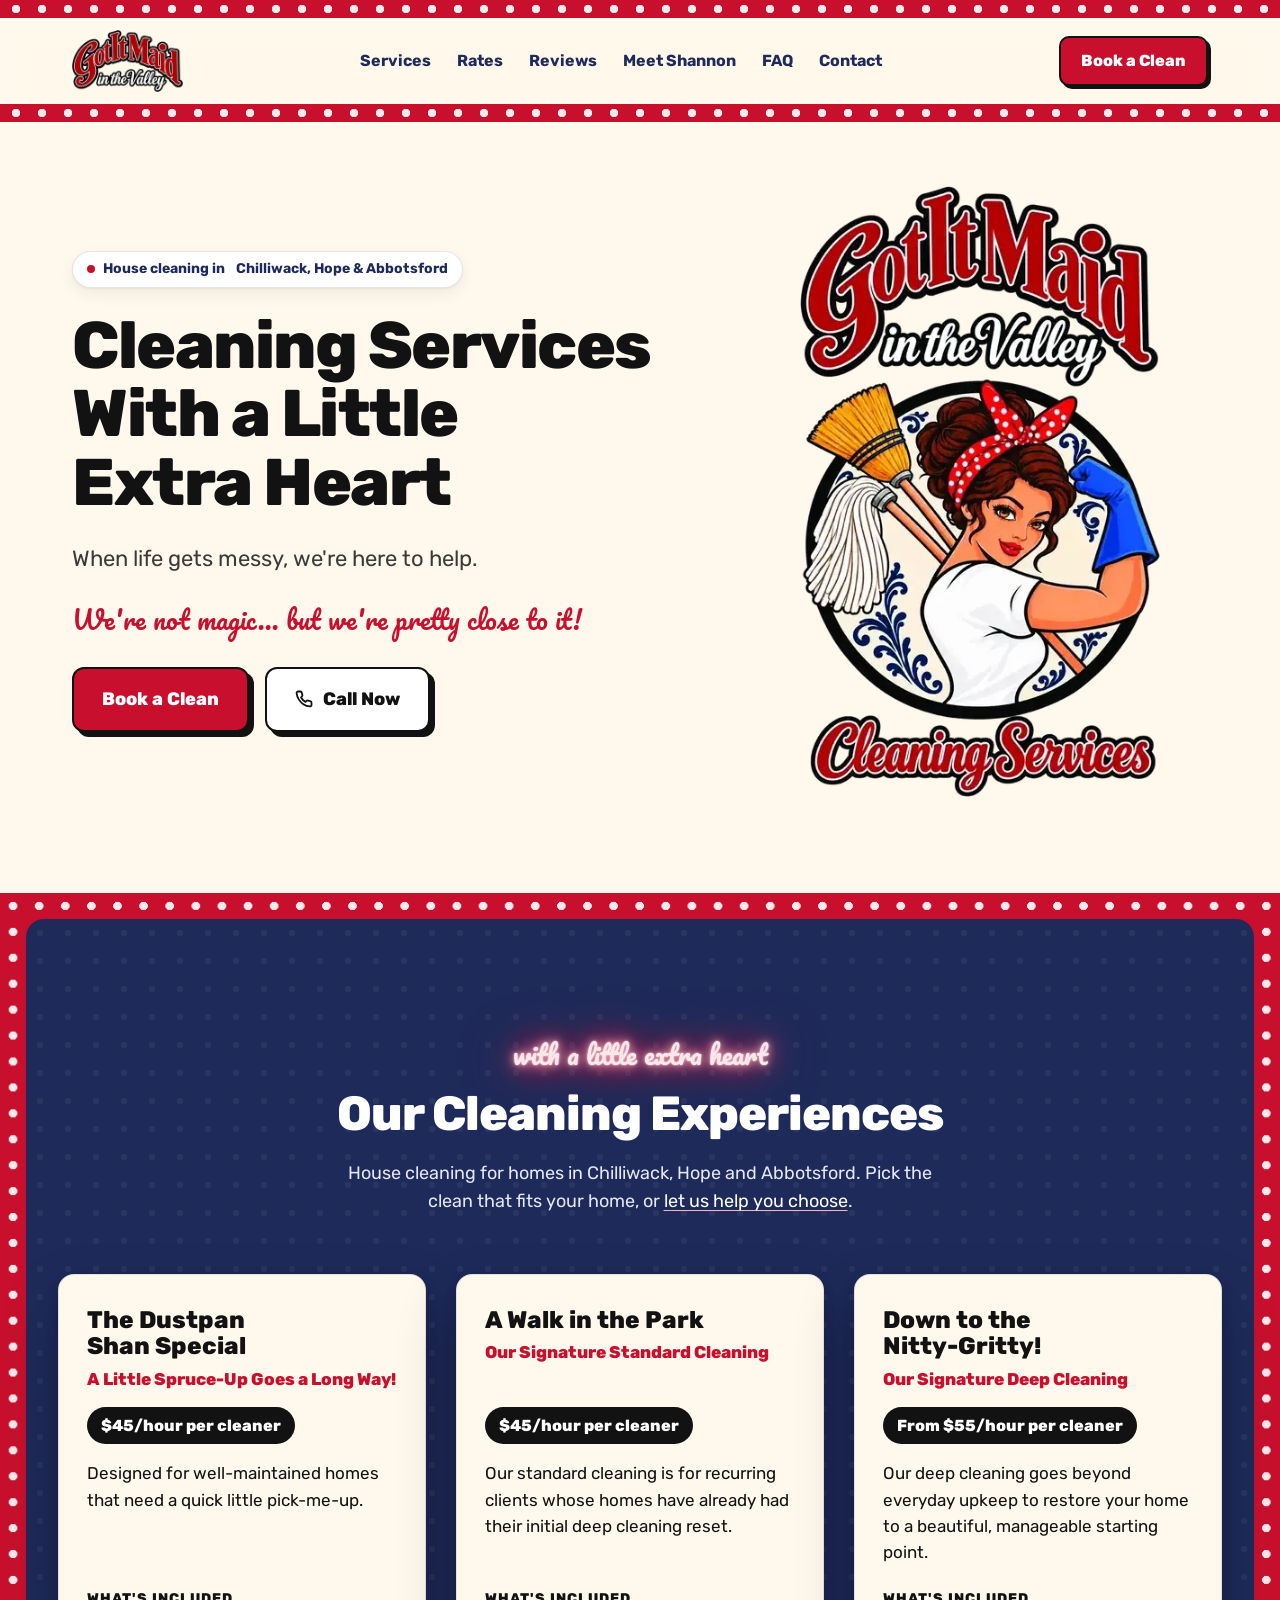
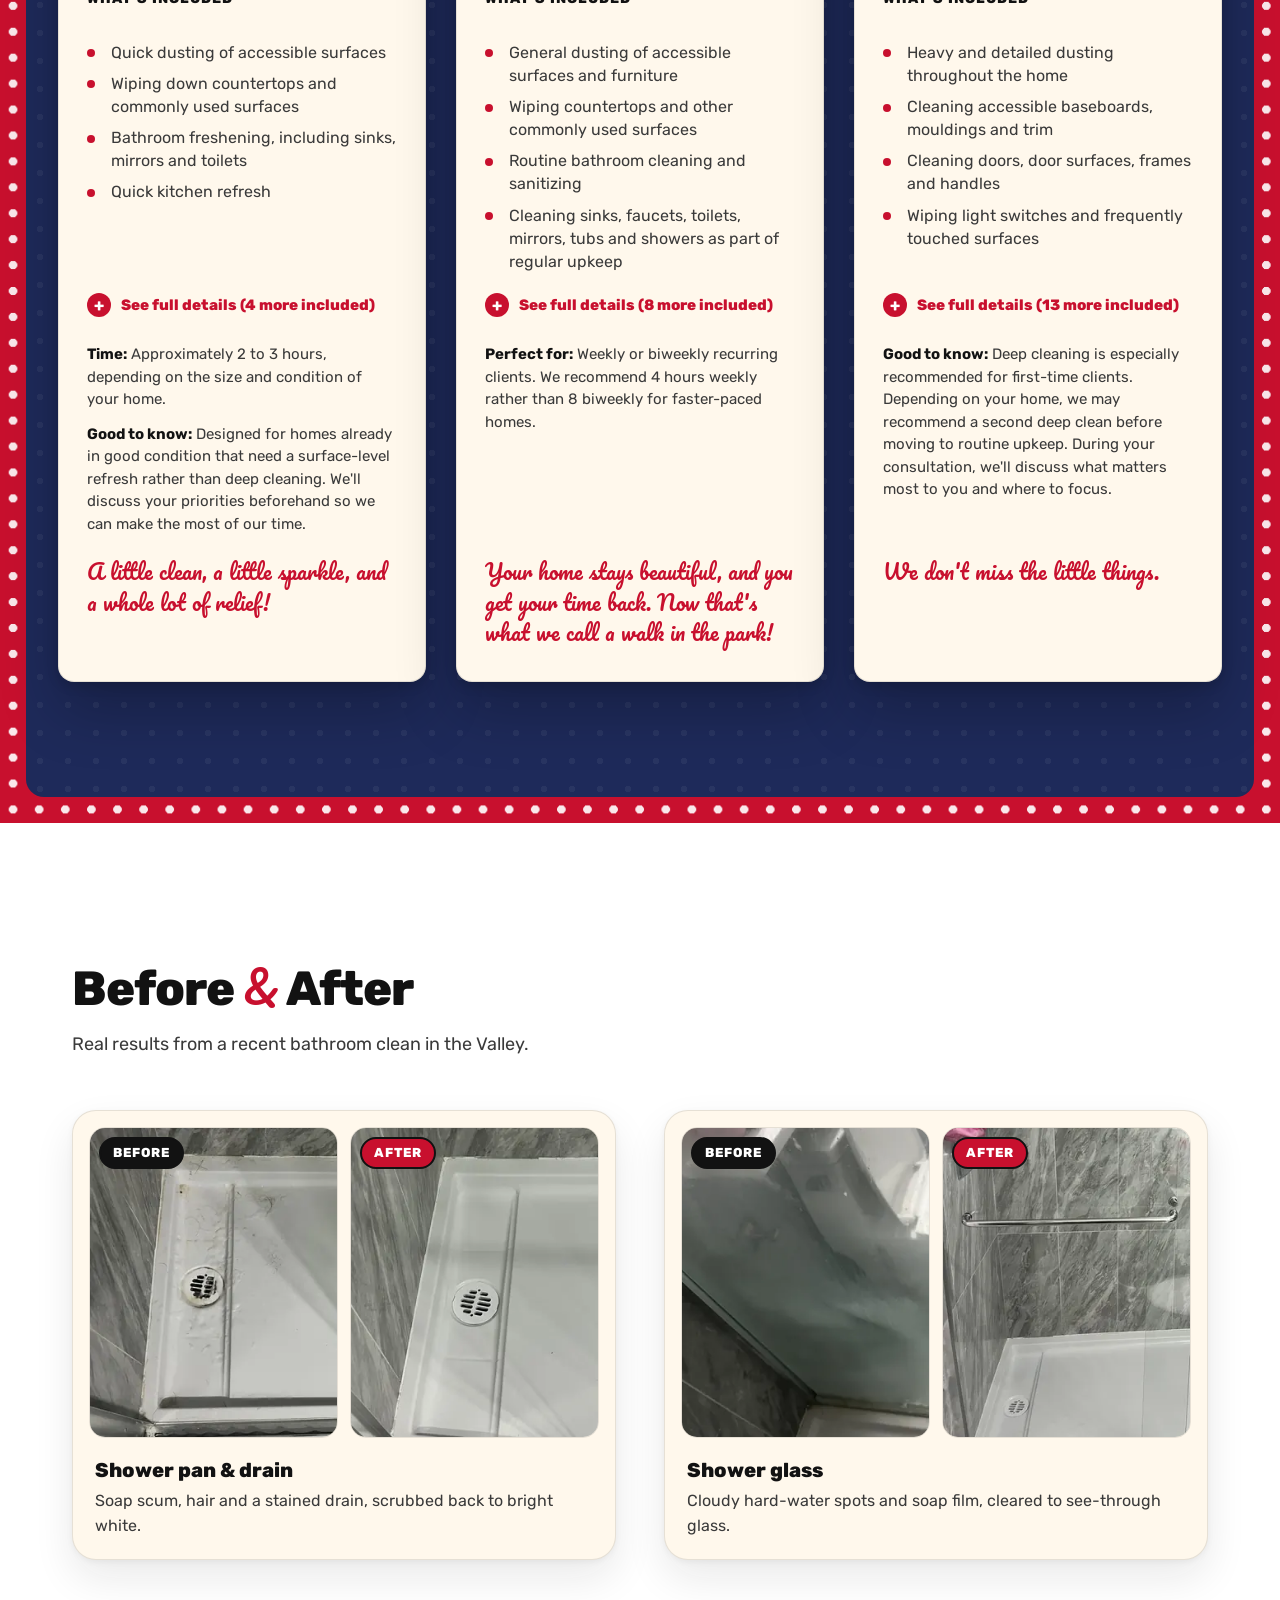
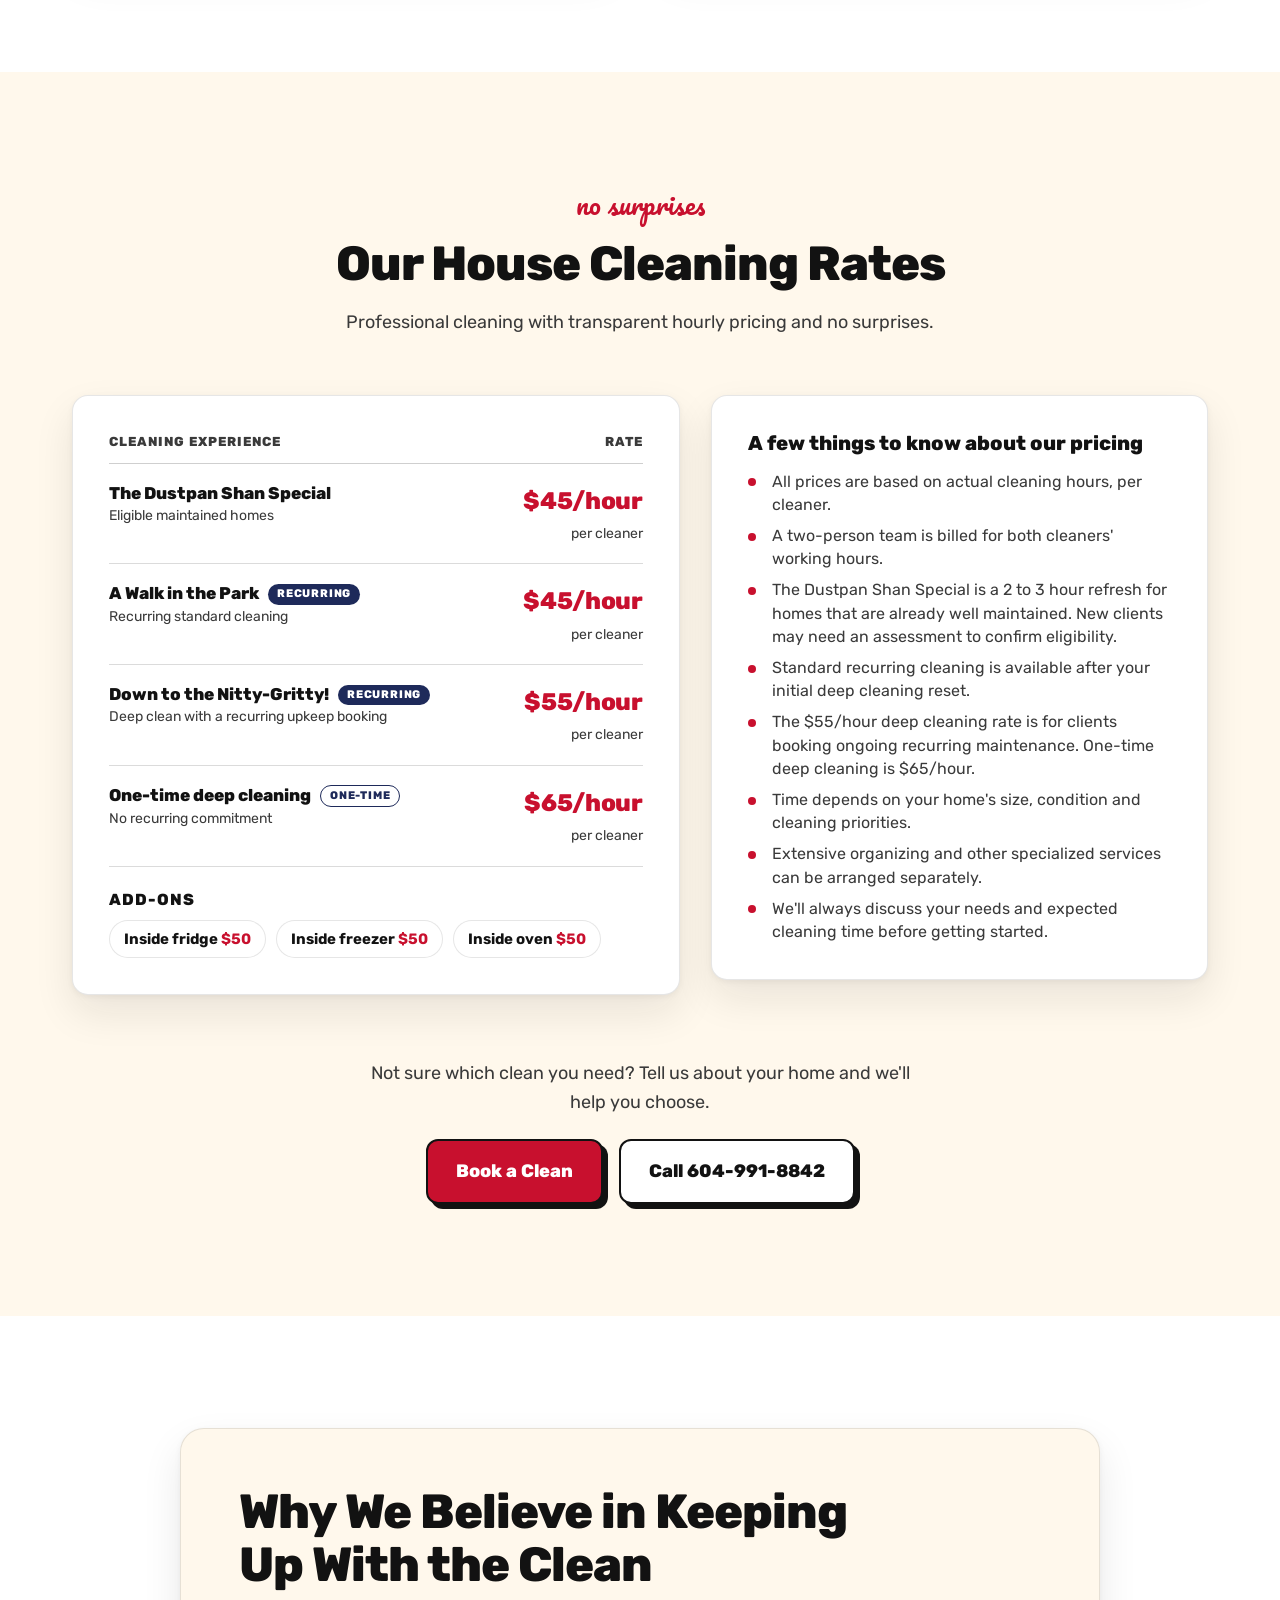
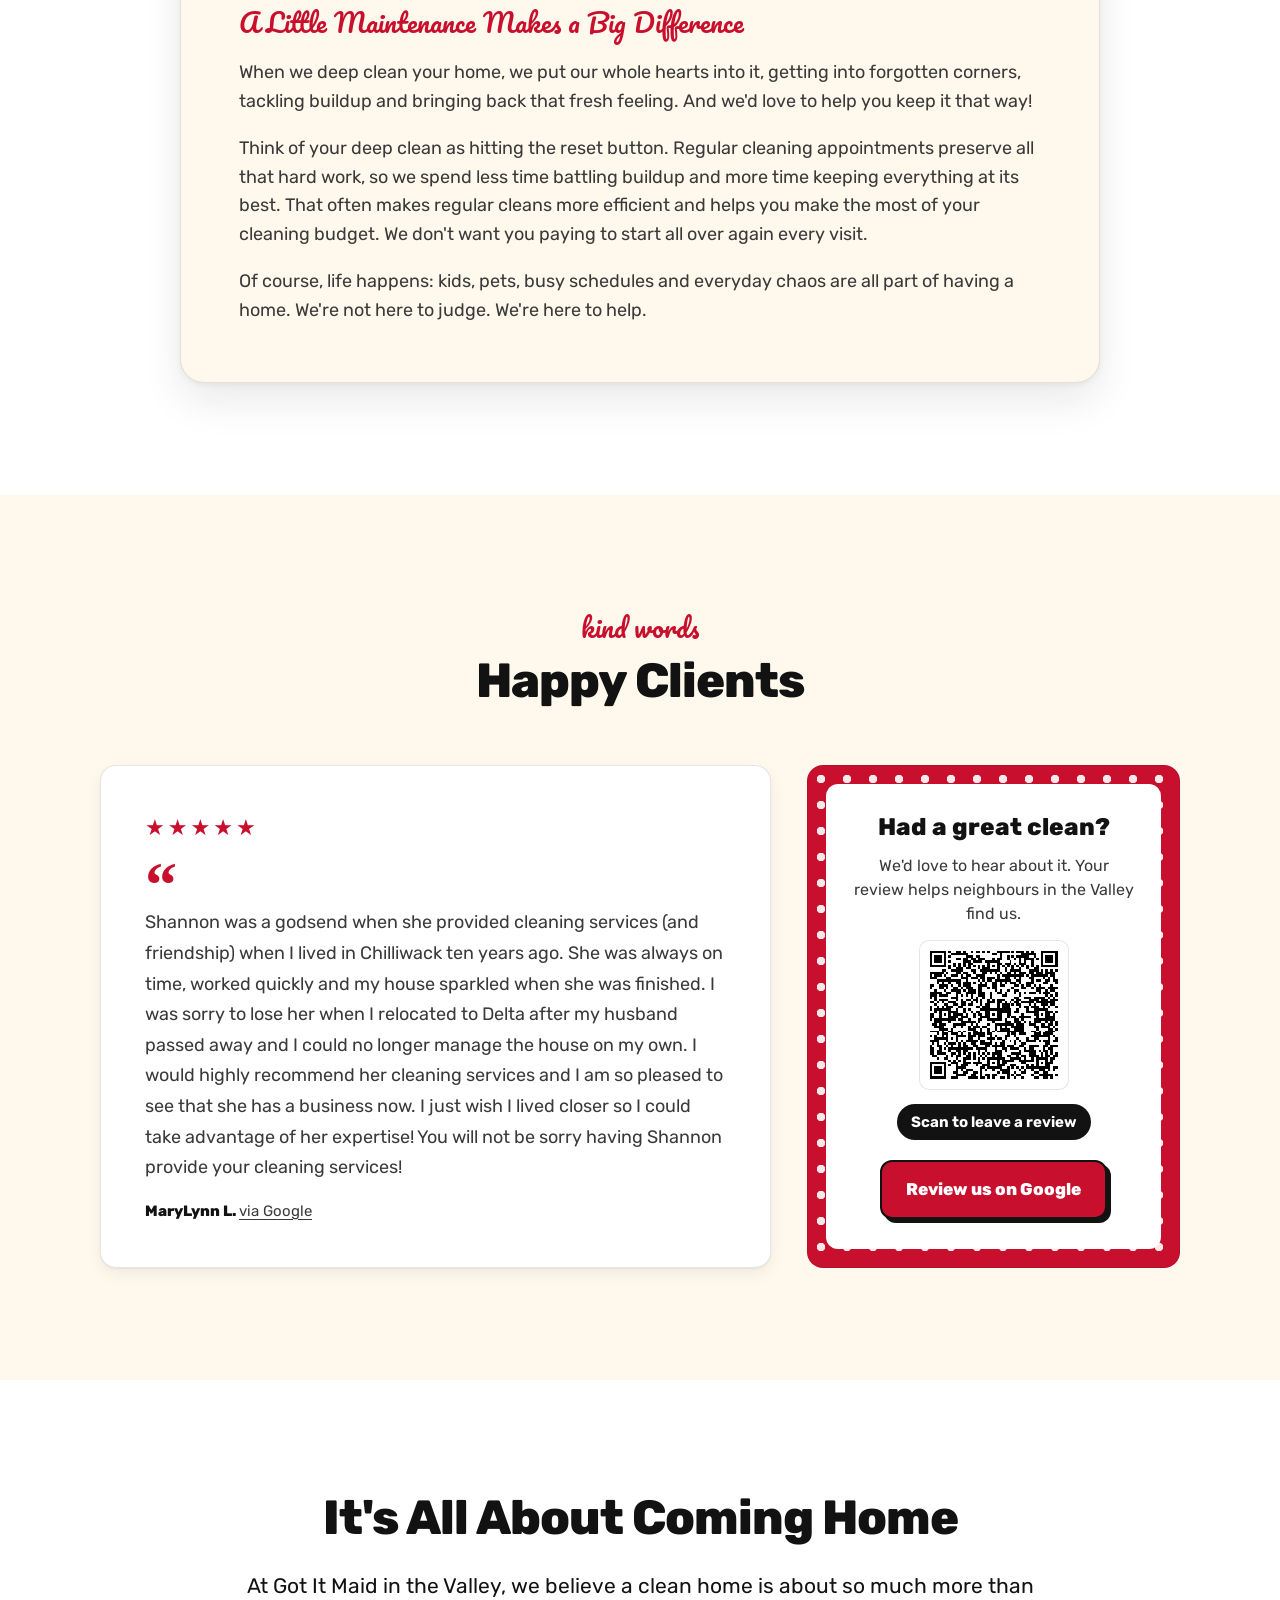
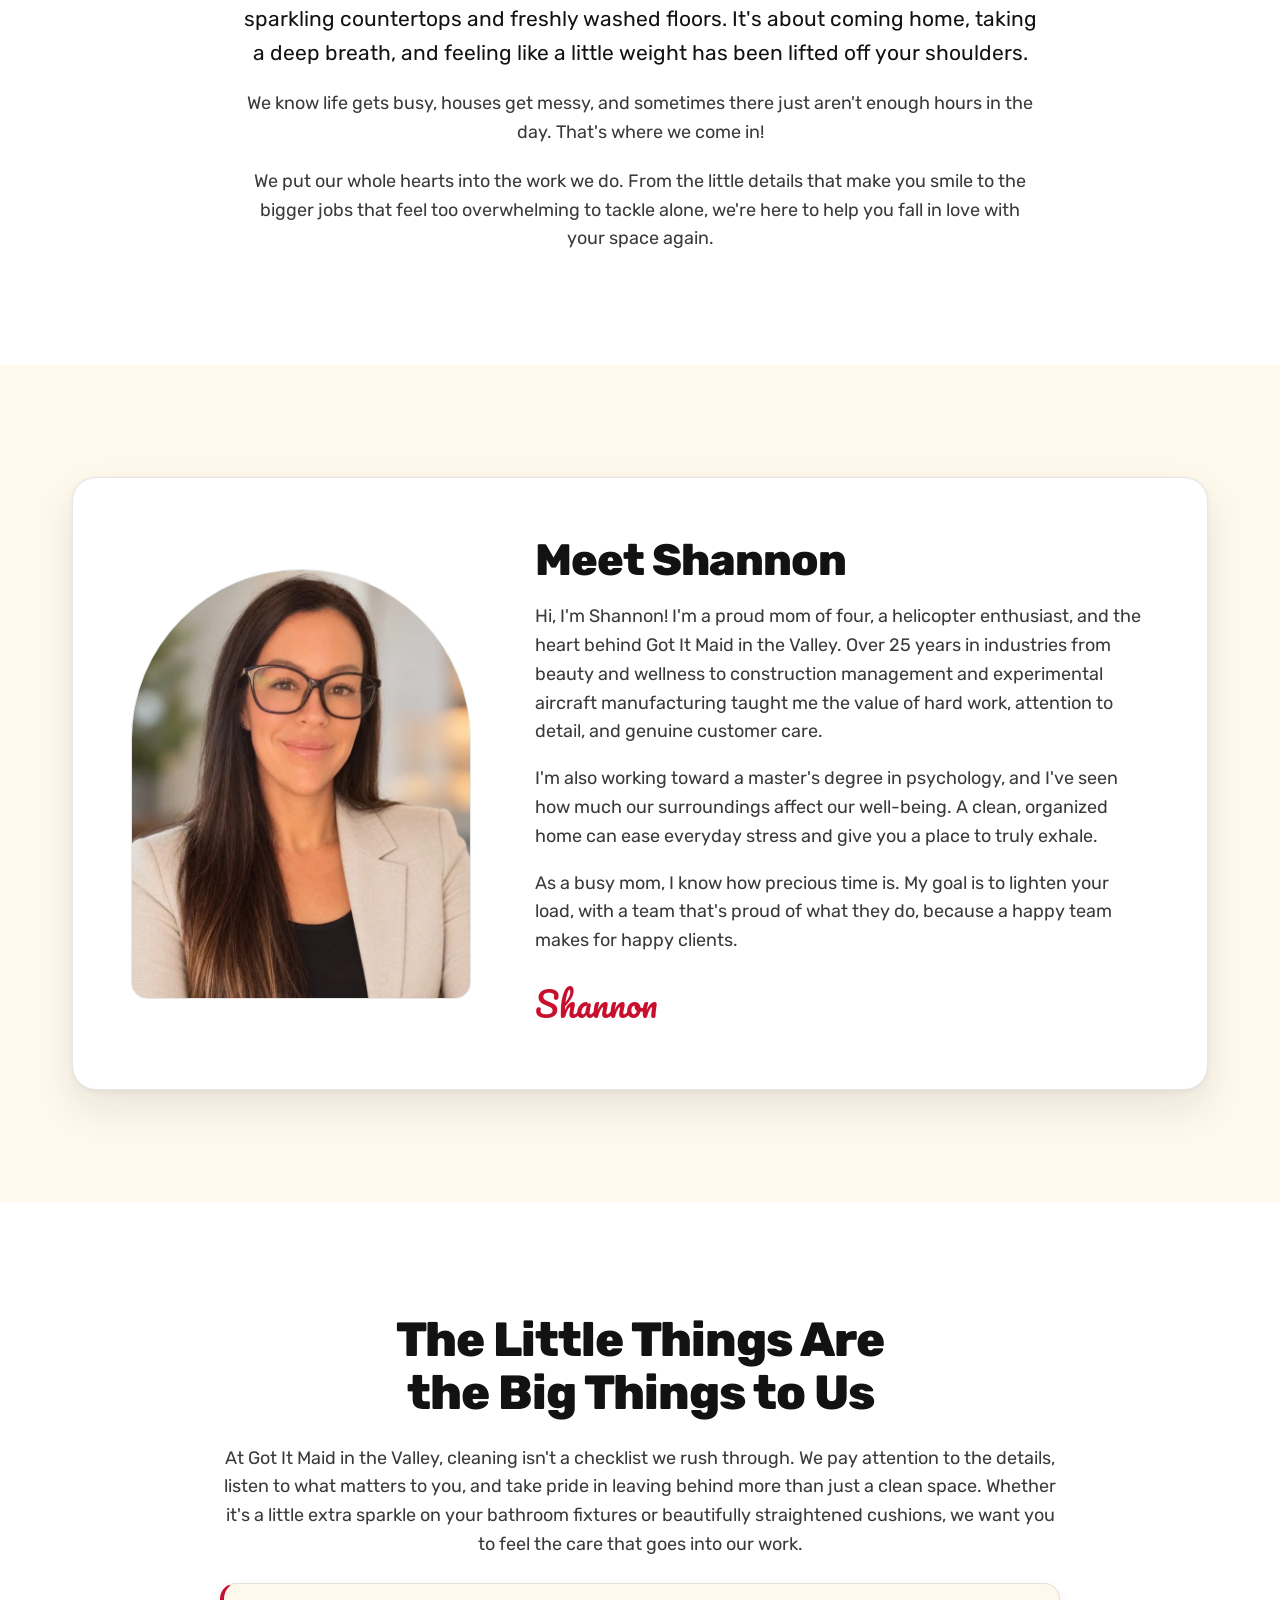
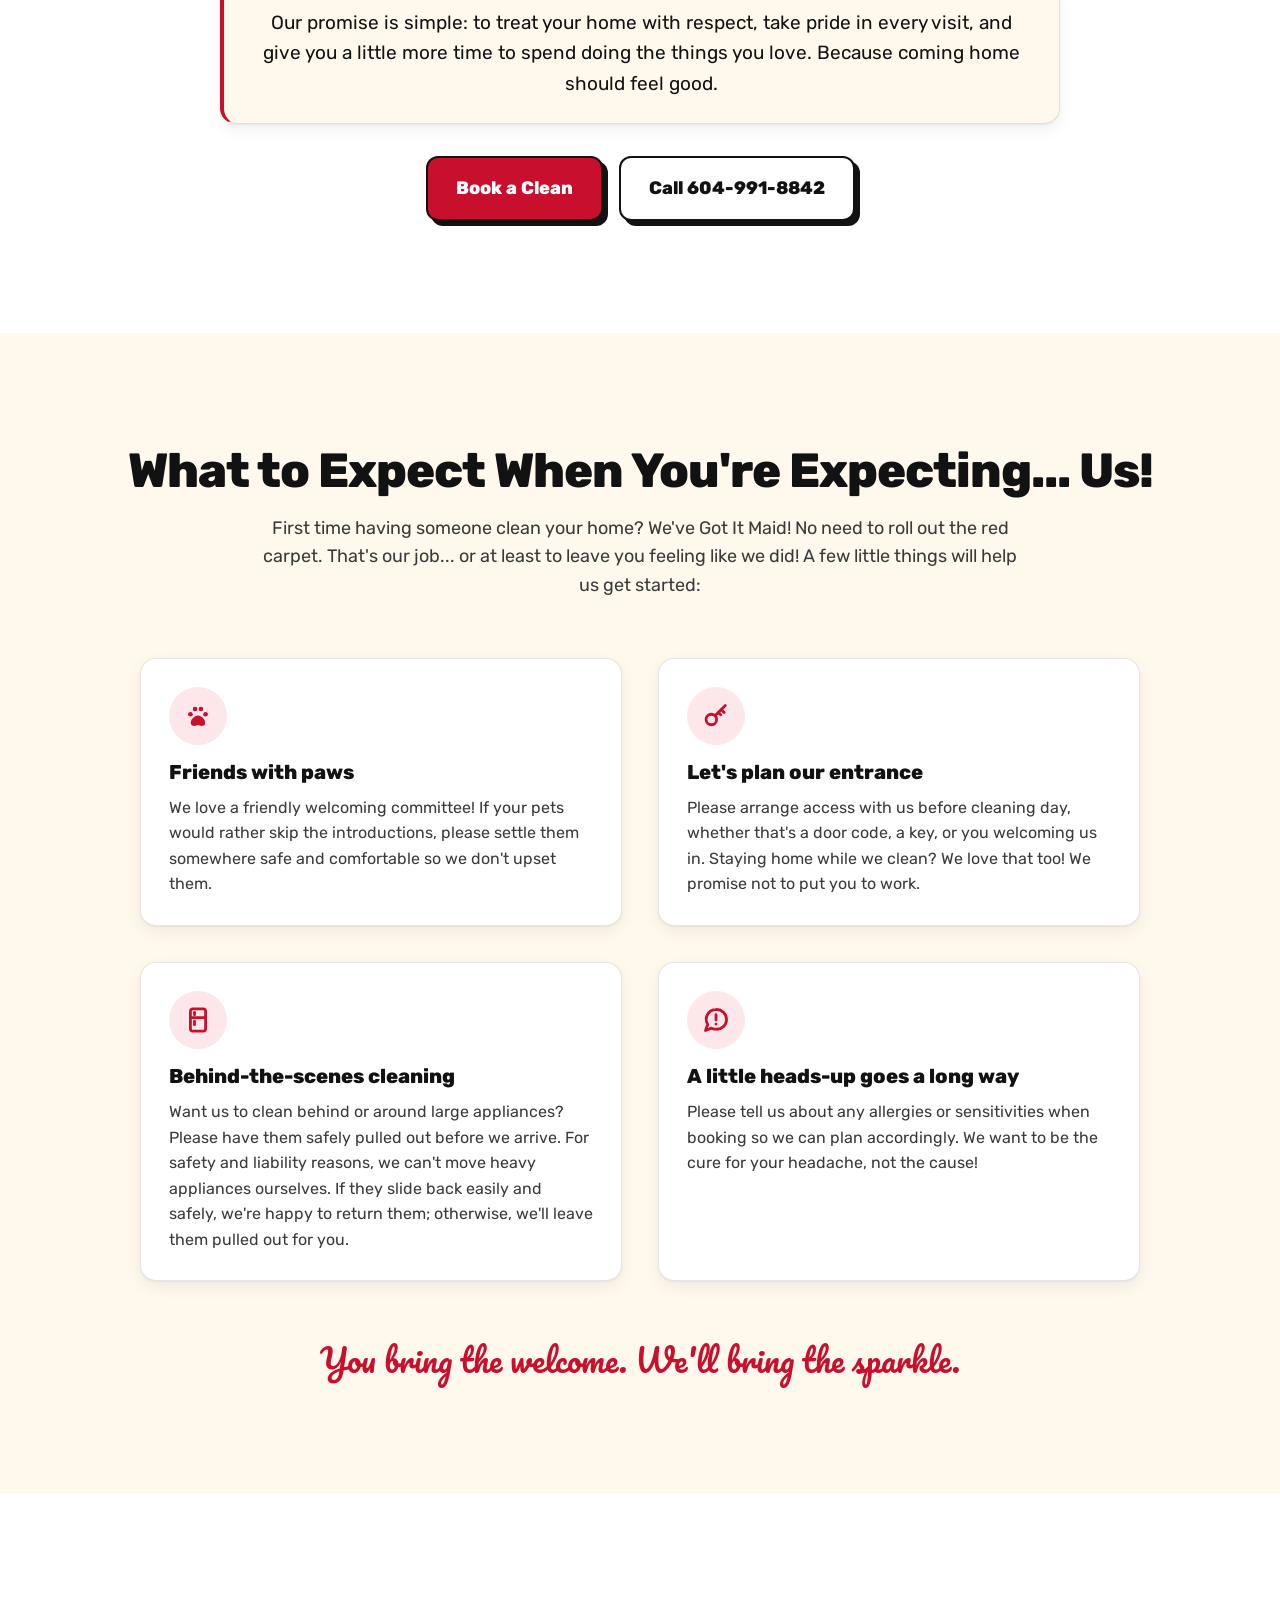
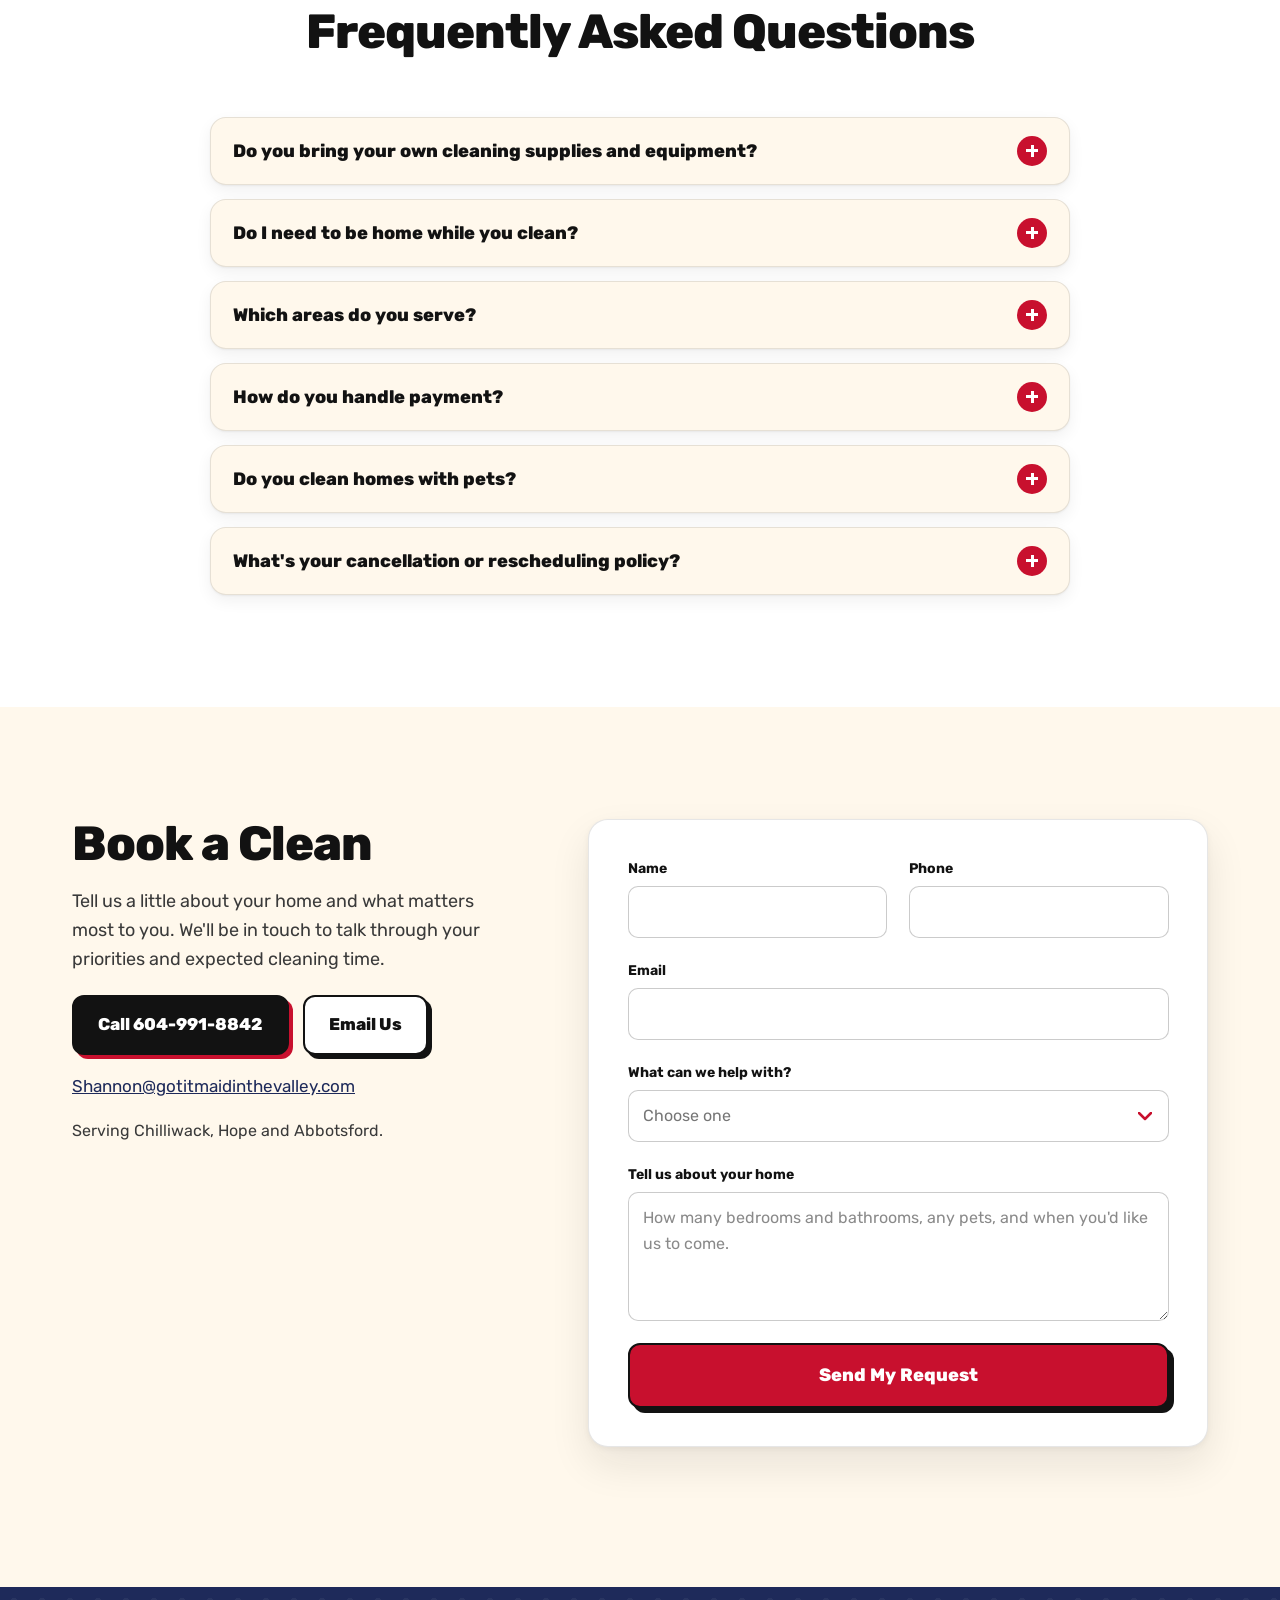
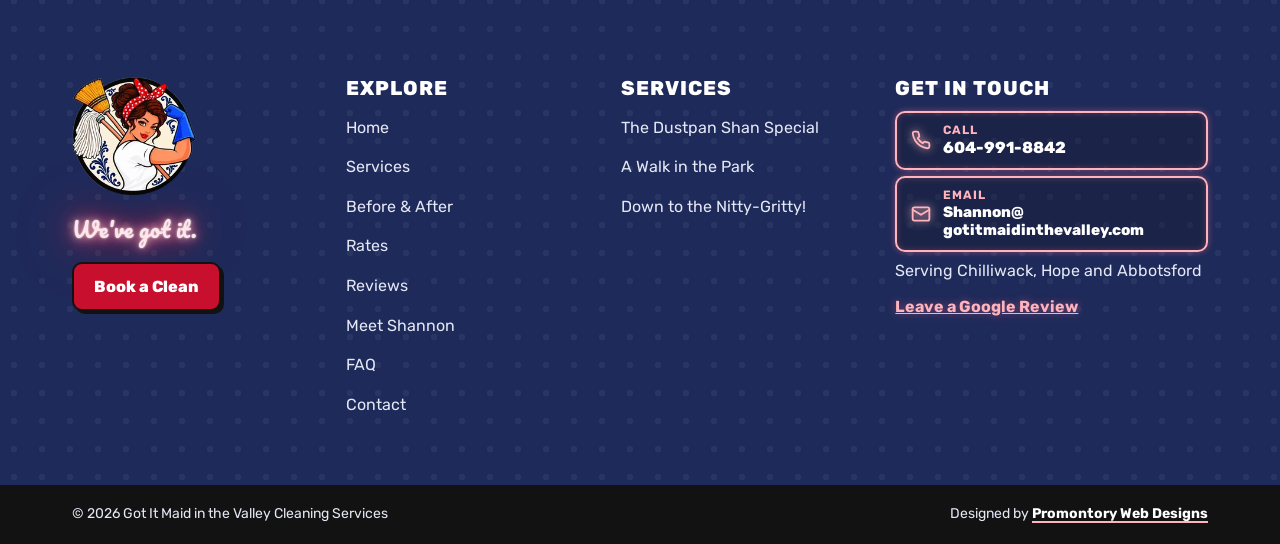
==== index.html @ 50a6c839 "Added more tighter space" ====
<!doctype html>
<html lang="en-CA">
<head>
  <meta charset="utf-8">
  <meta name="viewport" content="width=device-width, initial-scale=1">
  <title>Got It Maid in the Valley | House Cleaning in Chilliwack, Hope &amp; Abbotsford</title>
  <meta name="description" content="House cleaning in Chilliwack, Hope and Abbotsford with a little extra heart. Refresh, standard and deep cleaning with transparent hourly rates from $45/hour per cleaner.">
  <link rel="canonical" href="https://www.gotitmaidinthevalley.com/">

  <meta property="og:type" content="website">
  <meta property="og:title" content="Got It Maid in the Valley Cleaning Services">
  <meta property="og:description" content="Cleaning services with a little extra heart. House cleaning in Chilliwack, Hope and Abbotsford.">
  <meta property="og:image" content="https://www.gotitmaidinthevalley.com/assets/images/og-image.webp">
  <meta property="og:image:type" content="image/webp">
  <meta property="og:image:width" content="1200">
  <meta property="og:image:height" content="630">
  <meta property="og:url" content="https://www.gotitmaidinthevalley.com/">

  <link rel="icon" type="image/webp" sizes="32x32" href="assets/images/favicon-32.webp">
  <link rel="apple-touch-icon" href="assets/images/apple-touch-icon.webp" type="image/webp">
  <meta name="theme-color" content="#C8102E">

  <link rel="preload" href="assets/fonts/rubik-latin.woff2" as="font" type="font/woff2" crossorigin>
  <link rel="preload" href="assets/fonts/pacifico-latin.woff2" as="font" type="font/woff2" crossorigin>
  <link rel="stylesheet" href="css/styles.css">
  <script>document.documentElement.classList.add('js');</script>

  <script type="application/ld+json">
  {
    "@context": "https://schema.org",
    "@type": "HouseCleaningService",
    "name": "Got It Maid in the Valley Cleaning Services",
    "slogan": "Cleaning Services With a Little Extra Heart",
    "image": "https://www.gotitmaidinthevalley.com/assets/images/logo-stacked.webp",
    "url": "https://www.gotitmaidinthevalley.com/",
    "telephone": "+1-604-991-8842",
    "email": "Shannon@gotitmaidinthevalley.com",
    "address": {
      "@type": "PostalAddress",
      "addressLocality": "Chilliwack",
      "addressRegion": "BC",
      "addressCountry": "CA"
    },
    "areaServed": [
      { "@type": "City", "name": "Chilliwack" },
      { "@type": "City", "name": "Hope" },
      { "@type": "City", "name": "Abbotsford" }
    ],
    "priceRange": "$45-$65 per hour per cleaner",
    "paymentAccepted": "E-transfer, Cash, Cheque",
    "currenciesAccepted": "CAD",
    "hasOfferCatalog": {
      "@type": "OfferCatalog",
      "name": "Our Cleaning Experiences",
      "itemListElement": [
        { "@type": "Offer", "itemOffered": { "@type": "Service", "name": "The Dustpan Shan Special", "description": "A 2 to 3 hour refresh for well-maintained homes." }, "priceSpecification": { "@type": "UnitPriceSpecification", "price": 45, "priceCurrency": "CAD", "unitText": "per hour per cleaner" } },
        { "@type": "Offer", "itemOffered": { "@type": "Service", "name": "A Walk in the Park", "description": "Recurring standard cleaning after an initial deep cleaning reset." }, "priceSpecification": { "@type": "UnitPriceSpecification", "price": 45, "priceCurrency": "CAD", "unitText": "per hour per cleaner" } },
        { "@type": "Offer", "itemOffered": { "@type": "Service", "name": "Down to the Nitty-Gritty!", "description": "Deep cleaning with a recurring upkeep booking." }, "priceSpecification": { "@type": "UnitPriceSpecification", "price": 55, "priceCurrency": "CAD", "unitText": "per hour per cleaner" } },
        { "@type": "Offer", "itemOffered": { "@type": "Service", "name": "One-time deep cleaning", "description": "Deep cleaning with no recurring commitment." }, "priceSpecification": { "@type": "UnitPriceSpecification", "price": 65, "priceCurrency": "CAD", "unitText": "per hour per cleaner" } }
      ]
    }
  }
  </script>
  <script type="application/ld+json">
  {
    "@context": "https://schema.org",
    "@type": "FAQPage",
    "mainEntity": [
      { "@type": "Question", "name": "Do you bring your own cleaning supplies and equipment?", "acceptedAnswer": { "@type": "Answer", "text": "Yes, we bring everything we need." } },
      { "@type": "Question", "name": "Do I need to be home while you clean?", "acceptedAnswer": { "@type": "Answer", "text": "No. We'll never enter your home unless we've arranged it with you beforehand. Life happens, so if you're not there we'll wait 15 minutes and try to reach you before we leave." } },
      { "@type": "Question", "name": "Which areas do you serve?", "acceptedAnswer": { "@type": "Answer", "text": "Chilliwack, Hope and Abbotsford." } },
      { "@type": "Question", "name": "How do you handle payment?", "acceptedAnswer": { "@type": "Answer", "text": "We accept e-transfer, cash or cheque." } },
      { "@type": "Question", "name": "Do you clean homes with pets?", "acceptedAnswer": { "@type": "Answer", "text": "Yes! We just ask that pets who spook easily are put away while we work. We definitely don't want to be attacked while vacuuming." } },
      { "@type": "Question", "name": "What's your cancellation or rescheduling policy?", "acceptedAnswer": { "@type": "Answer", "text": "If you're on a weekly, biweekly or monthly schedule and you're going away or won't need us, we're very understanding, but we do need at least 72 hours' notice." } }
    ]
  }
  </script>
</head>
<body>
  <a class="skip-link" href="#main">Skip to content</a>

  <div class="dot-strip dots-red" aria-hidden="true"></div>

  <header class="site-header">
    <div class="wrap header-inner">
      <a href="#top" class="brand" aria-label="Got It Maid in the Valley, home">
        <img src="assets/images/logo-wordmark.webp" srcset="assets/images/logo-wordmark-240.webp 240w, assets/images/logo-wordmark.webp 480w" sizes="(max-width: 760px) 86px, 111px" alt="Got It Maid in the Valley" width="480" height="269">
      </a>

      <nav class="main-nav" id="main-nav" aria-label="Main">
        <a href="#services">Services</a>
        <a href="#rates">Rates</a>
        <a href="#reviews">Reviews</a>
        <a href="#about">Meet Shannon</a>
        <a href="#faq">FAQ</a>
        <a href="#contact">Contact</a>
      </nav>

      <div class="header-actions">
        <a href="#contact" class="btn btn-red btn-sm">Book a Clean</a>
        <button class="menu-toggle" type="button" aria-expanded="false" aria-controls="main-nav" aria-label="Open menu">
          <svg aria-hidden="true" width="24" height="24" viewBox="0 0 24 24" fill="none" stroke="currentColor" stroke-width="2.5" stroke-linecap="round"><path d="M4 7h16"/><path d="M4 12h16"/><path d="M4 17h16"/></svg>
        </button>
      </div>
    </div>
  </header>

  <main id="main">
    <!-- Hero -->
    <section id="top" class="hero">
      <div class="wrap hero-inner">
        <div class="hero-copy">
          <p class="eyebrow"><span class="eyebrow-lead">House cleaning in&nbsp;</span>Chilliwack, Hope &amp; Abbotsford</p>
          <h1>Cleaning Services With a Little Extra Heart</h1>
          <p class="lead">When life gets messy, we're here to help.</p>
          <!-- Fun line: may be swapped later -->
          <p class="script hero-fun">We're not magic... but we're pretty close to it!</p>
          <div class="btn-row">
            <a href="#contact" class="btn btn-red btn-lg">Book a Clean</a>
            <a href="tel:+16049918842" class="btn btn-white btn-lg">
              <svg aria-hidden="true" width="18" height="18" viewBox="0 0 24 24" fill="none" stroke="currentColor" stroke-width="2.4" stroke-linecap="round" stroke-linejoin="round"><path d="M22 16.92v3a2 2 0 0 1-2.18 2 19.79 19.79 0 0 1-8.63-3.07 19.5 19.5 0 0 1-6-6 19.79 19.79 0 0 1-3.07-8.67A2 2 0 0 1 4.11 2h3a2 2 0 0 1 2 1.72c.13.96.36 1.9.7 2.81a2 2 0 0 1-.45 2.11L8.09 9.91a16 16 0 0 0 6 6l1.27-1.27a2 2 0 0 1 2.11-.45c.91.34 1.85.57 2.81.7A2 2 0 0 1 22 16.92z"/></svg>
              Call Now
            </a>
          </div>
        </div>
        <div class="hero-logo">
          <img src="assets/images/logo-stacked.webp" srcset="assets/images/logo-stacked-400.webp 400w, assets/images/logo-stacked-560.webp 560w, assets/images/logo-stacked.webp 720w" sizes="(max-width: 760px) 280px, 360px" alt="Got It Maid in the Valley Cleaning Services logo" width="720" height="1223">
        </div>
      </div>
    </section>

    <!-- Services: red polka dot frame around a navy panel -->
    <section id="services" class="services dots-red" aria-labelledby="services-heading">
      <div class="services-panel dots-navy">
        <div class="wrap">
          <div class="section-head center">
            <p class="script kicker-pink">with a little extra heart</p>
            <h2 id="services-heading">Our Cleaning Experiences</h2>
            <p class="services-intro">House cleaning for homes in Chilliwack, Hope and Abbotsford. Pick the clean that fits your home, or <a href="#contact">let us help you choose</a>.</p>
          </div>

          <div class="card-grid">
            <!-- The Dustpan Shan Special -->
            <article class="service-card reveal">
              <div class="service-top">
                <h3>The Dustpan Shan Special</h3>
                <p class="service-sub">A Little Spruce-Up Goes a Long Way!</p>
              </div>
              <p class="price">$45/hour per cleaner</p>
              <p class="service-summary">Designed for well-maintained homes that need a quick little pick-me-up.</p>
              <div class="service-list">
                <h4 class="included-title">What's included</h4>
                <ul class="included">
                  <li>Quick dusting of accessible surfaces</li>
                  <li>Wiping down countertops and commonly used surfaces</li>
                  <li>Bathroom freshening, including sinks, mirrors and toilets</li>
                  <li>Quick kitchen refresh</li>
                </ul>
              </div>
              <details class="more">
                <summary><span class="more-closed">See full details (4 more included)</span><span class="more-open">Show less</span></summary>
                <ul class="included">
                  <li>Tidying and straightening common living spaces</li>
                  <li>Vacuuming and mopping designated areas</li>
                  <li>Spruce up a welcoming spare room or two</li>
                  <li>Those little finishing touches that make your home feel welcoming</li>
                </ul>
                <p class="more-story">For when your home just needs a little love before the company arrives. Having friends over? Hosting a birthday dinner? Or maybe you just want to come home to a beautifully refreshed space without committing to a full cleaning.</p>
              </details>
              <div class="service-notes">
                <p class="service-meta"><strong>Time:</strong> Approximately 2 to 3 hours, depending on the size and condition of your home.</p>
                <p class="service-meta"><strong>Good to know:</strong> Designed for homes already in good condition that need a surface-level refresh rather than deep cleaning. We'll discuss your priorities beforehand so we can make the most of our time.</p>
              </div>
              <p class="service-closing">A little clean, a little sparkle, and a whole lot of relief!</p>
            </article>

            <!-- A Walk in the Park -->
            <article class="service-card reveal">
              <div class="service-top">
                <h3>A Walk in the Park</h3>
                <p class="service-sub">Our Signature Standard Cleaning</p>
              </div>
              <p class="price">$45/hour per cleaner</p>
              <p class="service-summary">Our standard cleaning is for recurring clients whose homes have already had their initial deep cleaning reset.</p>
              <div class="service-list">
                <h4 class="included-title">What's included</h4>
                <ul class="included">
                  <li>General dusting of accessible surfaces and furniture</li>
                  <li>Wiping countertops and other commonly used surfaces</li>
                  <li>Routine bathroom cleaning and sanitizing</li>
                  <li>Cleaning sinks, faucets, toilets, mirrors, tubs and showers as part of regular upkeep</li>
                </ul>
              </div>
              <details class="more">
                <summary><span class="more-closed">See full details (8 more included)</span><span class="more-open">Show less</span></summary>
                <ul class="included">
                  <li>Wiping kitchen countertops and cabinet fronts as needed</li>
                  <li>Cleaning the exterior of kitchen appliances</li>
                  <li>Cleaning the interior and exterior of the microwave</li>
                  <li>Wiping down small countertop appliances</li>
                  <li>Light tidying and straightening of rooms</li>
                  <li>Vacuuming floors and accessible areas</li>
                  <li>Mopping appropriate hard-surface flooring</li>
                  <li>A final inspection and our signature finishing touches</li>
                </ul>
                <p class="more-story">Because keeping your home beautiful shouldn't feel like an uphill battle. It's the perfect way to keep your space fresh, comfortable and beautifully maintained without spending your precious free time doing all the work yourself.</p>
              </details>
              <div class="service-notes">
                <p class="service-meta"><strong>Perfect for:</strong> Weekly or biweekly recurring clients. We recommend 4 hours weekly rather than 8 biweekly for faster-paced homes.</p>
              </div>
              <p class="service-closing">Your home stays beautiful, and you get your time back. Now that's what we call a walk in the park!</p>
            </article>

            <!-- Down to the Nitty-Gritty! -->
            <article class="service-card reveal">
              <div class="service-top">
                <h3>Down to the Nitty-Gritty!</h3>
                <p class="service-sub">Our Signature Deep Cleaning</p>
              </div>
              <p class="price">From $55/hour per cleaner</p>
              <p class="service-summary">Our deep cleaning goes beyond everyday upkeep to restore your home to a beautiful, manageable starting point.</p>
              <div class="service-list">
                <h4 class="included-title">What's included</h4>
                <ul class="included">
                  <li>Heavy and detailed dusting throughout the home</li>
                  <li>Cleaning accessible baseboards, mouldings and trim</li>
                  <li>Cleaning doors, door surfaces, frames and handles</li>
                  <li>Wiping light switches and frequently touched surfaces</li>
                </ul>
              </div>
              <details class="more">
                <summary><span class="more-closed">See full details (13 more included)</span><span class="more-open">Show less</span></summary>
                <ul class="included">
                  <li>Spot-cleaning walls and marks where safe for the finish</li>
                  <li>Interior window cleaning</li>
                  <li>Cleaning accessible window sills and tracks</li>
                  <li>Detailed cleaning of countertops and other surfaces</li>
                  <li>Thorough bathroom cleaning, including stubborn buildup and hard-to-reach details</li>
                  <li>Detailed kitchen cleaning, including cabinet exteriors, backsplash, sinks and faucets</li>
                  <li>Cleaning appliance exteriors and the inside and outside of the microwave</li>
                  <li>Detailed cleaning around accessible fixtures and edges</li>
                  <li>Vacuuming and mopping floors</li>
                  <li>Extra attention to commonly overlooked areas</li>
                  <li>Disinfecting appropriate high-touch surfaces</li>
                  <li>Organizing selected focus areas based on your priorities, time permitting</li>
                  <li>Our signature finishing touches</li>
                </ul>
                <p class="more-story">Sometimes life happens, and the little things start adding up. Dust collects, corners get forgotten, and suddenly the house feels like one more thing on an already overwhelming to-do list. Don't worry. We've got you!</p>
              </details>
              <div class="service-notes">
                <p class="service-meta"><strong>Good to know:</strong> Deep cleaning is especially recommended for first-time clients. Depending on your home, we may recommend a second deep clean before moving to routine upkeep. During your consultation, we'll discuss what matters most to you and where to focus.</p>
              </div>
              <p class="service-closing">We don't miss the little things.</p>
            </article>
          </div>
        </div>
      </div>
    </section>

    <!-- Before & After -->
    <section id="before-after" class="section bg-white" aria-labelledby="ba-heading">
      <div class="wrap">
        <h2 id="ba-heading" class="section-title">Before <span class="script amp">&amp;</span> After</h2>
        <p class="ba-intro">Real results from a recent bathroom clean in the Valley.</p>
        <div class="ba-grid">
          <figure class="ba-pair reveal">
            <div class="ba-photos">
              <div class="ba-shot">
                <img src="assets/images/ba-shower-pan-before.webp" srcset="assets/images/ba-shower-pan-before-300.webp 300w, assets/images/ba-shower-pan-before-400.webp 400w, assets/images/ba-shower-pan-before-500.webp 500w, assets/images/ba-shower-pan-before.webp 800w" sizes="(max-width: 760px) calc(50vw - 43px), (max-width: 900px) calc(50vw - 57px), 270px" alt="Before: shower pan corner with soap scum, hair and a stained drain" width="800" height="1000" loading="lazy" decoding="async">
                <span class="ba-tag">Before</span>
              </div>
              <div class="ba-shot">
                <img src="assets/images/ba-shower-pan-after.webp" srcset="assets/images/ba-shower-pan-after-300.webp 300w, assets/images/ba-shower-pan-after-400.webp 400w, assets/images/ba-shower-pan-after-500.webp 500w, assets/images/ba-shower-pan-after.webp 800w" sizes="(max-width: 760px) calc(50vw - 43px), (max-width: 900px) calc(50vw - 57px), 270px" alt="After: the same shower pan corner, clean and white with a spotless drain" width="800" height="1000" loading="lazy" decoding="async">
                <span class="ba-tag ba-tag-after">After</span>
              </div>
            </div>
            <figcaption><strong>Shower pan &amp; drain</strong> Soap scum, hair and a stained drain, scrubbed back to bright white.</figcaption>
          </figure>
          <figure class="ba-pair reveal">
            <div class="ba-photos">
              <div class="ba-shot">
                <img src="assets/images/ba-shower-glass-before.webp" srcset="assets/images/ba-shower-glass-before-300.webp 300w, assets/images/ba-shower-glass-before-400.webp 400w, assets/images/ba-shower-glass-before-500.webp 500w, assets/images/ba-shower-glass-before.webp 800w" sizes="(max-width: 760px) calc(50vw - 43px), (max-width: 900px) calc(50vw - 57px), 270px" alt="Before: shower glass clouded with hard-water spots and soap film" width="800" height="1000" loading="lazy" decoding="async">
                <span class="ba-tag">Before</span>
              </div>
              <div class="ba-shot">
                <img src="assets/images/ba-shower-glass-after.webp" srcset="assets/images/ba-shower-glass-after-300.webp 300w, assets/images/ba-shower-glass-after-400.webp 400w, assets/images/ba-shower-glass-after-500.webp 500w, assets/images/ba-shower-glass-after.webp 800w" sizes="(max-width: 760px) calc(50vw - 43px), (max-width: 900px) calc(50vw - 57px), 270px" alt="After: the same shower glass, clear and streak-free with the tile wall visible through it" width="800" height="1000" loading="lazy" decoding="async">
                <span class="ba-tag ba-tag-after">After</span>
              </div>
            </div>
            <figcaption><strong>Shower glass</strong> Cloudy hard-water spots and soap film, cleared to see-through glass.</figcaption>
          </figure>
        </div>
      </div>
    </section>

    <!-- Rates -->
    <section id="rates" class="section rates" aria-labelledby="rates-heading">
      <div class="wrap">
        <div class="section-head center">
          <p class="script kicker-red">no surprises</p>
          <h2 id="rates-heading">Our House Cleaning Rates</h2>
          <p class="rates-intro">Professional cleaning with transparent hourly pricing and no surprises.</p>
        </div>

        <div class="rates-grid">
          <div class="rates-card reveal">
            <table class="rates-table">
              <caption class="visually-hidden">Hourly rates per cleaner for each cleaning experience</caption>
              <thead>
                <tr><th scope="col">Cleaning experience</th><th scope="col">Rate</th></tr>
              </thead>
              <tbody>
                <tr>
                  <th scope="row">The Dustpan Shan Special <small>Eligible maintained homes</small></th>
                  <td><strong>$45/hour</strong> <small>per cleaner</small></td>
                </tr>
                <tr>
                  <th scope="row">A Walk in the Park <span class="rate-tag">Recurring</span> <small>Recurring standard cleaning</small></th>
                  <td><strong>$45/hour</strong> <small>per cleaner</small></td>
                </tr>
                <tr>
                  <th scope="row">Down to the Nitty-Gritty! <span class="rate-tag">Recurring</span> <small>Deep clean with a recurring upkeep booking</small></th>
                  <td><strong>$55/hour</strong> <small>per cleaner</small></td>
                </tr>
                <tr>
                  <th scope="row">One-time deep cleaning <span class="rate-tag rate-tag-once">One-time</span> <small>No recurring commitment</small></th>
                  <td><strong>$65/hour</strong> <small>per cleaner</small></td>
                </tr>
              </tbody>
            </table>

            <h3 class="addons-title">Add-ons</h3>
            <ul class="addons">
              <li>Inside fridge <strong>$50</strong></li>
              <li>Inside freezer <strong>$50</strong></li>
              <li>Inside oven <strong>$50</strong></li>
            </ul>
          </div>

          <div class="rates-card rates-notes reveal">
            <h3>A few things to know about our pricing</h3>
            <ul class="included">
              <li>All prices are based on actual cleaning hours, per cleaner.</li>
              <li>A two-person team is billed for both cleaners' working hours.</li>
              <li>The Dustpan Shan Special is a 2 to 3 hour refresh for homes that are already well maintained. New clients may need an assessment to confirm eligibility.</li>
              <li>Standard recurring cleaning is available after your initial deep cleaning reset.</li>
              <li>The $55/hour deep cleaning rate is for clients booking ongoing recurring maintenance. One-time deep cleaning is $65/hour.</li>
              <li>Time depends on your home's size, condition and cleaning priorities.</li>
              <li>Extensive organizing and other specialized services can be arranged separately.</li>
              <li>We'll always discuss your needs and expected cleaning time before getting started.</li>
            </ul>
          </div>
        </div>

        <div class="section-cta">
          <p>Not sure which clean you need? Tell us about your home and we'll help you choose.</p>
          <div class="btn-row">
            <a href="#contact" class="btn btn-red btn-lg">Book a Clean</a>
            <a href="tel:+16049918842" class="btn btn-white btn-lg">Call 604-991-8842</a>
          </div>
        </div>
      </div>
    </section>

    <!-- Keeping up with the clean -->
    <section id="keeping-up" class="section bg-white">
      <div class="wrap">
        <div class="story-card reveal">
          <h2 class="section-title">Why We Believe in Keeping Up With the Clean</h2>
          <p class="story-sub">A Little Maintenance Makes a Big Difference</p>
          <p>When we deep clean your home, we put our whole hearts into it, getting into forgotten corners, tackling buildup and bringing back that fresh feeling. And we'd love to help you keep it that way!</p>
          <p>Think of your deep clean as hitting the reset button. Regular cleaning appointments preserve all that hard work, so we spend less time battling buildup and more time keeping everything at its best. That often makes regular cleans more efficient and helps you make the most of your cleaning budget. We don't want you paying to start all over again every visit.</p>
          <p>Of course, life happens: kids, pets, busy schedules and everyday chaos are all part of having a home. We're not here to judge. We're here to help.</p>
        </div>
      </div>
    </section>

    <!-- Reviews -->
    <section id="reviews" class="section reviews">
      <div class="wrap">
        <div class="section-head center">
          <p class="script kicker-red">kind words</p>
          <h2 class="section-title">Happy Clients</h2>
        </div>
        <div class="review-grid">
          <figure class="review-card reveal">
            <div class="stars" role="img" aria-label="5 out of 5 stars">★★★★★</div>
            <blockquote cite="https://maps.app.goo.gl/twQFxpxfhj3UbYDJ9">Shannon was a godsend when she provided cleaning services (and friendship) when I lived in Chilliwack ten years ago. She was always on time, worked quickly and my house sparkled when she was finished. I was sorry to lose her when I relocated to Delta after my husband passed away and I could no longer manage the house on my own. I would highly recommend her cleaning services and I am so pleased to see that she has a business now. I just wish I lived closer so I could take advantage of her expertise! You will not be sorry having Shannon provide your cleaning services!</blockquote>
            <figcaption>MaryLynn L. <a class="review-source" href="https://maps.app.goo.gl/twQFxpxfhj3UbYDJ9" target="_blank" rel="noopener">via Google</a></figcaption>
          </figure>
          <!-- Hidden until Laura's Yelp review text, star rating and link are confirmed. To show it, fill these in and uncomment.
          <figure class="review-card reveal">
            <div class="stars" role="img" aria-label="5 out of 5 stars">★★★★★</div>
            <blockquote>[TODO: Laura's Yelp review text]</blockquote>
            <figcaption>Laura <span class="review-source">via Yelp</span></figcaption>
          </figure>
          -->
          <div class="qr-card dots-red reveal">
            <div class="qr-inner">
            <h3>Had a great clean?</h3>
            <p>We'd love to hear about it. Your review helps neighbours in the Valley find us.</p>
            <a class="qr-placeholder" href="https://g.page/r/CbDfJCA561byEBM/review" target="_blank" rel="noopener" aria-label="Leave a Google review">
              <img src="assets/images/google-review-qr.webp" alt="QR code linking to our Google review page" width="264" height="264" loading="lazy">
            </a>
            <p class="pill">Scan to leave a review</p>
            <a href="https://g.page/r/CbDfJCA561byEBM/review" class="btn btn-red" target="_blank" rel="noopener">Review us on Google</a>
            </div>
          </div>
        </div>
      </div>
    </section>

    <!-- Intro -->
    <section id="welcome" class="section welcome bg-white">
      <div class="wrap">
        <div class="welcome-copy reveal">
          <h2 class="section-title">It's All About Coming Home</h2>
          <p class="welcome-lead">At Got It Maid in the Valley, we believe a clean home is about so much more than sparkling countertops and freshly washed floors. It's about coming home, taking a deep breath, and feeling like a little weight has been lifted off your shoulders.</p>
          <p>We know life gets busy, houses get messy, and sometimes there just aren't enough hours in the day. That's where we come in!</p>
          <p>We put our whole hearts into the work we do. From the little details that make you smile to the bigger jobs that feel too overwhelming to tackle alone, we're here to help you fall in love with your space again.</p>
        </div>
      </div>
    </section>

    <!-- Meet Shannon -->
    <section id="about" class="section">
      <div class="wrap">
        <div class="about-card reveal">
          <img class="about-photo" src="assets/images/shannon-headshot.webp" alt="Shannon, owner of Got It Maid in the Valley, smiling in a light blazer and glasses" width="720" height="900" loading="lazy">
          <div class="about-copy">
            <h2 class="section-title">Meet Shannon</h2>
            <p>Hi, I'm Shannon! I'm a proud mom of four, a helicopter enthusiast, and the heart behind Got It Maid in the Valley. Over 25 years in industries from beauty and wellness to construction management and experimental aircraft manufacturing taught me the value of hard work, attention to detail, and genuine customer care.</p>
            <p>I'm also working toward a master's degree in psychology, and I've seen how much our surroundings affect our well-being. A clean, organized home can ease everyday stress and give you a place to truly exhale.</p>
            <p>As a busy mom, I know how precious time is. My goal is to lighten your load, with a team that's proud of what they do, because a happy team makes for happy clients.</p>
            <p class="script signature">Shannon</p>
          </div>
        </div>
      </div>
    </section>

    <!-- The little things -->
    <section id="little-things" class="section bg-white">
      <div class="wrap">
        <div class="little-things reveal">
          <h2 class="section-title">The Little Things Are the Big Things to Us</h2>
          <p>At Got It Maid in the Valley, cleaning isn't a checklist we rush through. We pay attention to the details, listen to what matters to you, and take pride in leaving behind more than just a clean space. Whether it's a little extra sparkle on your bathroom fixtures or beautifully straightened cushions, we want you to feel the care that goes into our work.</p>
          <p class="promise">Our promise is simple: to treat your home with respect, take pride in every visit, and give you a little more time to spend doing the things you love. Because coming home should feel good.</p>
          <div class="btn-row">
            <a href="#contact" class="btn btn-red btn-lg">Book a Clean</a>
            <a href="tel:+16049918842" class="btn btn-white btn-lg">Call 604-991-8842</a>
          </div>
        </div>
      </div>
    </section>

    <!-- What to expect -->
    <section id="what-to-expect" class="section">
      <div class="wrap">
        <div class="section-head center">
          <h2>What to Expect When You're Expecting... Us!</h2>
          <p class="expect-intro">First time having someone clean your home? We've Got It Maid! No need to roll out the red carpet. That's our job... or at least to leave you feeling like we did! A few little things will help us get started:</p>
        </div>
        <ul class="expect-grid">
          <li class="expect-card reveal">
            <span class="expect-icon" aria-hidden="true">
              <svg width="28" height="28" viewBox="0 0 24 24" fill="currentColor"><circle cx="5.5" cy="10.5" r="2"/><circle cx="9.5" cy="6" r="2"/><circle cx="14.5" cy="6" r="2"/><circle cx="18.5" cy="10.5" r="2"/><path d="M12 11.5c-3 0-6.2 3.6-6.2 6.2 0 1.8 1.4 2.8 3.1 2.8 1.3 0 2.1-.7 3.1-.7s1.8.7 3.1.7c1.7 0 3.1-1 3.1-2.8 0-2.6-3.2-6.2-6.2-6.2z"/></svg>
            </span>
            <h3>Friends with paws</h3>
            <p>We love a friendly welcoming committee! If your pets would rather skip the introductions, please settle them somewhere safe and comfortable so we don't upset them.</p>
          </li>
          <li class="expect-card reveal">
            <span class="expect-icon" aria-hidden="true">
              <svg width="28" height="28" viewBox="0 0 24 24" fill="none" stroke="currentColor" stroke-width="2.4" stroke-linecap="round" stroke-linejoin="round"><circle cx="8" cy="15" r="4.5"/><path d="M11.2 11.8 20 3"/><path d="M16.5 6.5 19 9"/><path d="M14 9l2 2"/></svg>
            </span>
            <h3>Let's plan our entrance</h3>
            <p>Please arrange access with us before cleaning day, whether that's a door code, a key, or you welcoming us in. Staying home while we clean? We love that too! We promise not to put you to work.</p>
          </li>
          <li class="expect-card reveal">
            <span class="expect-icon" aria-hidden="true">
              <svg width="28" height="28" viewBox="0 0 24 24" fill="none" stroke="currentColor" stroke-width="2.4" stroke-linecap="round" stroke-linejoin="round"><rect x="5.5" y="2.5" width="13" height="19" rx="2"/><path d="M5.5 10h13"/><path d="M9 5.5v2"/><path d="M9 13v3"/></svg>
            </span>
            <h3>Behind-the-scenes cleaning</h3>
            <p>Want us to clean behind or around large appliances? Please have them safely pulled out before we arrive. For safety and liability reasons, we can't move heavy appliances ourselves. If they slide back easily and safely, we're happy to return them; otherwise, we'll leave them pulled out for you.</p>
          </li>
          <li class="expect-card reveal">
            <span class="expect-icon" aria-hidden="true">
              <svg width="28" height="28" viewBox="0 0 24 24" fill="none" stroke="currentColor" stroke-width="2.4" stroke-linecap="round" stroke-linejoin="round"><path d="M21 11.5a8.4 8.4 0 0 1-9 8.4 8.6 8.6 0 0 1-3.8-.9L3 21l1.9-5.2A8.4 8.4 0 0 1 12 3a8.5 8.5 0 0 1 9 8.5z"/><path d="M12 7.5v4.5"/><path d="M12 15.5h.01"/></svg>
            </span>
            <h3>A little heads-up goes a long way</h3>
            <p>Please tell us about any allergies or sensitivities when booking so we can plan accordingly. We want to be the cure for your headache, not the cause!</p>
          </li>
        </ul>
        <p class="script expect-closing">You bring the welcome. We'll bring the sparkle.</p>
      </div>
    </section>

    <!-- FAQ -->
    <section id="faq" class="section faq bg-white">
      <div class="wrap">
        <div class="section-head center">
          <h2>Frequently Asked Questions</h2>
        </div>
        <div class="faq-list">
          <details class="faq-item">
            <summary>Do you bring your own cleaning supplies and equipment?</summary>
            <p>Yes, we bring everything we need.</p>
          </details>
          <details class="faq-item">
            <summary>Do I need to be home while you clean?</summary>
            <p>No. We'll never enter your home unless we've arranged it with you beforehand. Life happens, so if you're not there we'll wait 15 minutes and try to reach you before we leave.</p>
          </details>
          <details class="faq-item">
            <summary>Which areas do you serve?</summary>
            <p>Chilliwack, Hope and Abbotsford. Not sure if we come to you? <a href="#contact">Send us a message</a> and we'll let you know.</p>
          </details>
          <details class="faq-item">
            <summary>How do you handle payment?</summary>
            <!-- TODO: once Shannon confirms the e-transfer email address, add: "E-transfers can be sent to [address]." -->
            <p>We accept e-transfer, cash or cheque.</p>
          </details>
          <details class="faq-item">
            <summary>Do you clean homes with pets?</summary>
            <p>Yes! We just ask that pets who spook easily are put away while we work. We definitely don't want to be attacked while vacuuming.</p>
          </details>
          <details class="faq-item">
            <summary>What's your cancellation or rescheduling policy?</summary>
            <p>If you're on a weekly, biweekly or monthly schedule and you're going away or won't need us, we're very understanding, but we do need at least 72 hours' notice.</p>
          </details>
        </div>
      </div>
    </section>

    <!-- Contact -->
    <section id="contact" class="section contact">
      <div class="wrap quote-inner">
        <div class="quote-copy">
          <h2 class="section-title">Book a Clean</h2>
          <p>Tell us a little about your home and what matters most to you. We'll be in touch to talk through your priorities and expected cleaning time.</p>
          <div class="btn-row">
            <a href="tel:+16049918842" class="btn btn-black">Call 604-991-8842</a>
            <a href="mailto:Shannon@gotitmaidinthevalley.com" class="btn btn-white">Email Us</a>
          </div>
          <a class="email-link" href="mailto:Shannon@gotitmaidinthevalley.com">Shannon@gotitmaidinthevalley.com</a>
          <p class="muted">Serving Chilliwack, Hope and Abbotsford.</p>
        </div>

        <!-- Netlify Forms: detected at deploy. The form name "quote" is kept so the existing Netlify form, its submissions and notifications carry on working. -->
        <form class="quote-form" name="quote" action="/thank-you.html" method="POST" data-netlify="true" netlify-honeypot="company-website">
          <p hidden><label>Leave this field empty<input name="company-website" tabindex="-1" autocomplete="off"></label></p>
          <label>Name<input type="text" name="name" autocomplete="name" required></label>
          <label>Phone<input type="tel" name="phone" autocomplete="tel"></label>
          <label class="full">Email<input type="email" name="email" autocomplete="email" required></label>
          <label class="full">What can we help with?
            <select name="service" id="service" required>
              <option value="" disabled selected>Choose one</option>
              <optgroup label="Book a clean">
                <option>The Dustpan Shan Special</option>
                <option>A Walk in the Park</option>
                <option>Down to the Nitty-Gritty!</option>
                <option>Not sure which clean is right for me</option>
              </optgroup>
              <optgroup label="Something else">
                <option>Get a quote for my home</option>
                <option>Add-ons or a special request</option>
                <option>I have a question</option>
                <option>Something else</option>
              </optgroup>
            </select>
          </label>
          <label class="full"><span id="message-label">Tell us about your home</span>
            <textarea name="message" id="message" rows="4" placeholder="How many bedrooms and bathrooms, any pets, and when you'd like us to come."></textarea>
          </label>
          <button type="submit" class="btn btn-red btn-lg full">Send My Request</button>
        </form>
      </div>
    </section>
  </main>

  <footer class="site-footer dots-navy">
    <div class="wrap footer-grid">
      <div class="footer-brand">
        <img src="assets/images/logo-badge.webp" srcset="assets/images/logo-badge-210.webp 210w, assets/images/logo-badge.webp 420w" sizes="124px" alt="Got It Maid in the Valley badge logo" width="420" height="400" loading="lazy">
        <p class="script kicker-pink">We've got it.</p>
        <a href="#contact" class="btn btn-red btn-sm">Book a Clean</a>
      </div>
      <nav class="footer-col" aria-label="Footer">
        <h2>Explore</h2>
        <a href="#top">Home</a>
        <a href="#services">Services</a>
        <a href="#before-after">Before &amp; After</a>
        <a href="#rates">Rates</a>
        <a href="#reviews">Reviews</a>
        <a href="#about">Meet Shannon</a>
        <a href="#faq">FAQ</a>
        <a href="#contact">Contact</a>
      </nav>
      <div class="footer-col">
        <h2>Services</h2>
        <a href="#services">The Dustpan Shan Special</a>
        <a href="#services">A Walk in the Park</a>
        <a href="#services">Down to the Nitty-Gritty!</a>
      </div>
      <div class="footer-col">
        <h2>Get in Touch</h2>
        <a class="contact-link" href="tel:+16049918842">
          <svg aria-hidden="true" width="20" height="20" viewBox="0 0 24 24" fill="none" stroke="currentColor" stroke-width="2.2" stroke-linecap="round" stroke-linejoin="round"><path d="M22 16.92v3a2 2 0 0 1-2.18 2 19.79 19.79 0 0 1-8.63-3.07 19.5 19.5 0 0 1-6-6 19.79 19.79 0 0 1-3.07-8.67A2 2 0 0 1 4.11 2h3a2 2 0 0 1 2 1.72c.13.96.36 1.9.7 2.81a2 2 0 0 1-.45 2.11L8.09 9.91a16 16 0 0 0 6 6l1.27-1.27a2 2 0 0 1 2.11-.45c.91.34 1.85.57 2.81.7A2 2 0 0 1 22 16.92z"/></svg>
          <span><small>Call</small>604-991-8842</span>
        </a>
        <a class="contact-link" href="mailto:Shannon@gotitmaidinthevalley.com">
          <svg aria-hidden="true" width="20" height="20" viewBox="0 0 24 24" fill="none" stroke="currentColor" stroke-width="2.2" stroke-linecap="round" stroke-linejoin="round"><rect x="2" y="4" width="20" height="16" rx="2"/><path d="m22 7-10 6L2 7"/></svg>
          <span><small>Email</small>Shannon@<wbr>gotitmaidinthevalley.com</span>
        </a>
        <p>Serving Chilliwack, Hope and Abbotsford</p>
        <a class="pink-link" href="https://g.page/r/CbDfJCA561byEBM/review" target="_blank" rel="noopener">Leave a Google Review</a>
      </div>
    </div>
    <div class="footer-bar">
      <div class="wrap footer-bar-inner">
        <span>© <span id="year">2026</span> Got It Maid in the Valley Cleaning Services</span>
        <span>Designed by <a href="https://www.promontorywebdesigns.com" target="_blank" rel="noopener">Promontory Web Designs</a></span>
      </div>
    </div>
  </footer>

  <script src="js/main.js" defer></script>
</body>
</html>
---- css/styles.css ----
/* ==========================================================================
   Got It Maid in the Valley: Design 6 (Retro Pop)
   Designed by Promontory Web Designs
   ========================================================================== */

/* ---------- Fonts (self-hosted latin subsets, SIL Open Font License) ---------- */
@font-face {
  font-family: 'Rubik';
  font-style: normal;
  font-weight: 400 800;
  font-display: swap;
  src: url(../assets/fonts/rubik-latin.woff2) format('woff2');
}
@font-face {
  font-family: 'Pacifico';
  font-style: normal;
  font-weight: 400;
  font-display: swap;
  src: url(../assets/fonts/pacifico-latin.woff2) format('woff2');
}

/* ---------- Design tokens ---------- */
:root {
  --red: #C8102E;
  --red-dark: #A50D26;
  --navy: #1E2A5A;
  --black: #121212;
  --ink: #3A3A3A;
  --cream: #FFF8EC;
  --white: #FFFFFF;
  /* Card colour: white cards on the cream page; .bg-white sections flip it to cream */
  --surface: var(--white);
  --pink: #FFB3BD;
  --footer-text: #E4E8F4;
  --neon-core: #FFE6EA;
  --neon-glow: 0 0 2px #FFF, 0 0 8px var(--pink), 0 0 18px #FF6F8A, 0 0 36px #FF3D63, 0 0 60px #FF3D63;
  --neon-glow-soft: 0 0 2px #FFF, 0 0 6px var(--pink), 0 0 12px #FF6F8A, 0 0 24px #FF3D63;

  --font-body: 'Rubik', system-ui, -apple-system, 'Segoe UI', sans-serif;
  --font-script: 'Pacifico', cursive;

  --outline: 1px solid rgba(18,18,18,.1);
  --shadow-sm: 0 1px 2px rgba(18,18,18,.05), 0 6px 16px rgba(18,18,18,.06);
  --shadow-md: 0 2px 6px rgba(18,18,18,.05), 0 18px 40px rgba(18,18,18,.09);
  --shadow-lg: 0 4px 12px rgba(0,0,0,.14), 0 28px 60px rgba(0,0,0,.24);
  --radius-sm: 10px;
  --radius: 16px;
  --radius-lg: 24px;
  --wrap: 1200px;
  --gutter: 32px;
  --section-pad: clamp(72px, 10vw, 112px);
}

/* ---------- Base ---------- */
*, *::before, *::after { box-sizing: border-box; }
html { scroll-behavior: smooth; scroll-padding-top: 120px; }
body {
  margin: 0;
  font-family: var(--font-body);
  font-size: 18px;
  line-height: 1.6;
  color: var(--black);
  background: var(--cream);
  -webkit-font-smoothing: antialiased;
}
img { max-width: 100%; height: auto; display: block; }
a { color: var(--navy); }
/* Hover effects only apply with a real mouse: on touch screens :hover sticks after a tap */
@media (hover: hover) { a:hover { color: var(--red); } }
a, button { -webkit-tap-highlight-color: transparent; }
h1, h2, h3 { line-height: 1.1; margin: 0; }
p { margin: 0; }
:focus-visible { outline: 3px solid var(--red); outline-offset: 3px; }

.wrap { width: 100%; max-width: var(--wrap); margin: 0 auto; padding: 0 var(--gutter); }
.script { font-family: var(--font-script); font-weight: 400; }
.muted { color: var(--ink); font-size: 16px; }
.visually-hidden {
  position: absolute; width: 1px; height: 1px; padding: 0; margin: -1px;
  overflow: hidden; clip: rect(0 0 0 0); white-space: nowrap; border: 0;
}
/* Highlights content still waiting on the client */
.todo { background: #FFF1A8; color: var(--black); font-weight: 700; padding: 0 4px; border-radius: 4px; }
summary { cursor: pointer; list-style: none; }
summary::-webkit-details-marker { display: none; }

.skip-link {
  position: absolute; left: 12px; top: -60px; z-index: 100;
  background: var(--black); color: var(--white); padding: 10px 16px; border-radius: var(--radius-sm);
}
.skip-link:focus { top: 12px; color: var(--white); }

/* ---------- Polka dot patterns ---------- */
.dots-red {
  background-color: var(--red);
  background-image: radial-gradient(circle, rgba(255,255,255,.9) 4px, transparent 4.5px);
  background-size: 26px 26px;
}
.dots-navy {
  background-color: var(--navy);
  background-image: radial-gradient(rgba(255,255,255,.05) 3px, transparent 3.5px);
  background-size: 28px 28px;
}
/* Strips are exactly one dot tile tall, with each dot centred, so every dot shows in full */
.dot-strip, .site-header::after { height: 18px; background-size: 26px 18px; background-position: center; }

/* ---------- Buttons ---------- */
.btn {
  display: inline-flex; align-items: center; justify-content: center; gap: 10px;
  min-height: 44px; padding: 14px 24px;
  font: inherit; font-size: 17px; font-weight: 800; text-decoration: none; cursor: pointer;
  border: 2px solid var(--black); border-radius: 12px;
  box-shadow: 4px 4px 0 var(--black);
  transition: transform .15s ease, box-shadow .15s ease, background-color .15s ease;
}
.btn-red { background: var(--red); color: var(--white); }
.btn-white { background: var(--white); color: var(--black); }
.btn-black { background: var(--black); color: var(--white); box-shadow: 4px 4px 0 var(--red); }
@media (hover: hover) {
  .btn:hover { transform: translate(-2px, -2px); box-shadow: 6px 6px 0 var(--black); }
  .btn-red:hover { background: var(--red-dark); color: var(--white); }
  .btn-white:hover { color: var(--black); }
  .btn-black:hover { color: var(--white); box-shadow: 6px 6px 0 var(--red); }
}
/* No easing on touch screens: a button still springing back looks pressed alongside the next one tapped */
@media (hover: none) { .btn { transition: none; } }
.btn:active { transform: translate(2px, 2px); box-shadow: 1px 1px 0 var(--black); }
.btn-sm { padding: 10px 20px; font-size: 16px; border-radius: var(--radius-sm); box-shadow: 3px 3px 0 var(--black); }
.btn-lg { padding: 16px 28px; font-size: 18px; box-shadow: 5px 5px 0 var(--black); }
.btn-row { display: flex; flex-wrap: wrap; gap: 16px; }

/* ---------- Header ---------- */
.site-header {
  position: sticky; top: 0; z-index: 50;
  background: rgba(255,248,236,.88);
  -webkit-backdrop-filter: saturate(1.4) blur(12px); backdrop-filter: saturate(1.4) blur(12px);
  transition: box-shadow .2s ease;
}
/* Red polka-dot strip along the bottom of the header, matching the top strip */
.site-header::after {
  content: ""; display: block;
  background-color: var(--red);
  background-image: radial-gradient(circle, rgba(255,255,255,.9) 4px, transparent 4.5px);
}
.site-header.is-scrolled { box-shadow: 0 4px 20px rgba(18,18,18,.08); }
.header-inner {
  display: flex; align-items: center; justify-content: space-between; gap: 16px;
  padding-top: 12px; padding-bottom: 12px;
}
.brand img { height: 62px; width: auto; }
.main-nav { display: flex; gap: 26px; font-size: 16px; font-weight: 700; }
.main-nav a { text-decoration: none; position: relative; }
.main-nav a::after {
  content: ""; position: absolute; left: 0; right: 0; bottom: -4px; height: 3px;
  background: var(--red); transform: scaleX(0); transform-origin: left; transition: transform .2s ease;
}
@media (hover: hover) { .main-nav a:hover::after { transform: scaleX(1); } }
.main-nav a.is-active::after { transform: scaleX(1); }
.main-nav a.is-active { color: var(--red); }
.header-actions { display: flex; align-items: center; gap: 12px; }
.menu-toggle {
  display: none; width: 48px; height: 48px; align-items: center; justify-content: center;
  background: var(--white); color: var(--black); border: 2px solid var(--black); border-radius: var(--radius-sm);
  box-shadow: 3px 3px 0 var(--black); cursor: pointer;
  transition: transform .15s ease, box-shadow .15s ease;
}
/* Same hover and press feel as .btn */
@media (hover: hover) { .menu-toggle:hover { transform: translate(-2px, -2px); box-shadow: 6px 6px 0 var(--black); } }
@media (hover: none) { .menu-toggle { transition: none; } }
.menu-toggle:active { transform: translate(2px, 2px); box-shadow: 1px 1px 0 var(--black); }

/* ---------- Hero ---------- */
.hero { padding: clamp(56px, 5vw, 88px) 0 clamp(80px, 7.5vw, 128px); }
.hero-inner { display: flex; flex-wrap: wrap; align-items: center; gap: clamp(48px, 5vw, 72px); }
.hero-copy { flex: 1 1 520px; min-width: 0; display: flex; flex-direction: column; gap: 24px; }
.hero-kicker { font-size: 28px; color: var(--red); }
.hero h1 { font-size: clamp(40px, 5.4vw, 66px); line-height: 1.04; font-weight: 800; letter-spacing: -1.5px; text-wrap: balance; }
.lead { font-size: 22px; color: var(--ink); max-width: 540px; }
.eyebrow {
  align-self: flex-start; display: inline-flex; align-items: center; gap: 8px;
  background: var(--white); border: var(--outline); border-radius: 999px; box-shadow: var(--shadow-sm);
  padding: 6px 14px; font-size: 14px; font-weight: 700; color: var(--navy);
}
@media (max-width: 370px) { .eyebrow-lead { display: none; } }
.eyebrow::before { content: ""; width: 8px; height: 8px; border-radius: 50%; background: var(--red); }
.hero-fun { font-size: 26px; line-height: 1.4; color: var(--red); }
.hero .btn-row { padding-top: 6px; }
.hero-logo { flex: 1 1 360px; min-width: 0; display: flex; justify-content: center; }
.hero-logo img { width: 360px; animation: float 6s ease-in-out infinite; }
/* Tablets: once the logo drops below the text, centre everything and keep the logo smaller */
@media (max-width: 1000px) {
  .hero-copy { align-items: center; text-align: center; }
  .hero .eyebrow { align-self: center; }
  .hero .btn-row { justify-content: center; }
  .hero .lead { margin: 0 auto; }
  .hero-logo img { width: 300px; }
}
@keyframes float { 0%, 100% { transform: translateY(0); } 50% { transform: translateY(-10px); } }

/* ---------- Section basics ---------- */
.section { padding: var(--section-pad) 0; }
.bg-white { background: var(--white); --surface: var(--cream); }
/* These sections sit against a dotted panel or the footer, so they only get padding from one side */
#before-after { padding-top: calc(var(--section-pad) * 1.25); }
#contact { padding-bottom: calc(var(--section-pad) * 1.25); }
.section-title, .section-head h2 {
  font-size: clamp(32px, 4.2vw, 48px); font-weight: 800; letter-spacing: -1px; line-height: 1.1; text-wrap: balance;
}
.section-head { display: flex; flex-direction: column; gap: 6px; margin-bottom: clamp(40px, 4.5vw, 64px); }
.section-head.center { align-items: center; text-align: center; }
.section-head.split { flex-direction: row; flex-wrap: wrap; align-items: flex-end; justify-content: space-between; gap: 20px; margin-bottom: clamp(40px, 4.5vw, 64px); }
.kicker-pink { font-size: 26px; color: var(--pink); }

/* Neon sign glow for script kickers on dark backgrounds: flickers on, then gently pulses */
.kicker-pink {
  color: var(--neon-core);
  text-shadow: var(--neon-glow);
  animation: neon-on 2.4s linear 1 both, neon-pulse 4s ease-in-out 2.4s infinite;
}
@keyframes neon-on {
  0%, 8%, 12%, 30%, 34% { opacity: .25; text-shadow: none; }
  10%, 32%, 100% { opacity: 1; text-shadow: var(--neon-glow); }
}
@keyframes neon-pulse {
  0%, 100% { text-shadow: var(--neon-glow); }
  50% { text-shadow: var(--neon-glow-soft); }
}

/* ---------- Services (Option C: polka dot border) ---------- */
/* The frame is exactly one dot tile thick, and `round` stretches the tile slightly so a whole
   number of dots fits across and down at any size: one centred row of dots on every edge. */
.services {
  --dot-tile: 26px;
  --dot-size: 4px;
  color: var(--white);
  padding: var(--dot-tile);
  background-image: radial-gradient(circle, rgba(255,255,255,.9) var(--dot-size), transparent calc(var(--dot-size) + .5px));
  background-size: var(--dot-tile) var(--dot-tile);
  background-repeat: round;
}
.services-panel {
  border-radius: 18px;
  padding: clamp(80px, 9vw, 152px) 0;
}
.services .wrap { max-width: 1360px; }
.services .section-head { gap: 12px; margin-bottom: clamp(48px, 4.5vw, 72px); }
/* No row gap on the grid itself: the cards span its rows (subgrid), so a row gap would also open up inside every card */
.card-grid { display: grid; grid-template-columns: repeat(3, minmax(0, 1fr)); column-gap: clamp(28px, 2.4vw, 36px); row-gap: 0; }
/* Three long cards: one column below 1100px rather than leaving an orphan card */
@media (max-width: 1100px) {
  .card-grid { grid-template-columns: minmax(0, 1fr); max-width: 680px; margin: 0 auto; }
  .service-card:not(:last-child) { margin-bottom: clamp(28px, 2.4vw, 36px); }
}
.service-card {
  background: var(--cream); color: var(--black);
  border: var(--outline); border-radius: var(--radius);
  padding: 32px 28px;
  /* Each card shares the grid's rows (subgrid), so the title block, price, blurb, included list,
     expander, notes and closing line start at the same height across all three cards. */
  display: grid; grid-row: span 7; grid-template-rows: subgrid; row-gap: 16px; align-content: start;
  box-shadow: var(--shadow-lg);
  transition: transform .25s ease, box-shadow .25s ease;
}
@media (hover: hover) { .service-card:hover { transform: translateY(-4px); box-shadow: 0 8px 18px rgba(0,0,0,.18), 0 40px 80px rgba(0,0,0,.3); } }
.service-card h3 { font-size: 24px; font-weight: 800; text-wrap: balance; }
.nowrap { white-space: nowrap; }
.service-card p { color: var(--ink); font-size: 16px; }
.service-card .service-summary { color: var(--black); font-size: 17px; line-height: 1.55; }
.more .more-story { margin: 14px 0 4px; padding-left: 14px; border-left: 3px solid rgba(200,16,46,.35); font-size: 15px; line-height: 1.6; }
.service-card .service-sub { color: var(--red); font-weight: 800; font-size: 17px; line-height: 1.35; margin-top: -4px; text-wrap: balance; }
.service-card .price {
  justify-self: start; align-self: start;
  background: var(--black); color: var(--white);
  font-weight: 800; font-size: clamp(14px, 3.7vw, 16px); padding: 6px 14px; border-radius: 999px;
}
.included-title { font-size: 14px; font-weight: 800; text-transform: uppercase; letter-spacing: 1px; margin-top: 6px; }
.service-card .more { margin-top: -6px; }
/* Polka dot bullets */
.included { list-style: none; margin: 0; padding: 0; display: grid; gap: 8px; }
.included li { position: relative; padding-left: 24px; font-size: 16px; line-height: 1.45; color: var(--ink); }
.included li::before {
  content: ""; position: absolute; left: 0; top: .42em;
  width: 8px; height: 8px; border-radius: 50%; background: var(--red); margin-top: 2px;
}
/* "See everything included" expander */
.more summary {
  display: inline-flex; align-items: center; gap: 10px; min-height: 44px;
  font-weight: 800; font-size: 15px; color: var(--red);
}
.more summary::before {
  content: "+"; flex: none; width: 24px; height: 24px; border-radius: 50%;
  display: inline-flex; align-items: center; justify-content: center;
  background: var(--red); color: var(--white); font-size: 17px; line-height: 1;
}
.more[open] summary::before { content: "\2212"; }
.more:not([open]) .more-open, .more[open] .more-closed { display: none; }
@media (hover: hover) { .more summary:hover { color: var(--red-dark); } }
.more .included { margin: 4px 0 6px; }
.service-card .service-meta { font-size: 15px; line-height: 1.5; }
.service-meta strong { color: var(--black); }
.service-card .service-closing { font-family: var(--font-script); color: var(--red); font-size: 21px; line-height: 1.45; padding-top: 6px; }
.service-top { display: flex; flex-direction: column; gap: 12px; }
.service-list, .service-notes { display: flex; flex-direction: column; gap: 12px; }

/* ---------- Rates (its own white section below the dotted Services frame) ---------- */
.rates .section-head { gap: 12px; }
.services-intro { max-width: 600px; color: var(--footer-text); font-size: 18px; margin-top: 6px; }
.services-intro a { color: var(--white); text-decoration-color: var(--pink); text-underline-offset: 3px; }
@media (hover: hover) { .services-intro a:hover { color: var(--pink); } }
.kicker-red { font-size: 26px; color: var(--red); }
.rates-intro { max-width: 600px; color: var(--ink); font-size: 18px; margin-top: 6px; }
.section-cta {
  margin-top: clamp(48px, 5vw, 80px);
  display: flex; flex-direction: column; align-items: center; gap: 22px; text-align: center;
}
.section-cta p { color: var(--ink); font-size: 18px; max-width: 560px; }
.section-cta .btn-row { justify-content: center; }
.rates-grid { display: grid; grid-template-columns: minmax(0, 1.1fr) minmax(0, .9fr); gap: clamp(28px, 2.4vw, 36px); align-items: start; }
@media (max-width: 1000px) { .rates-grid { grid-template-columns: minmax(0, 1fr); max-width: 680px; margin: 0 auto; } }
.rates-card {
  background: var(--surface); color: var(--black);
  border: var(--outline); border-radius: var(--radius);
  padding: clamp(24px, 3vw, 36px); box-shadow: var(--shadow-md);
}
.rates-table { width: 100%; border-collapse: collapse; }
.rates-table thead th {
  font-size: 13px; font-weight: 800; text-transform: uppercase; letter-spacing: 1px; color: var(--ink);
  text-align: left; padding: 0 0 10px; border-bottom: 1px solid rgba(18,18,18,.2);
}
.rates-table thead th:last-child { text-align: right; }
.rates-table tbody th, .rates-table td { padding: 18px 0; border-bottom: 1px solid rgba(18,18,18,.15); vertical-align: top; }
.rates-table tbody th { text-align: left; font-size: 17px; font-weight: 800; line-height: 1.3; padding-right: 16px; }
.rates-table td { text-align: right; white-space: nowrap; }
.rates-table td strong { font-size: 24px; font-weight: 800; color: var(--red); letter-spacing: -.3px; }
.rate-tag {
  display: inline-block; vertical-align: 2px; margin-left: 6px;
  background: var(--navy); color: var(--white); font-size: 11px; font-weight: 800; letter-spacing: .8px; text-transform: uppercase;
  padding: 3px 9px; border-radius: 999px; line-height: 1.3;
}
.rate-tag-once { background: var(--white); color: var(--navy); border: 1.5px solid var(--navy); }
.rates-table small { display: block; font-size: 14px; font-weight: 400; color: var(--ink); margin-top: 3px; }
.addons-title { font-size: 16px; font-weight: 800; text-transform: uppercase; letter-spacing: 1px; margin: 24px 0 12px; }
.addons { list-style: none; margin: 0; padding: 0; display: flex; flex-wrap: wrap; gap: 10px; }
.addons li { background: var(--white); border: var(--outline); border-radius: 999px; padding: 6px 14px; font-size: 15px; font-weight: 700; }
.addons strong { color: var(--red); }
.rates-notes h3 { font-size: 20px; font-weight: 800; margin-bottom: 16px; }
/* Phones: stack each rate under its name rather than squeezing two columns */
@media (max-width: 560px) {
  .rates-table thead { position: absolute; width: 1px; height: 1px; overflow: hidden; clip: rect(0 0 0 0); }
  .rates-table tr { display: block; padding: 14px 0; border-bottom: 1px solid rgba(18,18,18,.15); }
  .rates-table tbody th, .rates-table td { display: block; padding: 0; border: 0; text-align: left; }
  .rates-table td { margin-top: 6px; }
  .rates-table td small { display: inline; margin-left: 4px; }
}

/* ---------- Intro ---------- */
.welcome-copy { max-width: 800px; margin: 0 auto; text-align: center; display: flex; flex-direction: column; gap: 20px; }
.welcome-copy .section-title { margin-bottom: 4px; }
.welcome-copy p { color: var(--ink); }
.welcome-copy .welcome-lead { font-size: 21px; color: var(--black); }

/* ---------- Keeping up with the clean ---------- */
.story-card {
  max-width: 920px; margin: 0 auto;
  background: var(--surface); border: var(--outline); border-radius: var(--radius-lg);
  box-shadow: var(--shadow-md);
  padding: clamp(32px, 4.5vw, 64px); display: flex; flex-direction: column; gap: 18px;
}
.story-card p { color: var(--ink); }
.story-card .story-sub { font-family: var(--font-script); font-size: 26px; line-height: 1.4; color: var(--red); margin-top: -6px; }

/* ---------- The little things ---------- */
.little-things { max-width: 840px; margin: 0 auto; text-align: center; display: flex; flex-direction: column; align-items: center; gap: 24px; }
.little-things > p { color: var(--ink); }
.little-things .btn-row { justify-content: center; margin-top: 8px; }
.little-things .promise {
  background: var(--surface); color: var(--black); font-size: 19px;
  border: var(--outline); border-left: 4px solid var(--red); border-radius: var(--radius); box-shadow: var(--shadow-sm);
  padding: 24px clamp(20px, 3vw, 36px);
}

/* ---------- Before & After ---------- */
#before-after .section-title { margin-bottom: 14px; }
.amp { text-transform: none; color: var(--red); font-size: .87em; }
.ba-intro { color: var(--ink); margin-bottom: clamp(40px, 4vw, 56px); }
.ba-grid { display: grid; grid-template-columns: repeat(2, minmax(0, 1fr)); gap: clamp(36px, 4vw, 48px); }
.ba-pair {
  margin: 0; background: var(--surface); border: var(--outline); border-radius: var(--radius-lg);
  box-shadow: var(--shadow-md); padding: 16px;
  display: flex; flex-direction: column; gap: 16px;
}
.ba-photos { display: grid; grid-template-columns: 1fr 1fr; gap: 12px; }
.ba-shot { position: relative; margin: 0; }
.ba-shot img {
  width: 100%; aspect-ratio: 4 / 5; object-fit: cover;
  border: var(--outline); border-radius: var(--radius);
}
.ba-tag {
  position: absolute; left: 10px; top: 10px;
  background: var(--black); color: var(--white); border: 2px solid var(--black);
  font-size: 13px; font-weight: 800; letter-spacing: 1px; text-transform: uppercase;
  padding: 4px 12px; border-radius: 999px;
}
.ba-tag-after { background: var(--red); }
.ba-pair figcaption { padding: 0 6px 4px; color: var(--ink); font-size: 16px; }
.ba-pair figcaption strong { display: block; color: var(--black); font-size: 20px; font-weight: 800; margin-bottom: 2px; }
@media (max-width: 900px) { .ba-grid { grid-template-columns: minmax(0, 1fr); } }

/* ---------- Meet Shannon ---------- */
.about-card {
  background: var(--surface); border: var(--outline); border-radius: var(--radius-lg);
  box-shadow: var(--shadow-md);
  padding: clamp(48px, 4.5vw, 64px); display: flex; flex-wrap: wrap; align-items: center; gap: clamp(48px, 5vw, 72px);
}
.about-photo {
  flex: 0 1 340px; width: 340px; height: 430px; object-fit: cover;
  border-radius: 170px 170px 16px 16px; border: var(--outline);
}
.about-copy { flex: 1 1 440px; min-width: 0; display: flex; flex-direction: column; gap: 18px; }
.about-copy p { color: var(--ink); }
.about-copy .section-title { font-size: clamp(32px, 4vw, 44px); }
.signature { font-size: 34px; color: var(--red) !important; margin-top: 4px; }

/* ---------- Reviews ---------- */
.review-grid { display: grid; grid-template-columns: repeat(auto-fit, minmax(280px, 1fr)); gap: clamp(28px, 3vw, 36px); }
/* Desktop: the first (longer) review gets a wider column */
@media (min-width: 900px) { .review-grid { grid-template-columns: minmax(0, 1.8fr) minmax(0, 1fr); max-width: 1080px; margin: 0 auto; } }
.review-card {
  margin: 0; background: var(--surface); border: var(--outline); border-radius: var(--radius);
  padding: clamp(28px, 3.5vw, 44px); display: flex; flex-direction: column; gap: 16px; box-shadow: var(--shadow-sm);
}
.review-card blockquote { margin: 0; color: var(--ink); font-size: 18px; line-height: 1.7; }
.review-card blockquote::before { content: "\201C"; display: block; font-family: Georgia, "Times New Roman", serif; font-weight: 700; font-size: 64px; line-height: .5; color: var(--red); margin: 8px 0 6px; }
.review-card figcaption { font-weight: 800; font-size: 15px; }
.review-source { font-weight: 400; color: var(--ink); }
a.review-source { text-decoration: underline; text-underline-offset: 3px; }
@media (hover: hover) { a.review-source:hover { color: var(--red); } }
.stars { color: var(--red); font-size: 22px; letter-spacing: 3px; }
.qr-card {
  border: var(--outline); border-radius: var(--radius); padding: 18px;
  display: flex; flex-direction: column; align-items: center; justify-content: center; gap: 12px; text-align: center;
}
.qr-placeholder {
  width: 150px; height: 150px; background: var(--white); border: var(--outline); border-radius: var(--radius-sm);
  display: flex; align-items: center; justify-content: center; padding: 10px; color: var(--ink); font-size: 14px;
}
.qr-placeholder img { width: 100%; height: auto; image-rendering: pixelated; }
.qr-inner {
  width: 100%; height: 100%; background: var(--white); border-radius: 12px; padding: 28px 22px;
  display: flex; flex-direction: column; align-items: center; justify-content: center; gap: 14px; text-align: center;
}
.qr-card h3 { font-size: 24px; font-weight: 800; }
.qr-inner > p:not(.pill) { color: var(--ink); font-size: 16px; line-height: 1.5; max-width: 280px; }
.qr-card .btn { margin-top: 6px; }
.pill { background: var(--black); color: var(--white); font-size: 15px; font-weight: 700; padding: 6px 14px; border-radius: 999px; }

/* ---------- What to expect ---------- */
.expect-intro { max-width: 760px; color: var(--ink); margin-top: 10px; }
.expect-grid { list-style: none; margin: 0 auto; padding: 0; max-width: 1000px; display: grid; grid-template-columns: repeat(2, minmax(0, 1fr)); gap: clamp(28px, 3vw, 36px); }
@media (max-width: 760px) { .expect-grid { grid-template-columns: minmax(0, 1fr); } }
.expect-card {
  background: var(--surface); border: var(--outline); border-radius: var(--radius);
  box-shadow: var(--shadow-sm); padding: 28px; display: flex; flex-direction: column; gap: 12px;
}
.expect-icon {
  width: 58px; height: 58px; border-radius: 50%; flex: none;
  display: flex; align-items: center; justify-content: center;
  background: #FDE7EA; color: var(--red);
}
.expect-card h3 { font-size: 20px; font-weight: 800; margin-top: 4px; }
.expect-card p { color: var(--ink); font-size: 16px; }
.expect-closing { text-align: center; font-size: clamp(26px, 3vw, 32px); line-height: 1.4; color: var(--red); margin-top: clamp(40px, 4.5vw, 56px); }

/* ---------- FAQ ---------- */
.faq-list { max-width: 860px; margin: 0 auto; display: grid; gap: 14px; }
.faq-item { background: var(--surface); border: var(--outline); border-radius: var(--radius); box-shadow: var(--shadow-sm); }
.faq-item summary {
  display: flex; align-items: center; justify-content: space-between; gap: 16px;
  min-height: 64px; padding: 18px 22px; font-size: 18px; font-weight: 800; line-height: 1.35; border-radius: var(--radius);
}
.faq-item summary::after {
  content: ""; flex: none; width: 30px; height: 30px; border-radius: 50%;
  background: var(--red) linear-gradient(var(--white), var(--white)) center / 12px 3px no-repeat;
}
/* Vertical bar of the plus sign, hidden when open */
.faq-item summary { position: relative; }
.faq-item summary::before {
  content: ""; position: absolute; right: 22px; top: 50%; width: 30px; height: 30px; margin-top: -15px;
  background: linear-gradient(var(--white), var(--white)) center / 3px 12px no-repeat;
  transition: transform .2s ease;
}
.faq-item[open] summary::before { transform: scaleY(0); }
.faq-item p { padding: 0 64px 22px 22px; color: var(--ink); line-height: 1.7; max-width: 72ch; }
.faq-item[open] summary { color: var(--red); }
@media (hover: hover) { .faq-item summary:hover { color: var(--red); } }

/* ---------- Contact ---------- */
.quote-inner { display: flex; flex-wrap: wrap; gap: clamp(48px, 6vw, 80px); }
.quote-copy { flex: 1 1 340px; min-width: 0; display: flex; flex-direction: column; gap: 18px; }
.quote-copy .section-title { line-height: 1.05; }
.quote-copy > p { color: var(--ink); }
.quote-copy .btn-row { gap: 14px; padding-top: 4px; }
.email-link { font-size: 17px; word-break: break-word; }
.quote-form {
  flex: 1 1 520px; min-width: 0;
  display: grid; grid-template-columns: repeat(auto-fit, minmax(220px, 1fr)); gap: 22px;
  background: var(--white); border: var(--outline); border-radius: 20px;
  box-shadow: var(--shadow-md); padding: clamp(32px, 3vw, 44px);
}
.quote-form label { display: flex; flex-direction: column; gap: 6px; font-weight: 700; font-size: 14px; }
.quote-form .full { grid-column: 1 / -1; }
.quote-form input, .quote-form select, .quote-form textarea {
  font: inherit; font-size: 16px; font-weight: 400; padding: 12px 14px; width: 100%;
  border: 1px solid rgba(18,18,18,.22); border-radius: var(--radius-sm); background: var(--white); color: var(--black);
}
.quote-form select {
  -webkit-appearance: none; appearance: none; cursor: pointer; padding-right: 44px;
  background: var(--white) url("data:image/svg+xml,%3Csvg xmlns='http://www.w3.org/2000/svg' width='14' height='9' viewBox='0 0 14 9'%3E%3Cpath d='M1 1l6 6 6-6' fill='none' stroke='%23C8102E' stroke-width='2.5' stroke-linecap='round' stroke-linejoin='round'/%3E%3C/svg%3E") no-repeat right 16px center;
}
.quote-form select:invalid { color: #767676; }
.quote-form select option, .quote-form select optgroup { color: var(--black); }
.quote-form textarea::placeholder { color: #8A8A8A; }
.quote-form input:focus, .quote-form select:focus, .quote-form textarea:focus {
  outline: none; border-color: var(--red); box-shadow: 0 0 0 3px rgba(200,16,46,.2);
}

/* ---------- Thank you page ---------- */
.thanks { padding-top: 72px; }
.thanks-card {
  max-width: 760px; margin: 0 auto;
  background: var(--white); border: var(--outline); border-radius: var(--radius-lg);
  box-shadow: var(--shadow-md);
  padding: 48px; display: flex; flex-direction: column; align-items: center; gap: 18px; text-align: center;
}
.thanks-logo { width: 140px; }
.thanks h1 { font-size: clamp(34px, 5vw, 52px); font-weight: 800; letter-spacing: -1px; text-wrap: balance; }
.thanks .lead { margin: 0 auto; }
.next-steps {
  list-style: none; margin: 10px 0; padding: 0; width: 100%;
  display: grid; grid-template-columns: repeat(auto-fit, minmax(190px, 1fr)); gap: 16px; text-align: left;
}
.next-steps li {
  background: var(--cream); border: var(--outline); border-radius: var(--radius);
  padding: 18px; display: flex; gap: 12px; align-items: flex-start; font-size: 16px; color: var(--ink);
}
.next-steps strong { color: var(--black); }
.step-num {
  flex: none; width: 32px; height: 32px; border-radius: 50%;
  background: var(--red); color: var(--white);
  display: flex; align-items: center; justify-content: center; font-weight: 800; font-size: 16px;
}
.thanks .btn-row { justify-content: center; }

/* ---------- Footer ---------- */
.site-footer { color: var(--footer-text); font-size: 16px; }
.footer-grid {
  display: grid; grid-template-columns: repeat(auto-fit, minmax(210px, 1fr)); gap: clamp(44px, 4vw, 56px);
  padding-top: clamp(72px, 7vw, 96px); padding-bottom: clamp(56px, 5vw, 72px);
}
.footer-brand { display: flex; flex-direction: column; align-items: flex-start; gap: 16px; }
.footer-brand img { height: 118px; width: auto; }
.footer-brand .kicker-pink { font-size: 22px; }
.footer-col { display: flex; flex-direction: column; gap: 6px; }
.footer-col > a:not(.contact-link) { padding: 4px 0; }
.footer-col h2 { font-size: 20px; font-weight: 800; text-transform: uppercase; letter-spacing: 1px; color: var(--white); margin-bottom: 6px; }
.footer-col a { color: var(--footer-text); text-decoration: none; }
@media (hover: hover) { .footer-col a:hover { color: var(--pink); } }
.footer-col a.pink-link {
  align-self: flex-start; color: var(--pink); font-weight: 700; text-decoration: underline;
  text-shadow: 0 0 8px rgba(255,111,138,.45);
  transition: color .2s ease, text-shadow .2s ease;
}
.footer-col a.pink-link:active, .footer-col a.pink-link:focus-visible { color: var(--neon-core); text-shadow: var(--neon-glow-soft); }
@media (hover: hover) { .footer-col a.pink-link:hover { color: var(--neon-core); text-shadow: var(--neon-glow-soft); } }

/* Footer contact: phone and email shown in full, with neon glow */
.footer-col a.contact-link {
  display: flex; align-items: center; gap: 12px;
  padding: 10px 14px; border: 2px solid var(--pink); border-radius: var(--radius-sm);
  background: rgba(18,18,18,.25); color: var(--white); font-weight: 800; line-height: 1.25;
  box-shadow: 0 0 6px rgba(255,111,138,.45), inset 0 0 6px rgba(255,111,138,.25);
  transition: transform .2s ease, box-shadow .2s ease, border-color .2s ease, color .2s ease;
}
.contact-link svg { flex: none; color: var(--pink); filter: drop-shadow(0 0 4px var(--pink)); }
.contact-link span { min-width: 0; overflow-wrap: anywhere; }
.contact-link[href^="mailto:"] span { font-size: 15px; }
.contact-link small { display: block; font-size: 12px; font-weight: 700; text-transform: uppercase; letter-spacing: 1px; color: var(--pink); }
.footer-col a.contact-link:active, .footer-col a.contact-link:focus-visible {
  color: var(--neon-core); border-color: var(--neon-core); transform: translateY(-2px);
  text-shadow: 0 0 6px var(--pink);
  box-shadow: 0 0 4px #FFF, 0 0 14px var(--pink), 0 0 30px #FF3D63, inset 0 0 10px rgba(255,111,138,.4);
}
@media (hover: hover) {
  .footer-col a.contact-link:hover {
    color: var(--neon-core); border-color: var(--neon-core); transform: translateY(-2px);
    text-shadow: 0 0 6px var(--pink);
    box-shadow: 0 0 4px #FFF, 0 0 14px var(--pink), 0 0 30px #FF3D63, inset 0 0 10px rgba(255,111,138,.4);
  }
}
.footer-bar { background: var(--black); }
.footer-bar-inner {
  display: flex; flex-wrap: wrap; justify-content: space-between; gap: 12px;
  padding-top: 18px; padding-bottom: 18px; font-size: 14px; color: var(--footer-text);
}
.footer-bar a {
  color: var(--white); font-weight: 700;
  text-decoration: underline; text-decoration-color: var(--pink);
  text-decoration-thickness: 2px; text-underline-offset: 3px;
  transition: color .2s ease, text-shadow .2s ease, text-decoration-color .2s ease;
}
.footer-bar a:active, .footer-bar a:focus-visible {
  color: var(--pink); text-decoration-color: var(--neon-core); text-shadow: var(--neon-glow-soft);
}
@media (hover: hover) {
  .footer-bar a:hover { color: var(--pink); text-decoration-color: var(--neon-core); text-shadow: var(--neon-glow-soft); }
}
@media (min-width: 1000px) {
  .footer-grid { grid-template-columns: 1fr 1fr 1fr 1.4fr; }
}

/* ---------- Scroll reveal ---------- */
.js .reveal { opacity: 0; transform: translateY(24px); transition: opacity .6s ease, transform .6s ease; }
.js .reveal.is-visible { opacity: 1; transform: none; }

/* ---------- Responsive ---------- */
@media (max-width: 860px) {
  .menu-toggle { display: inline-flex; }
  .main-nav {
    position: absolute; left: 0; right: 0; top: 100%;
    flex-direction: column; gap: 0; background: var(--cream); border-bottom: var(--outline);
    /* Closing: fold up, then hide so closed links can't be reached */
    visibility: hidden; opacity: 0; transform: scaleY(.6); transform-origin: top;
    transition: transform .18s ease-in, opacity .18s ease-in, visibility 0s linear .18s;
  }
  /* Opening: pop in with a slight bounce */
  .main-nav.is-open {
    visibility: visible; opacity: 1; transform: none;
    transition: transform .28s cubic-bezier(.34, 1.56, .64, 1), opacity .15s ease-out, visibility 0s;
  }
  /* Hamburger icon turns into an X while the menu is open */
  .menu-toggle path { transform-origin: 12px 12px; transition: transform .25s ease, opacity .15s ease; }
  .menu-toggle[aria-expanded="true"] path:nth-child(1) { transform: rotate(45deg) translateY(5px); }
  .menu-toggle[aria-expanded="true"] path:nth-child(2) { opacity: 0; }
  .menu-toggle[aria-expanded="true"] path:nth-child(3) { transform: rotate(-45deg) translateY(-5px); }
  .main-nav a { padding: 16px var(--gutter); border-top: 1px solid rgba(18,18,18,.12); }
  .main-nav a::after { display: none; }
}

@media (max-width: 760px) {
  :root { --gutter: 18px; }
  .brand img { height: 48px; }
  .header-actions .btn-sm { padding: 8px 14px; font-size: 15px; }
  .hero { padding: 56px 0 88px; }
  .hero-logo img { width: 280px; }
  .service-card { padding: 28px 22px; }
  .faq-item summary { font-size: 17px; padding: 16px 18px; }
  .faq-item summary::before { right: 18px; }
  .faq-item p { padding: 0 18px 20px; }
  .services { --dot-tile: 18px; --dot-size: 3px; }
  .about-card { padding: 32px 26px; gap: 36px; }
  .about-photo { height: 380px; }
  .quote-form { padding: 26px; }
  .thanks { padding-top: 48px; }
  .thanks-card { padding: 28px 22px; }
  .footer-bar-inner { flex-direction: column; align-items: center; text-align: center; }

  /* Centre content on mobile (form fields and thank-you steps stay left-aligned for readability) */
  .main-nav a { text-align: center; }
  .btn-row { justify-content: center; }
  .hero-copy { align-items: center; text-align: center; }
  .eyebrow { align-self: center; font-size: 12px; padding: 5px 12px; gap: 6px; }
  .lead { margin: 0 auto; }
  #before-after .section-title, .ba-intro { text-align: center; }
  .about-card { justify-content: center; }
  .about-copy { align-items: center; text-align: center; }
  /* Long paragraphs read more easily left-aligned; the heading and signature stay centred */
  .about-copy p:not(.signature) { text-align: left; }
  .section-head.split { flex-direction: column; align-items: center; text-align: center; }
  .review-card { align-items: center; text-align: center; }
  .review-card blockquote { text-align: left; }
  .quote-copy { align-items: center; text-align: center; }
  .footer-grid { text-align: center; }
  .footer-brand, .footer-col { align-items: center; }
  .footer-col a.pink-link { align-self: center; }
  /* Contact boxes: matching full width, icon and text aligned left inside */
  .footer-col a.contact-link { width: 100%; max-width: 360px; padding: 12px 16px; text-align: left; }
  .contact-link[href^="mailto:"] span { font-size: 14px; }
}

@media (prefers-reduced-motion: reduce) {
  html { scroll-behavior: auto; }
  .main-nav, .main-nav.is-open, .menu-toggle path { transition: none; }
  .js .reveal { opacity: 1; transform: none; transition: none; }
  .hero-logo img { animation: none; }
  .kicker-pink { animation: none; }
  .btn, .menu-toggle, .service-card, .contact-link, .faq-item summary::before { transition: none; }
  .footer-col a.contact-link:hover, .footer-col a.contact-link:active, .footer-col a.contact-link:focus-visible { transform: none; }
}
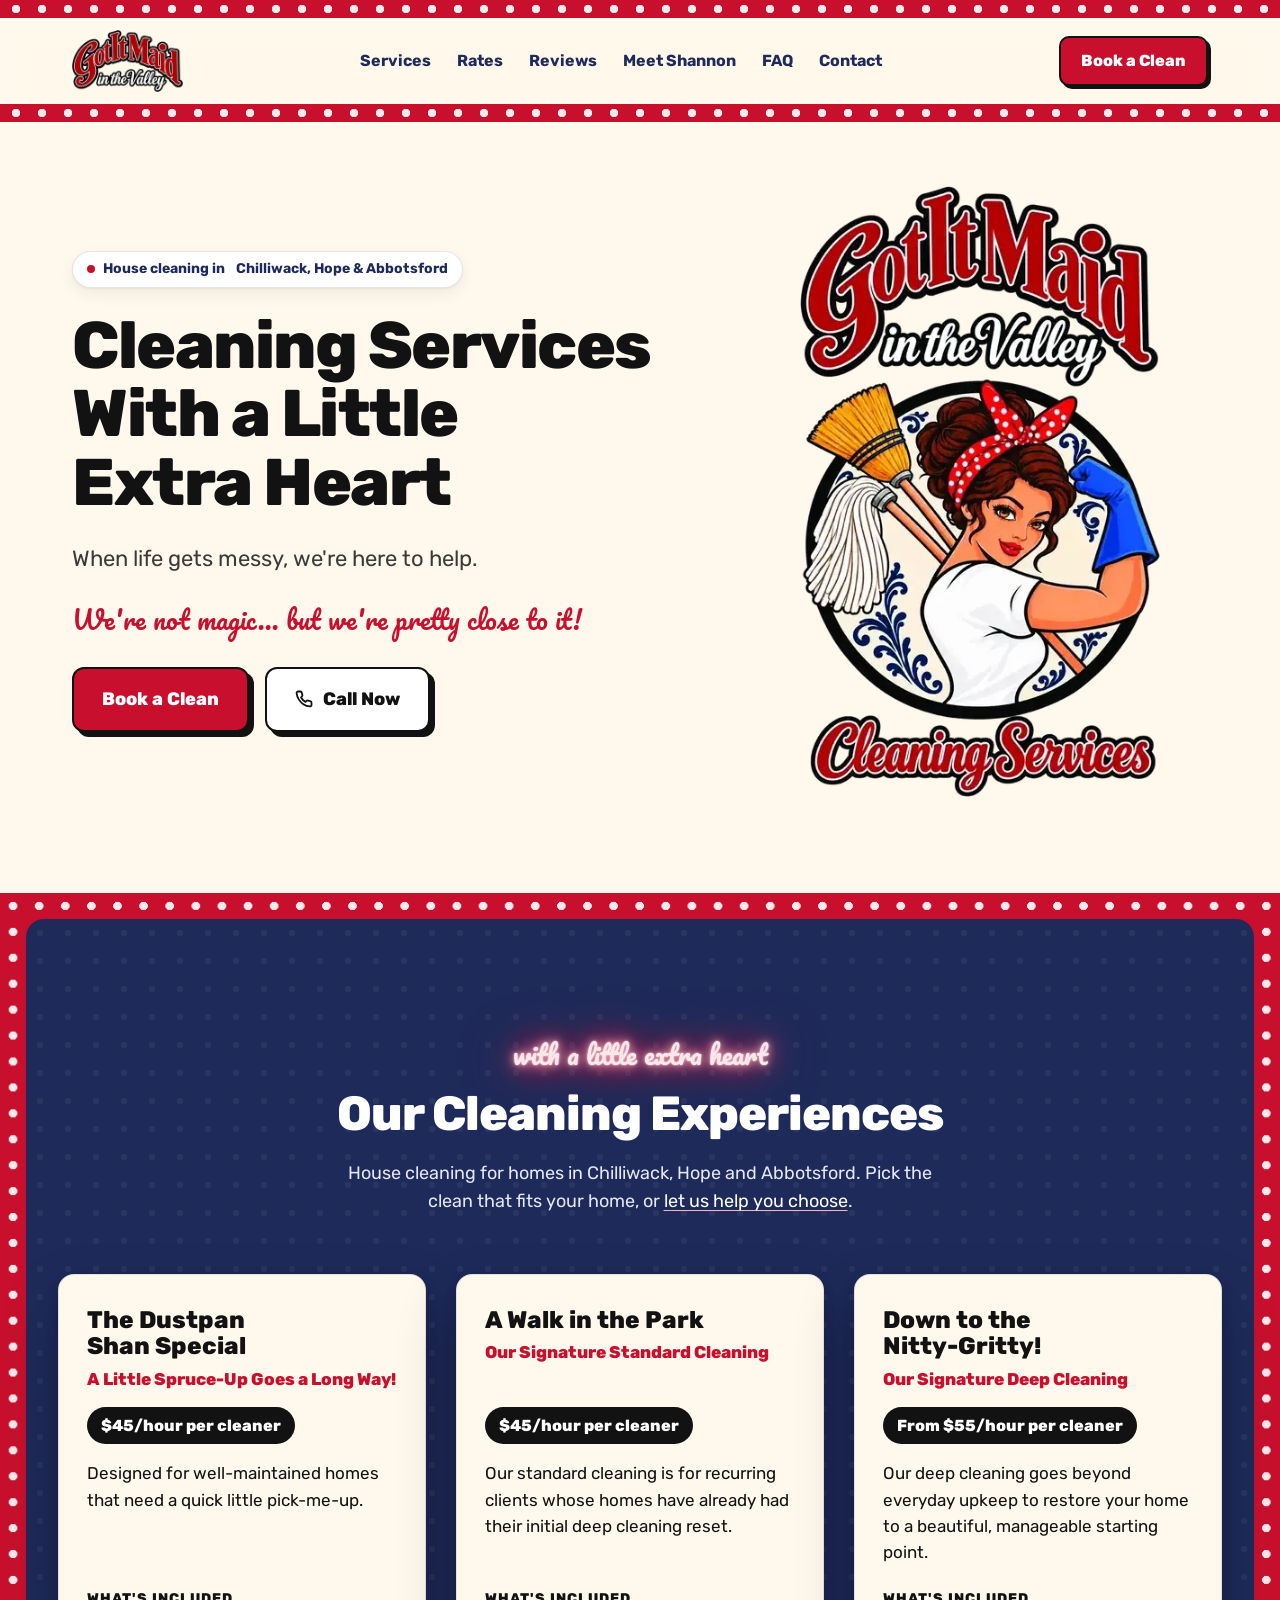
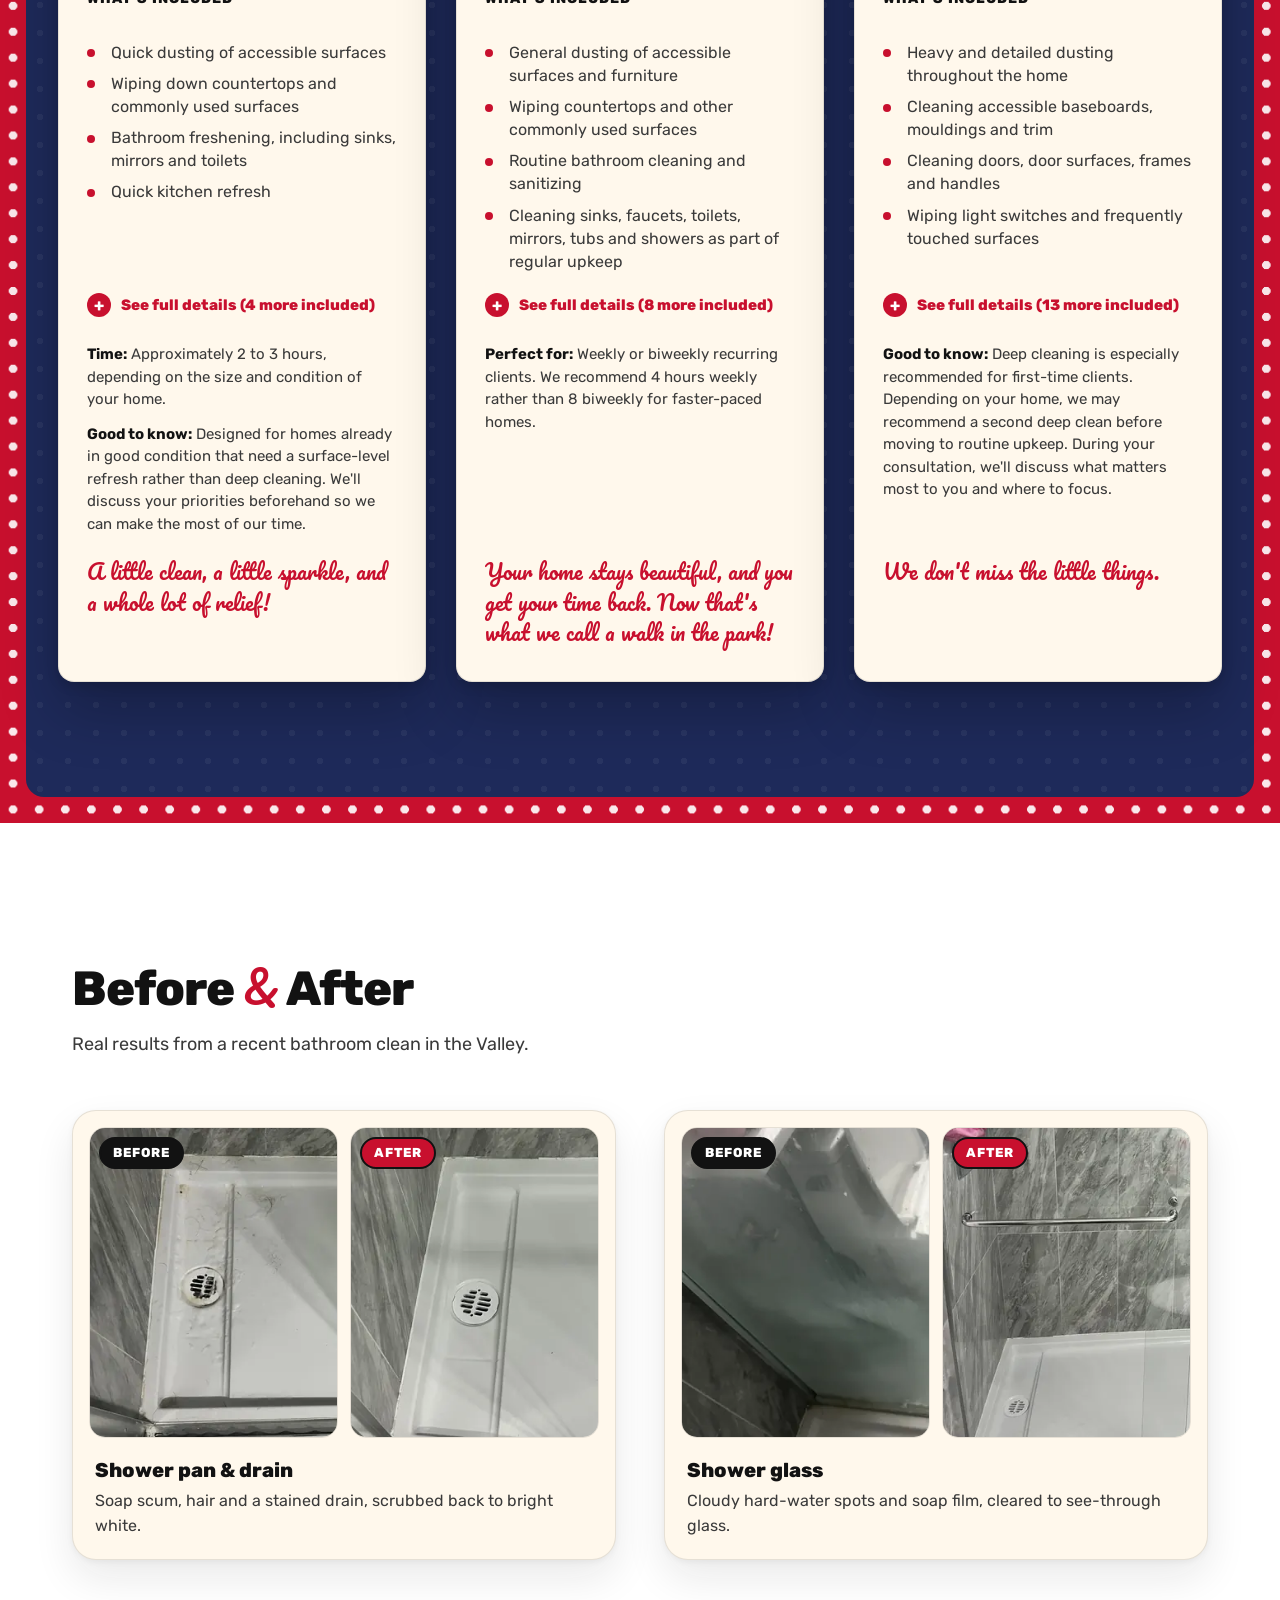
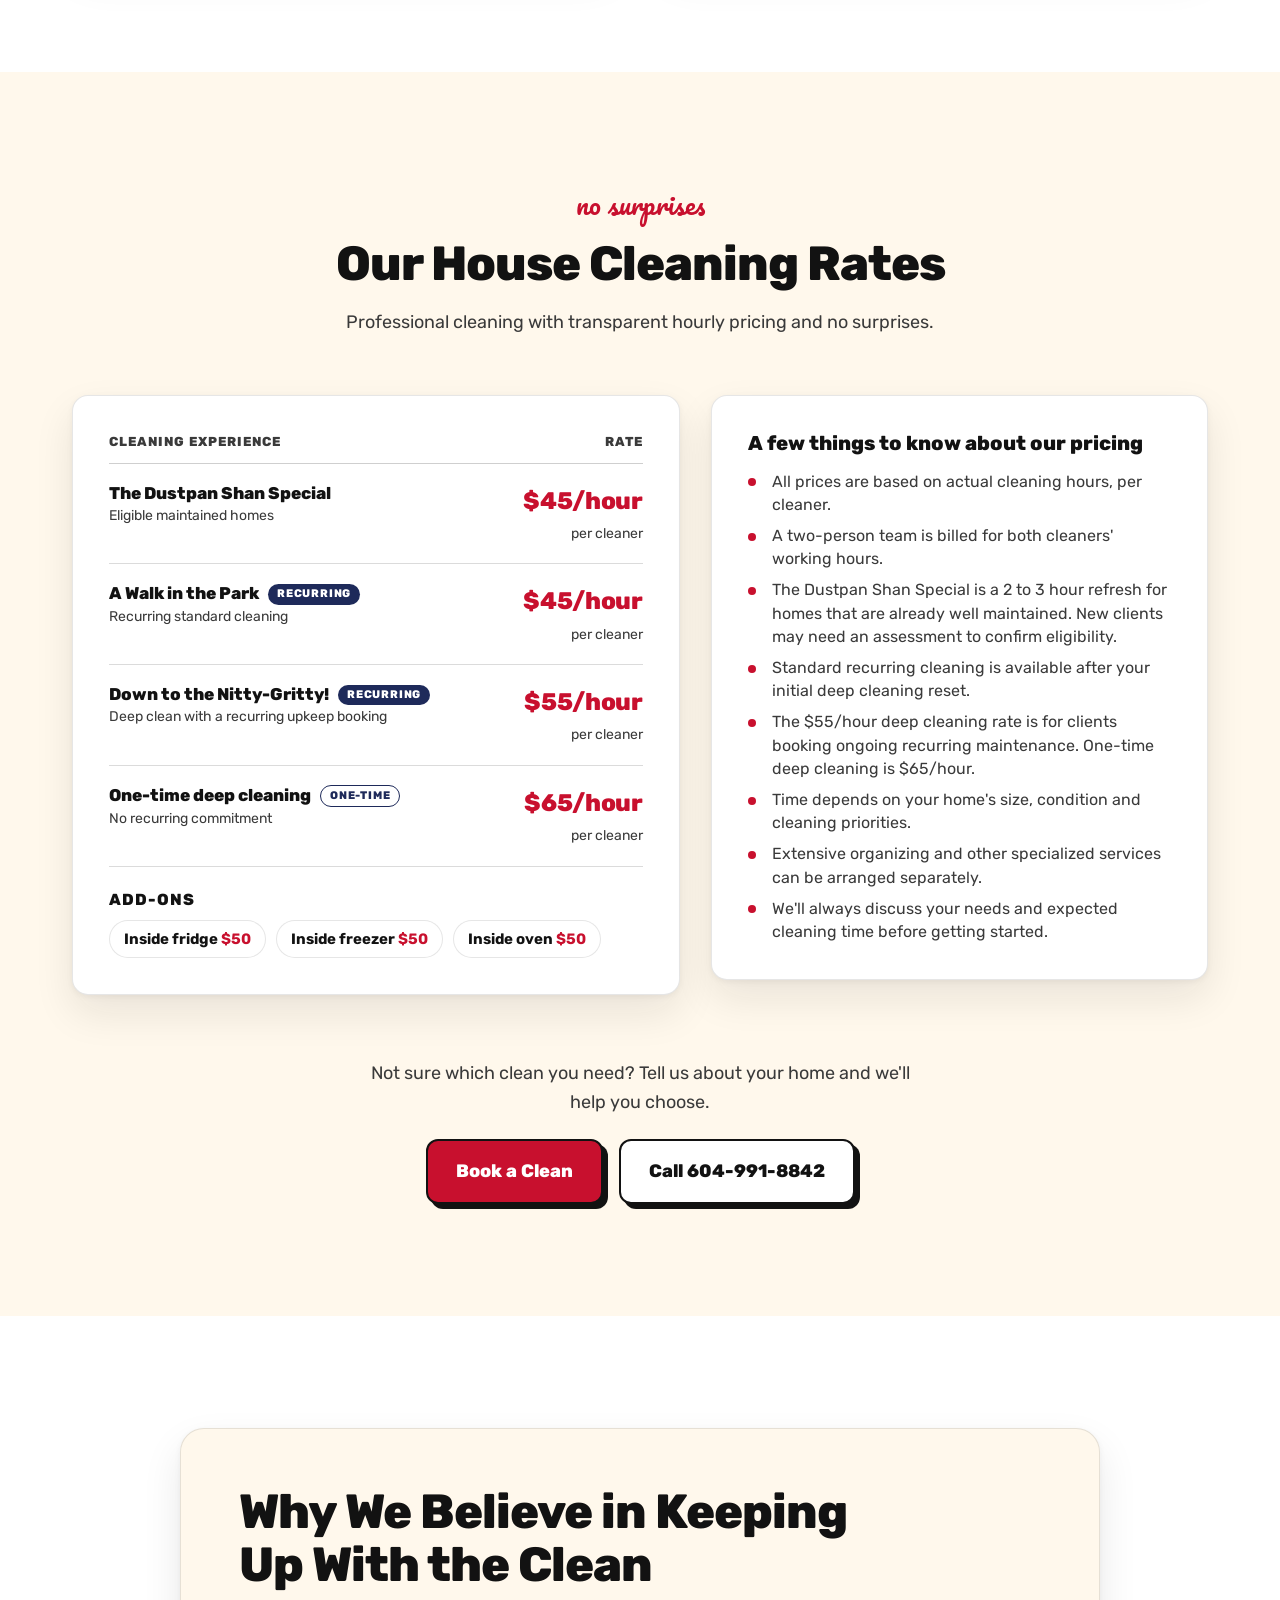
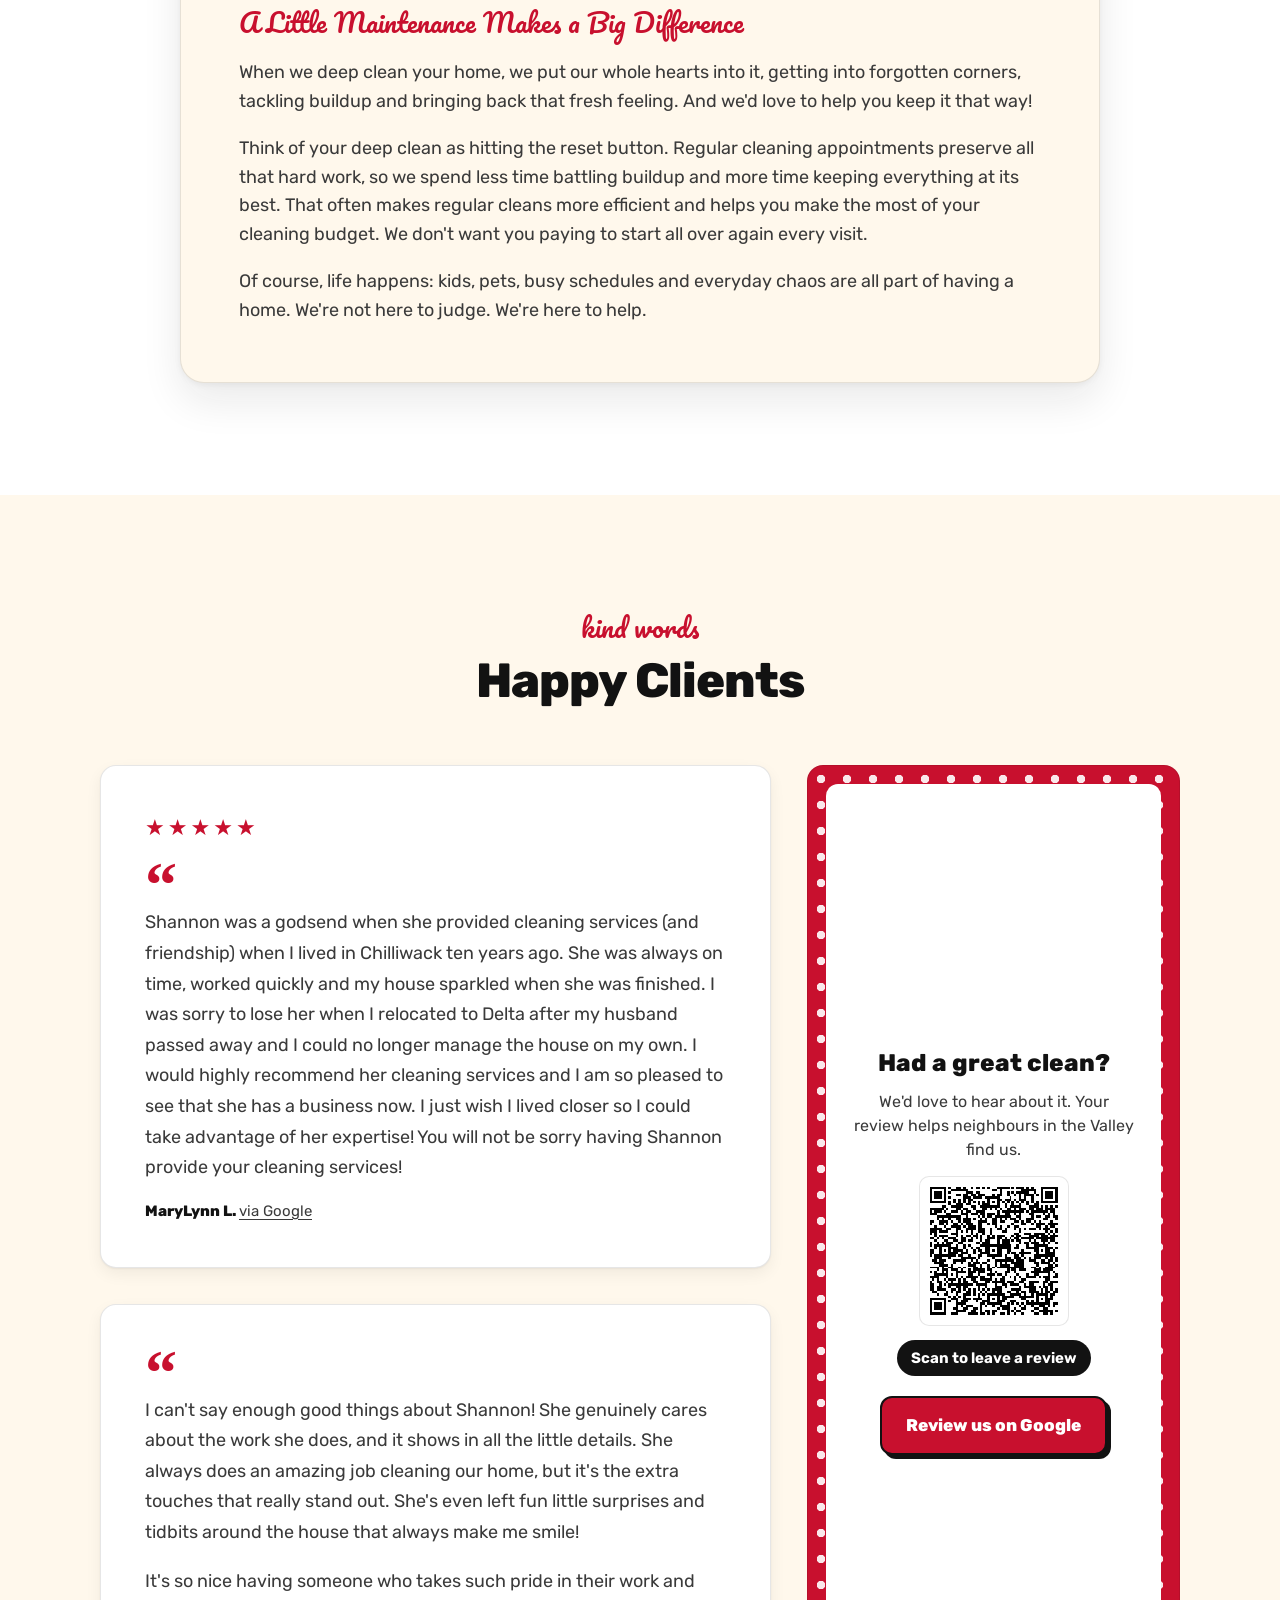
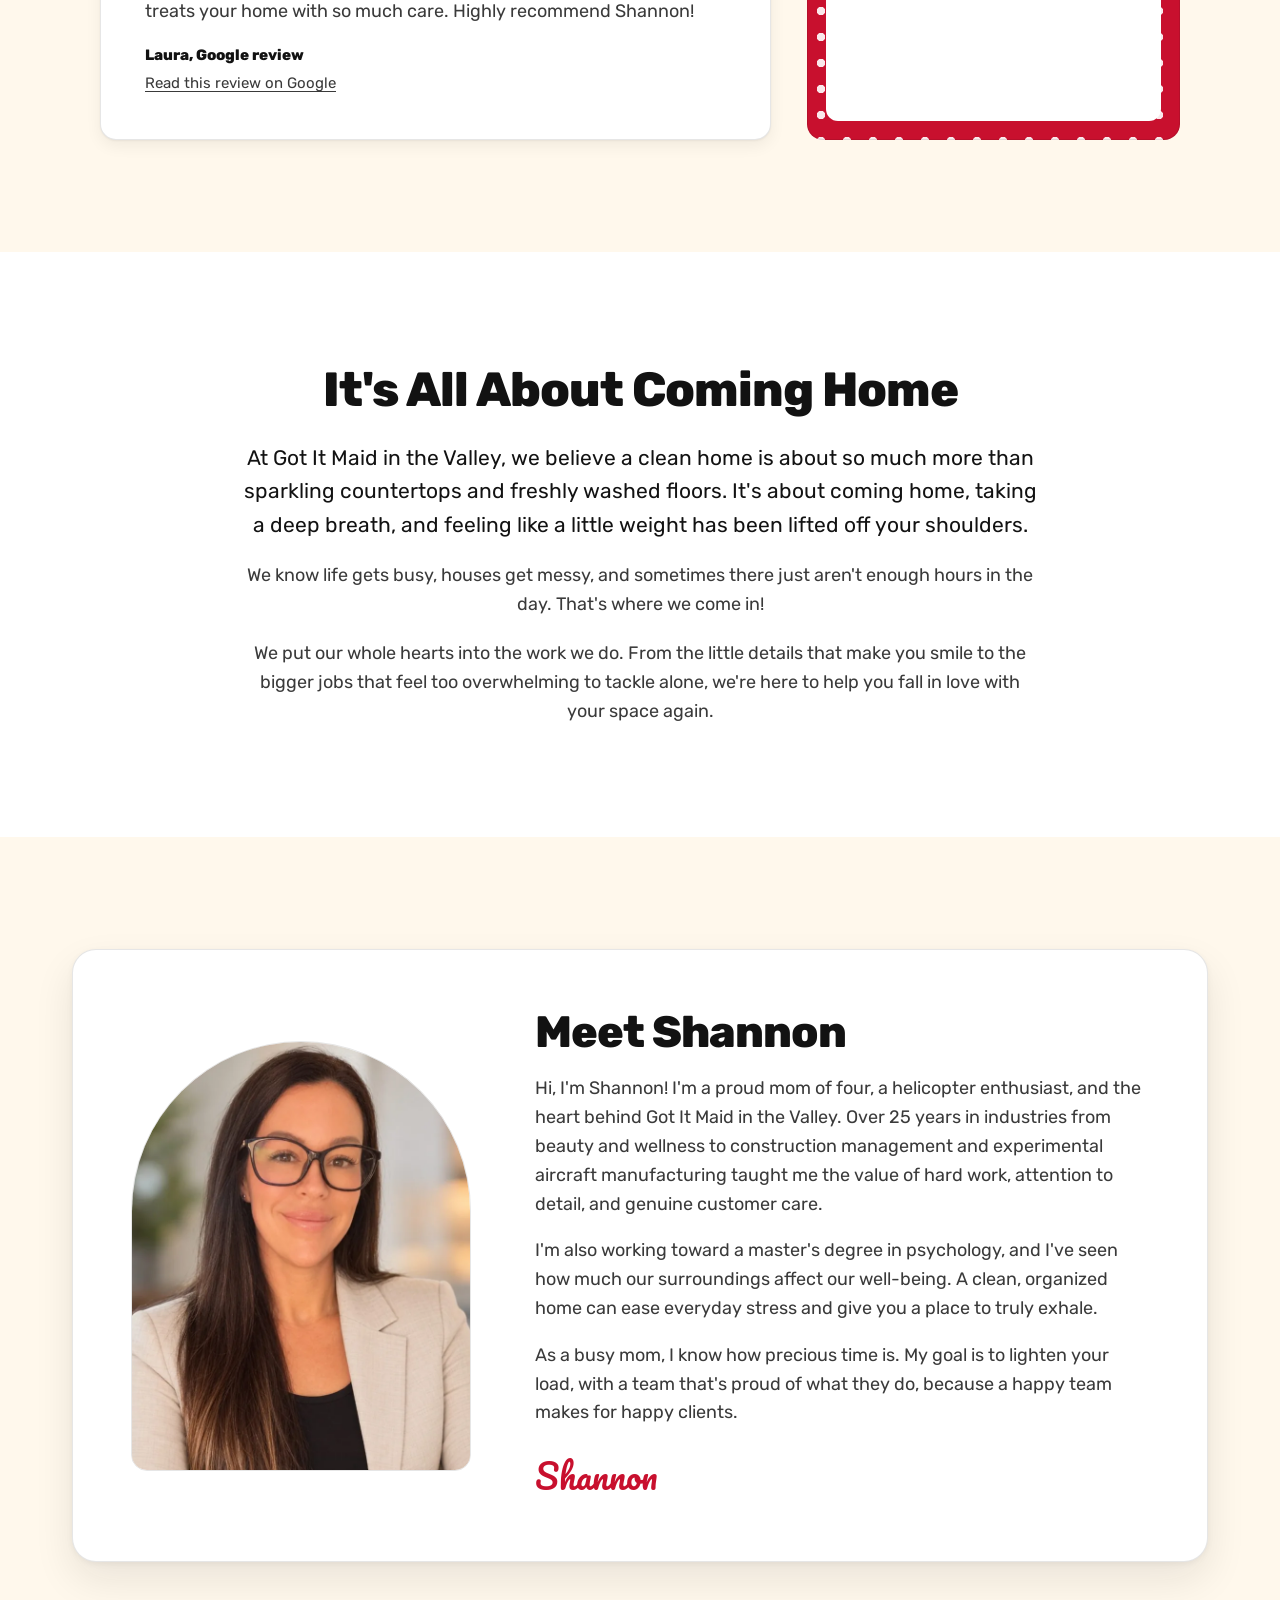
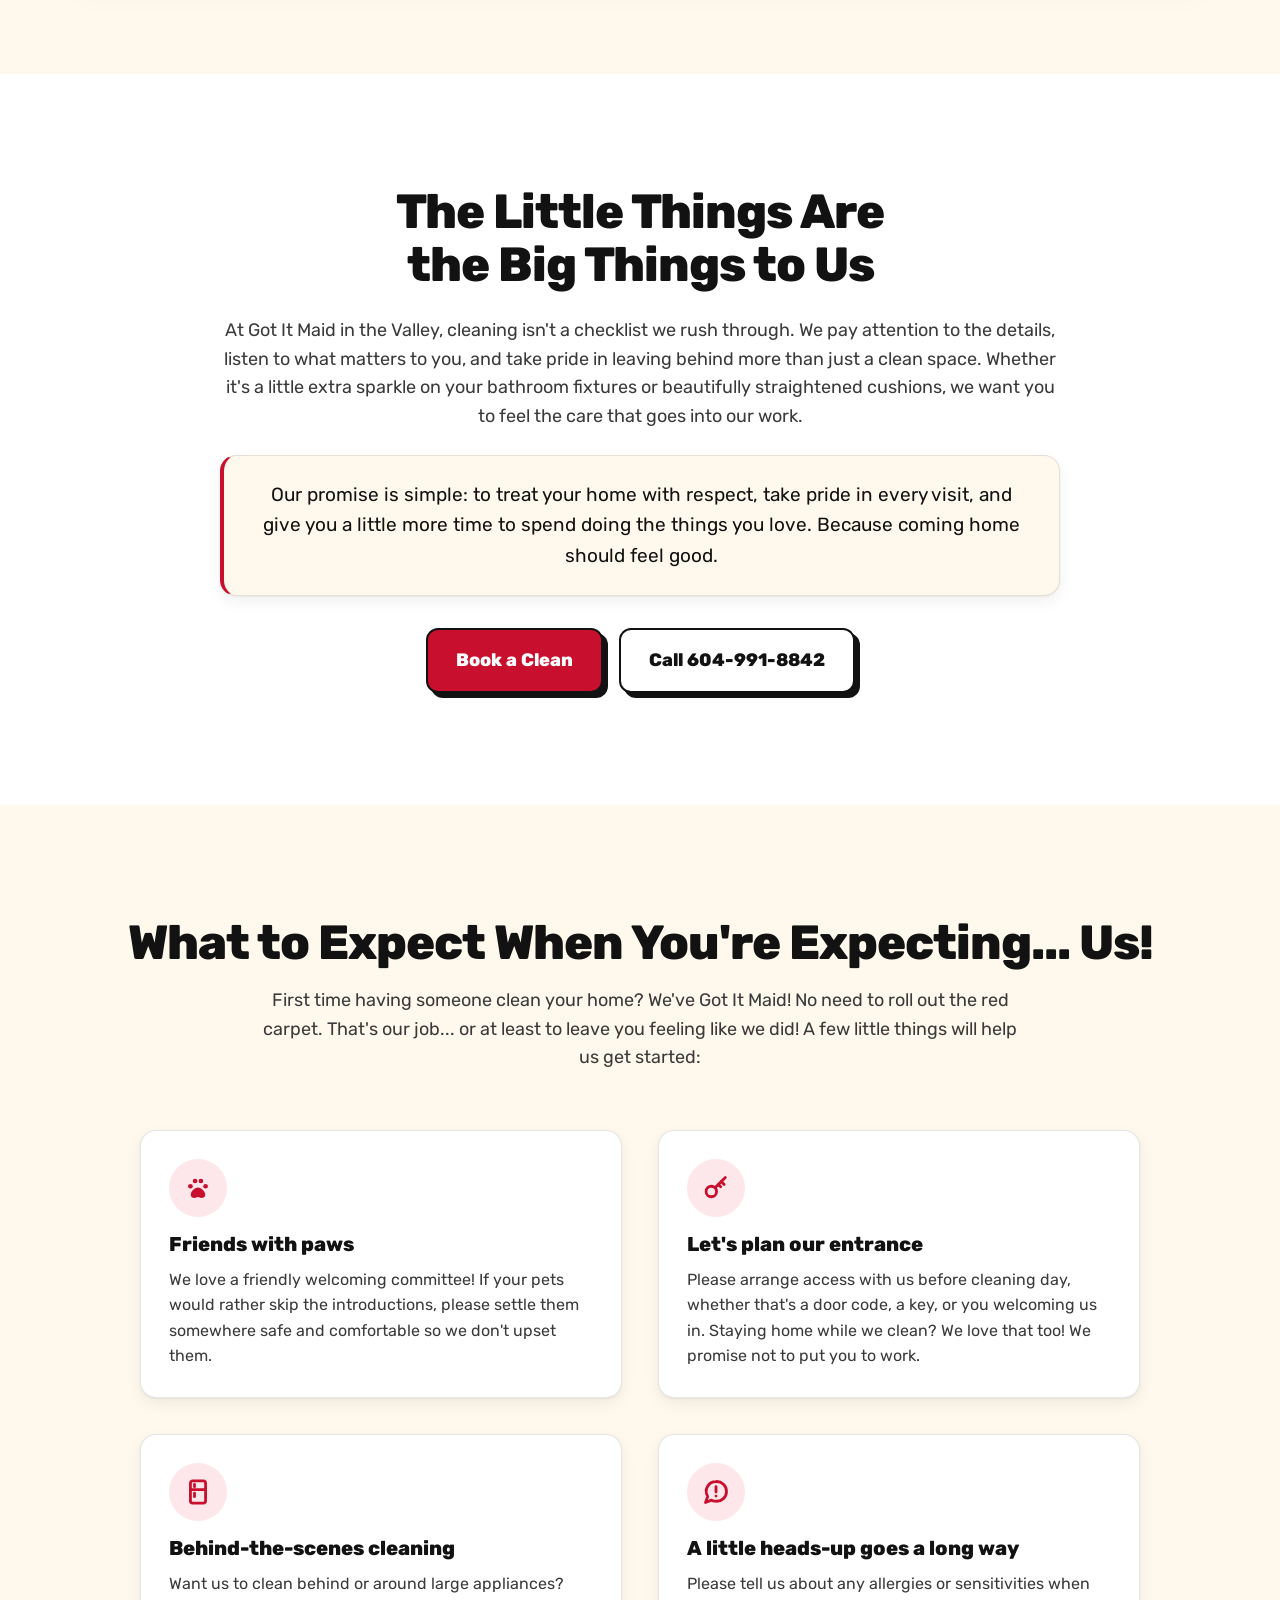
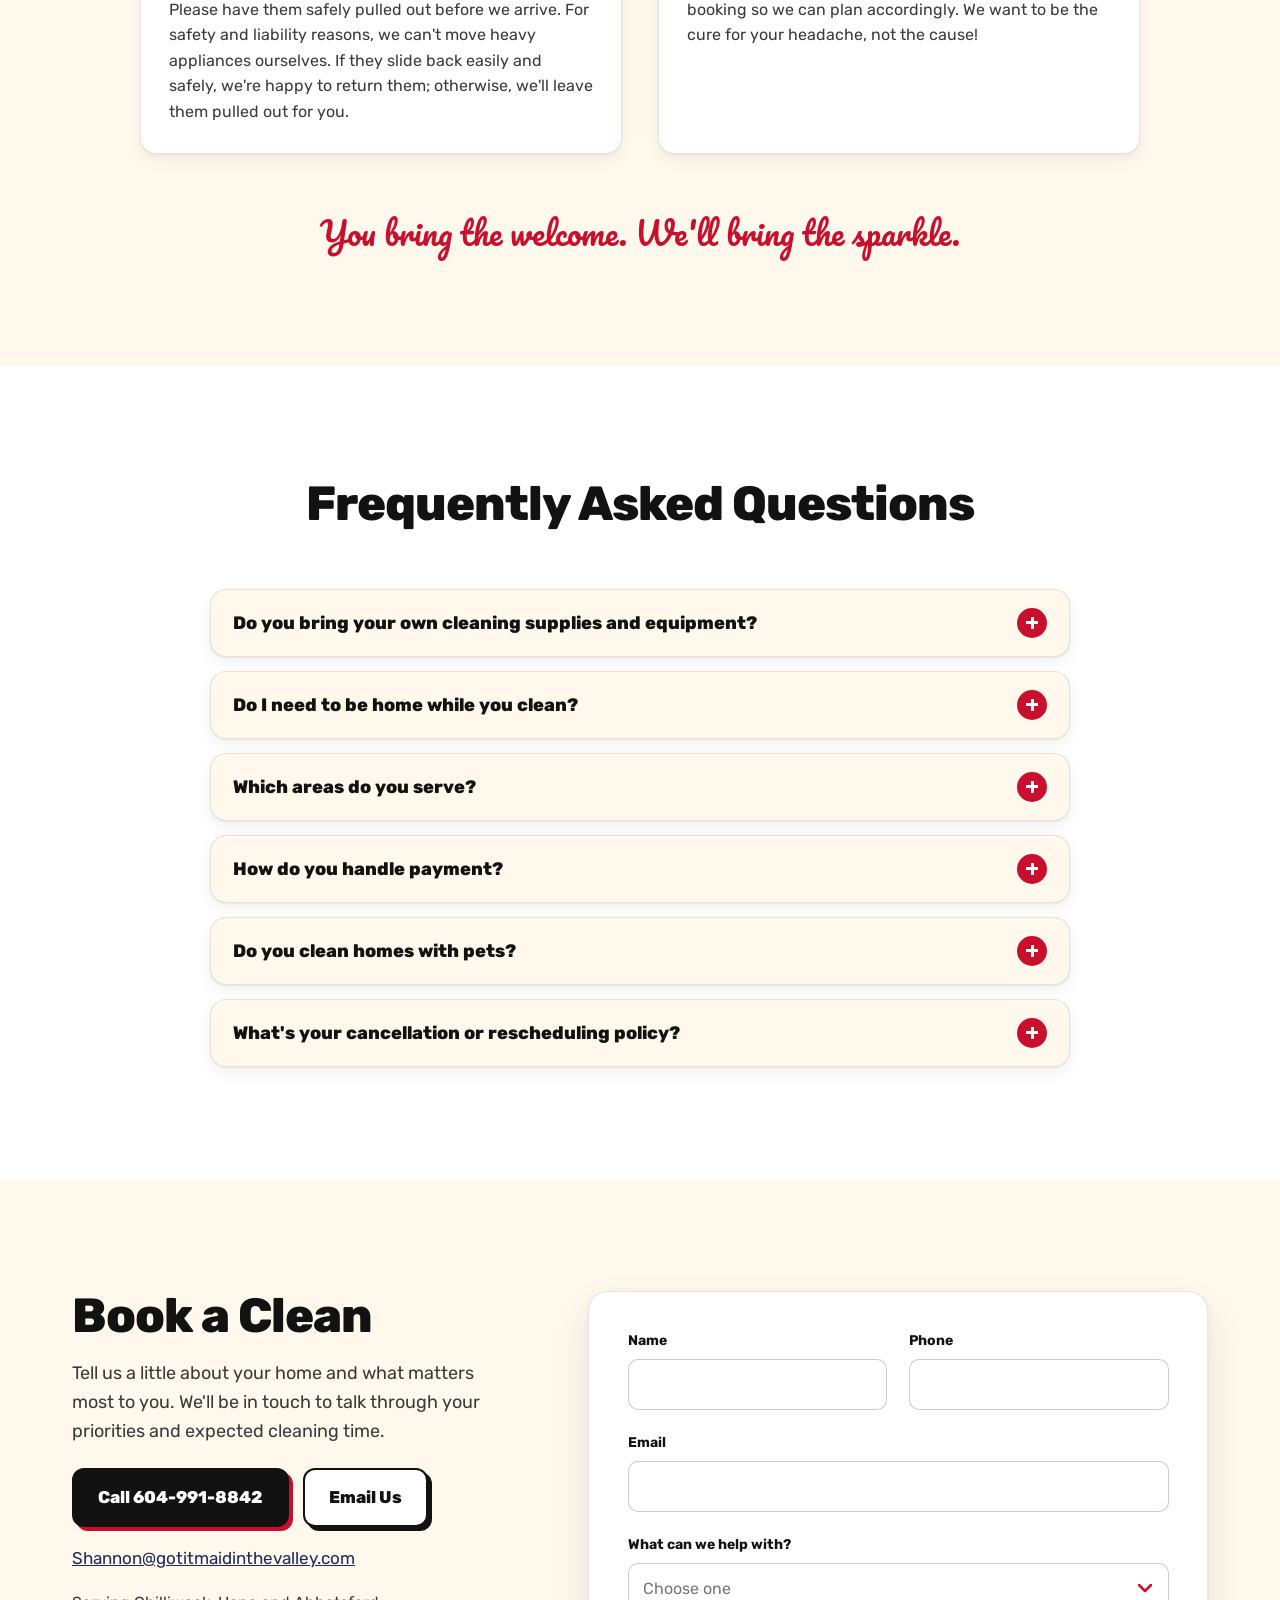
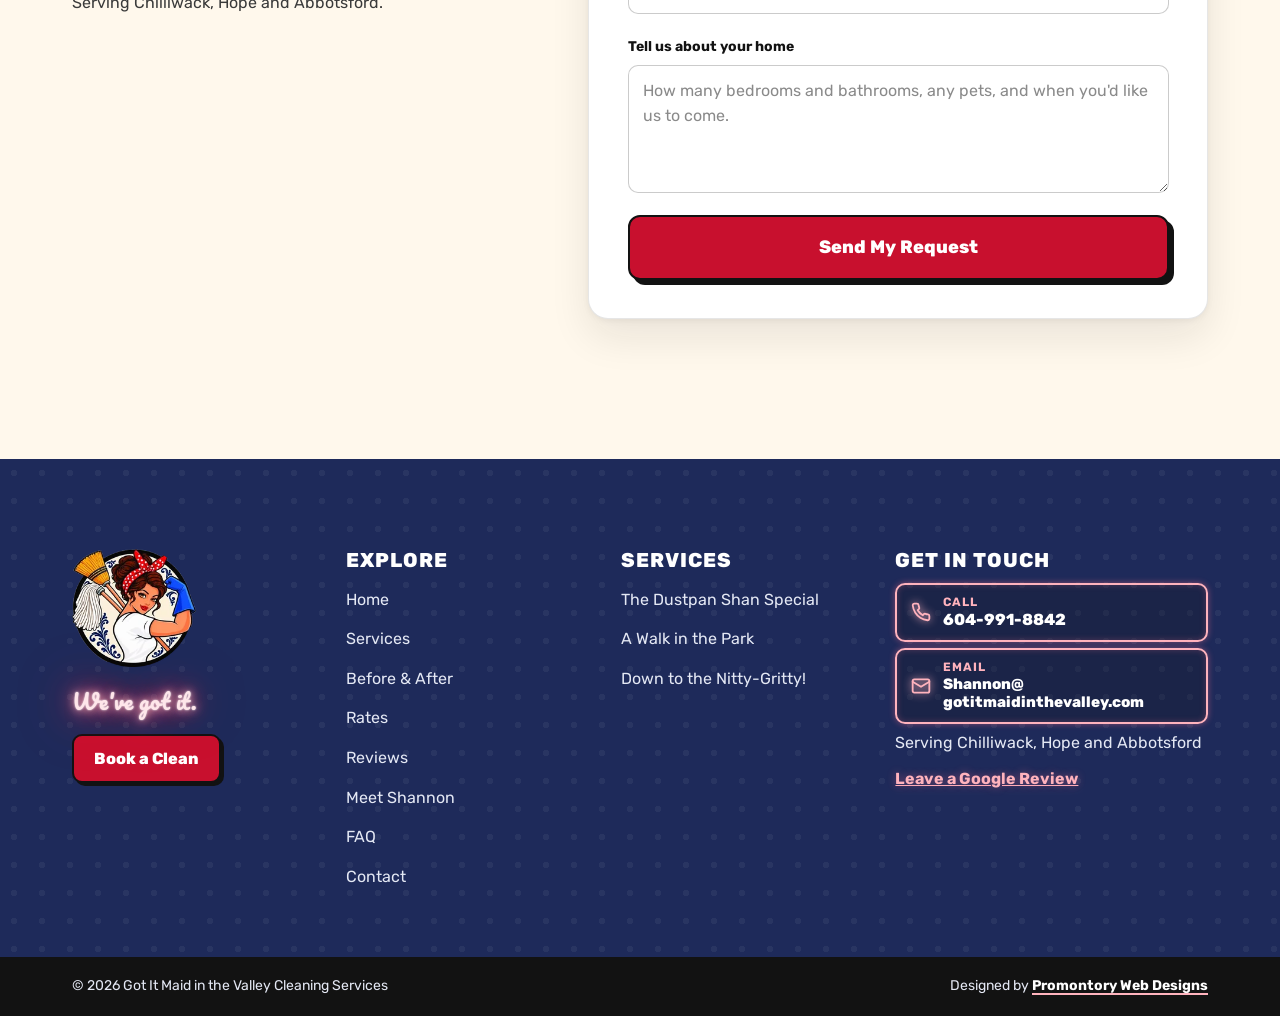
==== commit 8b05f61d: "Major layout changes & Review" ====
--- a/index.html
+++ b/index.html
@@ -388,13 +388,14 @@
             <blockquote cite="https://maps.app.goo.gl/twQFxpxfhj3UbYDJ9">Shannon was a godsend when she provided cleaning services (and friendship) when I lived in Chilliwack ten years ago. She was always on time, worked quickly and my house sparkled when she was finished. I was sorry to lose her when I relocated to Delta after my husband passed away and I could no longer manage the house on my own. I would highly recommend her cleaning services and I am so pleased to see that she has a business now. I just wish I lived closer so I could take advantage of her expertise! You will not be sorry having Shannon provide your cleaning services!</blockquote>
             <figcaption>MaryLynn L. <a class="review-source" href="https://maps.app.goo.gl/twQFxpxfhj3UbYDJ9" target="_blank" rel="noopener">via Google</a></figcaption>
           </figure>
-          <!-- Hidden until Laura's Yelp review text, star rating and link are confirmed. To show it, fill these in and uncomment.
+          <!-- No star rating until it's confirmed -->
           <figure class="review-card reveal">
-            <div class="stars" role="img" aria-label="5 out of 5 stars">★★★★★</div>
-            <blockquote>[TODO: Laura's Yelp review text]</blockquote>
-            <figcaption>Laura <span class="review-source">via Yelp</span></figcaption>
+            <blockquote cite="https://share.google/ZxWYDPyQ2tDevwrZf">
+              <p>I can't say enough good things about Shannon! She genuinely cares about the work she does, and it shows in all the little details. She always does an amazing job cleaning our home, but it's the extra touches that really stand out. She's even left fun little surprises and tidbits around the house that always make me smile!</p>
+              <p>It's so nice having someone who takes such pride in their work and treats your home with so much care. Highly recommend Shannon!</p>
+            </blockquote>
+            <figcaption>Laura, Google review <a class="review-source review-link" href="https://share.google/ZxWYDPyQ2tDevwrZf" target="_blank" rel="noopener">Read this review on Google</a></figcaption>
           </figure>
-          -->
           <div class="qr-card dots-red reveal">
             <div class="qr-inner">
             <h3>Had a great clean?</h3>
--- a/css/styles.css
+++ b/css/styles.css
@@ -425,15 +425,19 @@
 .review-grid { display: grid; grid-template-columns: repeat(auto-fit, minmax(280px, 1fr)); gap: clamp(28px, 3vw, 36px); }
 /* Desktop: the first (longer) review gets a wider column */
 @media (min-width: 900px) { .review-grid { grid-template-columns: minmax(0, 1.8fr) minmax(0, 1fr); max-width: 1080px; margin: 0 auto; } }
+/* Desktop: reviews stack in the wide column, the QR card fills the narrow one beside them */
+@media (min-width: 900px) { .review-grid .qr-card { grid-column: 2; grid-row: 1 / span 2; } }
 .review-card {
   margin: 0; background: var(--surface); border: var(--outline); border-radius: var(--radius);
   padding: clamp(28px, 3.5vw, 44px); display: flex; flex-direction: column; gap: 16px; box-shadow: var(--shadow-sm);
 }
 .review-card blockquote { margin: 0; color: var(--ink); font-size: 18px; line-height: 1.7; }
+.review-card blockquote p + p { margin-top: 1em; }
 .review-card blockquote::before { content: "\201C"; display: block; font-family: Georgia, "Times New Roman", serif; font-weight: 700; font-size: 64px; line-height: .5; color: var(--red); margin: 8px 0 6px; }
 .review-card figcaption { font-weight: 800; font-size: 15px; }
 .review-source { font-weight: 400; color: var(--ink); }
 a.review-source { text-decoration: underline; text-underline-offset: 3px; }
+.review-link { display: block; margin-top: 4px; }
 @media (hover: hover) { a.review-source:hover { color: var(--red); } }
 .stars { color: var(--red); font-size: 22px; letter-spacing: 3px; }
 .qr-card {
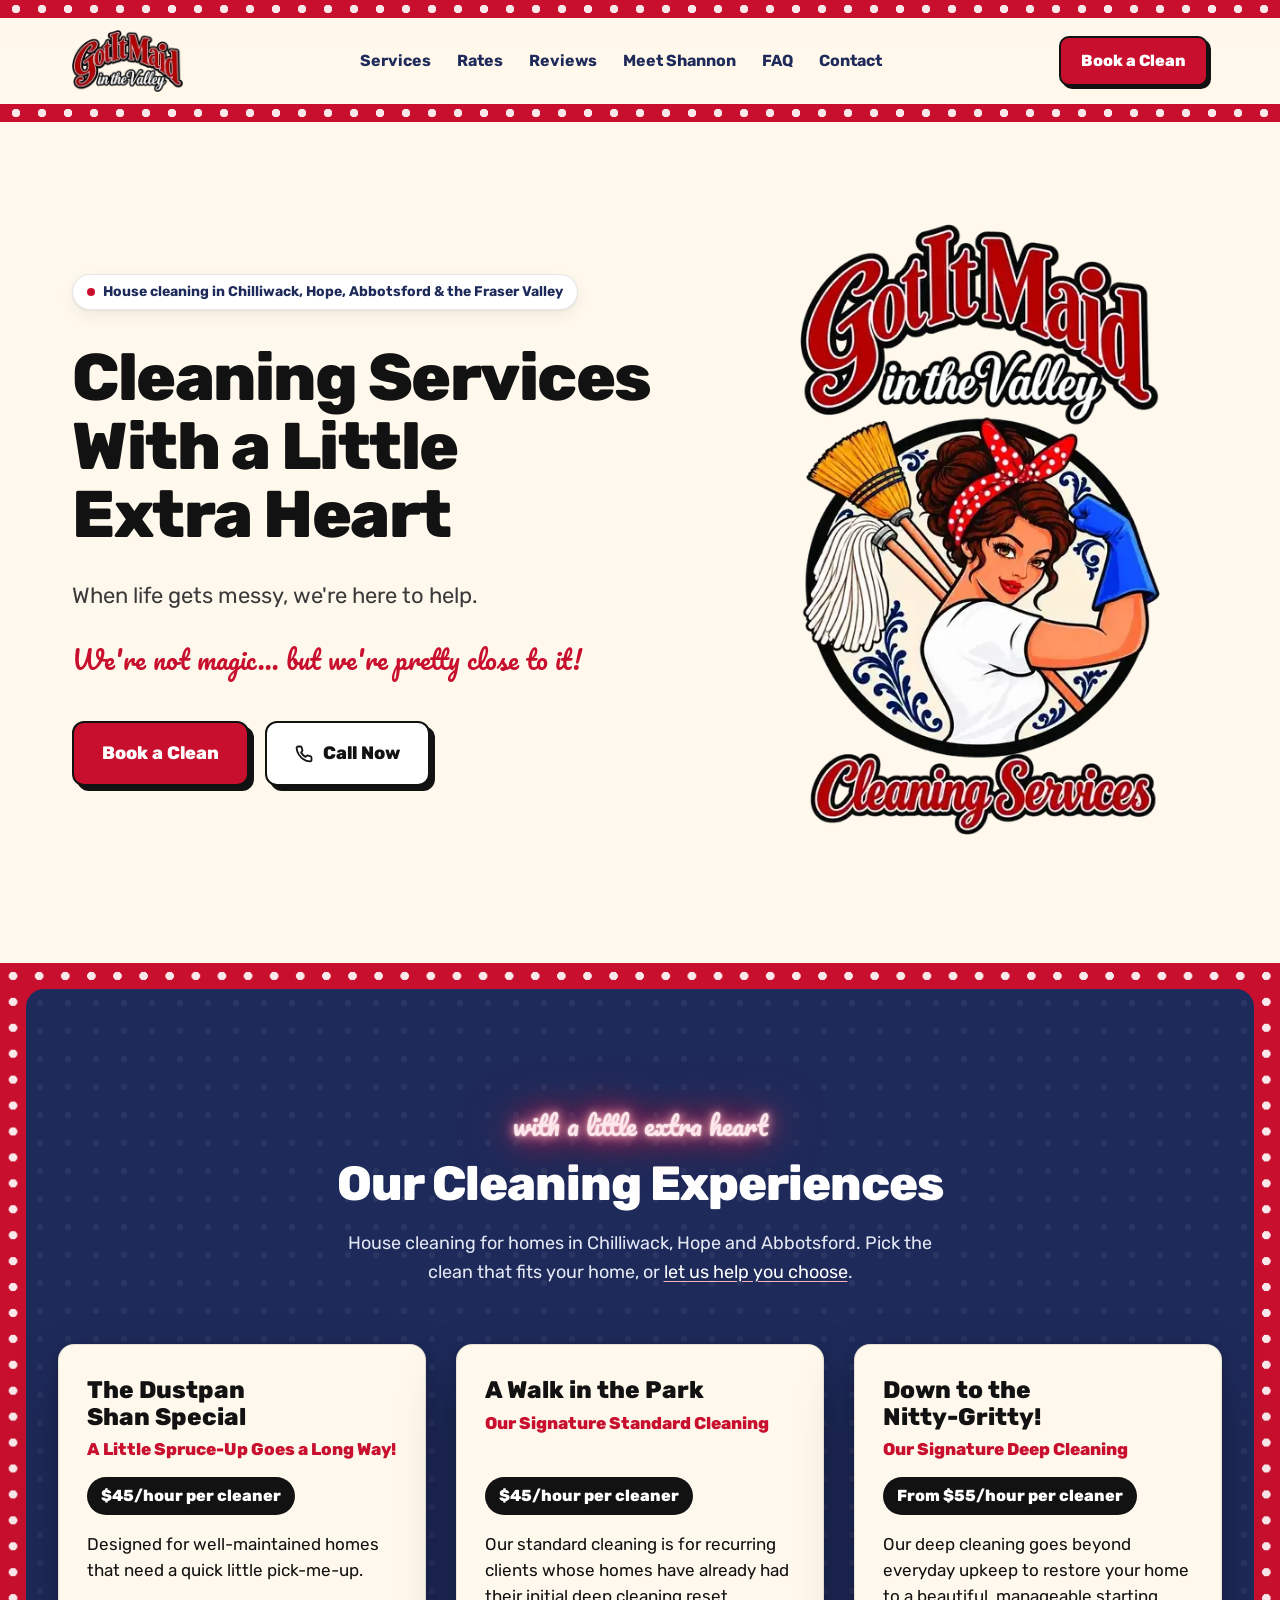
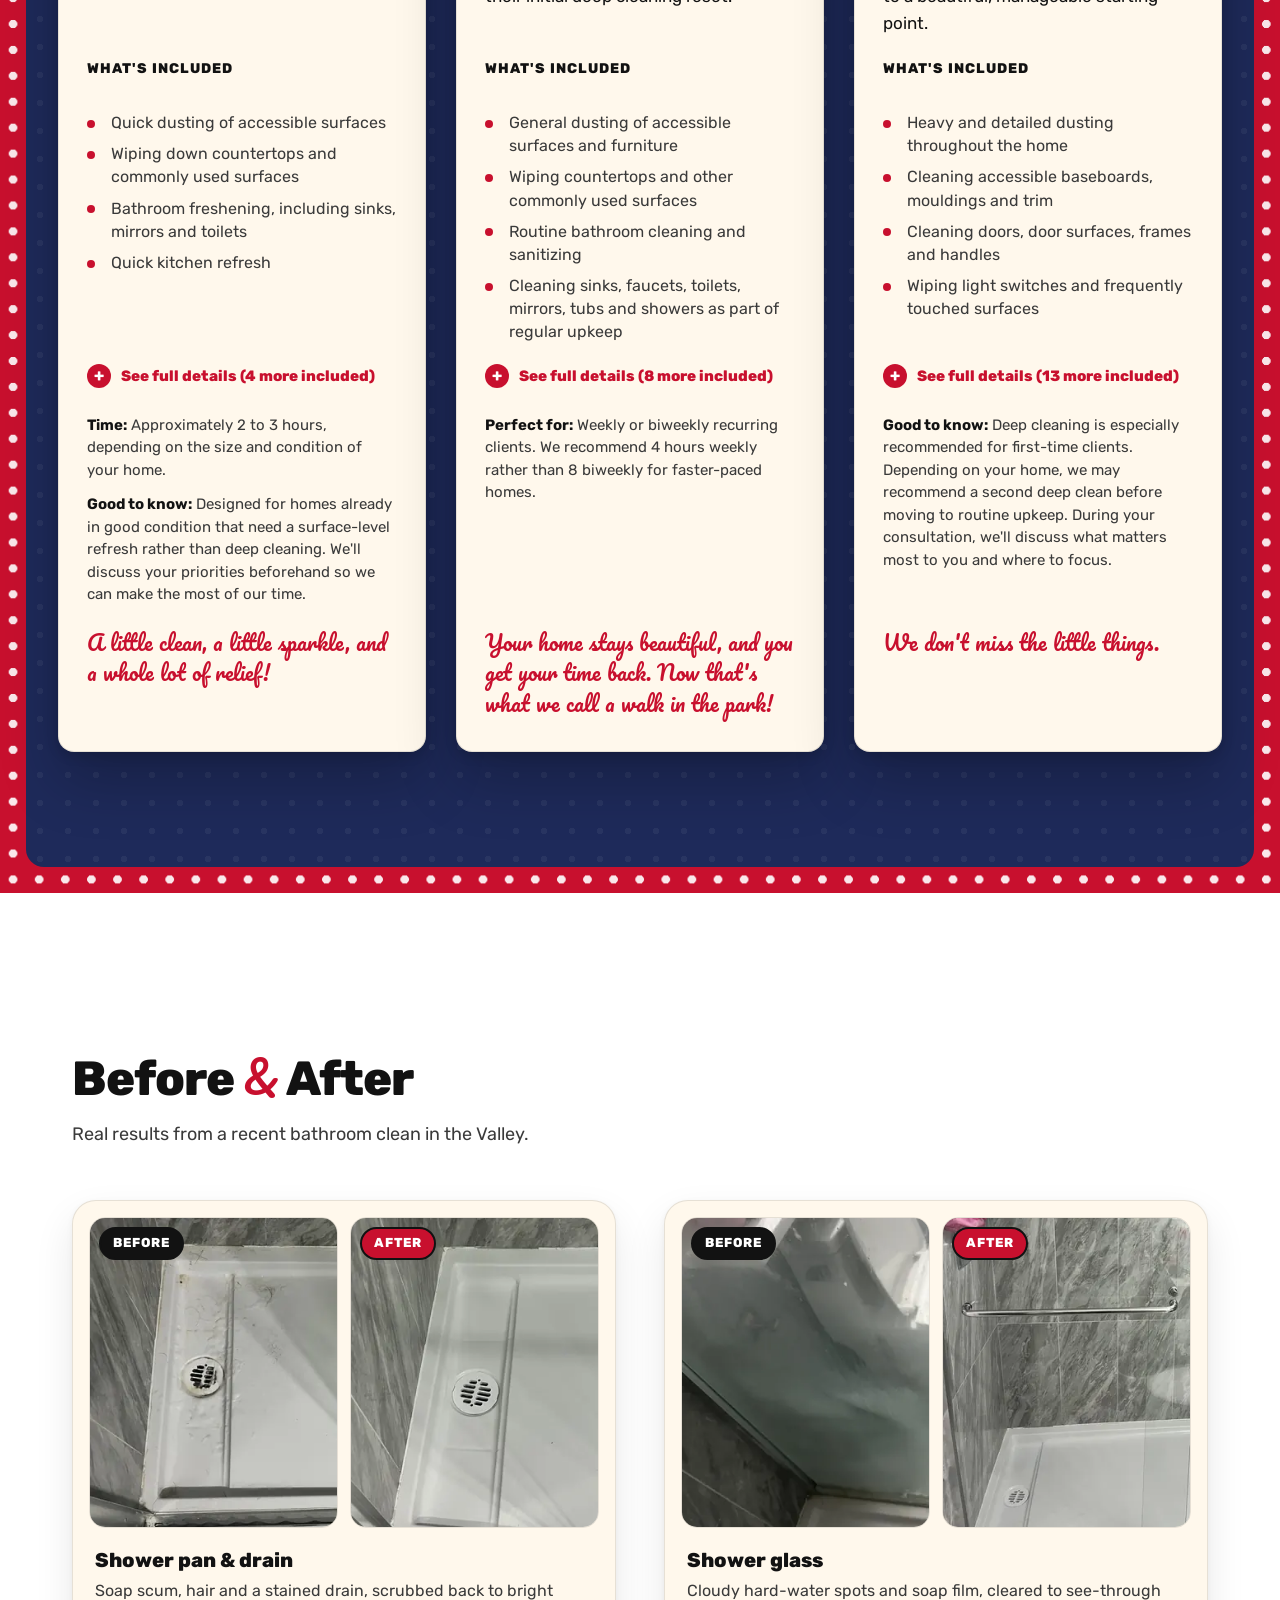
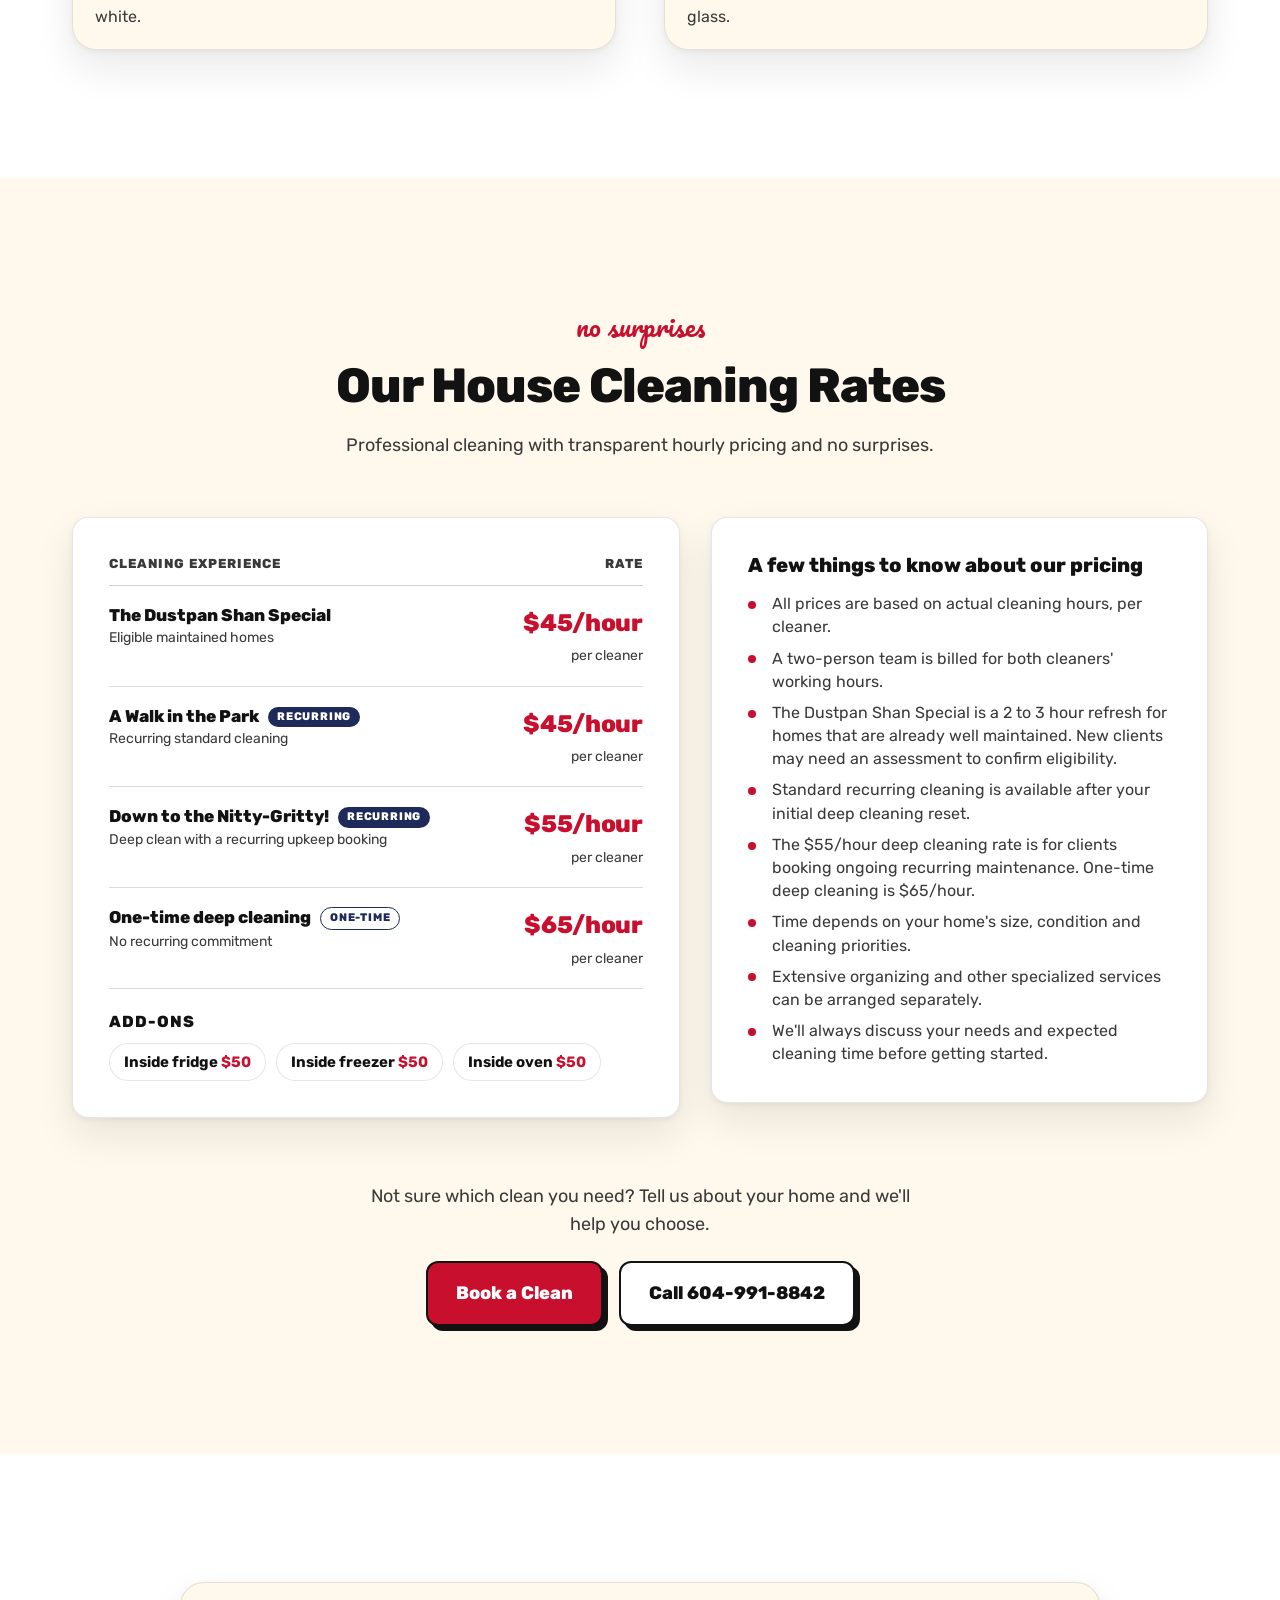
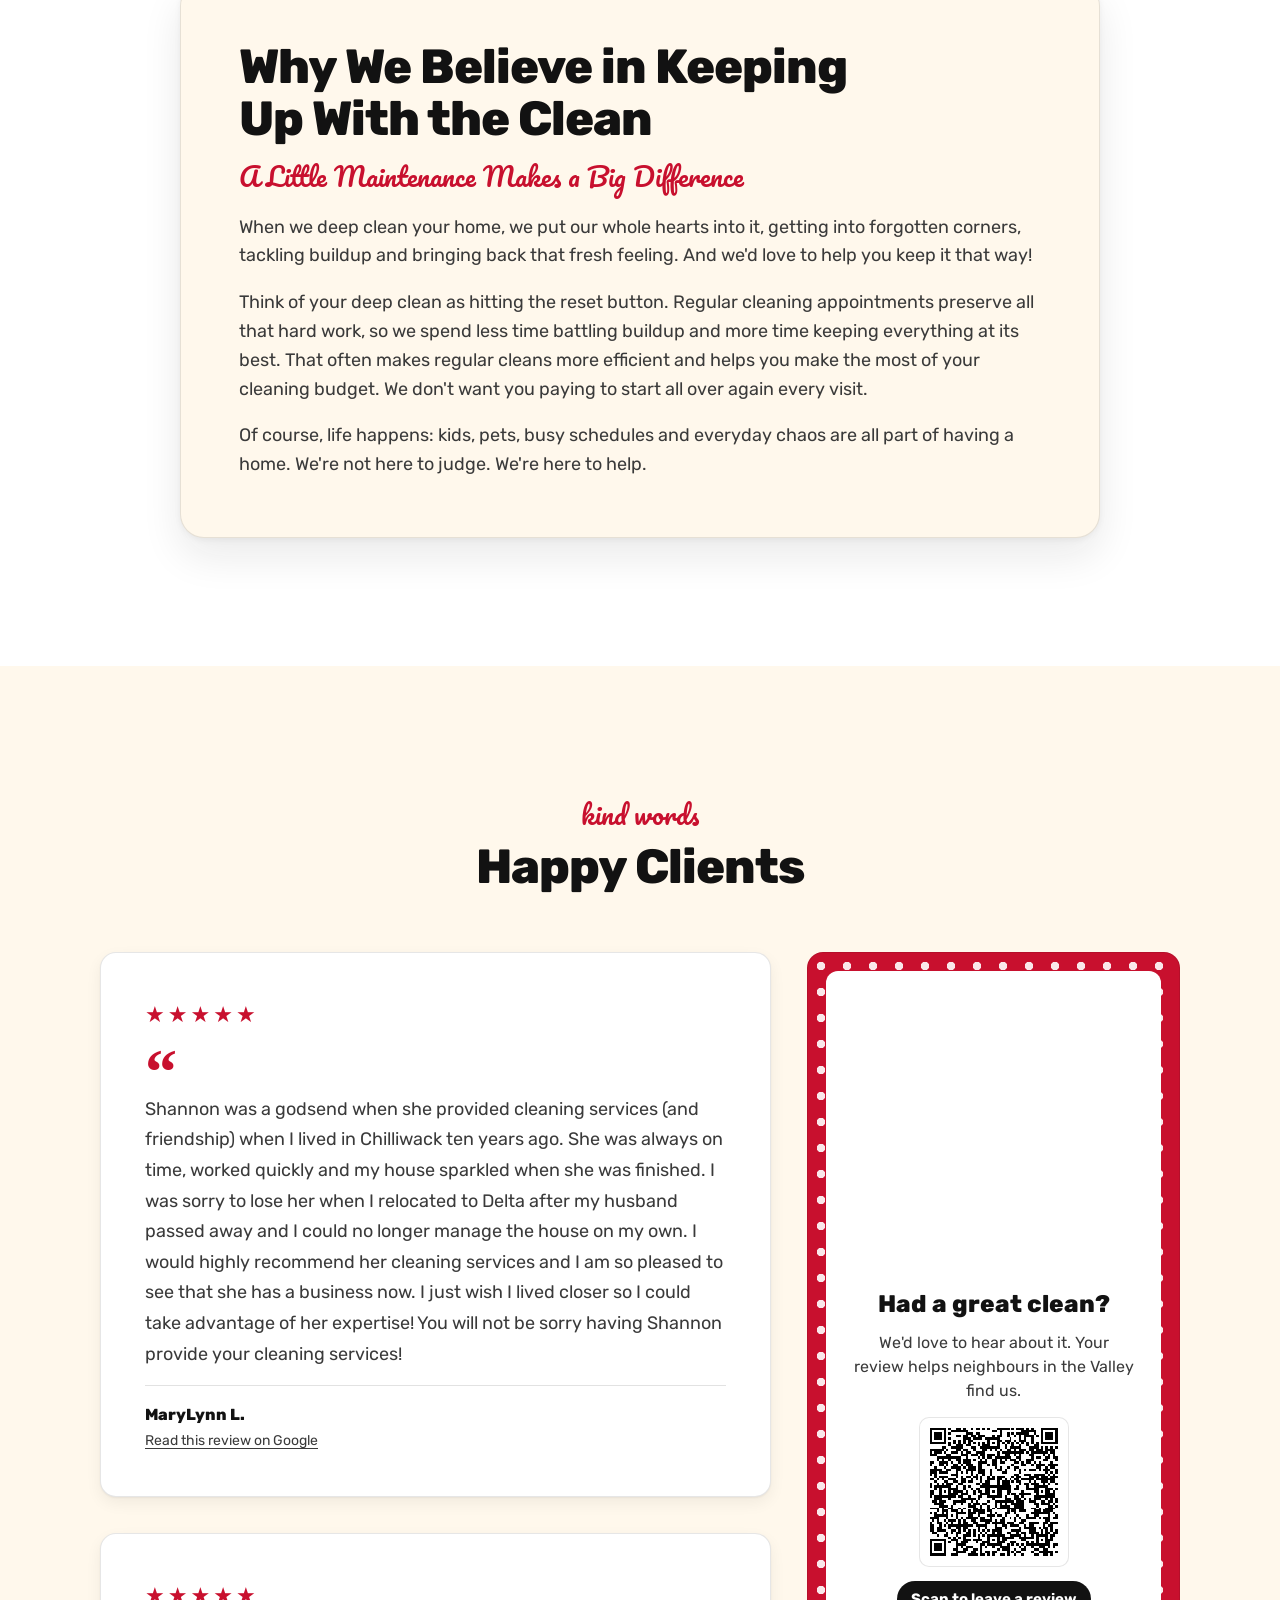
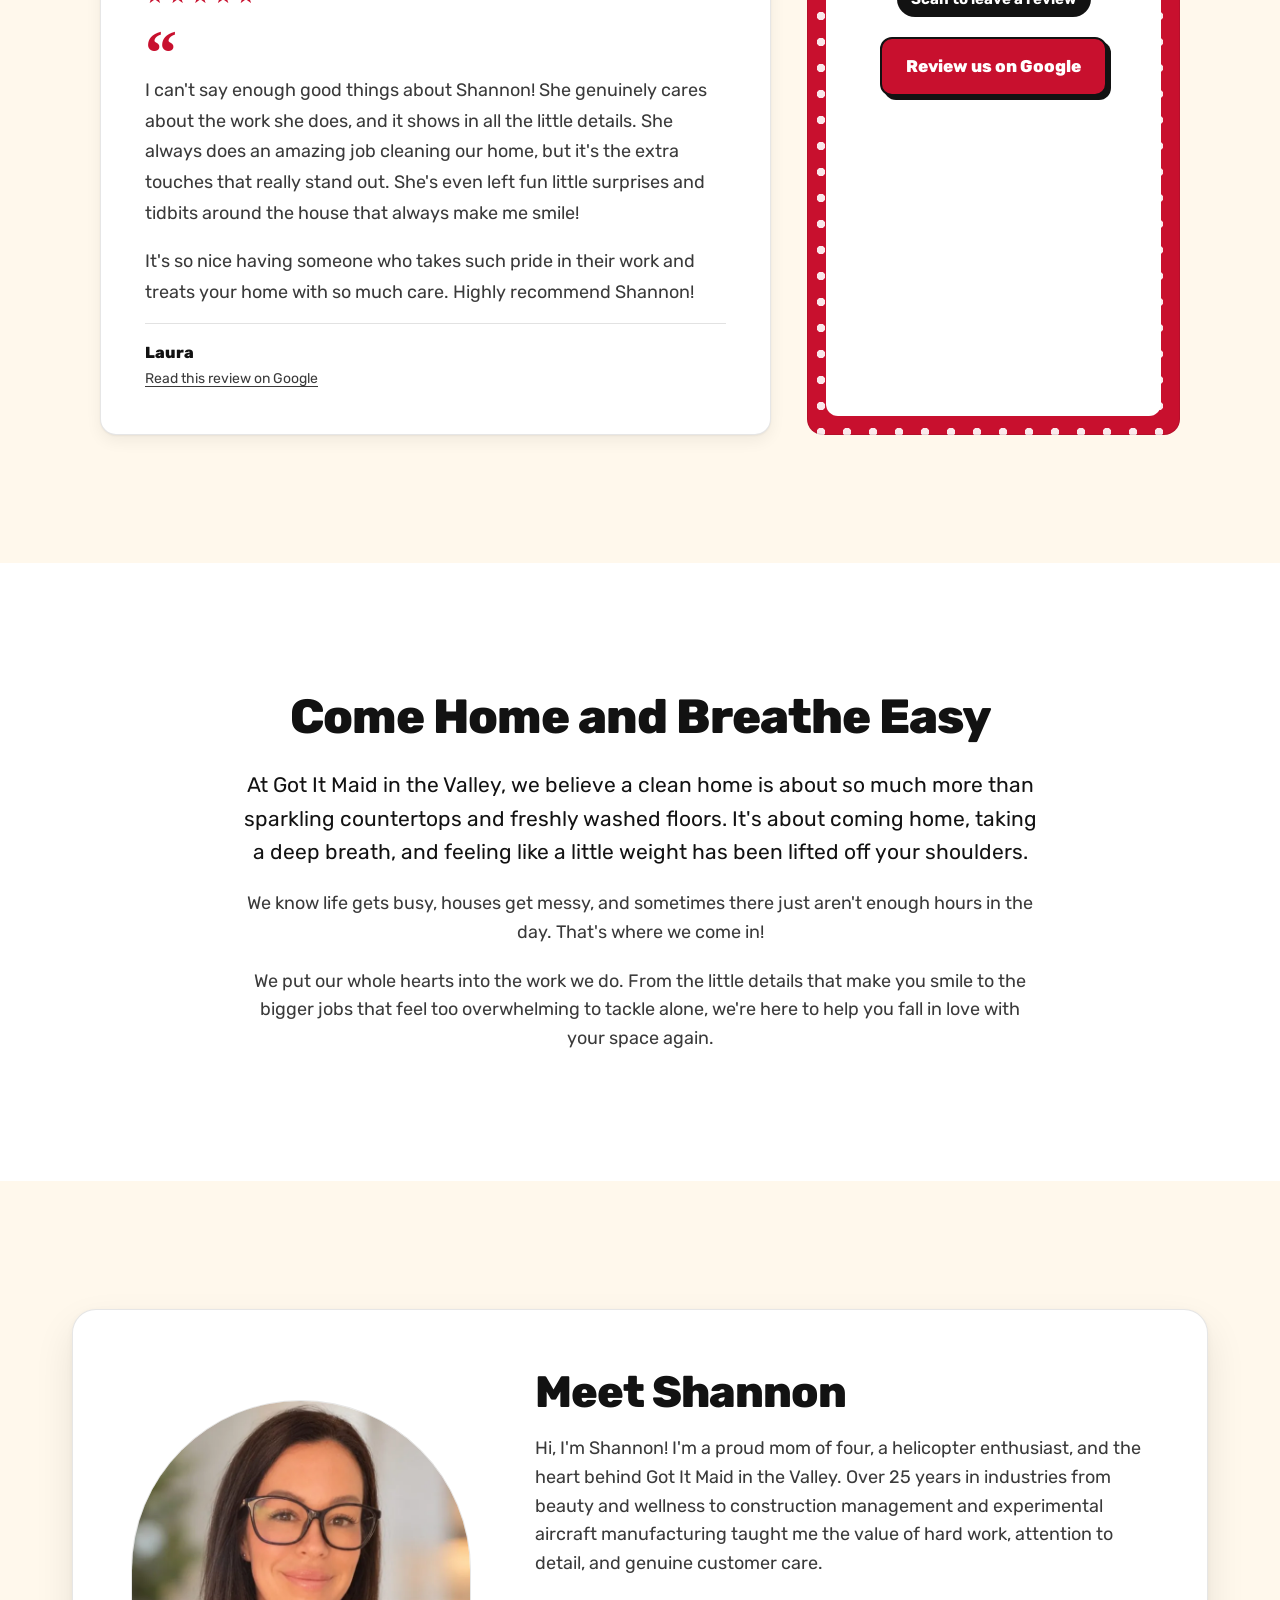
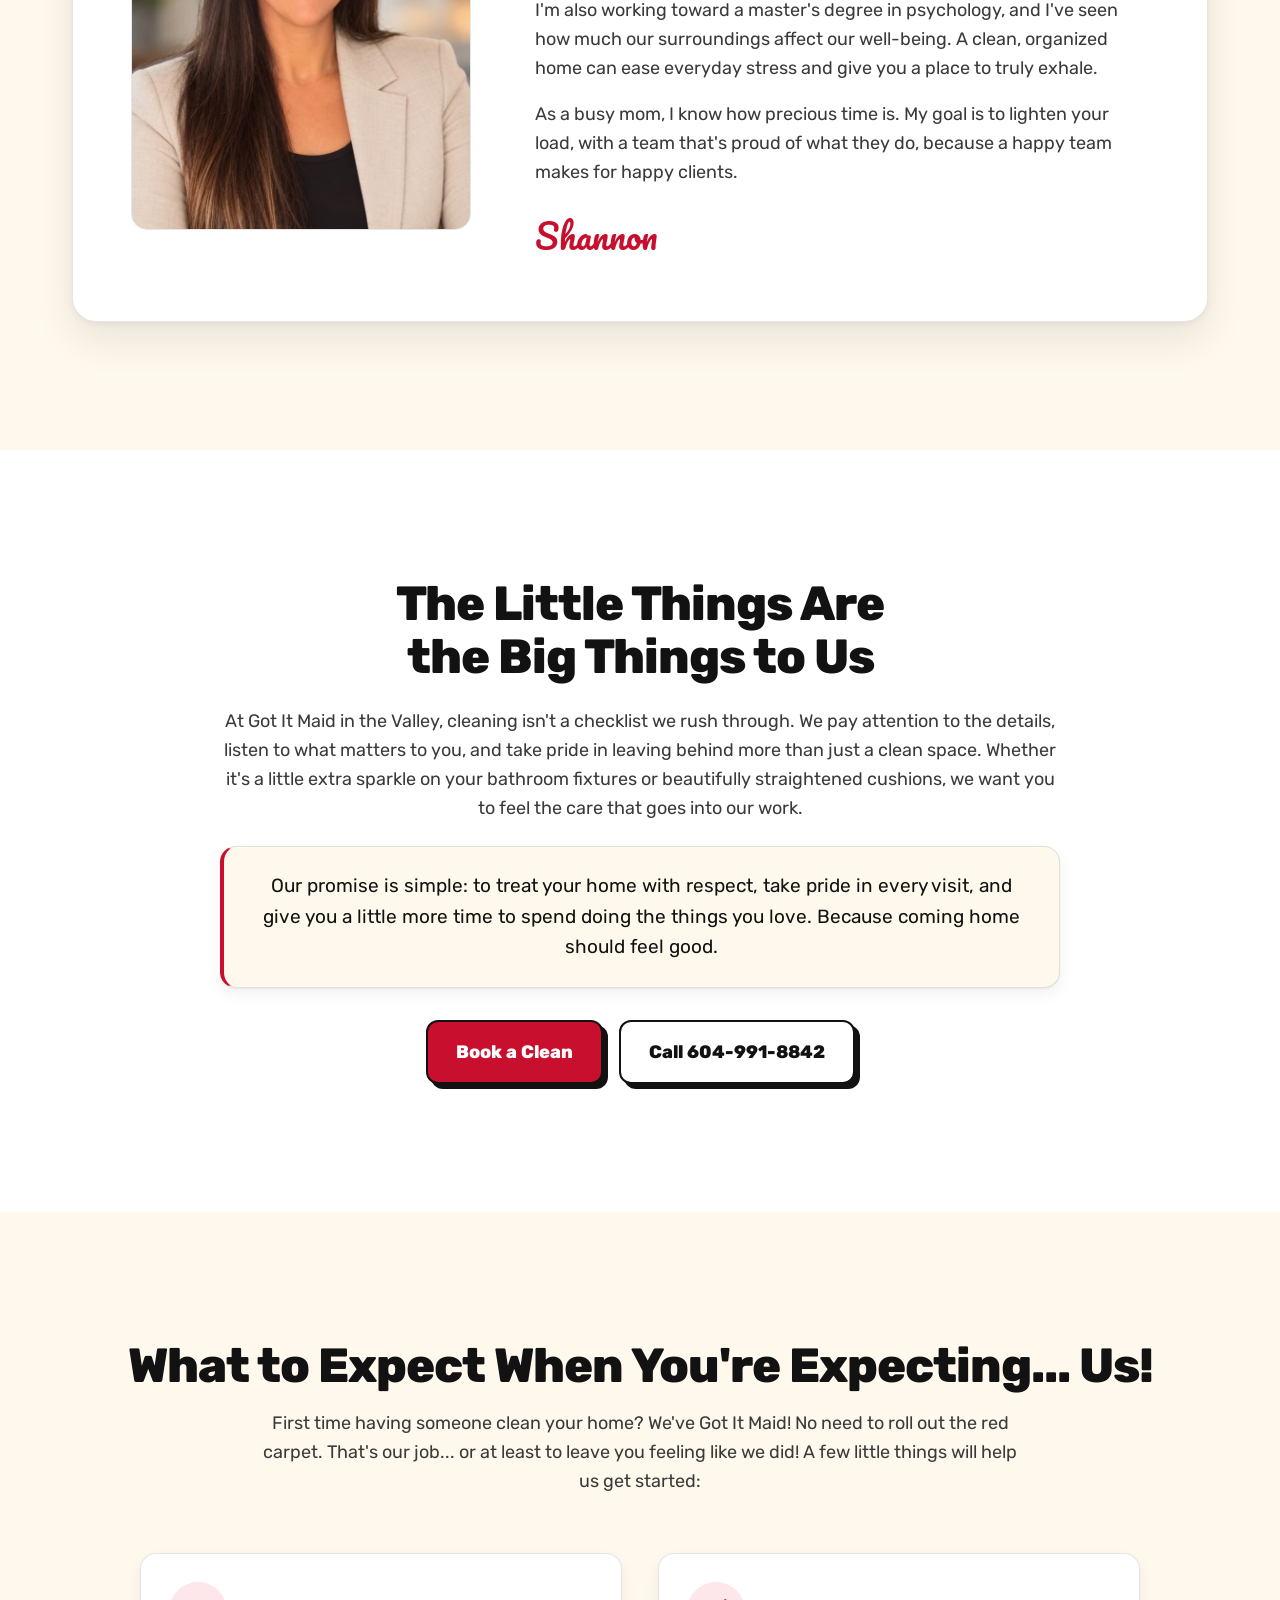
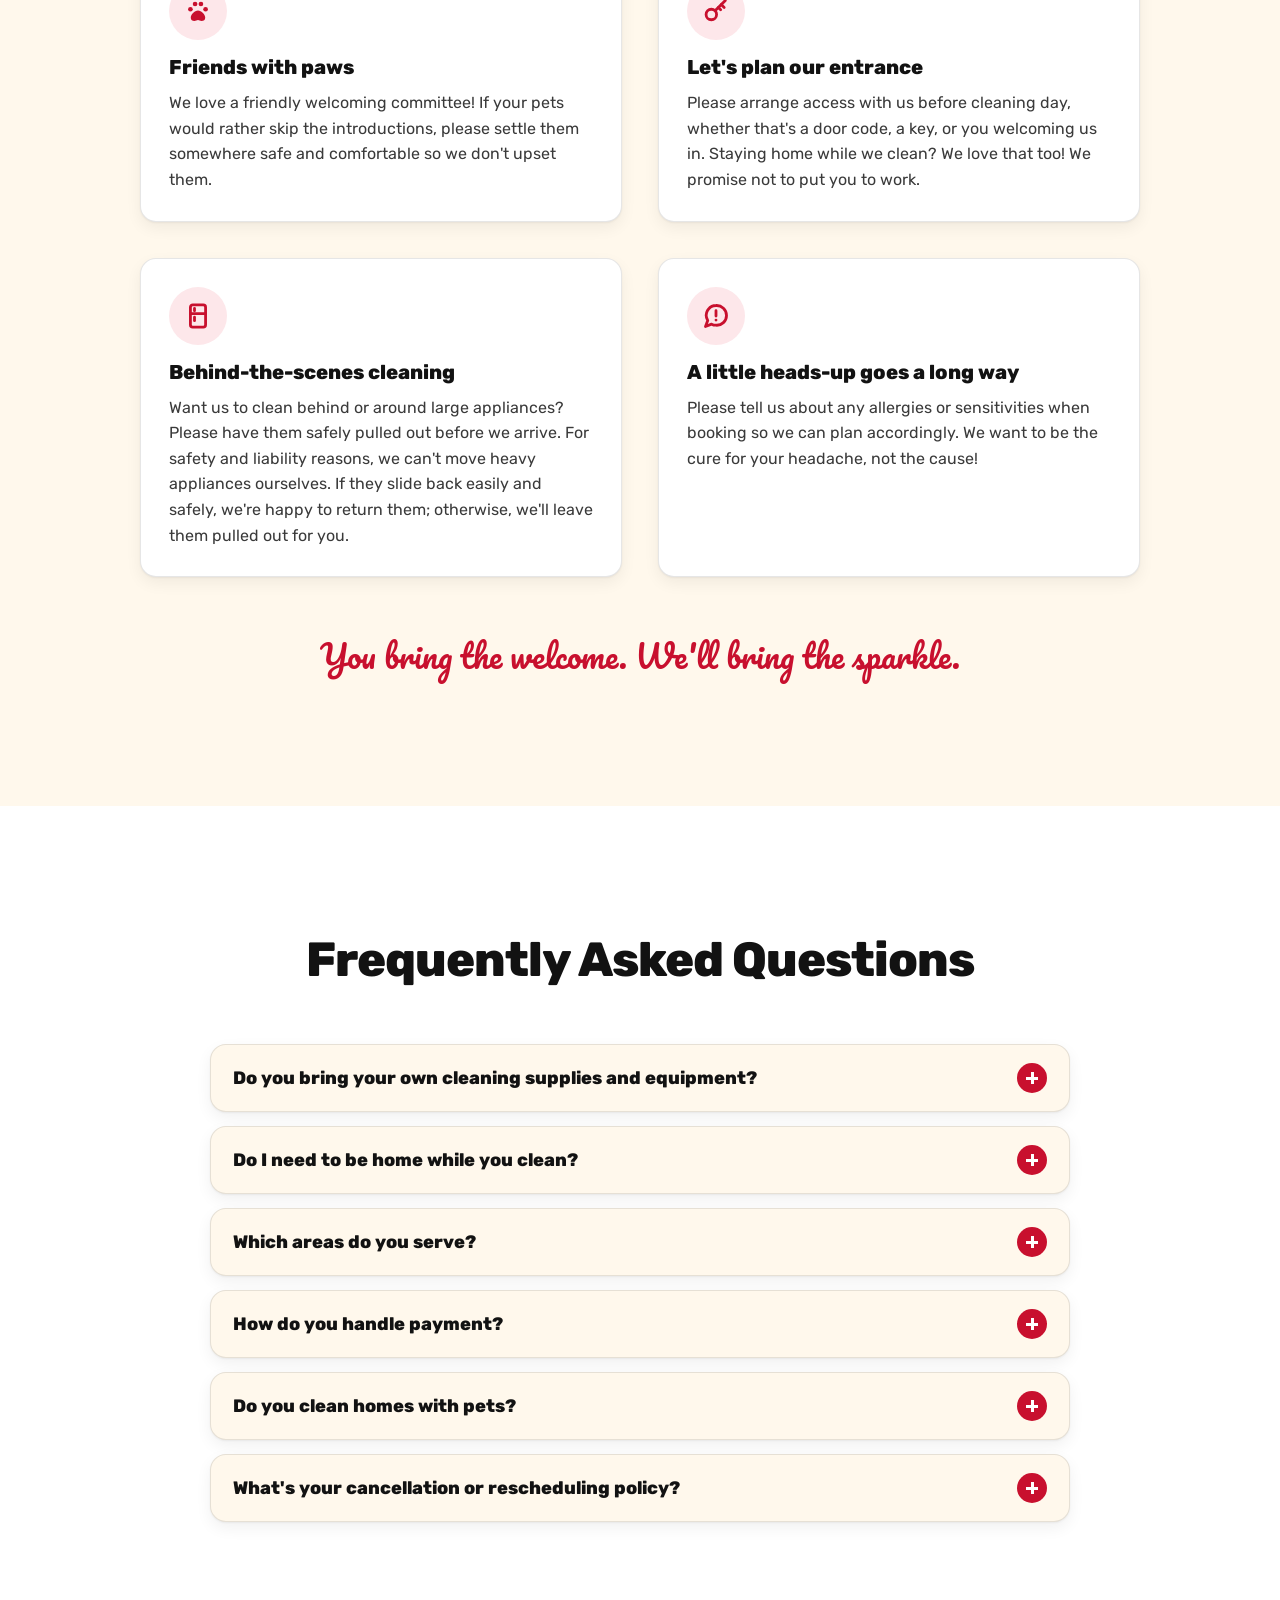
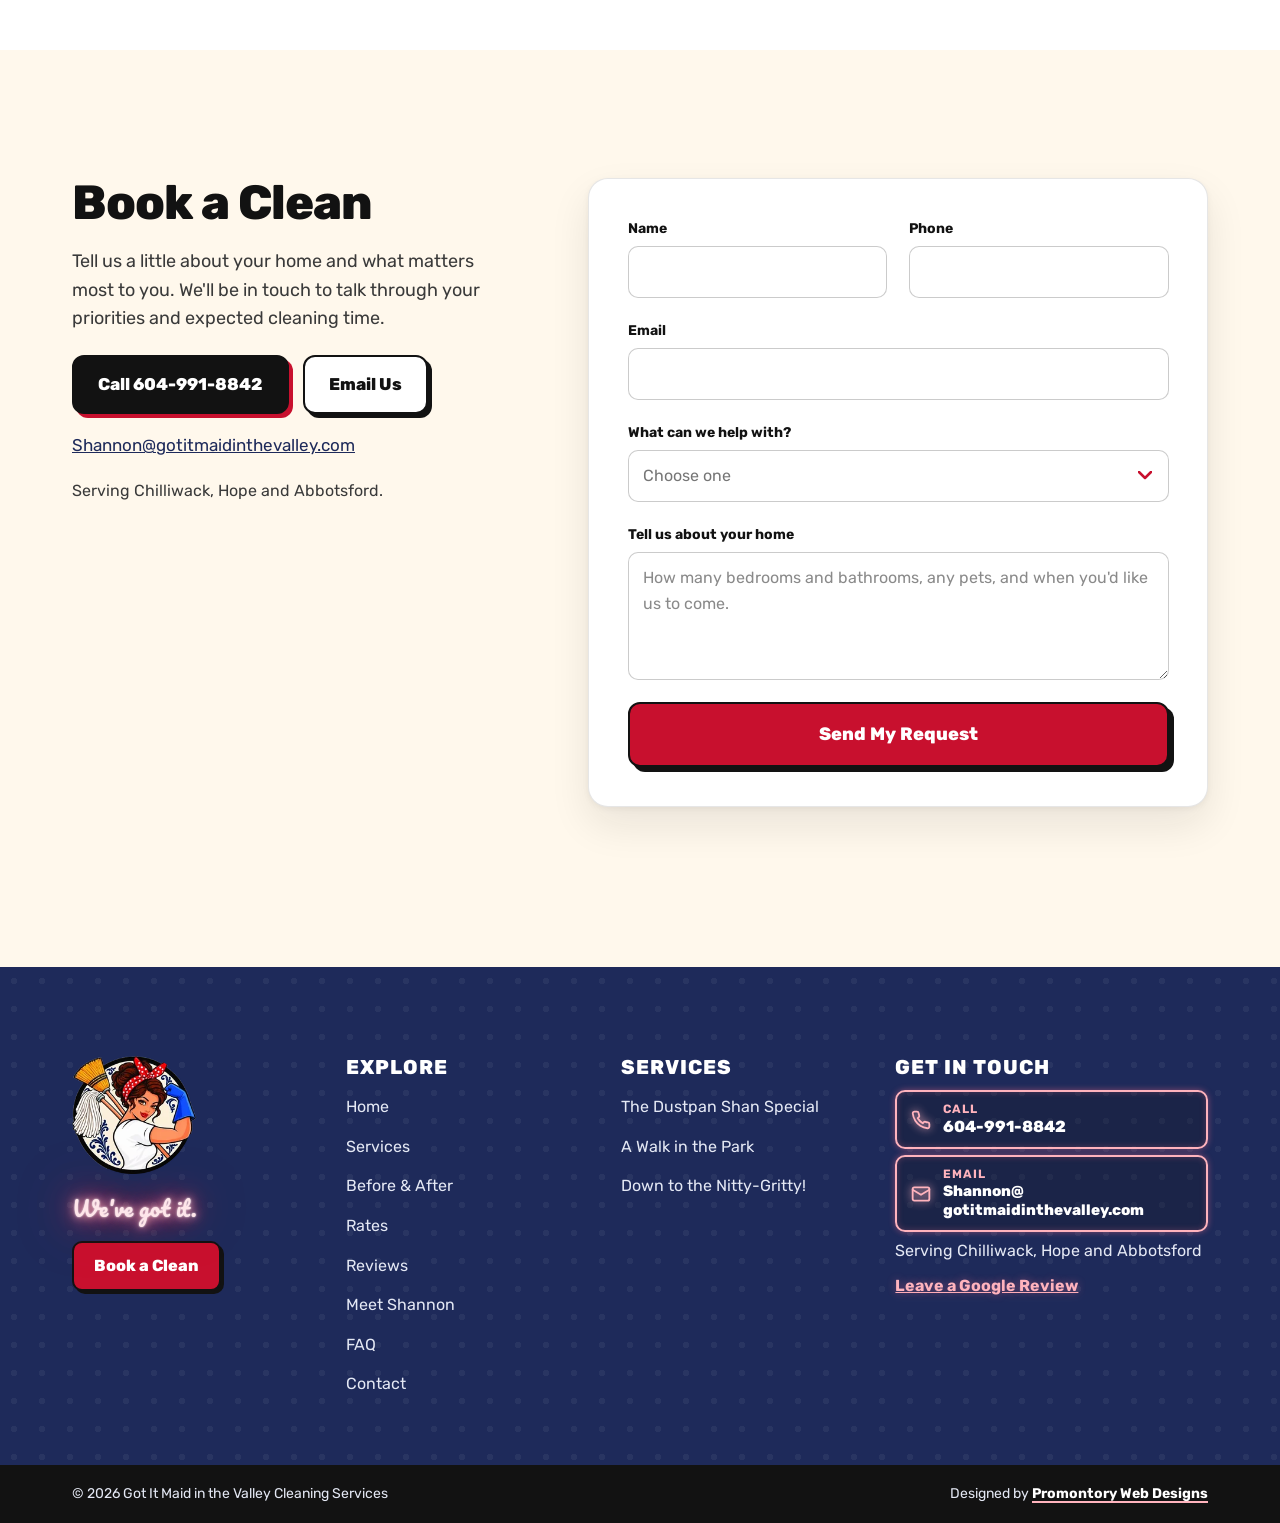
==== commit 897ed835: "Updated Text" ====
--- a/index.html
+++ b/index.html
@@ -110,7 +110,7 @@
     <section id="top" class="hero">
       <div class="wrap hero-inner">
         <div class="hero-copy">
-          <p class="eyebrow"><span class="eyebrow-lead">House cleaning in&nbsp;</span>Chilliwack, Hope &amp; Abbotsford</p>
+          <p class="eyebrow"><span><span class="eyebrow-lead">House cleaning in </span>Chilliwack, Hope, Abbotsford &amp; the Fraser Valley</span></p>
           <h1>Cleaning Services With a Little Extra Heart</h1>
           <p class="lead">When life gets messy, we're here to help.</p>
           <!-- Fun line: may be swapped later -->
@@ -386,15 +386,15 @@
           <figure class="review-card reveal">
             <div class="stars" role="img" aria-label="5 out of 5 stars">★★★★★</div>
             <blockquote cite="https://maps.app.goo.gl/twQFxpxfhj3UbYDJ9">Shannon was a godsend when she provided cleaning services (and friendship) when I lived in Chilliwack ten years ago. She was always on time, worked quickly and my house sparkled when she was finished. I was sorry to lose her when I relocated to Delta after my husband passed away and I could no longer manage the house on my own. I would highly recommend her cleaning services and I am so pleased to see that she has a business now. I just wish I lived closer so I could take advantage of her expertise! You will not be sorry having Shannon provide your cleaning services!</blockquote>
-            <figcaption>MaryLynn L. <a class="review-source" href="https://maps.app.goo.gl/twQFxpxfhj3UbYDJ9" target="_blank" rel="noopener">via Google</a></figcaption>
+            <figcaption>MaryLynn L. <a class="review-source review-link" href="https://maps.app.goo.gl/twQFxpxfhj3UbYDJ9" target="_blank" rel="noopener">Read this review on Google</a></figcaption>
           </figure>
-          <!-- No star rating until it's confirmed -->
           <figure class="review-card reveal">
+            <div class="stars" role="img" aria-label="5 out of 5 stars">★★★★★</div>
             <blockquote cite="https://share.google/ZxWYDPyQ2tDevwrZf">
               <p>I can't say enough good things about Shannon! She genuinely cares about the work she does, and it shows in all the little details. She always does an amazing job cleaning our home, but it's the extra touches that really stand out. She's even left fun little surprises and tidbits around the house that always make me smile!</p>
               <p>It's so nice having someone who takes such pride in their work and treats your home with so much care. Highly recommend Shannon!</p>
             </blockquote>
-            <figcaption>Laura, Google review <a class="review-source review-link" href="https://share.google/ZxWYDPyQ2tDevwrZf" target="_blank" rel="noopener">Read this review on Google</a></figcaption>
+            <figcaption>Laura <a class="review-source review-link" href="https://share.google/ZxWYDPyQ2tDevwrZf" target="_blank" rel="noopener">Read this review on Google</a></figcaption>
           </figure>
           <div class="qr-card dots-red reveal">
             <div class="qr-inner">
@@ -415,7 +415,7 @@
     <section id="welcome" class="section welcome bg-white">
       <div class="wrap">
         <div class="welcome-copy reveal">
-          <h2 class="section-title">It's All About Coming Home</h2>
+          <h2 class="section-title">Come Home and Breathe Easy</h2>
           <p class="welcome-lead">At Got It Maid in the Valley, we believe a clean home is about so much more than sparkling countertops and freshly washed floors. It's about coming home, taking a deep breath, and feeling like a little weight has been lifted off your shoulders.</p>
           <p>We know life gets busy, houses get messy, and sometimes there just aren't enough hours in the day. That's where we come in!</p>
           <p>We put our whole hearts into the work we do. From the little details that make you smile to the bigger jobs that feel too overwhelming to tackle alone, we're here to help you fall in love with your space again.</p>
--- a/css/styles.css
+++ b/css/styles.css
@@ -48,7 +48,7 @@
   --radius-lg: 24px;
   --wrap: 1200px;
   --gutter: 32px;
-  --section-pad: clamp(72px, 10vw, 112px);
+  --section-pad: clamp(80px, 10vw, 128px);
 }
 
 /* ---------- Base ---------- */
@@ -170,9 +170,9 @@
 .menu-toggle:active { transform: translate(2px, 2px); box-shadow: 1px 1px 0 var(--black); }
 
 /* ---------- Hero ---------- */
-.hero { padding: clamp(56px, 5vw, 88px) 0 clamp(80px, 7.5vw, 128px); }
+.hero { padding: clamp(88px, 8vw, 144px) 0 clamp(112px, 10vw, 176px); }
 .hero-inner { display: flex; flex-wrap: wrap; align-items: center; gap: clamp(48px, 5vw, 72px); }
-.hero-copy { flex: 1 1 520px; min-width: 0; display: flex; flex-direction: column; gap: 24px; }
+.hero-copy { flex: 1 1 520px; min-width: 0; display: flex; flex-direction: column; gap: 28px; }
 .hero-kicker { font-size: 28px; color: var(--red); }
 .hero h1 { font-size: clamp(40px, 5.4vw, 66px); line-height: 1.04; font-weight: 800; letter-spacing: -1.5px; text-wrap: balance; }
 .lead { font-size: 22px; color: var(--ink); max-width: 540px; }
@@ -181,10 +181,12 @@
   background: var(--white); border: var(--outline); border-radius: 999px; box-shadow: var(--shadow-sm);
   padding: 6px 14px; font-size: 14px; font-weight: 700; color: var(--navy);
 }
-@media (max-width: 370px) { .eyebrow-lead { display: none; } }
+/* Phones: drop "House cleaning in" so the four areas fit on one line */
+@media (max-width: 760px) { .eyebrow-lead { display: none; } }
 .eyebrow::before { content: ""; width: 8px; height: 8px; border-radius: 50%; background: var(--red); }
 .hero-fun { font-size: 26px; line-height: 1.4; color: var(--red); }
-.hero .btn-row { padding-top: 6px; }
+.hero .eyebrow { margin-bottom: 6px; }
+.hero .btn-row { padding-top: 16px; }
 .hero-logo { flex: 1 1 360px; min-width: 0; display: flex; justify-content: center; }
 .hero-logo img { width: 360px; animation: float 6s ease-in-out infinite; }
 /* Tablets: once the logo drops below the text, centre everything and keep the logo smaller */
@@ -434,10 +436,10 @@
 .review-card blockquote { margin: 0; color: var(--ink); font-size: 18px; line-height: 1.7; }
 .review-card blockquote p + p { margin-top: 1em; }
 .review-card blockquote::before { content: "\201C"; display: block; font-family: Georgia, "Times New Roman", serif; font-weight: 700; font-size: 64px; line-height: .5; color: var(--red); margin: 8px 0 6px; }
-.review-card figcaption { font-weight: 800; font-size: 15px; }
+.review-card figcaption { margin-top: auto; padding-top: 16px; border-top: 1px solid rgba(18,18,18,.12); font-weight: 800; font-size: 16px; }
 .review-source { font-weight: 400; color: var(--ink); }
 a.review-source { text-decoration: underline; text-underline-offset: 3px; }
-.review-link { display: block; margin-top: 4px; }
+.review-link { display: block; margin-top: 2px; font-size: 14px; }
 @media (hover: hover) { a.review-source:hover { color: var(--red); } }
 .stars { color: var(--red); font-size: 22px; letter-spacing: 3px; }
 .qr-card {
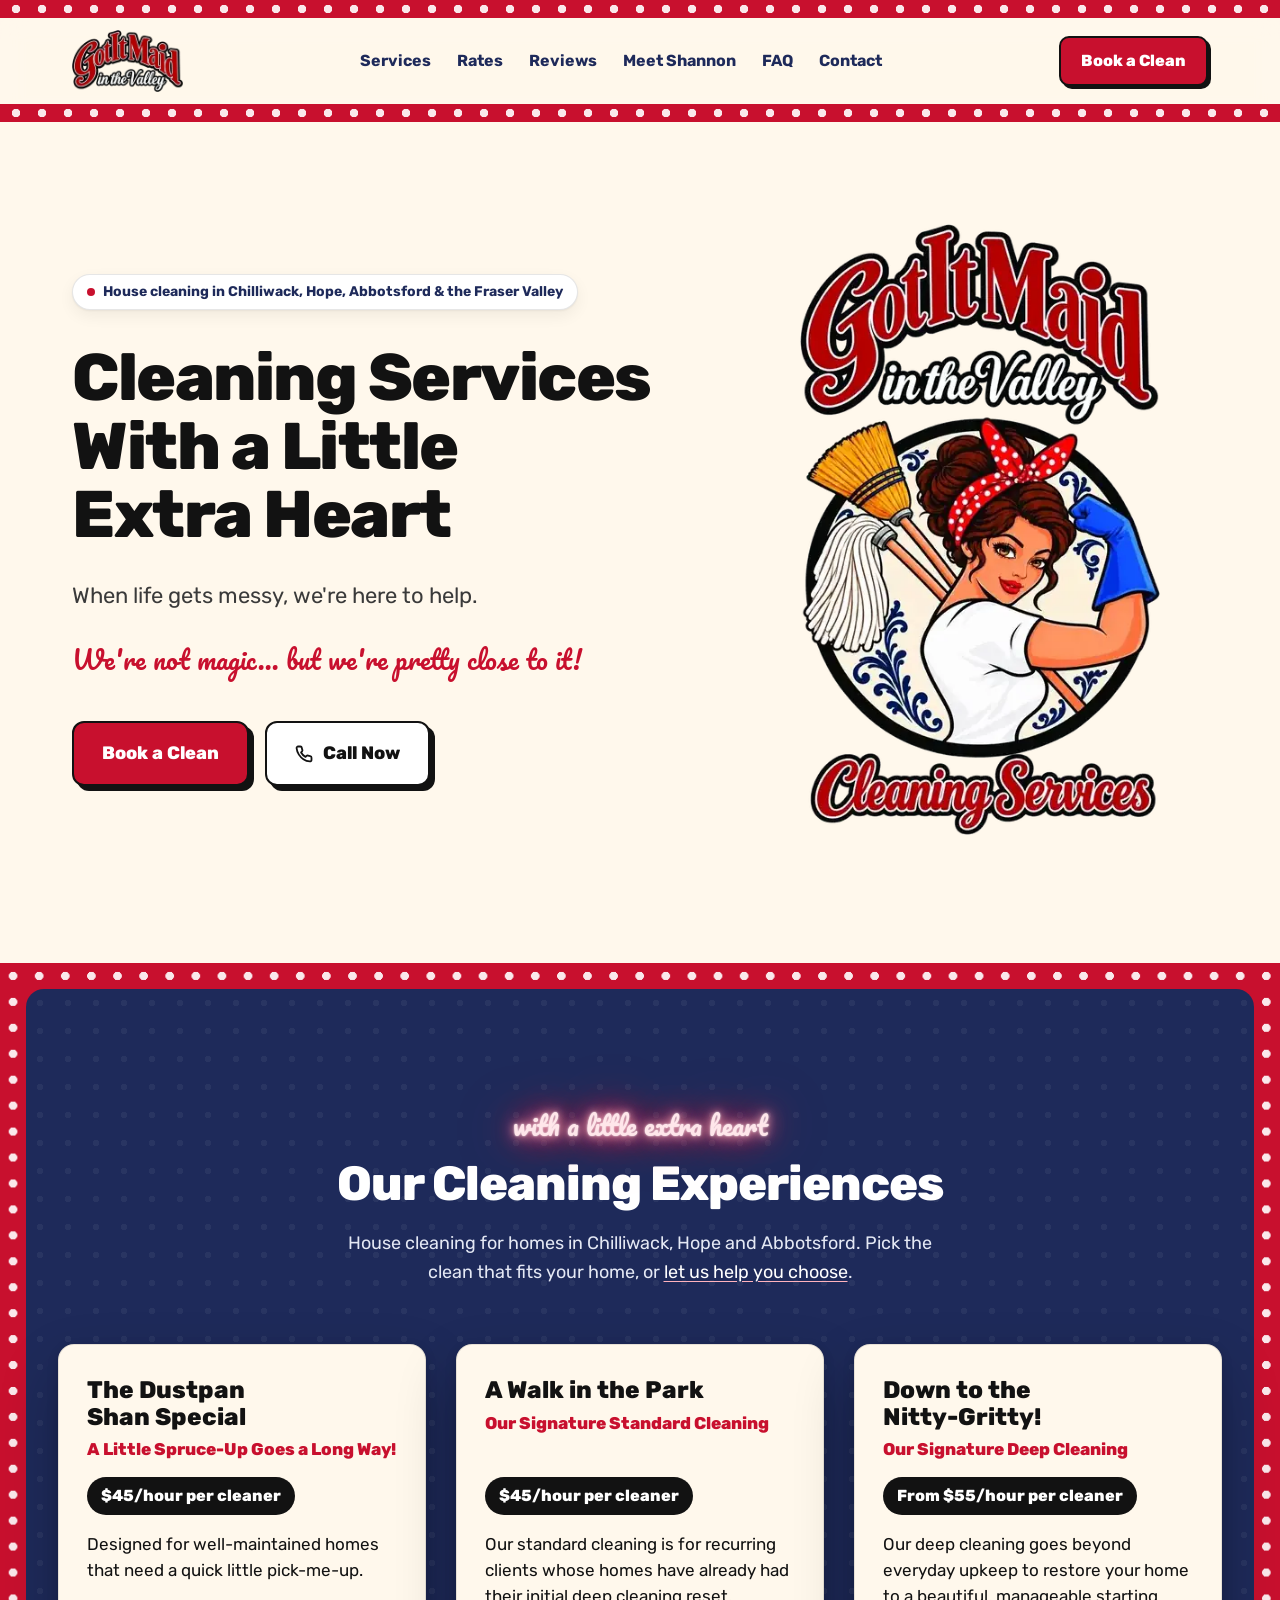
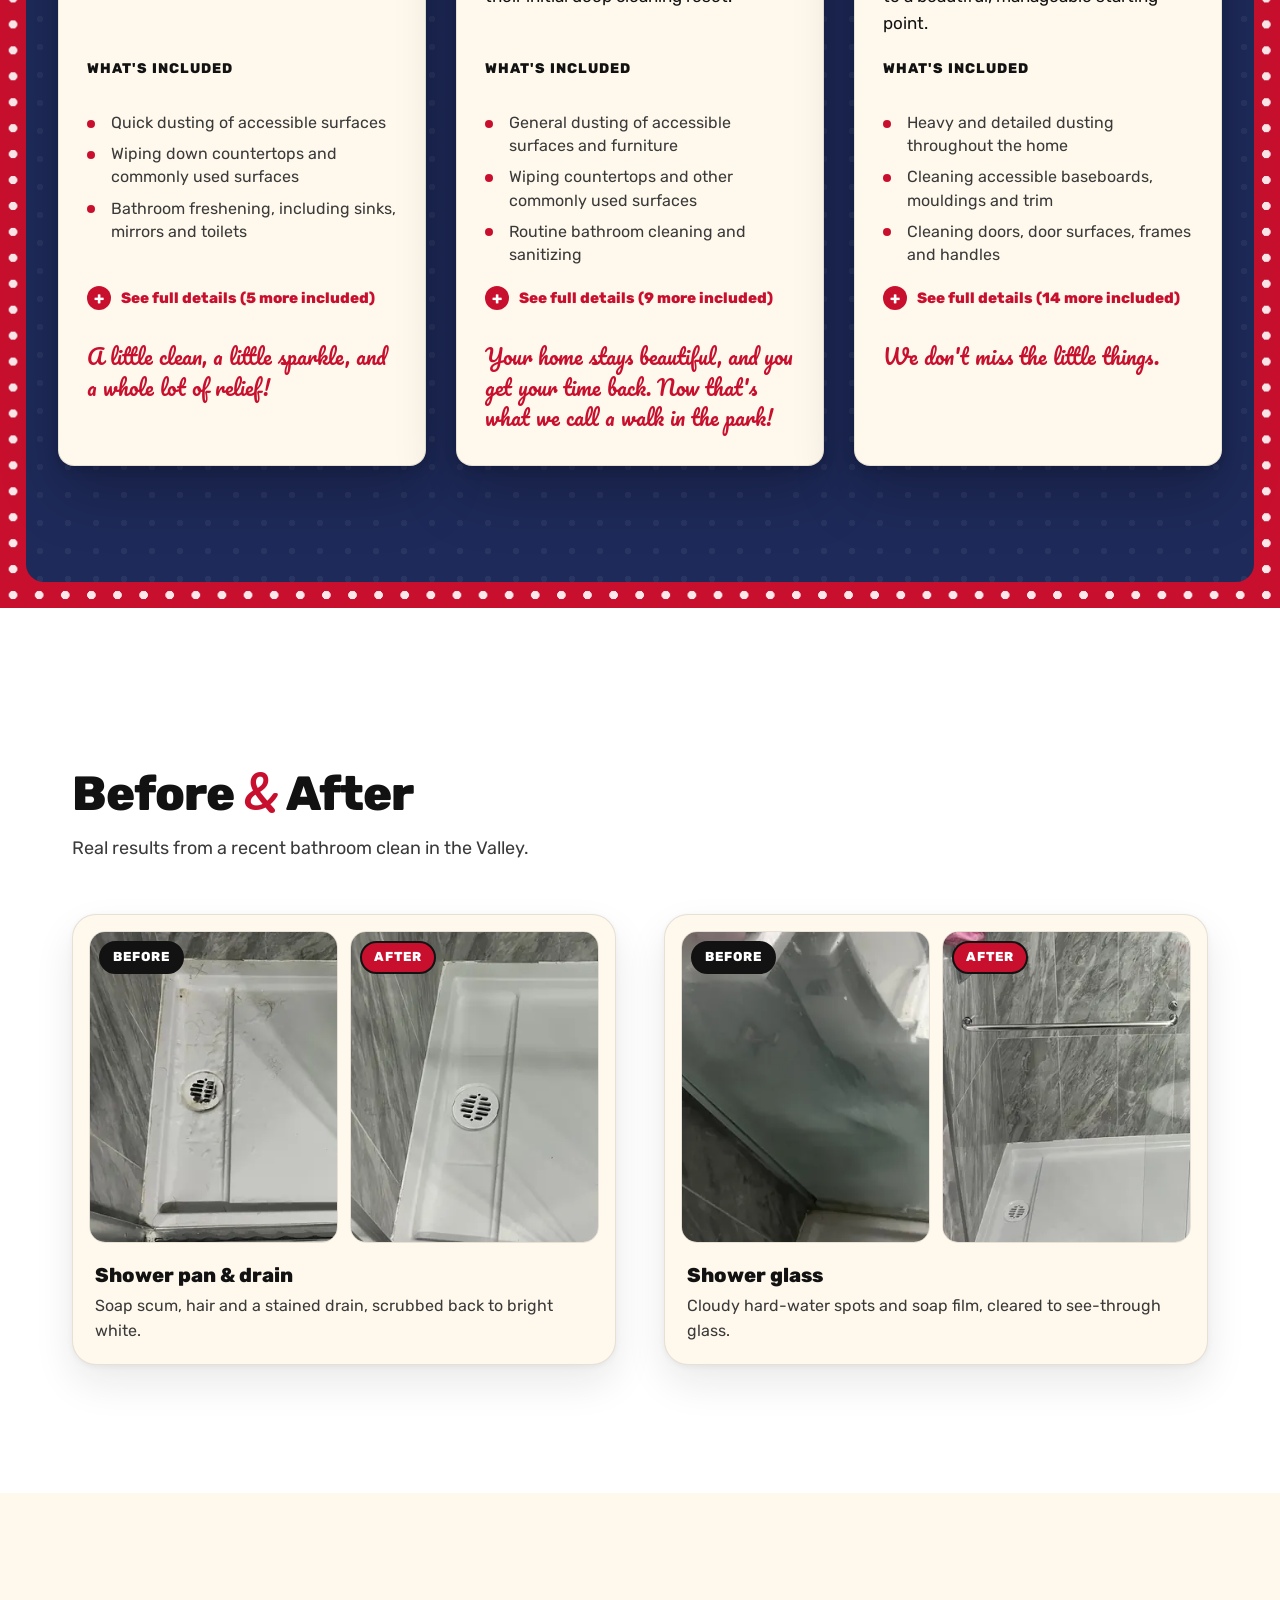
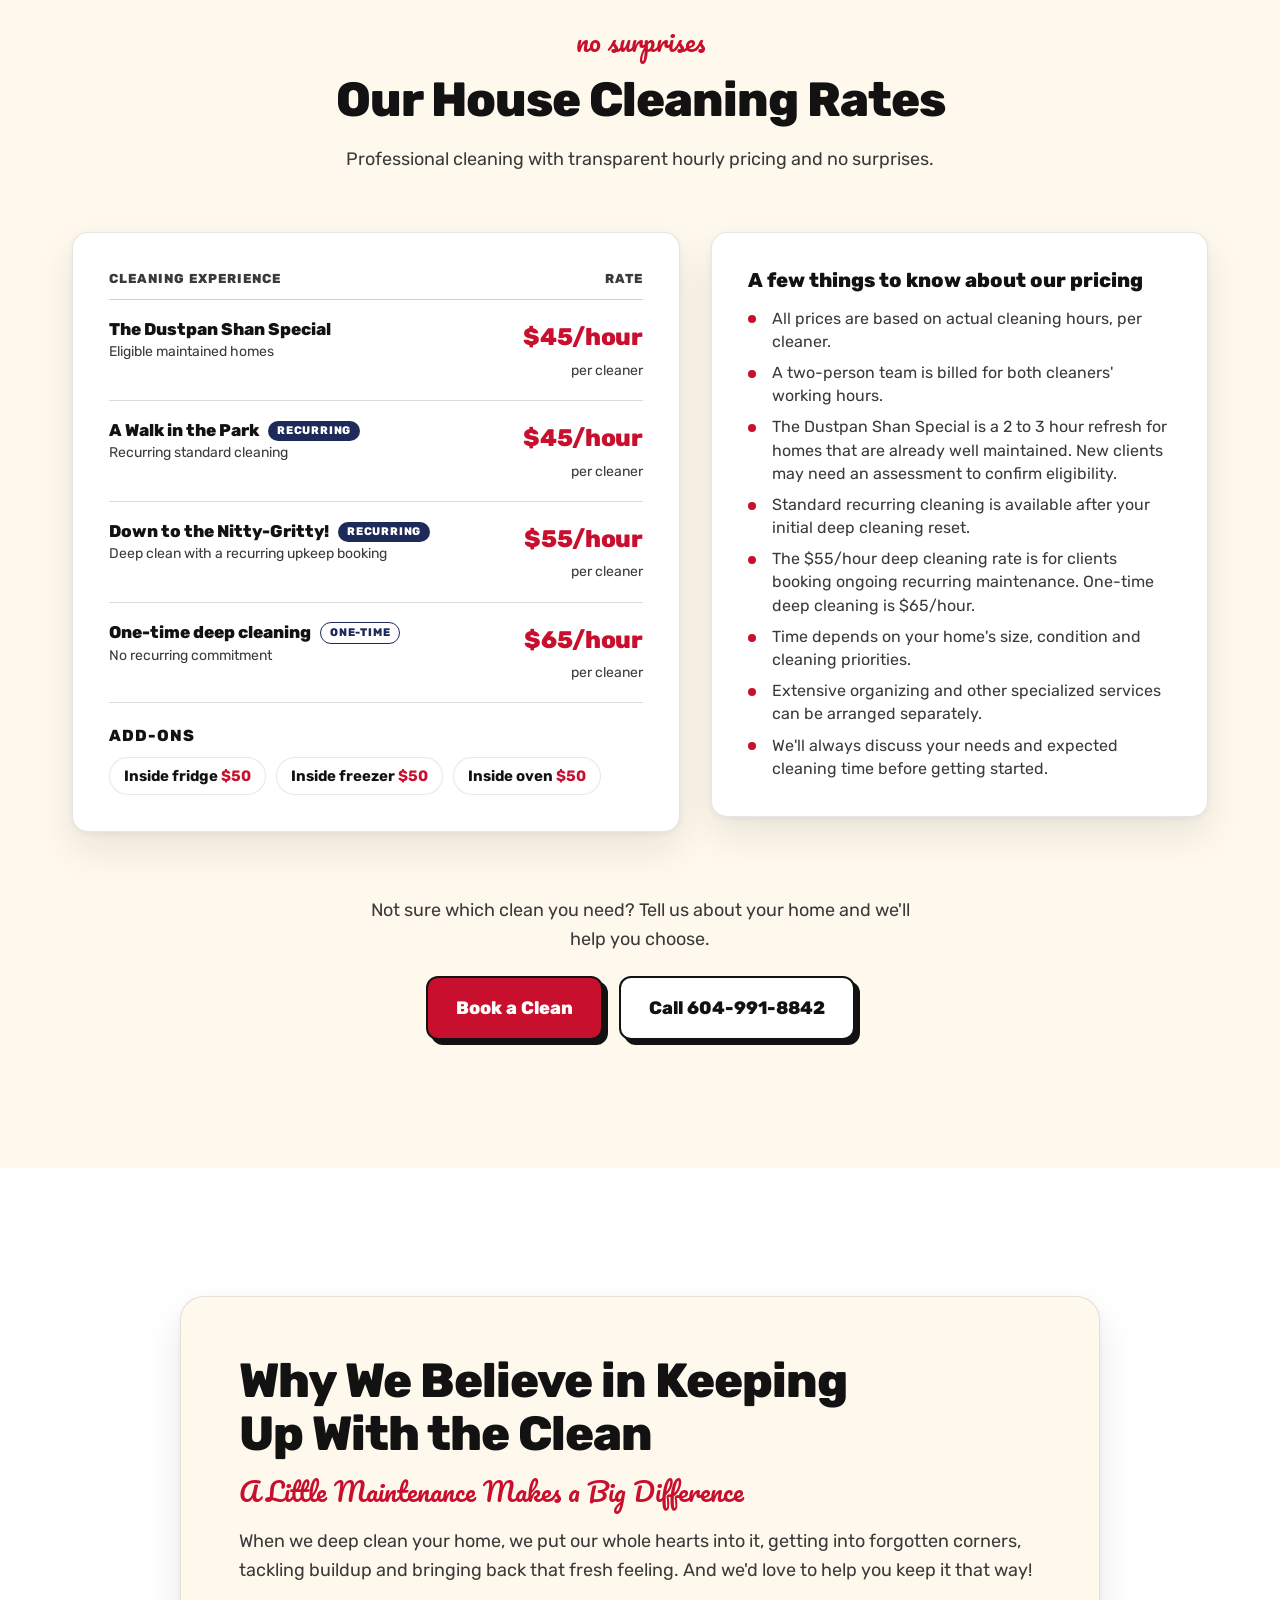
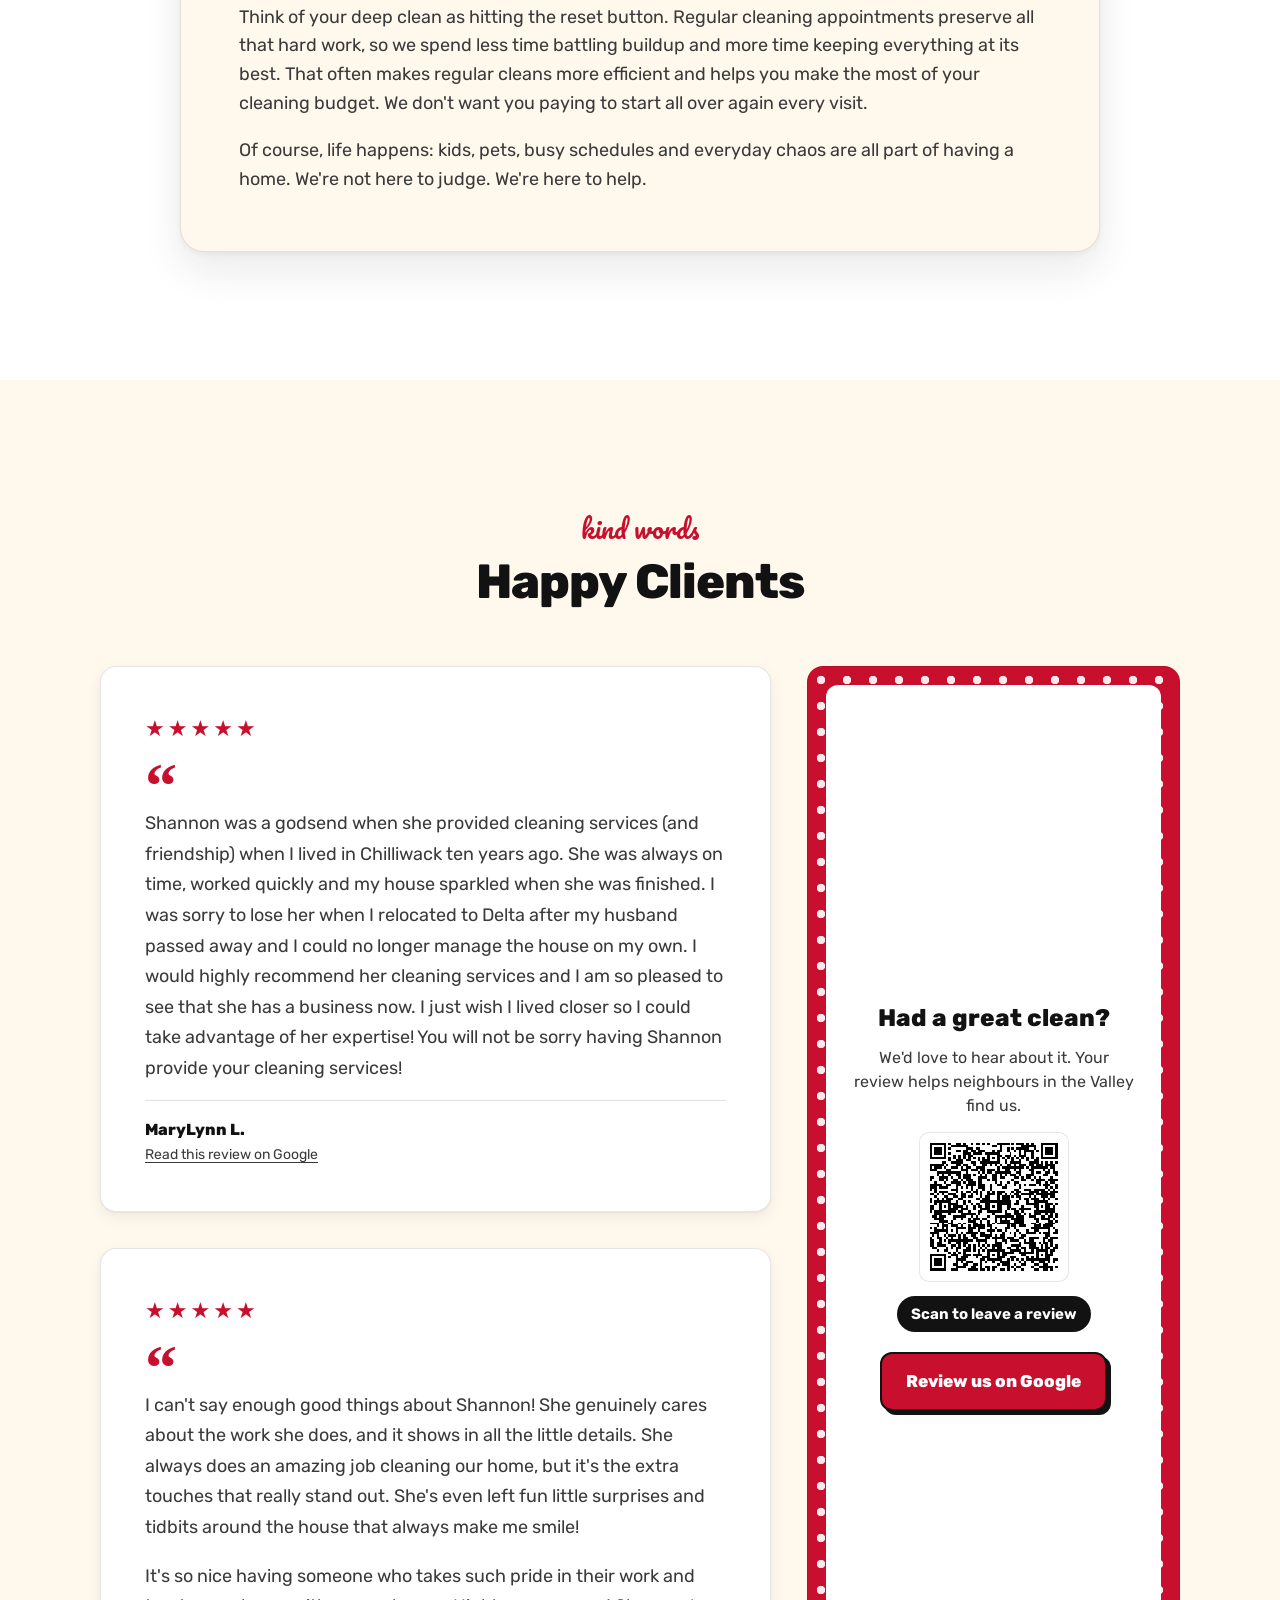
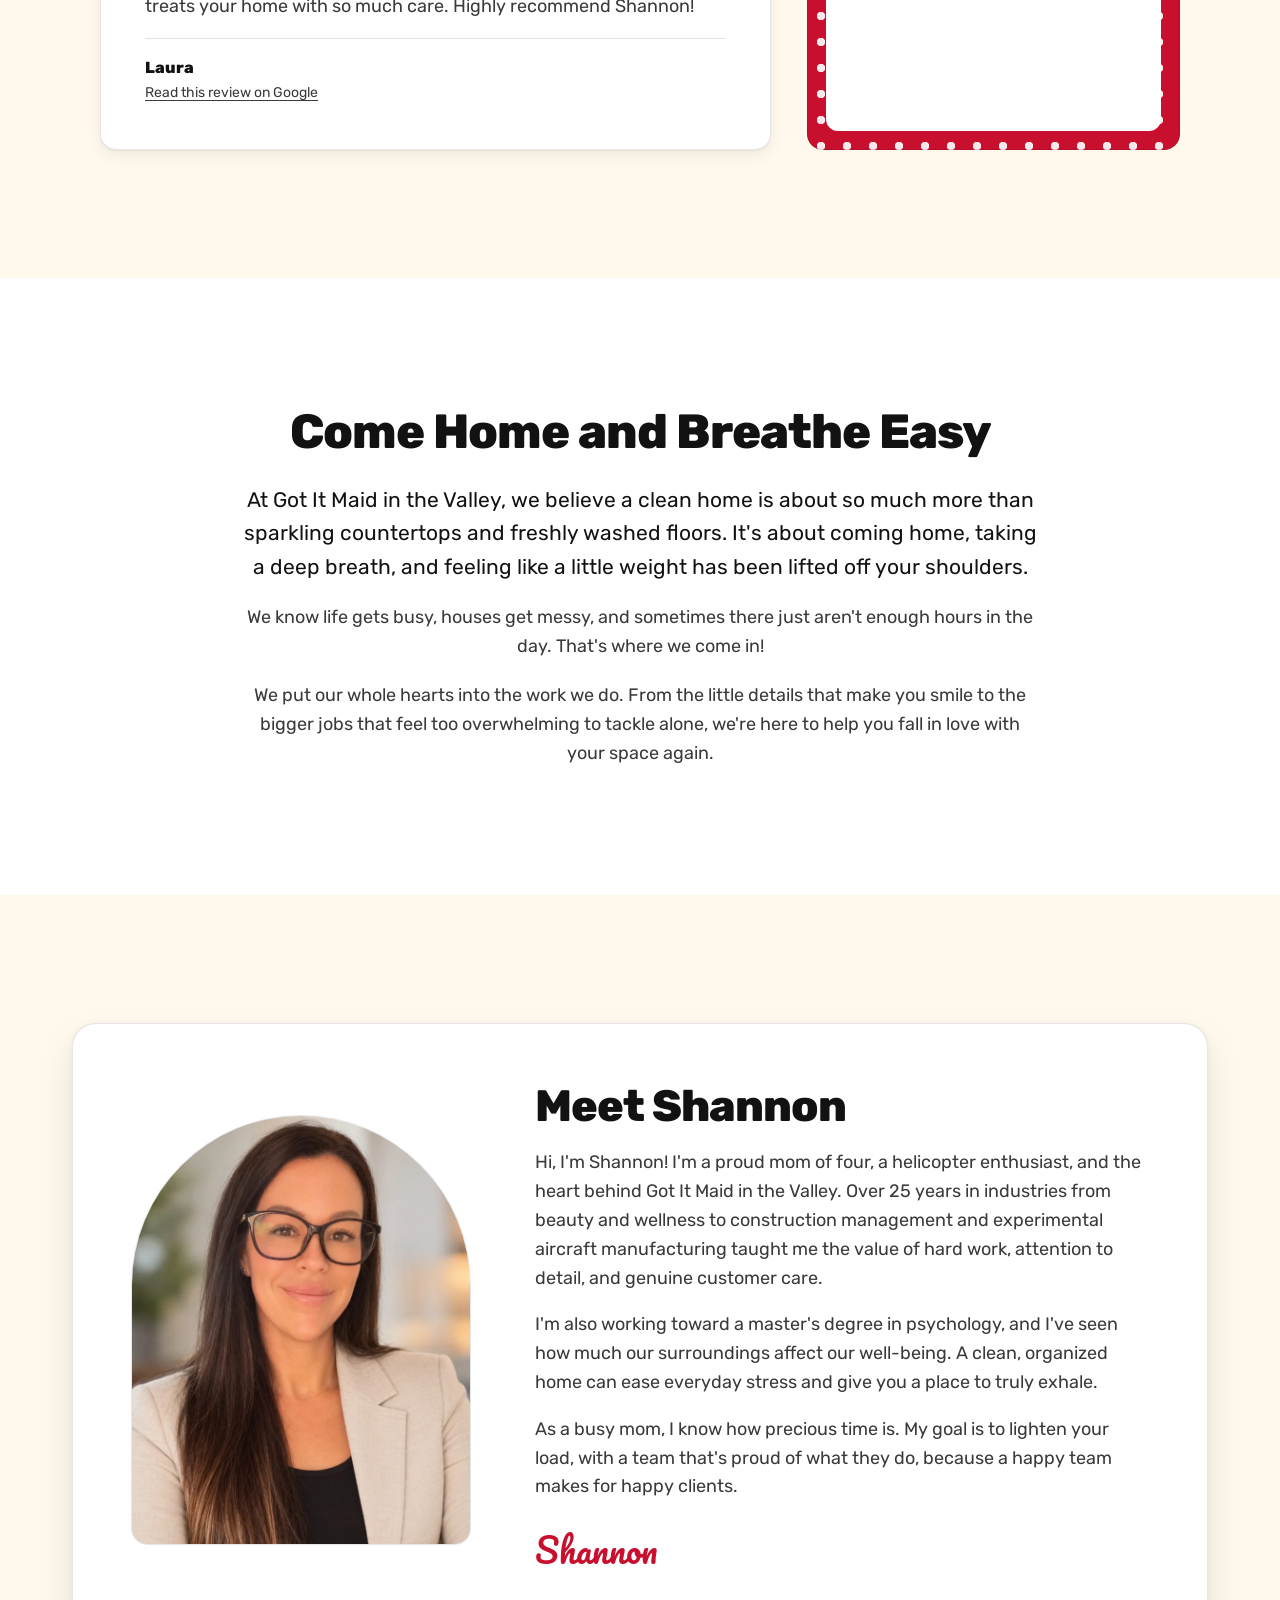
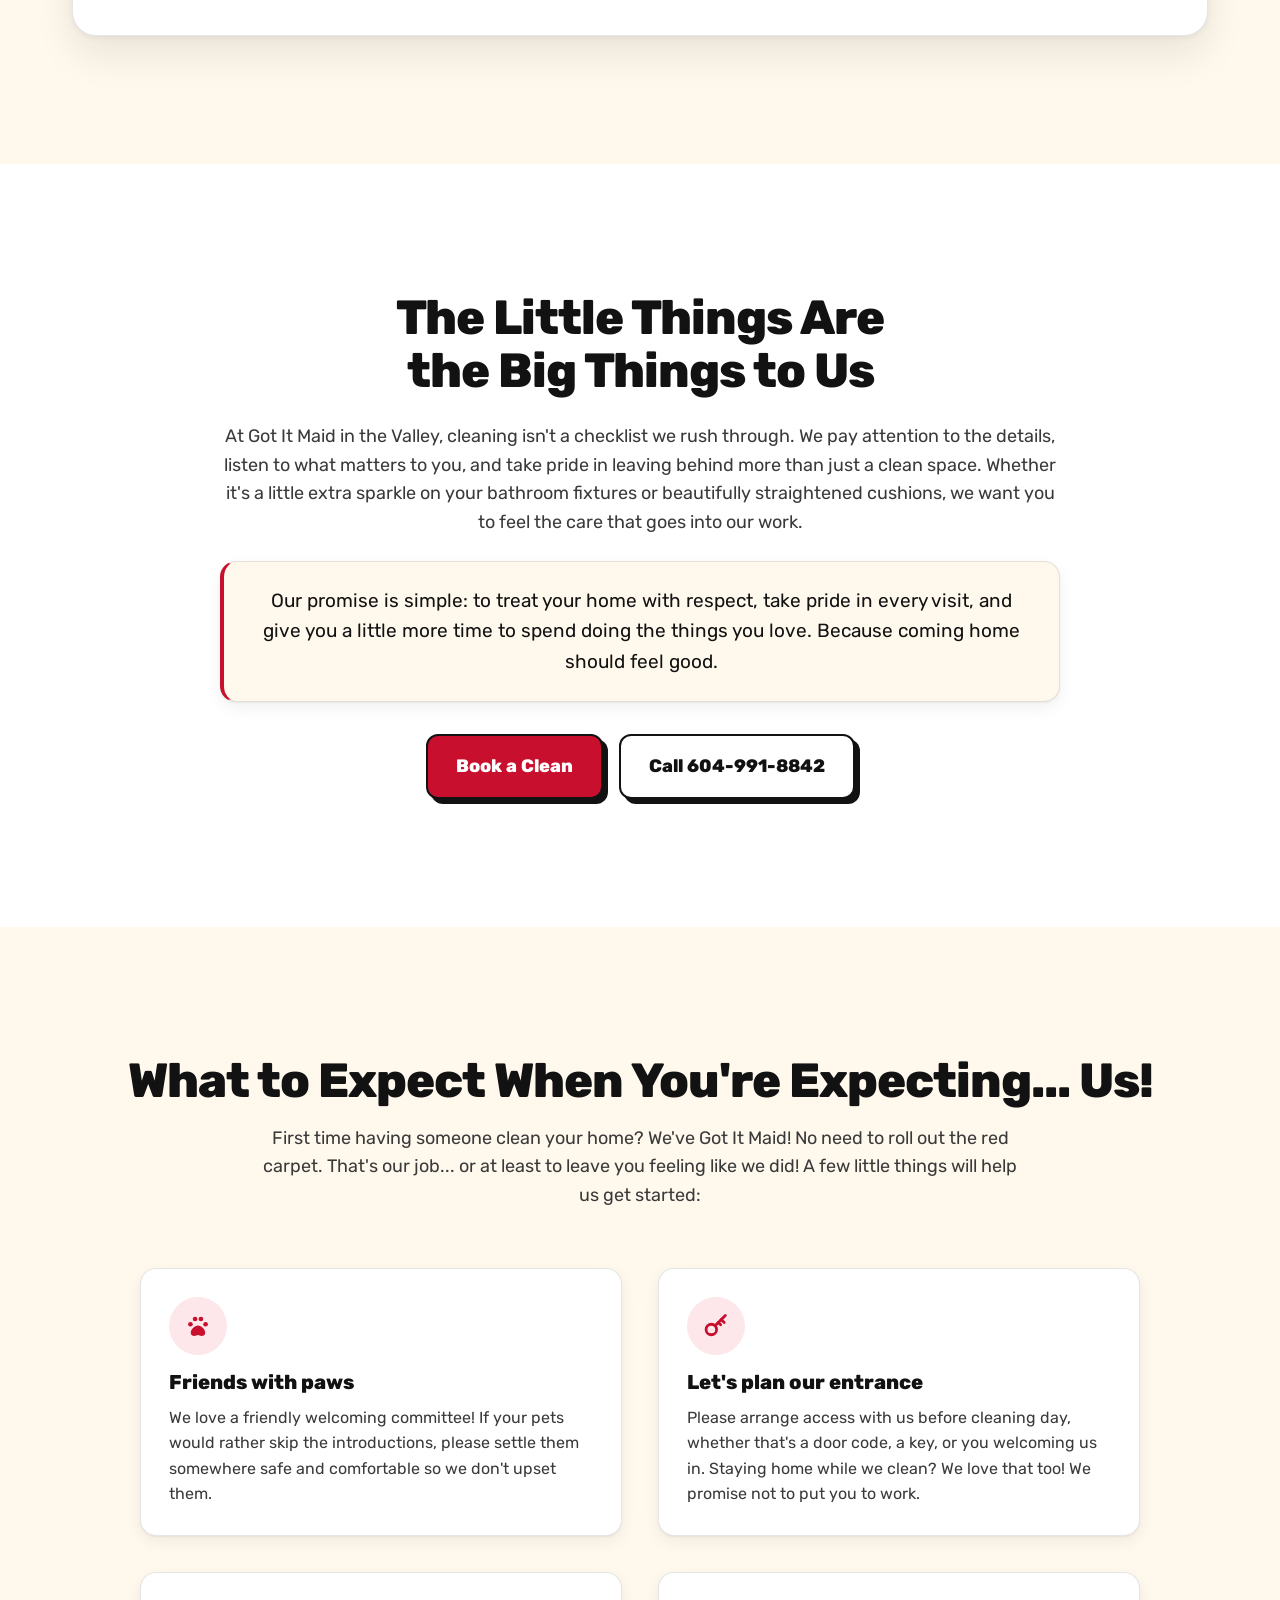
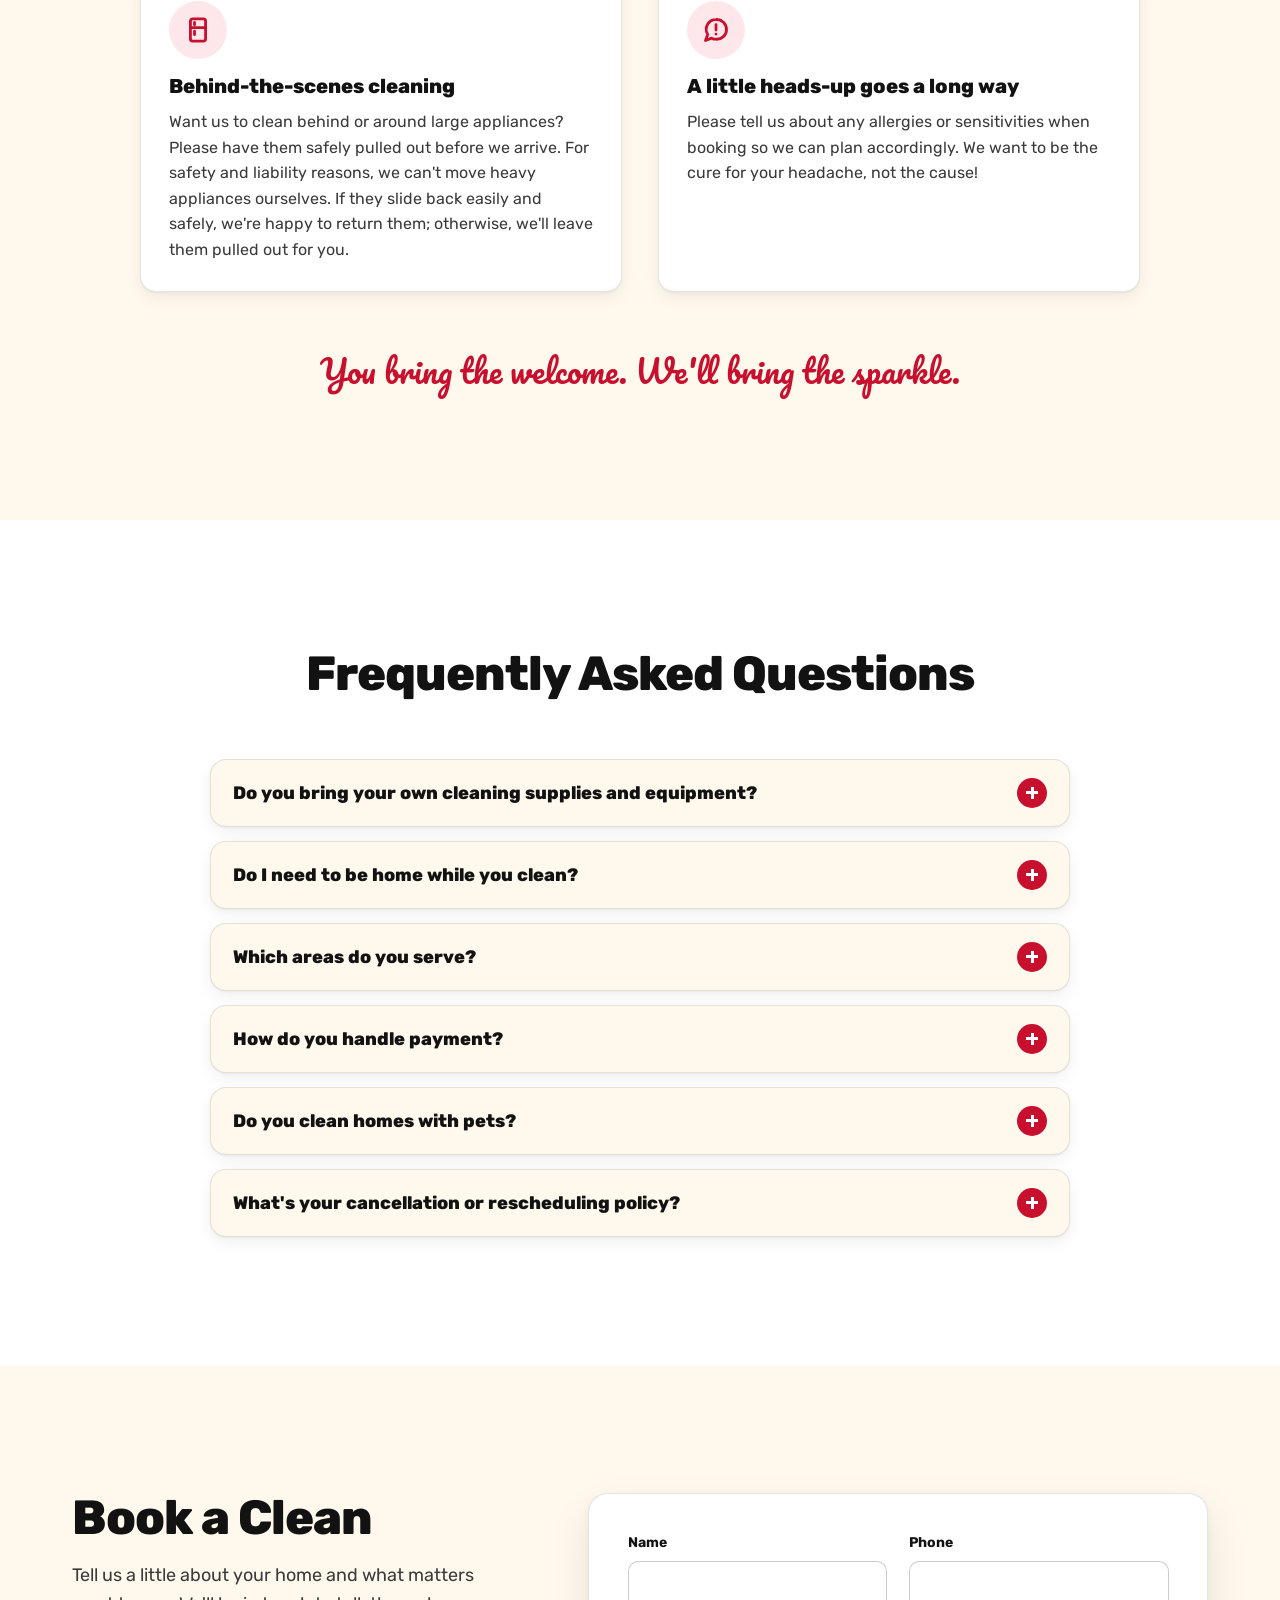
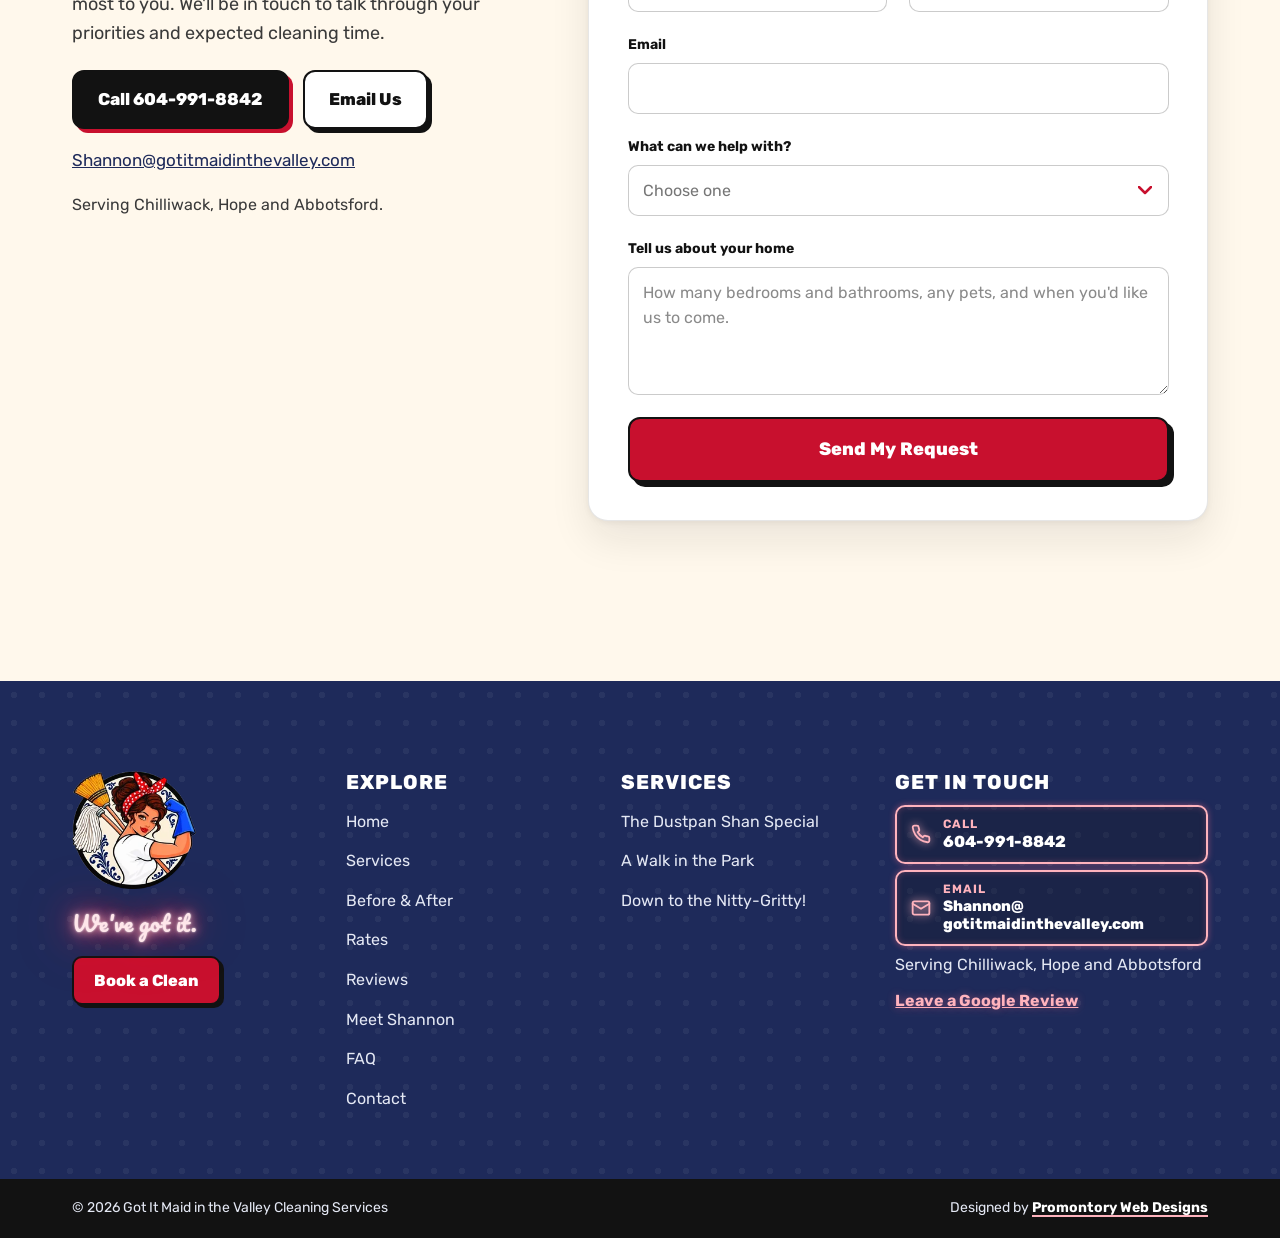
==== commit 89d21aa0: "Added more whitespace and mobile focused updates" ====
--- a/index.html
+++ b/index.html
@@ -154,23 +154,23 @@
                   <li>Quick dusting of accessible surfaces</li>
                   <li>Wiping down countertops and commonly used surfaces</li>
                   <li>Bathroom freshening, including sinks, mirrors and toilets</li>
+                </ul>
+              </div>
+              <details class="more">
+                <summary><span class="more-closed">See full details (5 more included)</span><span class="more-open">Show less</span></summary>
+                <ul class="included">
                   <li>Quick kitchen refresh</li>
-                </ul>
-              </div>
-              <details class="more">
-                <summary><span class="more-closed">See full details (4 more included)</span><span class="more-open">Show less</span></summary>
-                <ul class="included">
                   <li>Tidying and straightening common living spaces</li>
                   <li>Vacuuming and mopping designated areas</li>
                   <li>Spruce up a welcoming spare room or two</li>
                   <li>Those little finishing touches that make your home feel welcoming</li>
                 </ul>
                 <p class="more-story">For when your home just needs a little love before the company arrives. Having friends over? Hosting a birthday dinner? Or maybe you just want to come home to a beautifully refreshed space without committing to a full cleaning.</p>
+                <div class="service-notes">
+                  <p class="service-meta"><strong>Time:</strong> Approximately 2 to 3 hours, depending on the size and condition of your home.</p>
+                  <p class="service-meta"><strong>Good to know:</strong> Designed for homes already in good condition that need a surface-level refresh rather than deep cleaning. We'll discuss your priorities beforehand so we can make the most of our time.</p>
+                </div>
               </details>
-              <div class="service-notes">
-                <p class="service-meta"><strong>Time:</strong> Approximately 2 to 3 hours, depending on the size and condition of your home.</p>
-                <p class="service-meta"><strong>Good to know:</strong> Designed for homes already in good condition that need a surface-level refresh rather than deep cleaning. We'll discuss your priorities beforehand so we can make the most of our time.</p>
-              </div>
               <p class="service-closing">A little clean, a little sparkle, and a whole lot of relief!</p>
             </article>
 
@@ -188,12 +188,12 @@
                   <li>General dusting of accessible surfaces and furniture</li>
                   <li>Wiping countertops and other commonly used surfaces</li>
                   <li>Routine bathroom cleaning and sanitizing</li>
+                </ul>
+              </div>
+              <details class="more">
+                <summary><span class="more-closed">See full details (9 more included)</span><span class="more-open">Show less</span></summary>
+                <ul class="included">
                   <li>Cleaning sinks, faucets, toilets, mirrors, tubs and showers as part of regular upkeep</li>
-                </ul>
-              </div>
-              <details class="more">
-                <summary><span class="more-closed">See full details (8 more included)</span><span class="more-open">Show less</span></summary>
-                <ul class="included">
                   <li>Wiping kitchen countertops and cabinet fronts as needed</li>
                   <li>Cleaning the exterior of kitchen appliances</li>
                   <li>Cleaning the interior and exterior of the microwave</li>
@@ -204,10 +204,10 @@
                   <li>A final inspection and our signature finishing touches</li>
                 </ul>
                 <p class="more-story">Because keeping your home beautiful shouldn't feel like an uphill battle. It's the perfect way to keep your space fresh, comfortable and beautifully maintained without spending your precious free time doing all the work yourself.</p>
+                <div class="service-notes">
+                  <p class="service-meta"><strong>Perfect for:</strong> Weekly or biweekly recurring clients. We recommend 4 hours weekly rather than 8 biweekly for faster-paced homes.</p>
+                </div>
               </details>
-              <div class="service-notes">
-                <p class="service-meta"><strong>Perfect for:</strong> Weekly or biweekly recurring clients. We recommend 4 hours weekly rather than 8 biweekly for faster-paced homes.</p>
-              </div>
               <p class="service-closing">Your home stays beautiful, and you get your time back. Now that's what we call a walk in the park!</p>
             </article>
 
@@ -225,12 +225,12 @@
                   <li>Heavy and detailed dusting throughout the home</li>
                   <li>Cleaning accessible baseboards, mouldings and trim</li>
                   <li>Cleaning doors, door surfaces, frames and handles</li>
+                </ul>
+              </div>
+              <details class="more">
+                <summary><span class="more-closed">See full details (14 more included)</span><span class="more-open">Show less</span></summary>
+                <ul class="included">
                   <li>Wiping light switches and frequently touched surfaces</li>
-                </ul>
-              </div>
-              <details class="more">
-                <summary><span class="more-closed">See full details (13 more included)</span><span class="more-open">Show less</span></summary>
-                <ul class="included">
                   <li>Spot-cleaning walls and marks where safe for the finish</li>
                   <li>Interior window cleaning</li>
                   <li>Cleaning accessible window sills and tracks</li>
@@ -246,10 +246,10 @@
                   <li>Our signature finishing touches</li>
                 </ul>
                 <p class="more-story">Sometimes life happens, and the little things start adding up. Dust collects, corners get forgotten, and suddenly the house feels like one more thing on an already overwhelming to-do list. Don't worry. We've got you!</p>
+                <div class="service-notes">
+                  <p class="service-meta"><strong>Good to know:</strong> Deep cleaning is especially recommended for first-time clients. Depending on your home, we may recommend a second deep clean before moving to routine upkeep. During your consultation, we'll discuss what matters most to you and where to focus.</p>
+                </div>
               </details>
-              <div class="service-notes">
-                <p class="service-meta"><strong>Good to know:</strong> Deep cleaning is especially recommended for first-time clients. Depending on your home, we may recommend a second deep clean before moving to routine upkeep. During your consultation, we'll discuss what matters most to you and where to focus.</p>
-              </div>
               <p class="service-closing">We don't miss the little things.</p>
             </article>
           </div>
--- a/css/styles.css
+++ b/css/styles.css
@@ -258,8 +258,8 @@
   border: var(--outline); border-radius: var(--radius);
   padding: 32px 28px;
   /* Each card shares the grid's rows (subgrid), so the title block, price, blurb, included list,
-     expander, notes and closing line start at the same height across all three cards. */
-  display: grid; grid-row: span 7; grid-template-rows: subgrid; row-gap: 16px; align-content: start;
+     expander and closing line start at the same height across all three cards. */
+  display: grid; grid-row: span 6; grid-template-rows: subgrid; row-gap: 16px; align-content: start;
   box-shadow: var(--shadow-lg);
   transition: transform .25s ease, box-shadow .25s ease;
 }
@@ -303,6 +303,7 @@
 .service-card .service-closing { font-family: var(--font-script); color: var(--red); font-size: 21px; line-height: 1.45; padding-top: 6px; }
 .service-top { display: flex; flex-direction: column; gap: 12px; }
 .service-list, .service-notes { display: flex; flex-direction: column; gap: 12px; }
+.more .service-notes { margin: 14px 0 4px; }
 
 /* ---------- Rates (its own white section below the dotted Services frame) ---------- */
 .rates .section-head { gap: 12px; }
@@ -653,12 +654,17 @@
 }
 
 @media (max-width: 760px) {
-  :root { --gutter: 18px; }
+  :root { --gutter: 24px; }
   .brand img { height: 48px; }
   .header-actions .btn-sm { padding: 8px 14px; font-size: 15px; }
-  .hero { padding: 56px 0 88px; }
+  .hero { padding: 72px 0 104px; }
+  .hero-copy { gap: 26px; }
+  .hero h1 { font-size: 38px; }
+  .lead { font-size: 19px; }
+  .hero-fun { font-size: 23px; }
+  .hero .btn-row { padding-top: 10px; }
   .hero-logo img { width: 280px; }
-  .service-card { padding: 28px 22px; }
+  .service-card { padding: 32px 24px; row-gap: 18px; }
   .faq-item summary { font-size: 17px; padding: 16px 18px; }
   .faq-item summary::before { right: 18px; }
   .faq-item p { padding: 0 18px 20px; }
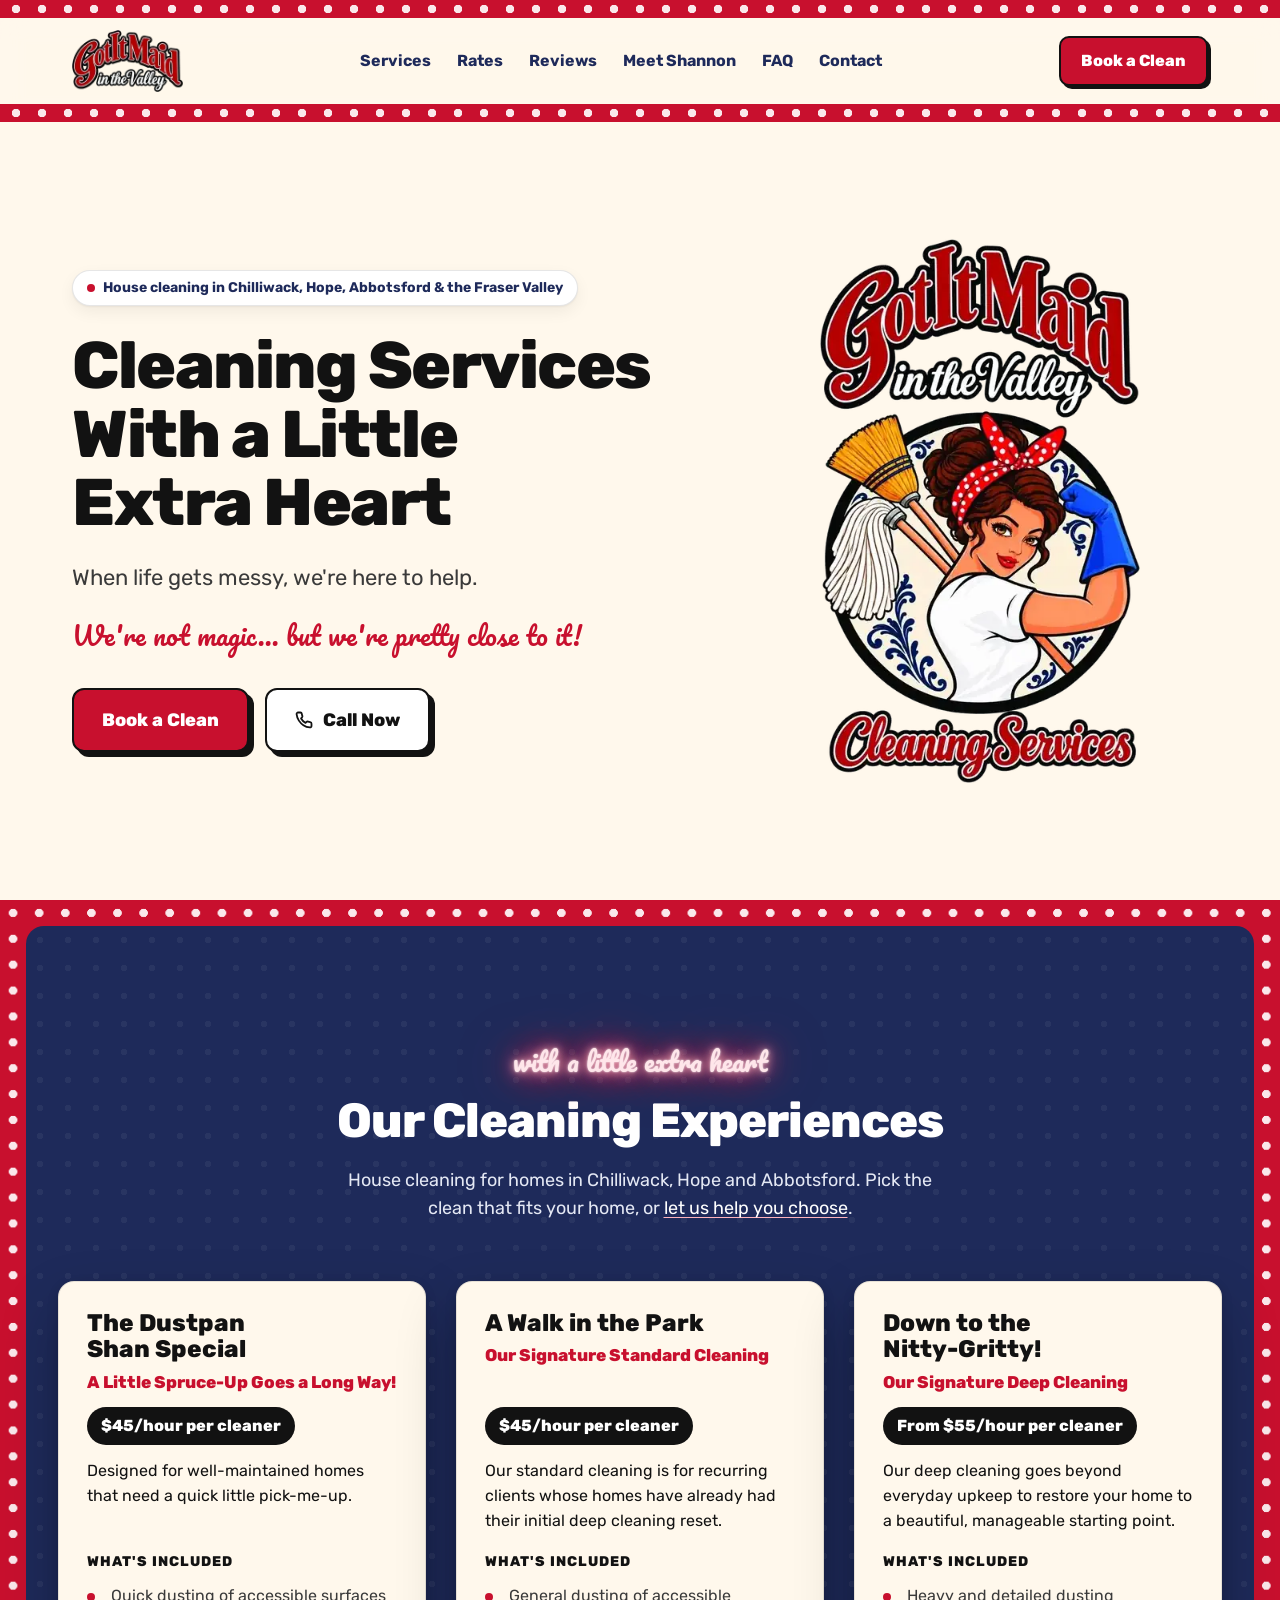
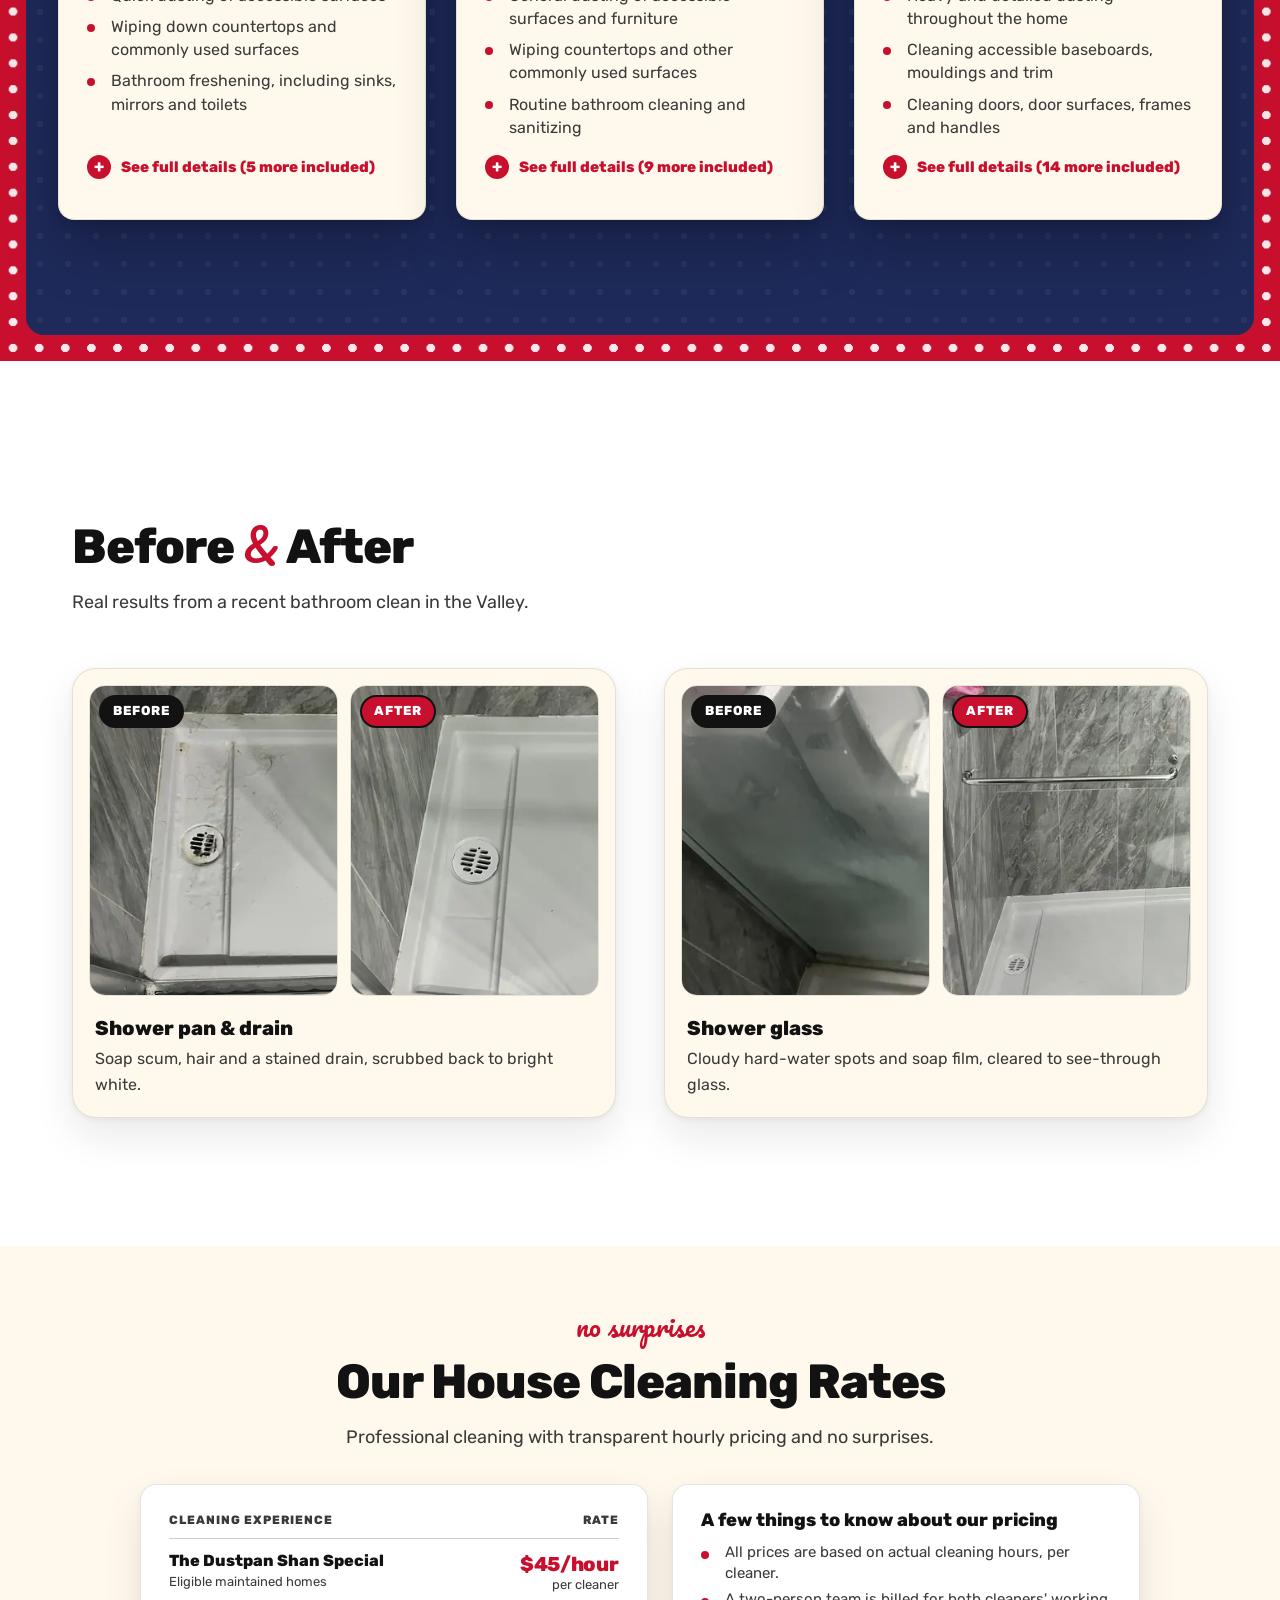
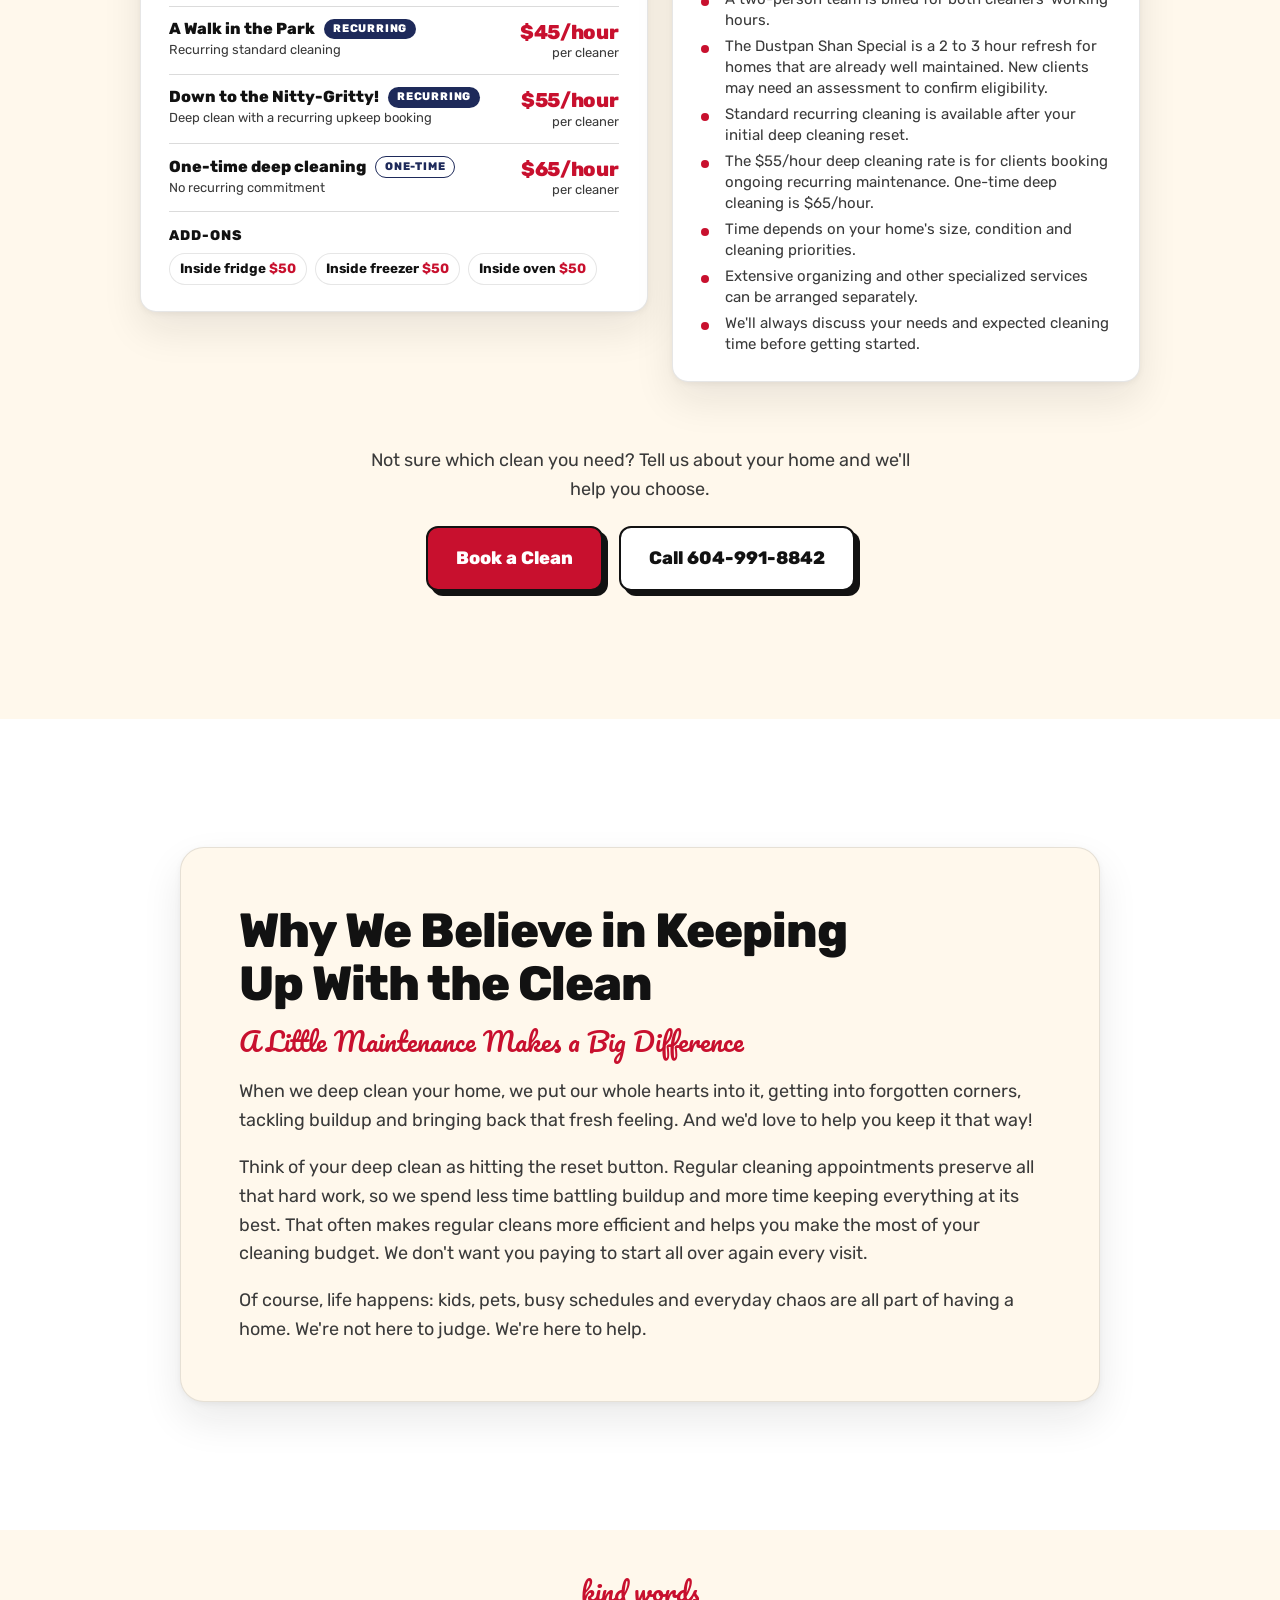
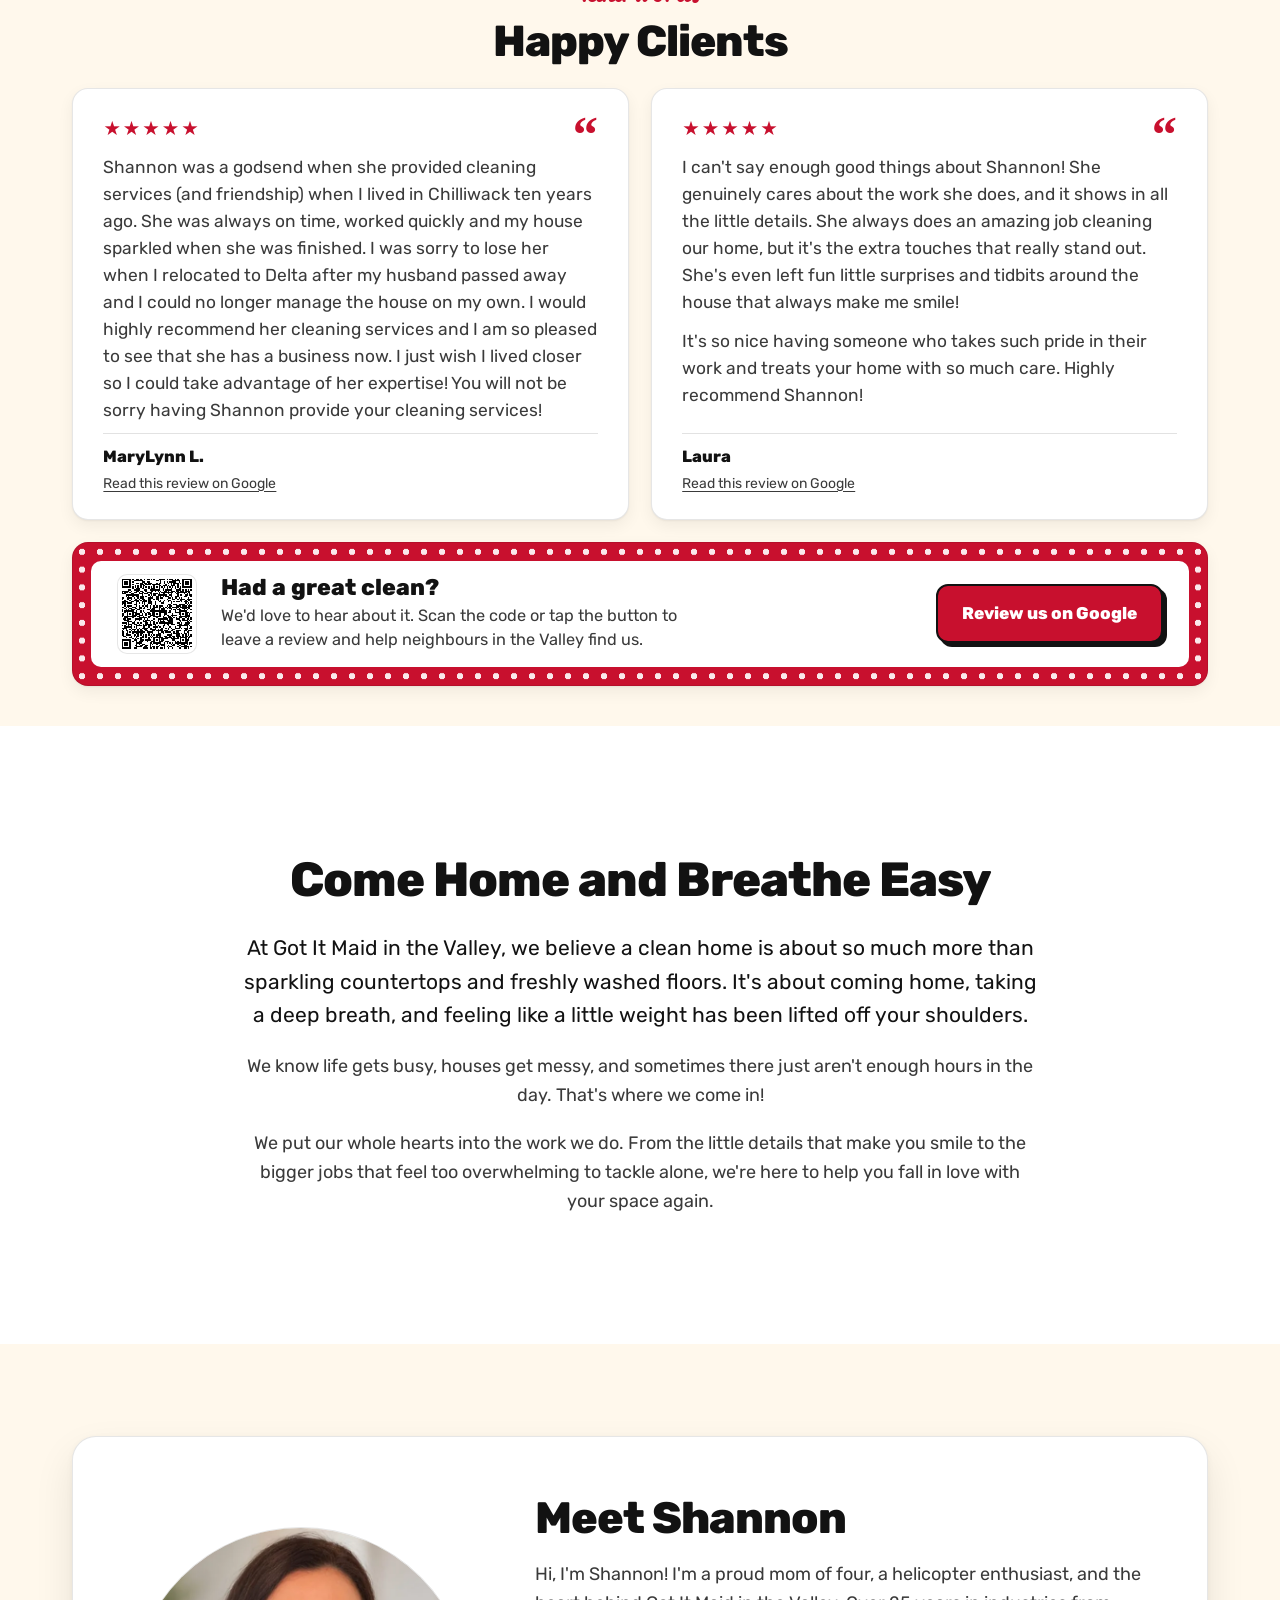
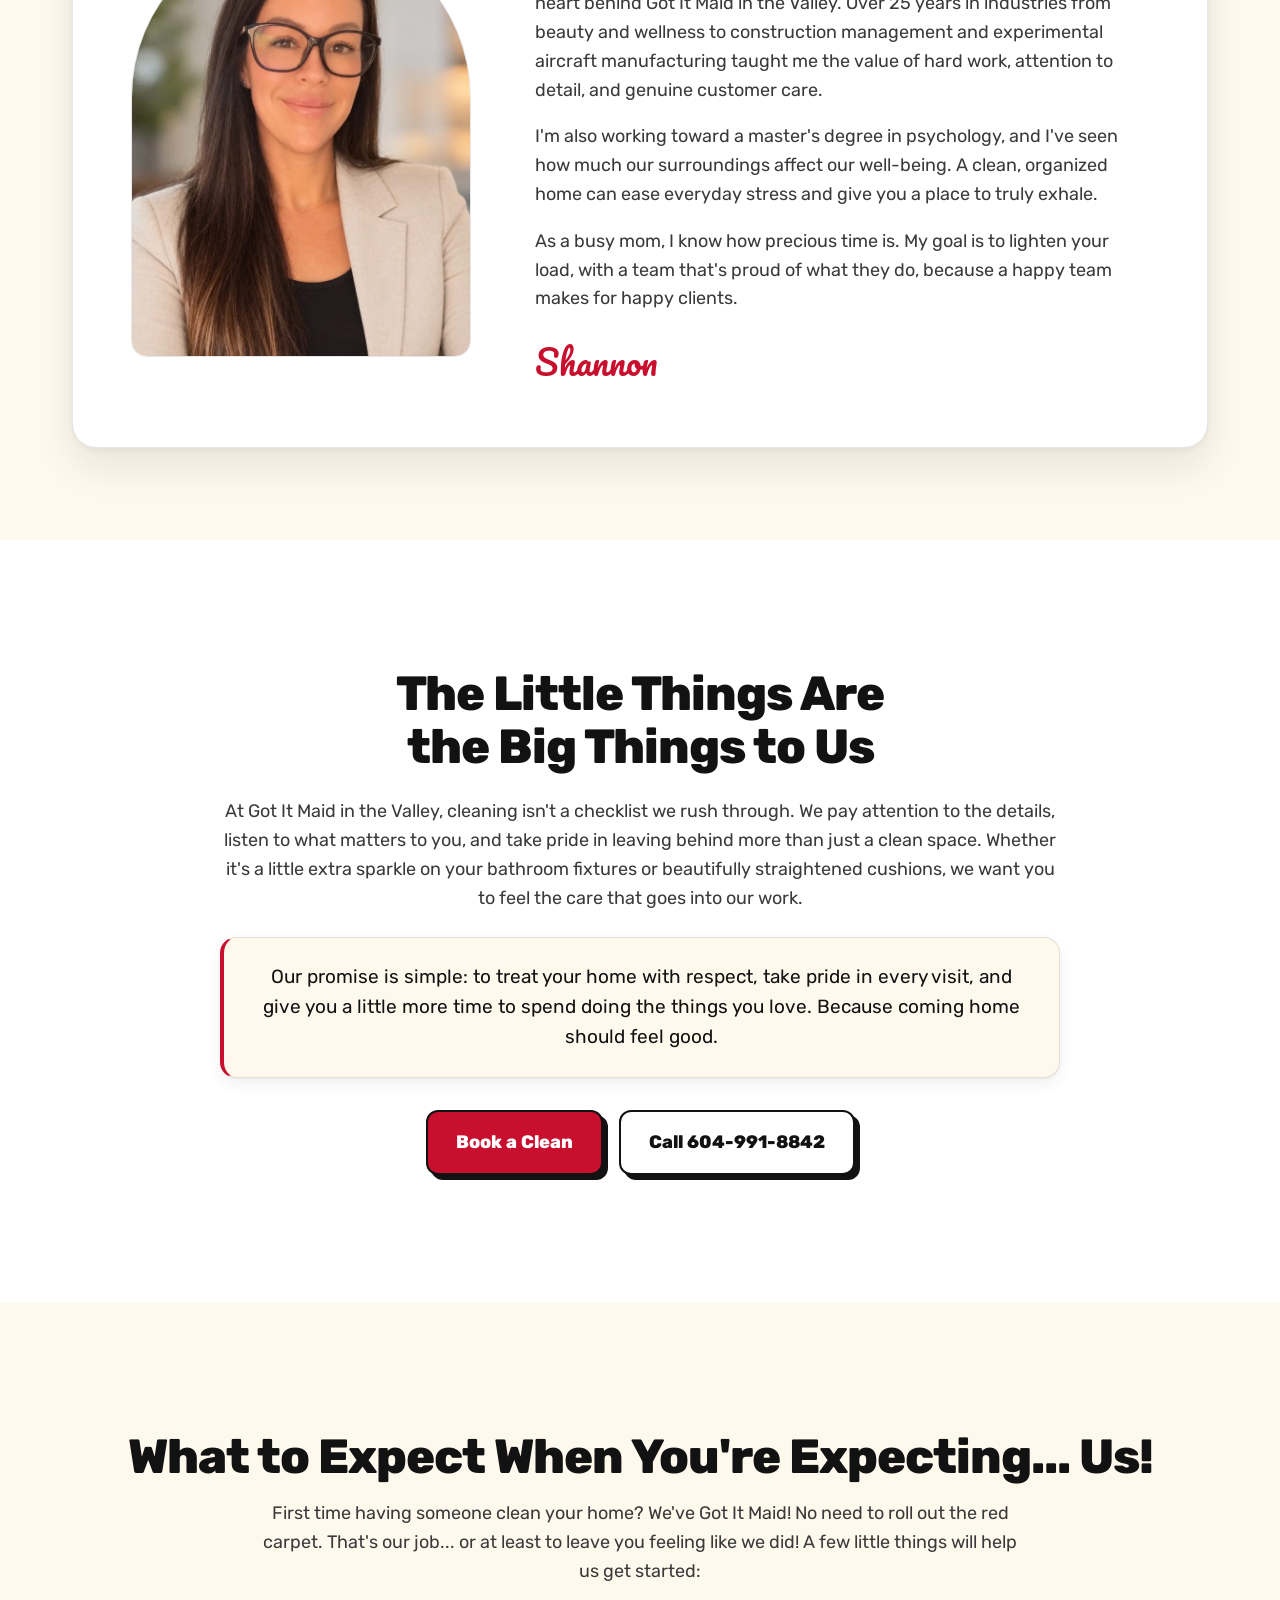
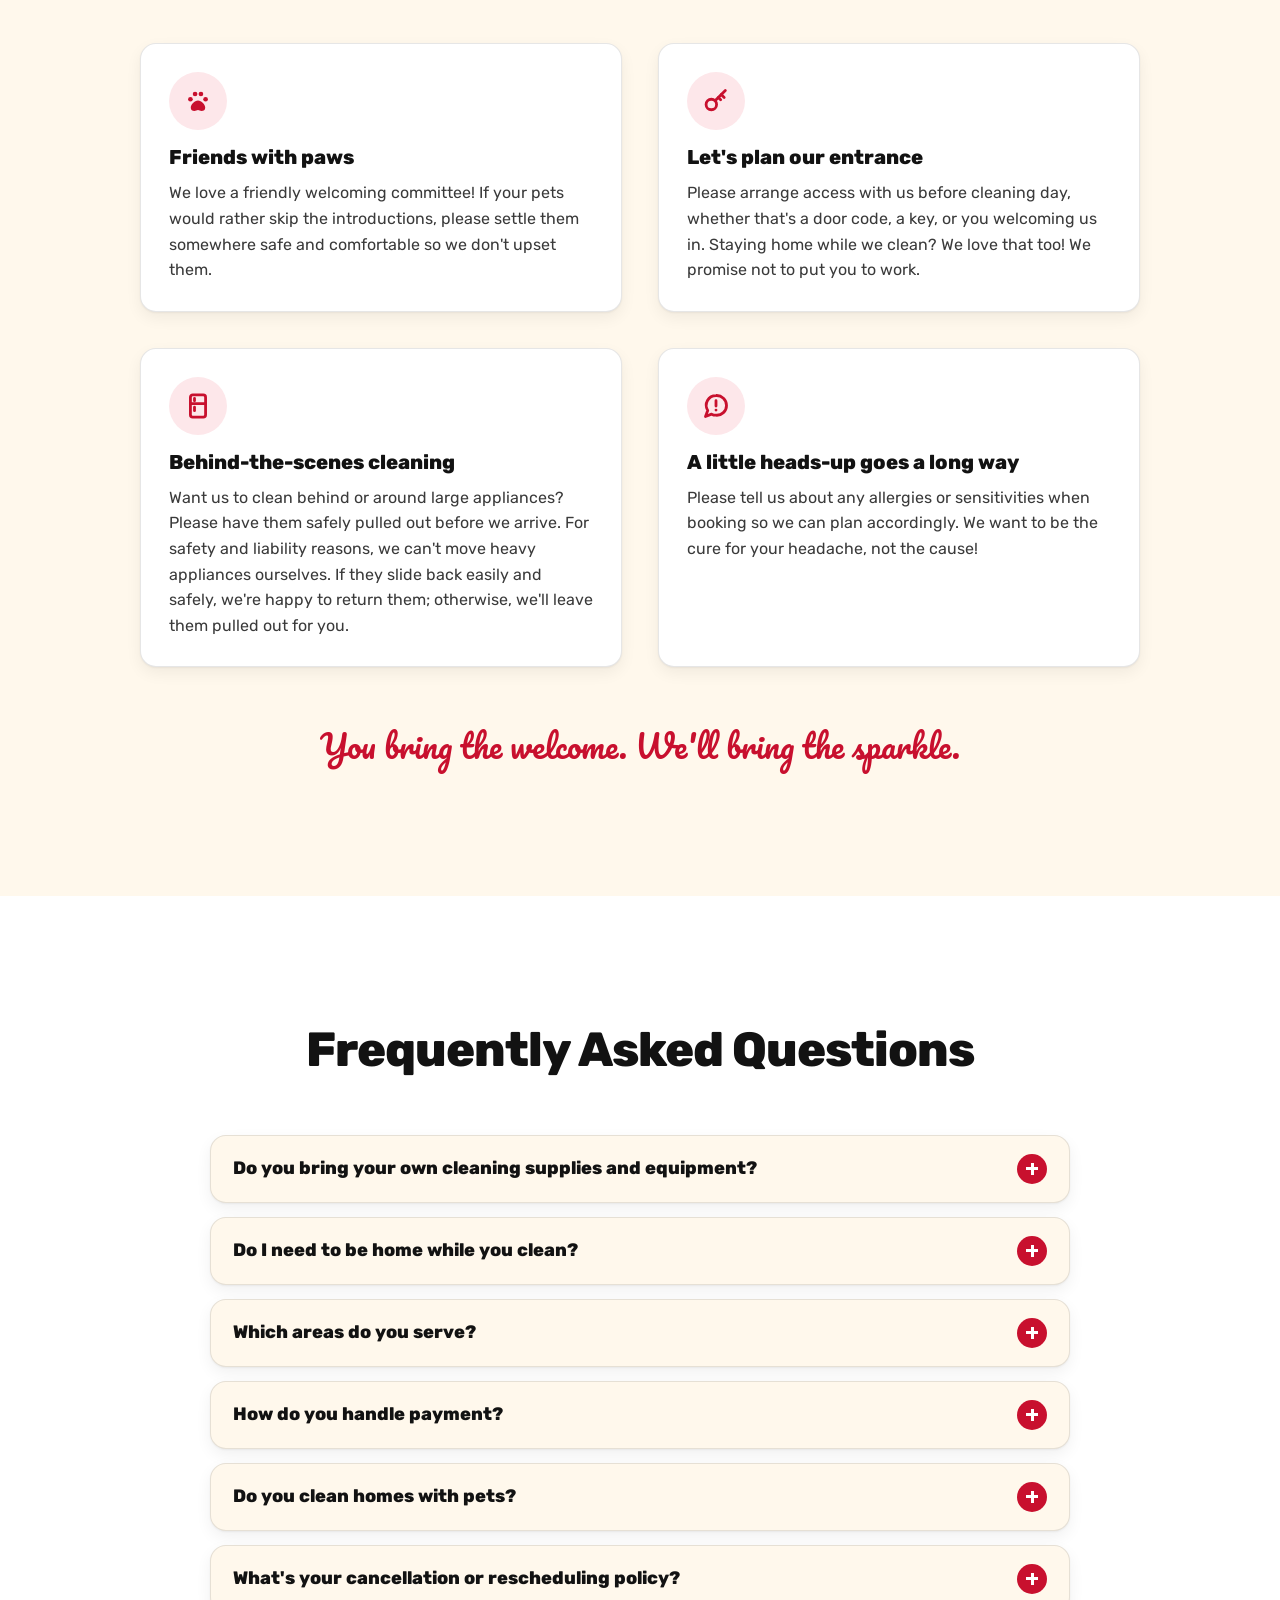
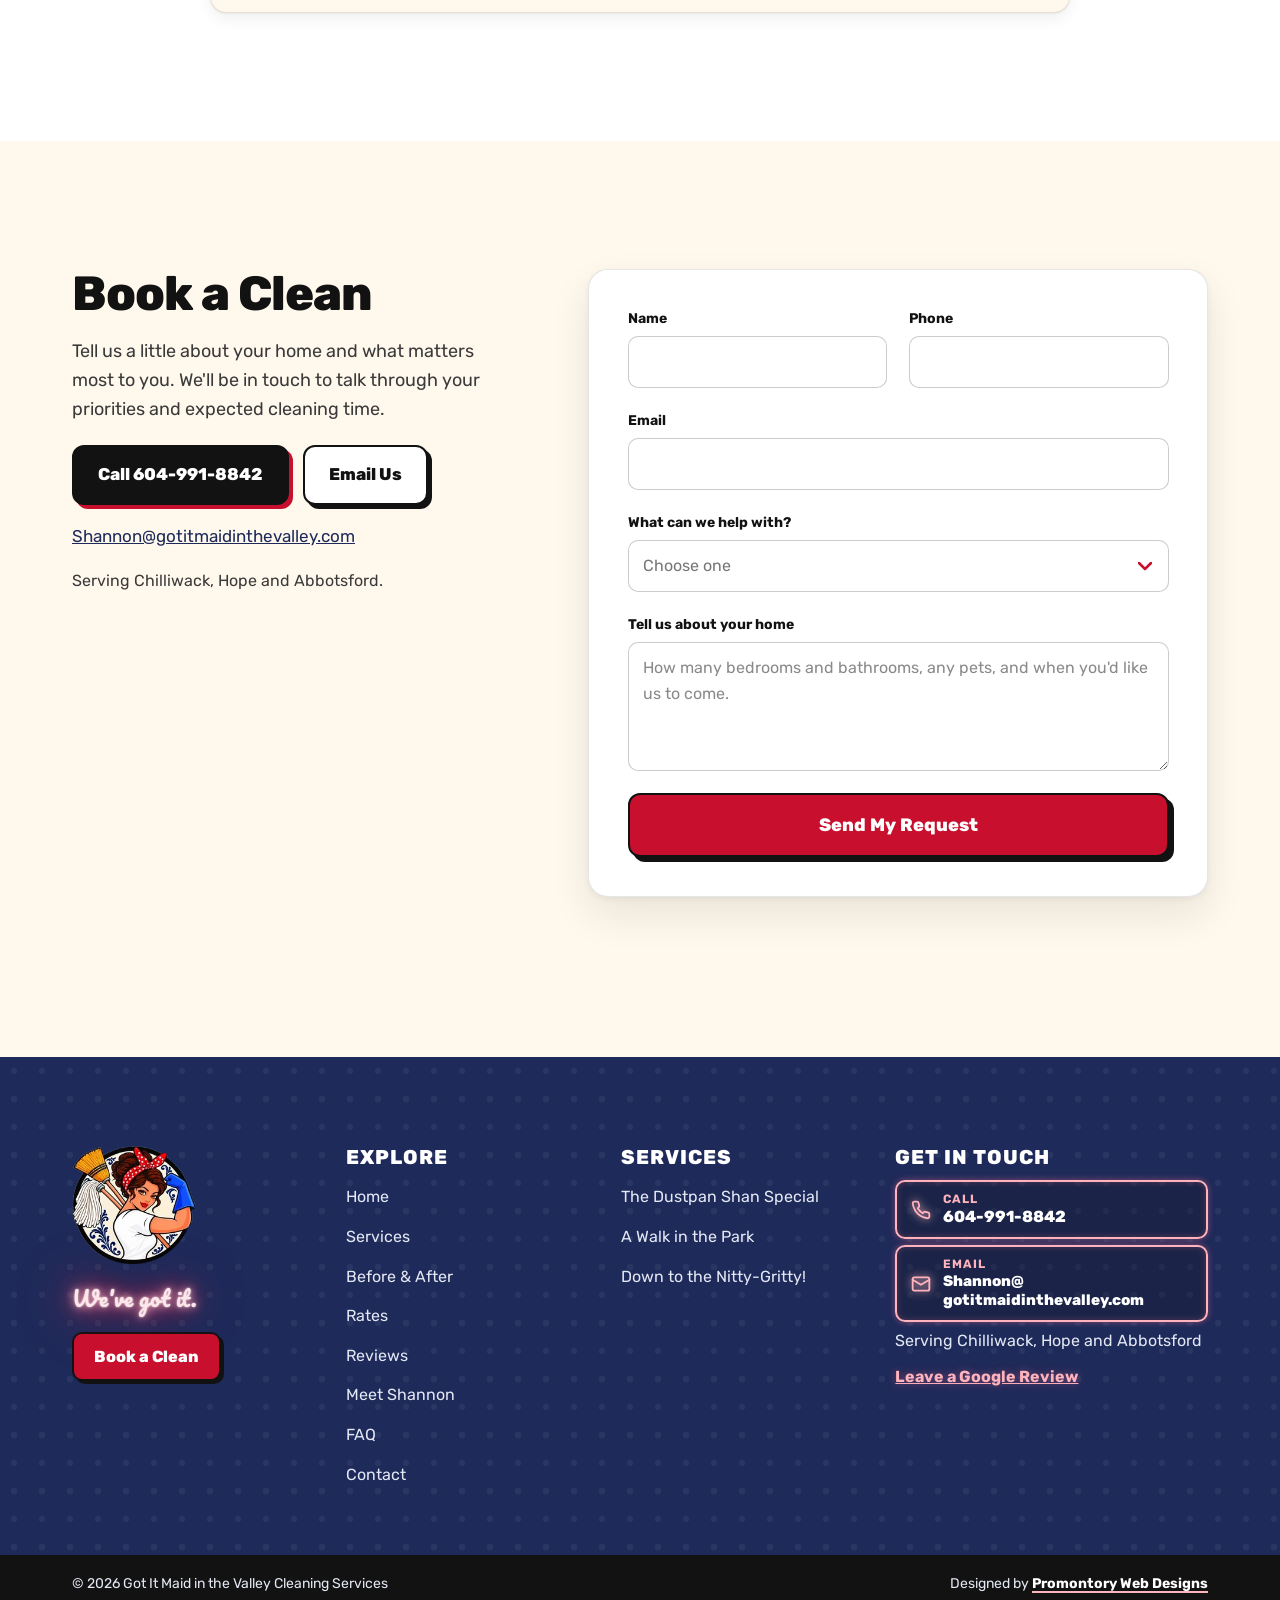
==== commit ba8efddf: "Updated Section Fixes" ====
--- a/index.html
+++ b/index.html
@@ -44,7 +44,9 @@
     "areaServed": [
       { "@type": "City", "name": "Chilliwack" },
       { "@type": "City", "name": "Hope" },
-      { "@type": "City", "name": "Abbotsford" }
+      { "@type": "City", "name": "Agassiz" },
+      { "@type": "City", "name": "Abbotsford" },
+      { "@type": "AdministrativeArea", "name": "Fraser Valley" }
     ],
     "priceRange": "$45-$65 per hour per cleaner",
     "paymentAccepted": "E-transfer, Cash, Cheque",
@@ -170,8 +172,8 @@
                   <p class="service-meta"><strong>Time:</strong> Approximately 2 to 3 hours, depending on the size and condition of your home.</p>
                   <p class="service-meta"><strong>Good to know:</strong> Designed for homes already in good condition that need a surface-level refresh rather than deep cleaning. We'll discuss your priorities beforehand so we can make the most of our time.</p>
                 </div>
+                <p class="service-closing">A little clean, a little sparkle, and a whole lot of relief!</p>
               </details>
-              <p class="service-closing">A little clean, a little sparkle, and a whole lot of relief!</p>
             </article>
 
             <!-- A Walk in the Park -->
@@ -207,8 +209,8 @@
                 <div class="service-notes">
                   <p class="service-meta"><strong>Perfect for:</strong> Weekly or biweekly recurring clients. We recommend 4 hours weekly rather than 8 biweekly for faster-paced homes.</p>
                 </div>
+                <p class="service-closing">Your home stays beautiful, and you get your time back. Now that's what we call a walk in the park!</p>
               </details>
-              <p class="service-closing">Your home stays beautiful, and you get your time back. Now that's what we call a walk in the park!</p>
             </article>
 
             <!-- Down to the Nitty-Gritty! -->
@@ -249,8 +251,8 @@
                 <div class="service-notes">
                   <p class="service-meta"><strong>Good to know:</strong> Deep cleaning is especially recommended for first-time clients. Depending on your home, we may recommend a second deep clean before moving to routine upkeep. During your consultation, we'll discuss what matters most to you and where to focus.</p>
                 </div>
+                <p class="service-closing">We don't miss the little things.</p>
               </details>
-              <p class="service-closing">We don't miss the little things.</p>
             </article>
           </div>
         </div>
@@ -398,13 +400,14 @@
           </figure>
           <div class="qr-card dots-red reveal">
             <div class="qr-inner">
-            <h3>Had a great clean?</h3>
-            <p>We'd love to hear about it. Your review helps neighbours in the Valley find us.</p>
-            <a class="qr-placeholder" href="https://g.page/r/CbDfJCA561byEBM/review" target="_blank" rel="noopener" aria-label="Leave a Google review">
-              <img src="assets/images/google-review-qr.webp" alt="QR code linking to our Google review page" width="264" height="264" loading="lazy">
-            </a>
-            <p class="pill">Scan to leave a review</p>
-            <a href="https://g.page/r/CbDfJCA561byEBM/review" class="btn btn-red" target="_blank" rel="noopener">Review us on Google</a>
+              <a class="qr-placeholder" href="https://g.page/r/CbDfJCA561byEBM/review" target="_blank" rel="noopener" aria-label="Leave a Google review">
+                <img src="assets/images/google-review-qr.webp" alt="QR code linking to our Google review page" width="264" height="264" loading="lazy">
+              </a>
+              <div class="qr-copy">
+                <h3>Had a great clean?</h3>
+                <p>We'd love to hear about it. Scan the code or tap the button to leave a review and help neighbours in the Valley find us.</p>
+              </div>
+              <a href="https://g.page/r/CbDfJCA561byEBM/review" class="btn btn-red" target="_blank" rel="noopener">Review us on Google</a>
             </div>
           </div>
         </div>
--- a/css/styles.css
+++ b/css/styles.css
@@ -53,7 +53,12 @@
 
 /* ---------- Base ---------- */
 *, *::before, *::after { box-sizing: border-box; }
-html { scroll-behavior: smooth; scroll-padding-top: 120px; }
+/* scroll-padding-top matches the sticky header's height exactly (104px, 90px on phones), so a
+   section lands flush under it. Any more and a strip of the previous section shows as a gap. */
+html { scroll-behavior: smooth; scroll-padding-top: 104px; }
+@media (max-width: 760px) { html { scroll-padding-top: 90px; } }
+/* "Home" links go all the way to the top of the page, not just to the hero under the header */
+#top { scroll-margin-top: 200px; }
 body {
   margin: 0;
   font-family: var(--font-body);
@@ -170,9 +175,15 @@
 .menu-toggle:active { transform: translate(2px, 2px); box-shadow: 1px 1px 0 var(--black); }
 
 /* ---------- Hero ---------- */
-.hero { padding: clamp(88px, 8vw, 144px) 0 clamp(112px, 10vw, 176px); }
+/* --hero-top is reused below to size the first screen on tablets */
+.hero { --hero-top: clamp(64px, 6vw, 96px); padding: var(--hero-top) 0; }
+/* Desktop: the hero fills the first screen under the header (122px incl. the top dot strip) with
+   its content centred, so the next section starts just below the fold */
+@media (min-width: 1001px) {
+  .hero { display: flex; align-items: center; min-height: calc(100vh - 122px); min-height: calc(100svh - 122px); }
+}
 .hero-inner { display: flex; flex-wrap: wrap; align-items: center; gap: clamp(48px, 5vw, 72px); }
-.hero-copy { flex: 1 1 520px; min-width: 0; display: flex; flex-direction: column; gap: 28px; }
+.hero-copy { flex: 1 1 520px; min-width: 0; display: flex; flex-direction: column; gap: 22px; }
 .hero-kicker { font-size: 28px; color: var(--red); }
 .hero h1 { font-size: clamp(40px, 5.4vw, 66px); line-height: 1.04; font-weight: 800; letter-spacing: -1.5px; text-wrap: balance; }
 .lead { font-size: 22px; color: var(--ink); max-width: 540px; }
@@ -185,10 +196,10 @@
 @media (max-width: 760px) { .eyebrow-lead { display: none; } }
 .eyebrow::before { content: ""; width: 8px; height: 8px; border-radius: 50%; background: var(--red); }
 .hero-fun { font-size: 26px; line-height: 1.4; color: var(--red); }
-.hero .eyebrow { margin-bottom: 6px; }
-.hero .btn-row { padding-top: 16px; }
+.hero .eyebrow { margin-bottom: 4px; }
+.hero .btn-row { padding-top: 12px; }
 .hero-logo { flex: 1 1 360px; min-width: 0; display: flex; justify-content: center; }
-.hero-logo img { width: 360px; animation: float 6s ease-in-out infinite; }
+.hero-logo img { width: 320px; animation: float 6s ease-in-out infinite; }
 /* Tablets: once the logo drops below the text, centre everything and keep the logo smaller */
 @media (max-width: 1000px) {
   .hero-copy { align-items: center; text-align: center; }
@@ -196,6 +207,13 @@
   .hero .btn-row { justify-content: center; }
   .hero .lead { margin: 0 auto; }
   .hero-logo img { width: 300px; }
+  /* The text fills the first screen below the header (122px incl. the top dot strip), so the logo
+     waits just below the fold instead of peeking in half-cut */
+  .hero-copy {
+    justify-content: center;
+    min-height: calc(100vh - 122px - var(--hero-top));
+    min-height: calc(100svh - 122px - var(--hero-top));
+  }
 }
 @keyframes float { 0%, 100% { transform: translateY(0); } 50% { transform: translateY(-10px); } }
 
@@ -256,18 +274,24 @@
 .service-card {
   background: var(--cream); color: var(--black);
   border: var(--outline); border-radius: var(--radius);
-  padding: 32px 28px;
+  padding: 28px 28px 30px;
   /* Each card shares the grid's rows (subgrid), so the title block, price, blurb, included list,
-     expander and closing line start at the same height across all three cards. */
-  display: grid; grid-row: span 6; grid-template-rows: subgrid; row-gap: 16px; align-content: start;
+     and expander start at the same height across all three cards. */
+  display: grid; grid-row: span 5; grid-template-rows: subgrid; row-gap: 14px; align-content: start;
   box-shadow: var(--shadow-lg);
   transition: transform .25s ease, box-shadow .25s ease;
+}
+/* Three across: once a card is expanded, the cards stop sharing rows so only that card grows
+   (shared rows stretched all three). --rows is set in main.js and keeps the top blocks lined up. */
+@media (min-width: 1101px) {
+  .card-grid:has(.more[open]):not(.is-measuring) { align-items: start; }
+  .card-grid:has(.more[open]):not(.is-measuring) .service-card { grid-template-rows: var(--rows, none); }
 }
 @media (hover: hover) { .service-card:hover { transform: translateY(-4px); box-shadow: 0 8px 18px rgba(0,0,0,.18), 0 40px 80px rgba(0,0,0,.3); } }
 .service-card h3 { font-size: 24px; font-weight: 800; text-wrap: balance; }
 .nowrap { white-space: nowrap; }
 .service-card p { color: var(--ink); font-size: 16px; }
-.service-card .service-summary { color: var(--black); font-size: 17px; line-height: 1.55; }
+.service-card .service-summary { color: var(--black); font-size: 16px; line-height: 1.55; }
 .more .more-story { margin: 14px 0 4px; padding-left: 14px; border-left: 3px solid rgba(200,16,46,.35); font-size: 15px; line-height: 1.6; }
 .service-card .service-sub { color: var(--red); font-weight: 800; font-size: 17px; line-height: 1.35; margin-top: -4px; text-wrap: balance; }
 .service-card .price {
@@ -275,8 +299,9 @@
   background: var(--black); color: var(--white);
   font-weight: 800; font-size: clamp(14px, 3.7vw, 16px); padding: 6px 14px; border-radius: 999px;
 }
-.included-title { font-size: 14px; font-weight: 800; text-transform: uppercase; letter-spacing: 1px; margin-top: 6px; }
-.service-card .more { margin-top: -6px; }
+/* margin-bottom: 0 clears the browser's default h4 margin, which doubled the gap above the list */
+.included-title { font-size: 14px; font-weight: 800; text-transform: uppercase; letter-spacing: 1px; margin: 4px 0 0; }
+.service-card .more { margin-top: -8px; }
 /* Polka dot bullets */
 .included { list-style: none; margin: 0; padding: 0; display: grid; gap: 8px; }
 .included li { position: relative; padding-left: 24px; font-size: 16px; line-height: 1.45; color: var(--ink); }
@@ -300,13 +325,15 @@
 .more .included { margin: 4px 0 6px; }
 .service-card .service-meta { font-size: 15px; line-height: 1.5; }
 .service-meta strong { color: var(--black); }
-.service-card .service-closing { font-family: var(--font-script); color: var(--red); font-size: 21px; line-height: 1.45; padding-top: 6px; }
+.service-card .service-closing { font-family: var(--font-script); color: var(--red); font-size: 19px; line-height: 1.4; margin-top: 16px; }
 .service-top { display: flex; flex-direction: column; gap: 12px; }
-.service-list, .service-notes { display: flex; flex-direction: column; gap: 12px; }
+.service-list, .service-notes { display: flex; flex-direction: column; gap: 10px; }
 .more .service-notes { margin: 14px 0 4px; }
 
 /* ---------- Rates (its own white section below the dotted Services frame) ---------- */
-.rates .section-head { gap: 12px; }
+/* Tighter than the default section so the heading and both cards fit one screen from the nav */
+.rates { padding-top: clamp(44px, 5vw, 60px); }
+.rates .section-head { gap: 8px; margin-bottom: clamp(24px, 2.8vw, 32px); }
 .services-intro { max-width: 600px; color: var(--footer-text); font-size: 18px; margin-top: 6px; }
 .services-intro a { color: var(--white); text-decoration-color: var(--pink); text-underline-offset: 3px; }
 @media (hover: hover) { .services-intro a:hover { color: var(--pink); } }
@@ -318,35 +345,39 @@
 }
 .section-cta p { color: var(--ink); font-size: 18px; max-width: 560px; }
 .section-cta .btn-row { justify-content: center; }
-.rates-grid { display: grid; grid-template-columns: minmax(0, 1.1fr) minmax(0, .9fr); gap: clamp(28px, 2.4vw, 36px); align-items: start; }
+.rates-grid { display: grid; grid-template-columns: minmax(0, 1.04fr) minmax(0, .96fr); gap: clamp(18px, 2vw, 24px); align-items: start; max-width: 1000px; margin: 0 auto; }
 @media (max-width: 1000px) { .rates-grid { grid-template-columns: minmax(0, 1fr); max-width: 680px; margin: 0 auto; } }
 .rates-card {
   background: var(--surface); color: var(--black);
   border: var(--outline); border-radius: var(--radius);
-  padding: clamp(24px, 3vw, 36px); box-shadow: var(--shadow-md);
+  padding: clamp(20px, 2.2vw, 26px) clamp(20px, 2.4vw, 28px); box-shadow: var(--shadow-md);
 }
 .rates-table { width: 100%; border-collapse: collapse; }
 .rates-table thead th {
-  font-size: 13px; font-weight: 800; text-transform: uppercase; letter-spacing: 1px; color: var(--ink);
-  text-align: left; padding: 0 0 10px; border-bottom: 1px solid rgba(18,18,18,.2);
+  font-size: 12px; font-weight: 800; text-transform: uppercase; letter-spacing: 1px; color: var(--ink);
+  text-align: left; padding: 0 0 8px; border-bottom: 1px solid rgba(18,18,18,.2);
 }
 .rates-table thead th:last-child { text-align: right; }
-.rates-table tbody th, .rates-table td { padding: 18px 0; border-bottom: 1px solid rgba(18,18,18,.15); vertical-align: top; }
-.rates-table tbody th { text-align: left; font-size: 17px; font-weight: 800; line-height: 1.3; padding-right: 16px; }
+.rates-table tbody th, .rates-table td { padding: 12px 0; border-bottom: 1px solid rgba(18,18,18,.15); vertical-align: top; }
+.rates-table tbody th { text-align: left; font-size: 16px; font-weight: 800; line-height: 1.3; padding-right: 16px; }
 .rates-table td { text-align: right; white-space: nowrap; }
-.rates-table td strong { font-size: 24px; font-weight: 800; color: var(--red); letter-spacing: -.3px; }
+.rates-table td strong { font-size: 20px; font-weight: 800; color: var(--red); letter-spacing: -.3px; }
 .rate-tag {
   display: inline-block; vertical-align: 2px; margin-left: 6px;
   background: var(--navy); color: var(--white); font-size: 11px; font-weight: 800; letter-spacing: .8px; text-transform: uppercase;
   padding: 3px 9px; border-radius: 999px; line-height: 1.3;
 }
 .rate-tag-once { background: var(--white); color: var(--navy); border: 1.5px solid var(--navy); }
-.rates-table small { display: block; font-size: 14px; font-weight: 400; color: var(--ink); margin-top: 3px; }
-.addons-title { font-size: 16px; font-weight: 800; text-transform: uppercase; letter-spacing: 1px; margin: 24px 0 12px; }
-.addons { list-style: none; margin: 0; padding: 0; display: flex; flex-wrap: wrap; gap: 10px; }
-.addons li { background: var(--white); border: var(--outline); border-radius: 999px; padding: 6px 14px; font-size: 15px; font-weight: 700; }
+.rates-table small { display: block; font-size: 13px; font-weight: 400; color: var(--ink); margin-top: 2px; }
+.rates-table td { line-height: 1.3; }
+.rates-table td small { margin-top: 0; }
+.addons-title { font-size: 14px; font-weight: 800; text-transform: uppercase; letter-spacing: 1px; margin: 16px 0 10px; }
+.addons { list-style: none; margin: 0; padding: 0; display: flex; flex-wrap: wrap; gap: 8px; }
+.addons li { background: var(--white); border: var(--outline); border-radius: 999px; padding: 4px 10px; font-size: 13.5px; font-weight: 700; white-space: nowrap; }
 .addons strong { color: var(--red); }
-.rates-notes h3 { font-size: 20px; font-weight: 800; margin-bottom: 16px; }
+.rates-notes h3 { font-size: 18px; font-weight: 800; margin-bottom: 12px; }
+.rates-notes .included { gap: 5px; }
+.rates-notes .included li { font-size: 15px; line-height: 1.4; }
 /* Phones: stack each rate under its name rather than squeezing two columns */
 @media (max-width: 560px) {
   .rates-table thead { position: absolute; width: 1px; height: 1px; overflow: hidden; clip: rect(0 0 0 0); }
@@ -410,6 +441,14 @@
 @media (max-width: 900px) { .ba-grid { grid-template-columns: minmax(0, 1fr); } }
 
 /* ---------- Meet Shannon ---------- */
+/* Desktop: one screen tall under the sticky header (104px), with the card centred in the cream */
+@media (min-width: 1001px) {
+  #about {
+    min-height: calc(100vh - 104px); min-height: calc(100svh - 104px);
+    padding: 40px 0;
+    display: flex; flex-direction: column; justify-content: center;
+  }
+}
 .about-card {
   background: var(--surface); border: var(--outline); border-radius: var(--radius-lg);
   box-shadow: var(--shadow-md);
@@ -425,40 +464,77 @@
 .signature { font-size: 34px; color: var(--red) !important; margin-top: 4px; }
 
 /* ---------- Reviews ---------- */
-.review-grid { display: grid; grid-template-columns: repeat(auto-fit, minmax(280px, 1fr)); gap: clamp(28px, 3vw, 36px); }
-/* Desktop: the first (longer) review gets a wider column */
-@media (min-width: 900px) { .review-grid { grid-template-columns: minmax(0, 1.8fr) minmax(0, 1fr); max-width: 1080px; margin: 0 auto; } }
-/* Desktop: reviews stack in the wide column, the QR card fills the narrow one beside them */
-@media (min-width: 900px) { .review-grid .qr-card { grid-column: 2; grid-row: 1 / span 2; } }
+/* Tighter than other sections so the heading, both reviews and the banner fit one screen
+   when you jump here from the nav */
+.reviews { padding: clamp(44px, 5vw, 60px) 0; }
+/* Desktop: the section is exactly one screen tall under the sticky header (104px) with its
+   content centred. Everything inside is sized from --u, which follows the window height (and is
+   held back on narrow windows): 14px on a small laptop up to 19px on a big monitor. The whole
+   section is roughly 43 x --u tall, which is where the 2.34vh comes from. */
+@media (min-width: 1001px) {
+  .reviews {
+    --u: clamp(14px, min(1.6vw, 2.34vh - 3.7px), 19px);
+    min-height: calc(100vh - 104px); min-height: calc(100svh - 104px);
+    padding: 24px 0;
+    display: flex; flex-direction: column; justify-content: center;
+  }
+  .reviews .section-head { margin-bottom: calc(var(--u) * 1.25); }
+  .reviews .kicker-red { font-size: calc(var(--u) * 1.5); }
+  .reviews .section-title { font-size: calc(var(--u) * 2.5); }
+  .reviews .review-grid { font-size: var(--u); max-width: 68em; gap: 1.25em; }
+  .reviews .review-card { padding: 1.4em 1.75em; }
+  .reviews .review-card blockquote { font-size: 1em; }
+  .reviews .review-card blockquote::before { top: .5em; right: .6em; font-size: 2.9em; }
+  .reviews .review-card figcaption { font-size: .94em; }
+  .reviews .stars { font-size: 1.125em; }
+  .reviews .qr-inner { padding: .75em 1.5em; }
+  .reviews .qr-card h3 { font-size: 1.31em; }
+  .reviews .qr-copy p { font-size: .94em; }
+  .reviews .qr-placeholder { width: 4.6em; height: 4.6em; padding: 4px; }
+}
+/* Two reviews side by side, with the "leave a review" banner running underneath */
+.review-grid { display: grid; grid-template-columns: repeat(2, minmax(0, 1fr)); gap: clamp(18px, 2vw, 22px); max-width: 1000px; margin: 0 auto; }
+@media (max-width: 760px) { .review-grid { grid-template-columns: minmax(0, 1fr); } }
 .review-card {
   margin: 0; background: var(--surface); border: var(--outline); border-radius: var(--radius);
-  padding: clamp(28px, 3.5vw, 44px); display: flex; flex-direction: column; gap: 16px; box-shadow: var(--shadow-sm);
-}
-.review-card blockquote { margin: 0; color: var(--ink); font-size: 18px; line-height: 1.7; }
-.review-card blockquote p + p { margin-top: 1em; }
-.review-card blockquote::before { content: "\201C"; display: block; font-family: Georgia, "Times New Roman", serif; font-weight: 700; font-size: 64px; line-height: .5; color: var(--red); margin: 8px 0 6px; }
-.review-card figcaption { margin-top: auto; padding-top: 16px; border-top: 1px solid rgba(18,18,18,.12); font-weight: 800; font-size: 16px; }
+  position: relative; padding: clamp(20px, 2.3vw, 26px) clamp(22px, 2.6vw, 30px); display: flex; flex-direction: column; gap: 10px; box-shadow: var(--shadow-sm);
+}
+.review-card blockquote { margin: 0; color: var(--ink); font-size: 16px; line-height: 1.55; }
+.review-card blockquote p + p { margin-top: .7em; }
+.review-card blockquote::before { content: "\201C"; position: absolute; top: clamp(20px, 2.3vw, 26px); right: clamp(22px, 2.6vw, 30px); font-family: Georgia, "Times New Roman", serif; font-weight: 700; font-size: 46px; line-height: .8; color: var(--red); }
+/* The quote mark sits in the top corner beside the stars rather than taking a row of its own */
+.review-card figcaption { margin-top: auto; padding-top: 10px; border-top: 1px solid rgba(18,18,18,.12); font-weight: 800; font-size: 15px; }
 .review-source { font-weight: 400; color: var(--ink); }
 a.review-source { text-decoration: underline; text-underline-offset: 3px; }
 .review-link { display: block; margin-top: 2px; font-size: 14px; }
 @media (hover: hover) { a.review-source:hover { color: var(--red); } }
-.stars { color: var(--red); font-size: 22px; letter-spacing: 3px; }
+.stars { color: var(--red); font-size: 18px; letter-spacing: 2px; }
+/* Review banner: a slim polka-dot frame (one row of whole dots per edge) around a white strip
+   with the QR code, a short invitation and the button in a single row */
 .qr-card {
-  border: var(--outline); border-radius: var(--radius); padding: 18px;
-  display: flex; flex-direction: column; align-items: center; justify-content: center; gap: 12px; text-align: center;
+  grid-column: 1 / -1;
+  border: var(--outline); border-radius: var(--radius); padding: 18px; box-shadow: var(--shadow-sm);
+  background-image: radial-gradient(circle, rgba(255,255,255,.9) 3px, transparent 3.5px);
+  background-size: 18px 18px; background-repeat: round;
+}
+.qr-inner {
+  background: var(--white); border-radius: 10px; padding: 14px 24px;
+  display: flex; align-items: center; gap: 24px;
 }
 .qr-placeholder {
-  width: 150px; height: 150px; background: var(--white); border: var(--outline); border-radius: var(--radius-sm);
-  display: flex; align-items: center; justify-content: center; padding: 10px; color: var(--ink); font-size: 14px;
+  flex: none; width: 88px; height: 88px; background: var(--white); border: var(--outline); border-radius: var(--radius-sm);
+  display: flex; align-items: center; justify-content: center; padding: 5px;
 }
 .qr-placeholder img { width: 100%; height: auto; image-rendering: pixelated; }
-.qr-inner {
-  width: 100%; height: 100%; background: var(--white); border-radius: 12px; padding: 28px 22px;
-  display: flex; flex-direction: column; align-items: center; justify-content: center; gap: 14px; text-align: center;
-}
-.qr-card h3 { font-size: 24px; font-weight: 800; }
-.qr-inner > p:not(.pill) { color: var(--ink); font-size: 16px; line-height: 1.5; max-width: 280px; }
-.qr-card .btn { margin-top: 6px; }
+.qr-copy { flex: 1; min-width: 0; display: flex; flex-direction: column; gap: 4px; }
+.qr-card h3 { font-size: 21px; font-weight: 800; }
+.qr-copy p { color: var(--ink); font-size: 15px; line-height: 1.5; max-width: 46ch; }
+.qr-card .btn { flex: none; }
+@media (max-width: 760px) {
+  .qr-inner { flex-direction: column; text-align: center; padding: 22px 20px; gap: 14px; }
+  .qr-placeholder { width: 104px; height: 104px; }
+  .qr-copy { align-items: center; }
+}
 .pill { background: var(--black); color: var(--white); font-size: 15px; font-weight: 700; padding: 6px 14px; border-radius: 999px; }
 
 /* ---------- What to expect ---------- */
@@ -658,7 +734,24 @@
   .brand img { height: 48px; }
   .header-actions .btn-sm { padding: 8px 14px; font-size: 15px; }
   .hero { padding: 72px 0 104px; }
-  .hero-copy { gap: 26px; }
+  /* Header is shorter on phones: 108px incl. the top dot strip */
+  .hero-copy {
+    gap: 26px;
+    min-height: calc(100vh - 108px - 72px);
+    min-height: calc(100svh - 108px - 72px);
+  }
+}
+/* Short phones: tighter spacing so the buttons still fit on the first screen */
+@media (max-width: 760px) and (max-height: 780px) {
+  .hero { padding-top: 36px; }
+  .hero-copy {
+    gap: 20px;
+    min-height: calc(100vh - 108px - 36px);
+    min-height: calc(100svh - 108px - 36px);
+  }
+  .hero .btn-row { padding-top: 4px; }
+}
+@media (max-width: 760px) {
   .hero h1 { font-size: 38px; }
   .lead { font-size: 19px; }
   .hero-fun { font-size: 23px; }
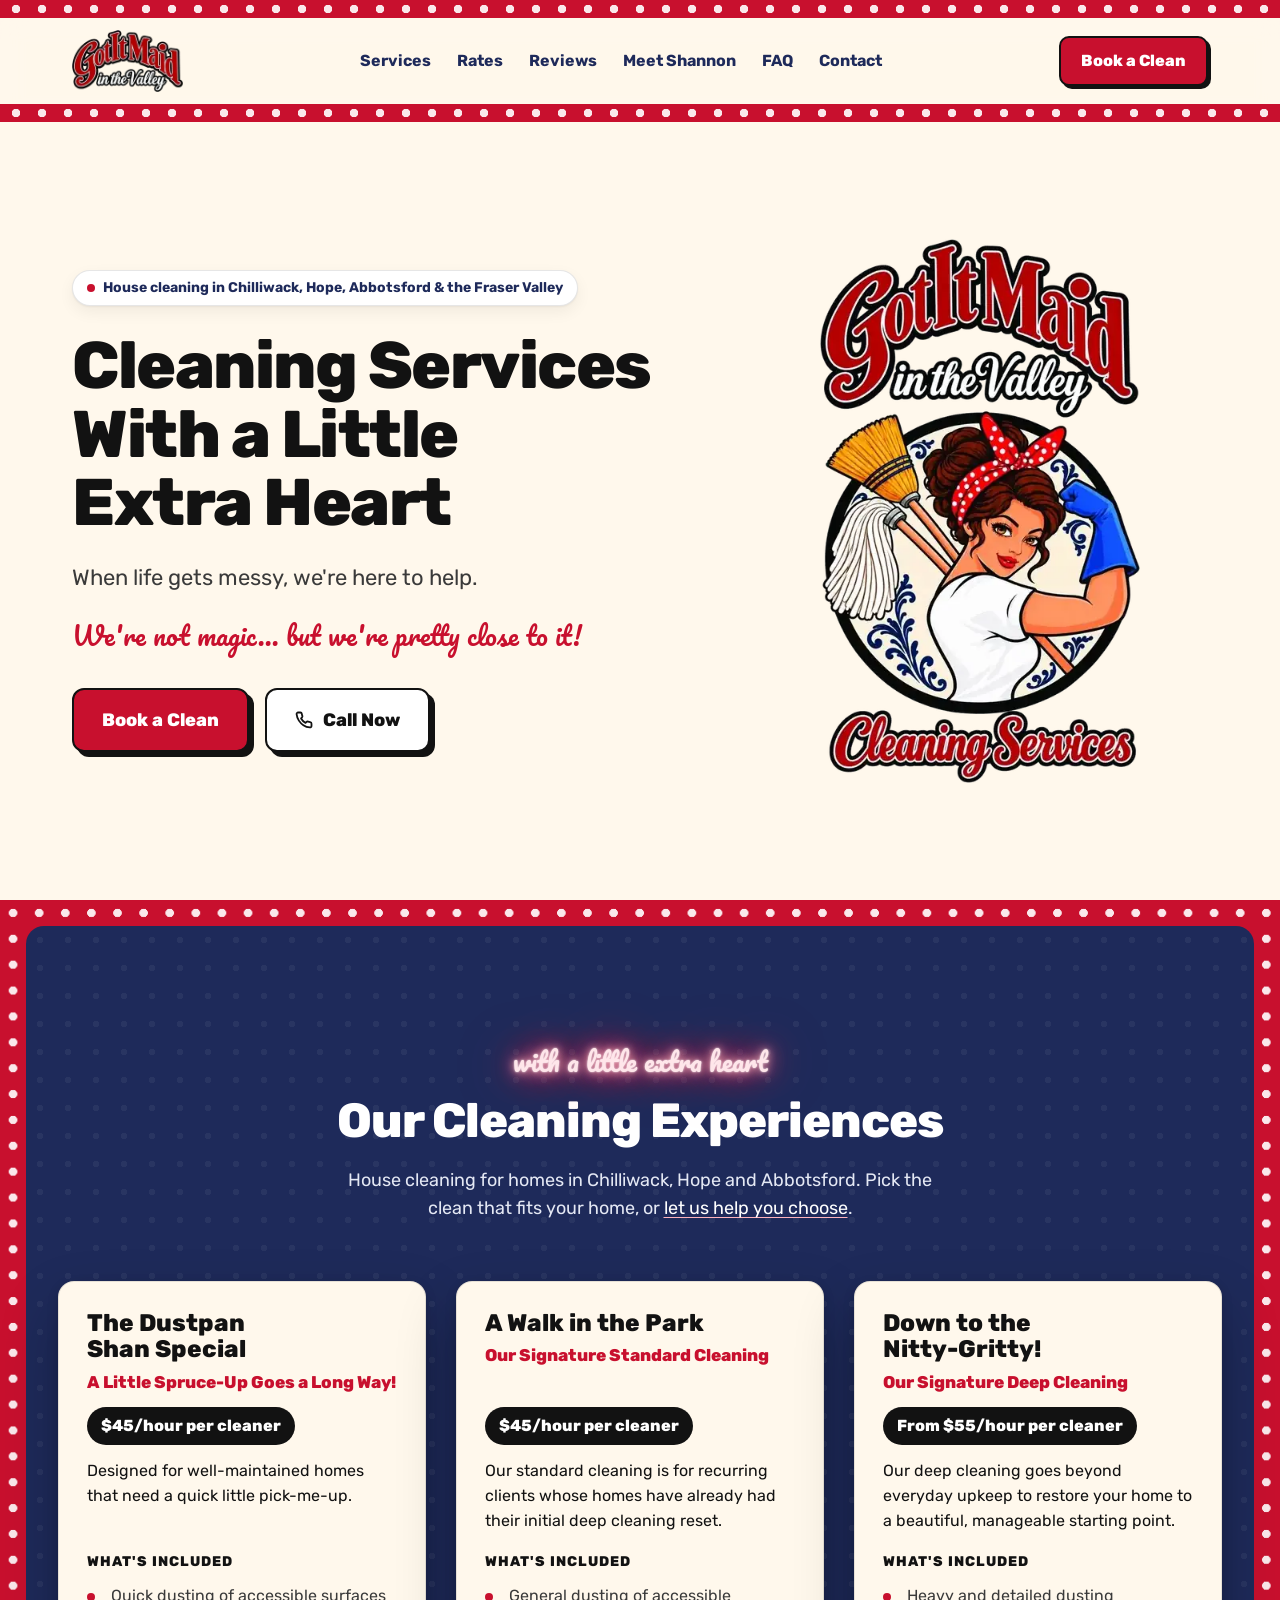
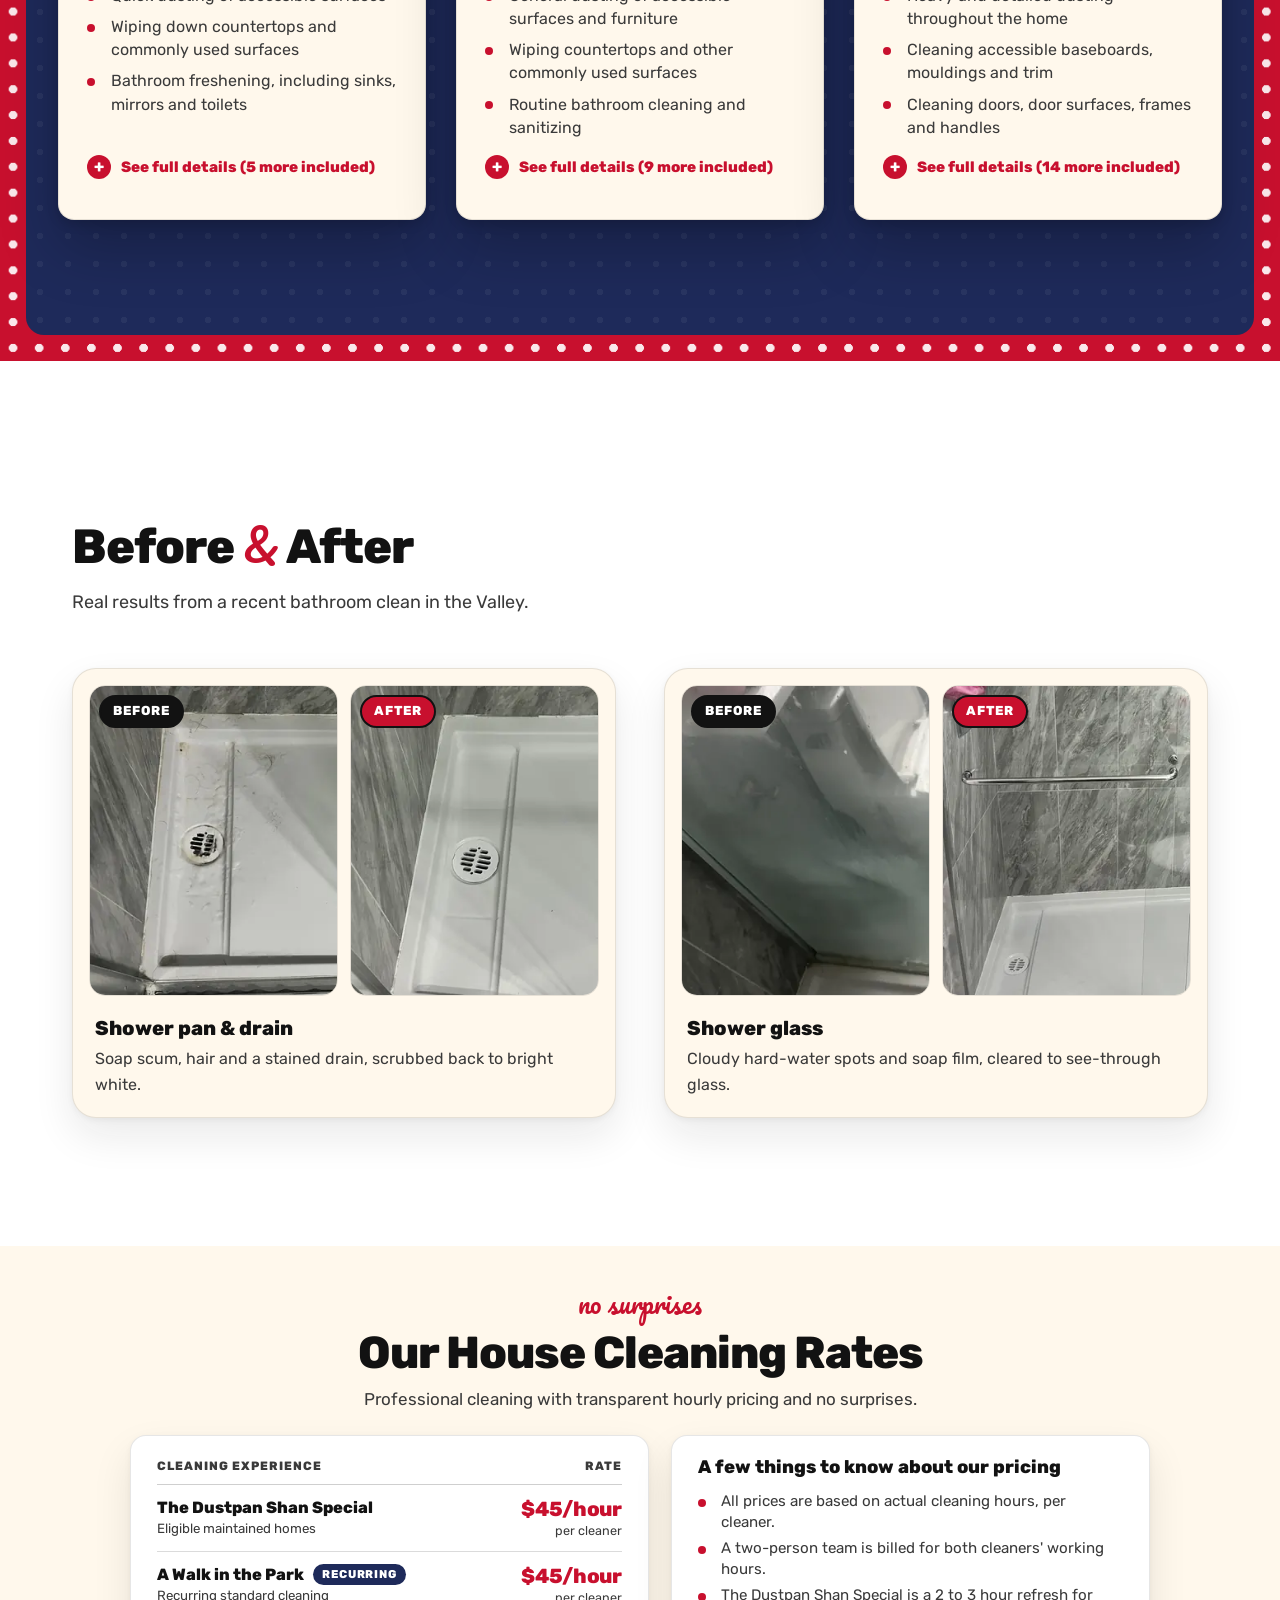
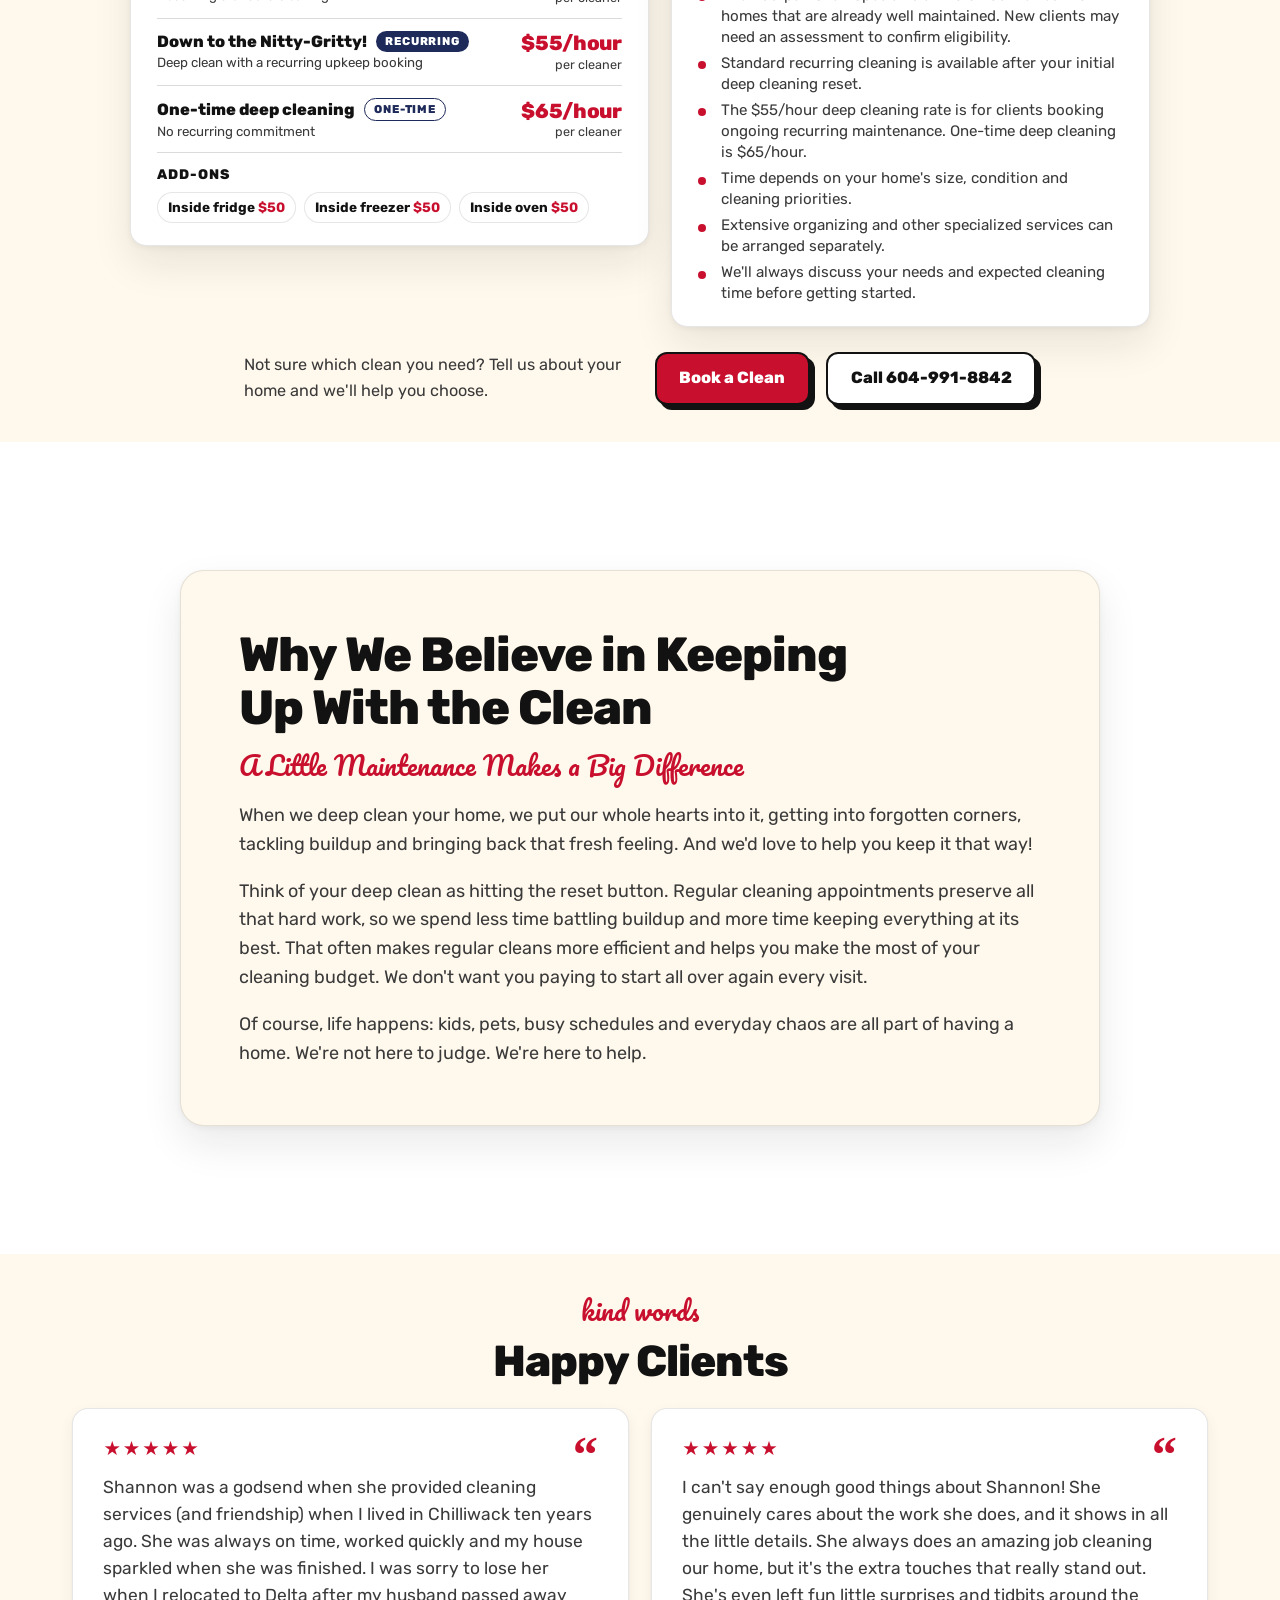
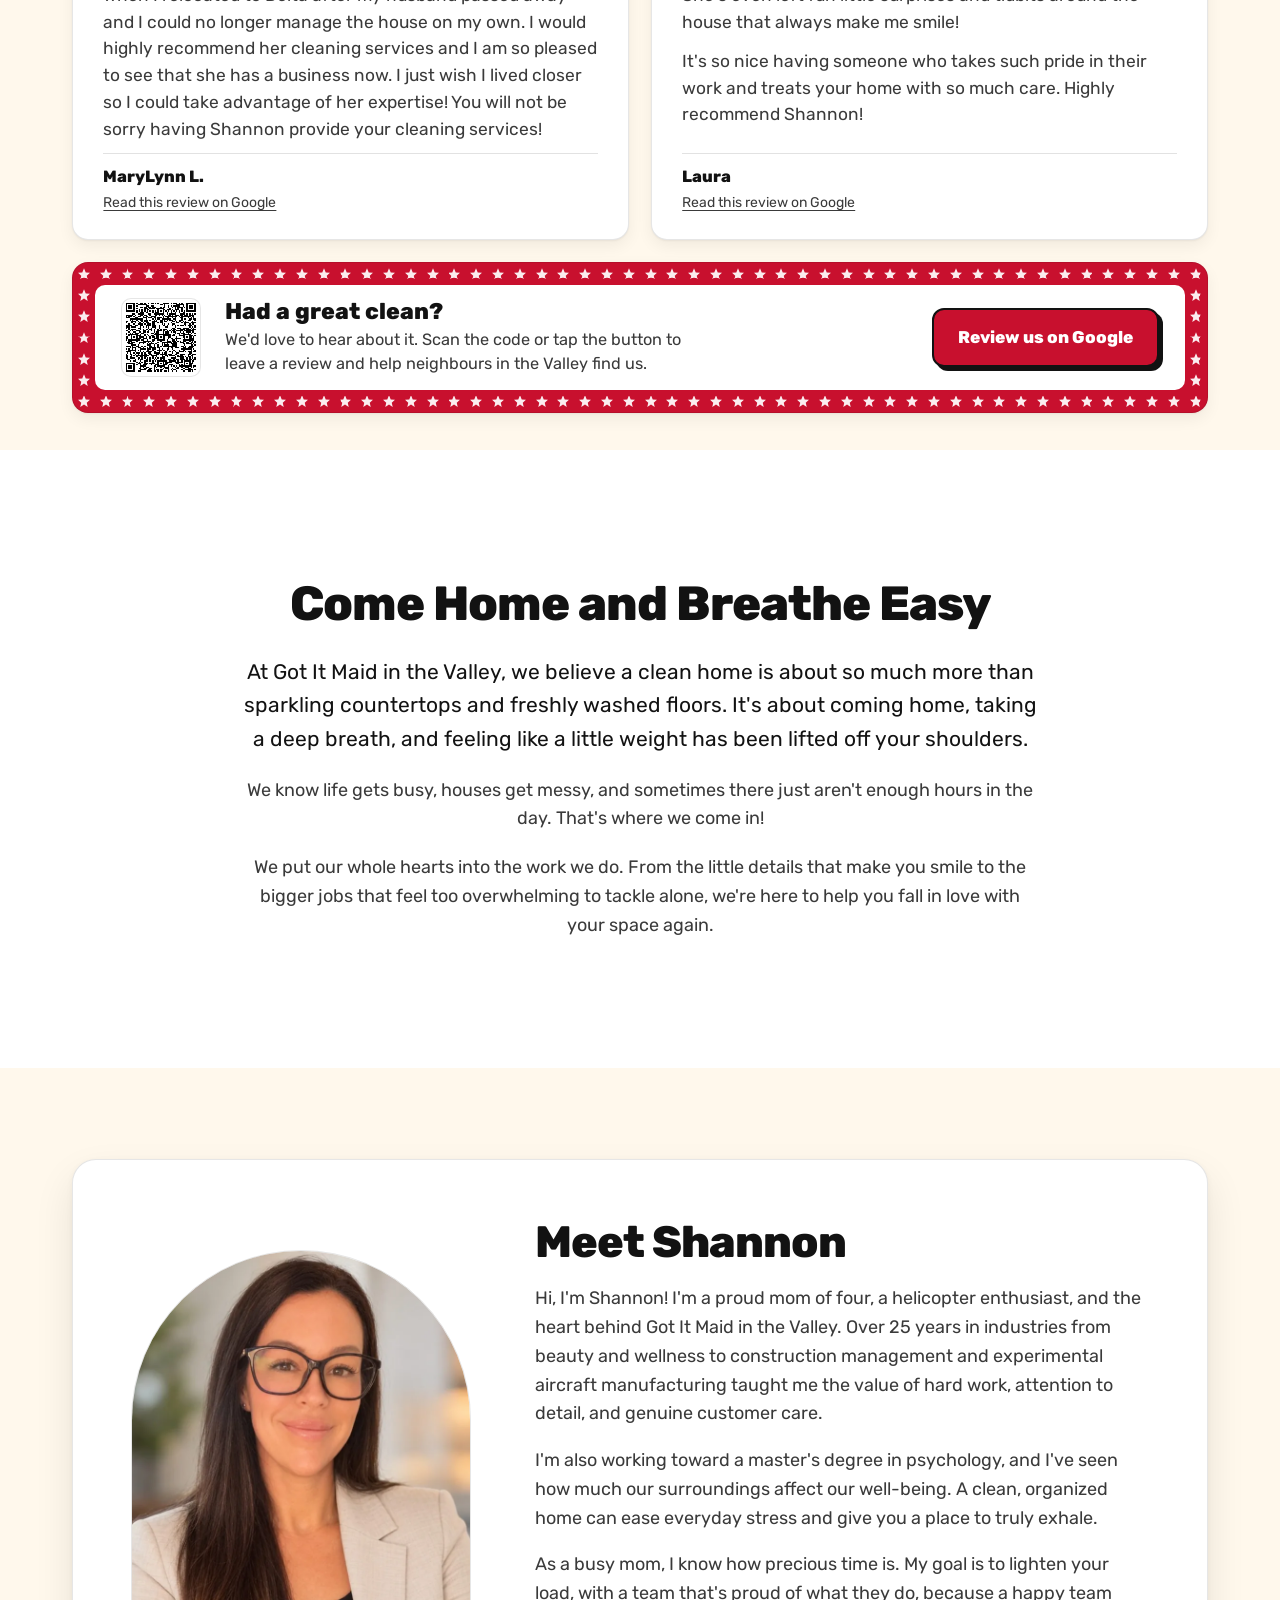
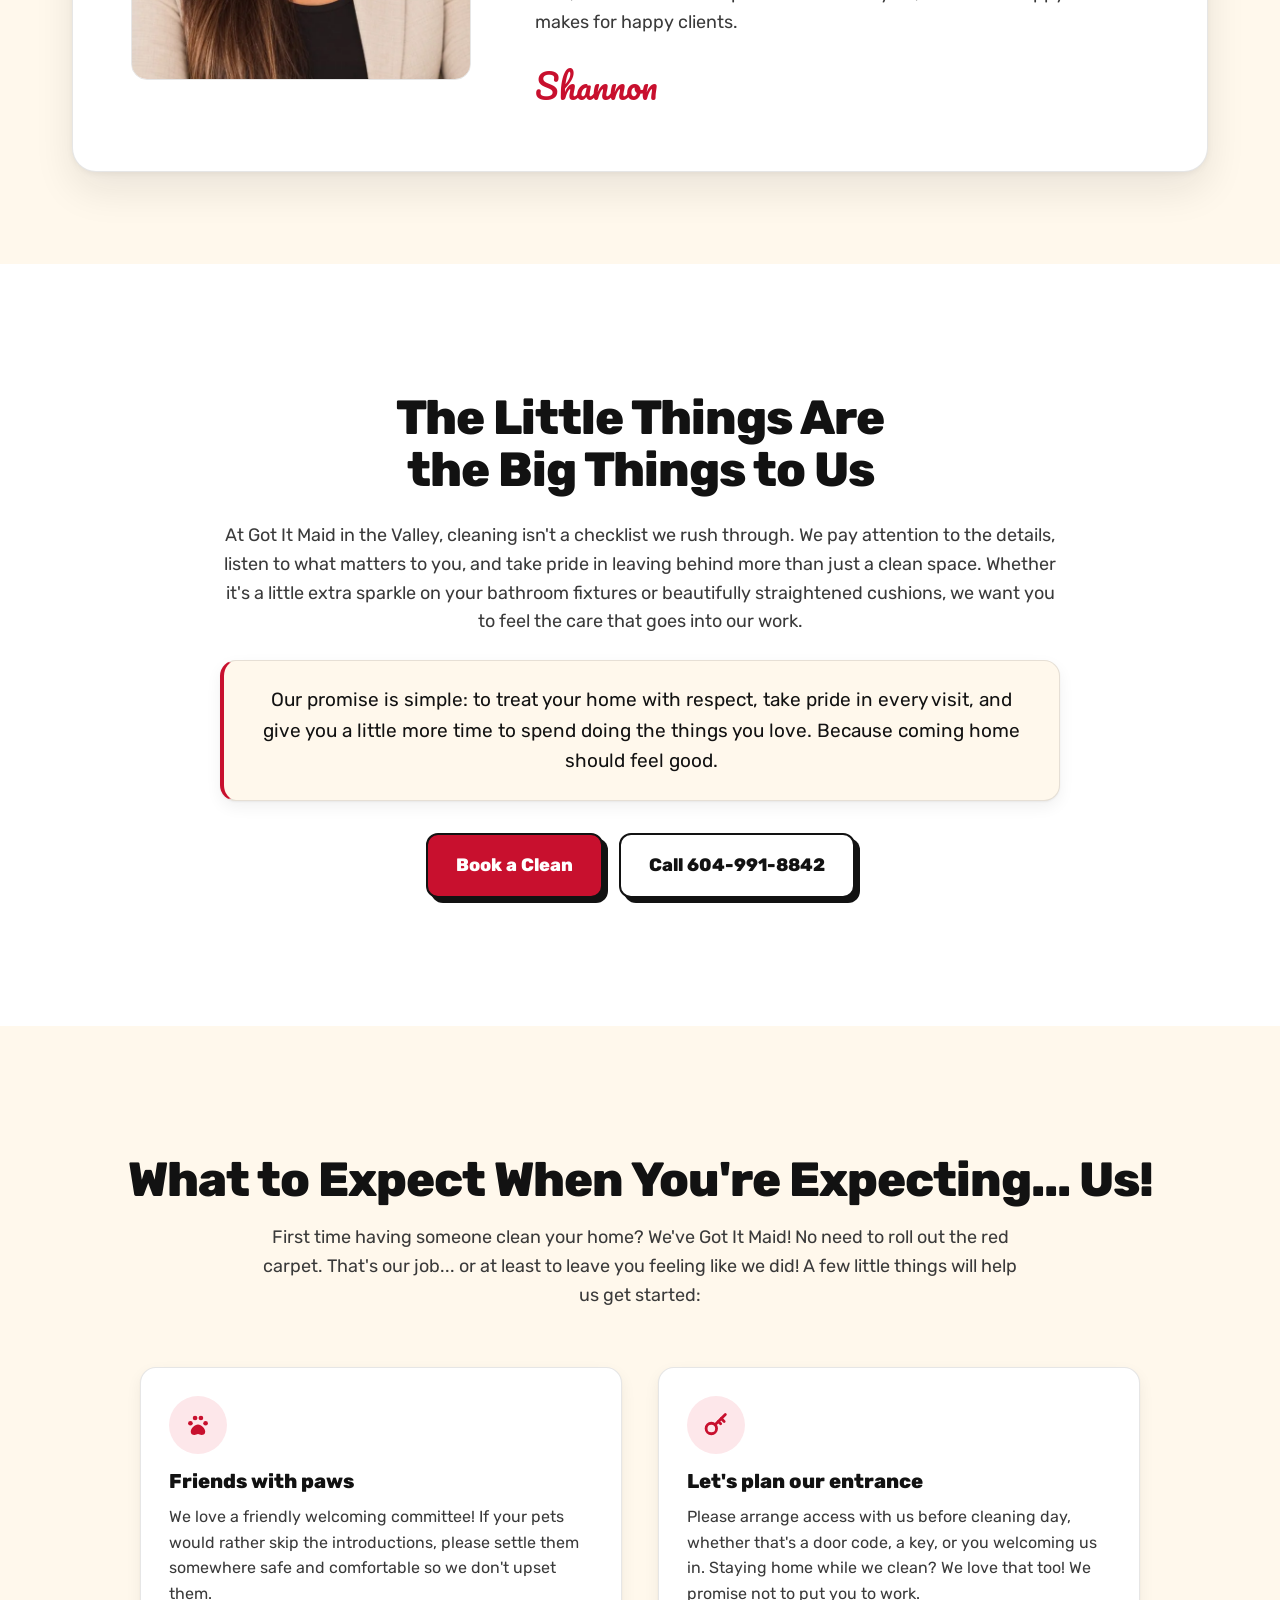
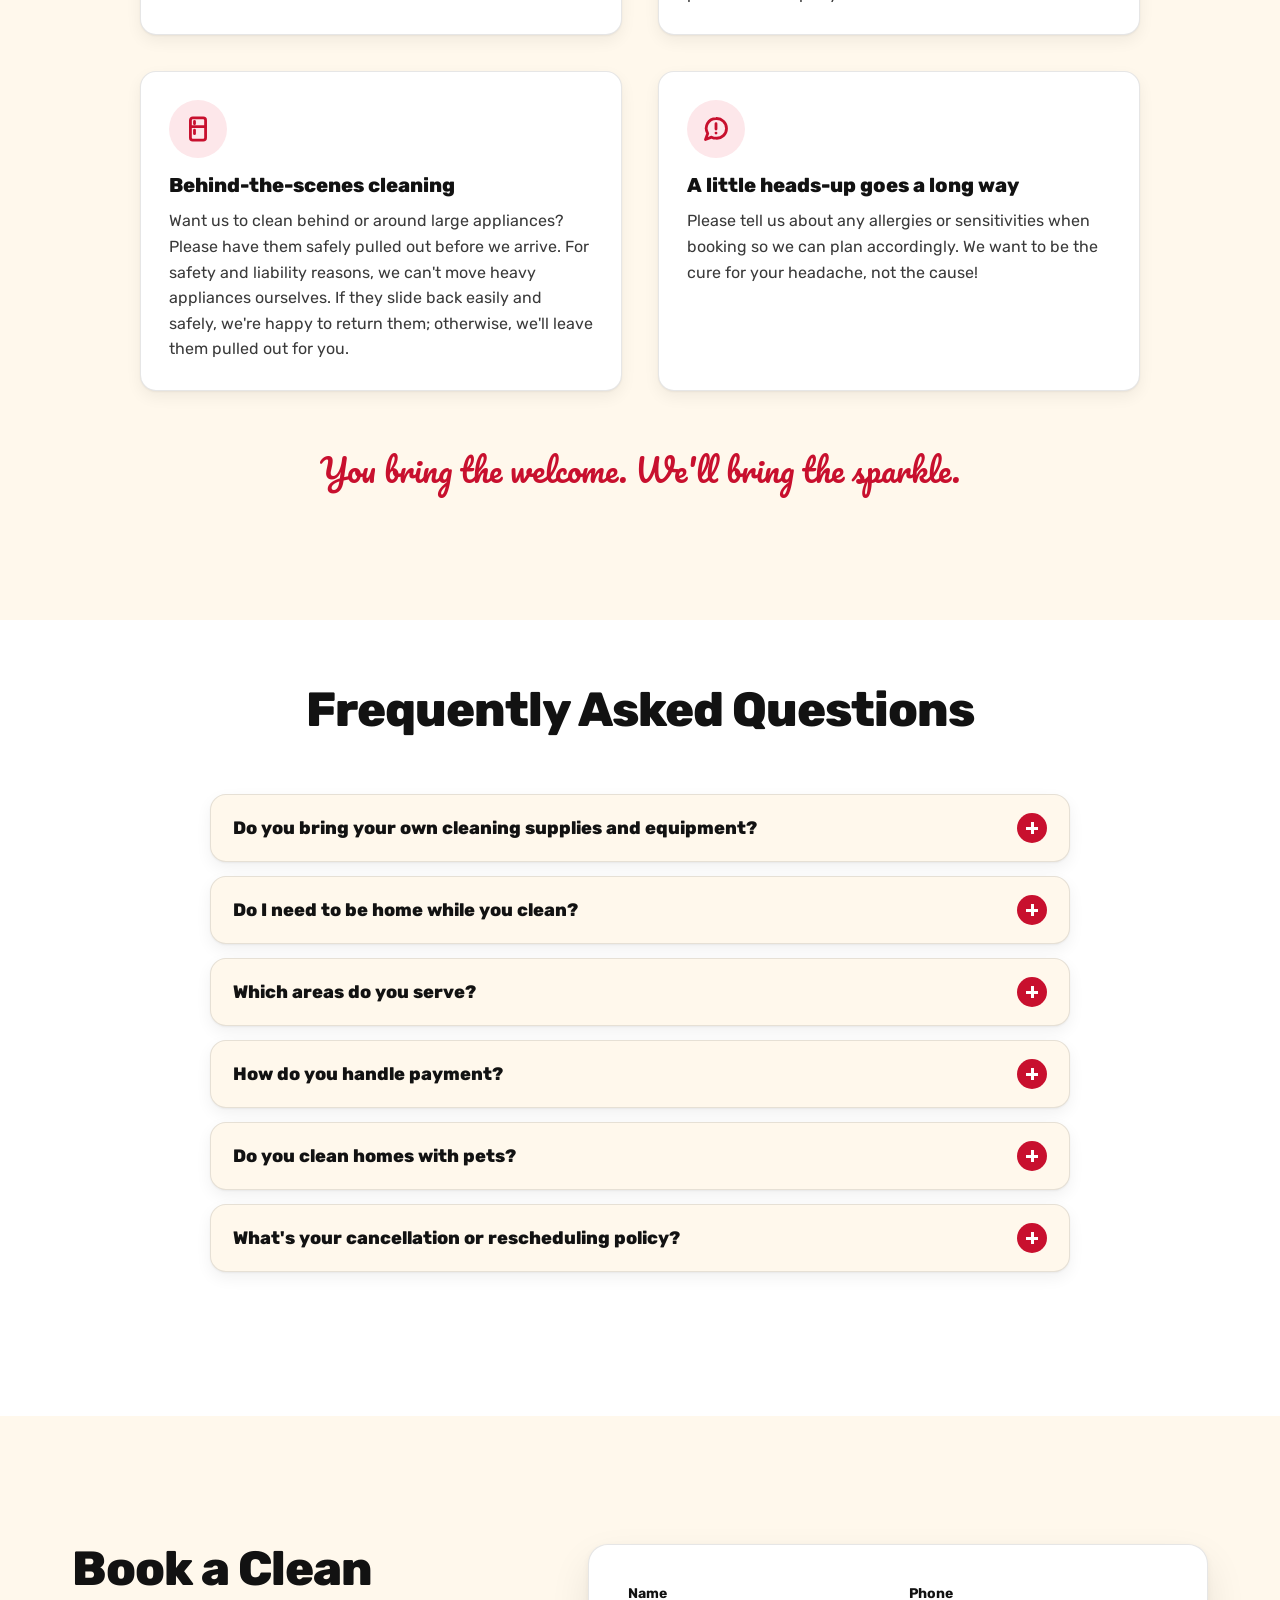
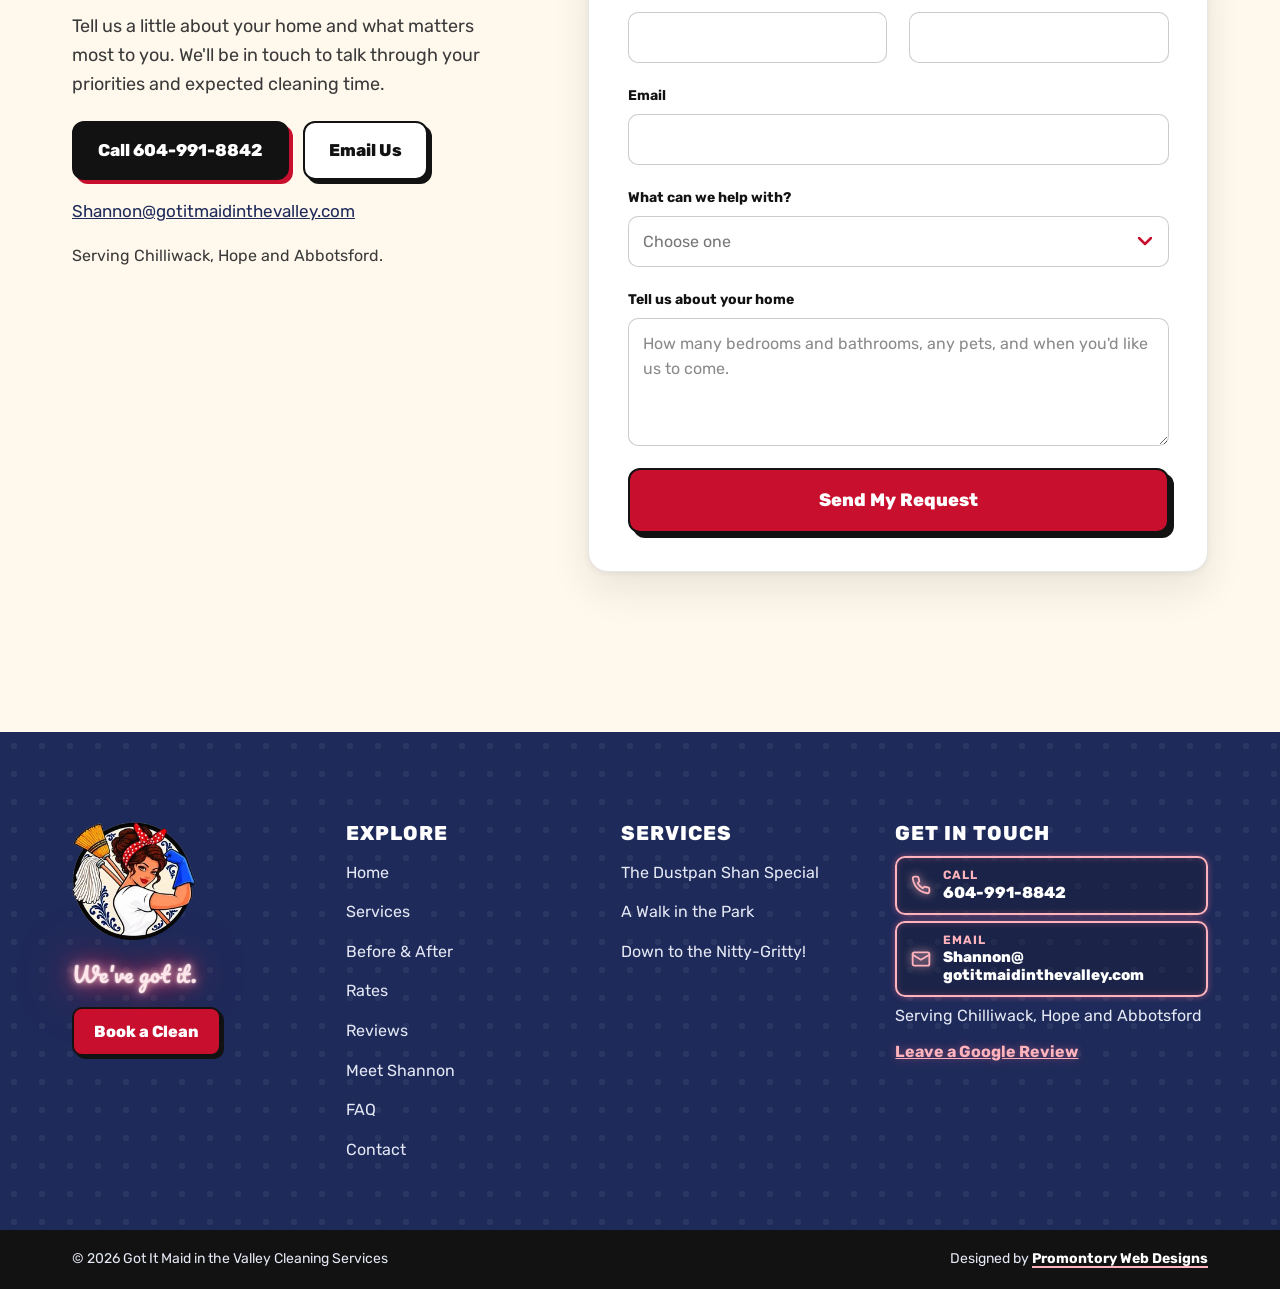
==== commit 35824ae4: "More style based changes for Shannon's Website" ====
--- a/index.html
+++ b/index.html
@@ -133,7 +133,7 @@
 
     <!-- Services: red polka dot frame around a navy panel -->
     <section id="services" class="services dots-red" aria-labelledby="services-heading">
-      <div class="services-panel dots-navy">
+      <div class="services-panel dots-navy"> 
         <div class="wrap">
           <div class="section-head center">
             <p class="script kicker-pink">with a little extra heart</p>
--- a/css/styles.css
+++ b/css/styles.css
@@ -59,6 +59,11 @@
 @media (max-width: 760px) { html { scroll-padding-top: 90px; } }
 /* "Home" links go all the way to the top of the page, not just to the hero under the header */
 #top { scroll-margin-top: 200px; }
+/* Services has its own red dotted frame. Landing with the frame's top edge tucked under the
+   header (header height minus one dot tile) lets the header's dot strip run straight into the
+   frame's sides, instead of two dot bands stacking at the top of the screen. */
+#services { scroll-margin-top: -26px; }
+@media (max-width: 760px) { #services { scroll-margin-top: -18px; } }
 body {
   margin: 0;
   font-family: var(--font-body);
@@ -378,6 +383,40 @@
 .rates-notes h3 { font-size: 18px; font-weight: 800; margin-bottom: 12px; }
 .rates-notes .included { gap: 5px; }
 .rates-notes .included li { font-size: 15px; line-height: 1.4; }
+/* Desktop: like Reviews, Rates is exactly one screen tall under the sticky header (104px) with its
+   content centred, so the heading, both cards and the "Not sure which clean" buttons all show
+   together. Everything inside is sized in em from --u, which follows the window height (held back
+   on narrow windows): 13px on a small laptop up to 17px on a big monitor. */
+@media (min-width: 1001px) {
+  .rates {
+    --u: clamp(13px, min(1.35vw, 2.05vh - 3px), 17px);
+    min-height: calc(100vh - 104px); min-height: calc(100svh - 104px);
+    padding: 20px 0;
+    display: flex; flex-direction: column; justify-content: center;
+  }
+  .rates .wrap { font-size: var(--u); }
+  .rates .section-head { gap: .3em; margin-bottom: 1.4em; }
+  .rates .kicker-red { font-size: 1.6em; }
+  .rates .section-head h2 { font-size: 2.9em; }
+  .rates .rates-intro { font-size: 1.1em; margin-top: .2em; }
+  .rates .rates-grid { max-width: 66em; gap: 1.4em; }
+  .rates .rates-card { padding: 1.4em 1.7em; }
+  .rates .rates-table thead th { font-size: .78em; padding-bottom: .6em; }
+  .rates .rates-table tbody th, .rates .rates-table td { padding: .75em 0; }
+  .rates .rates-table tbody th { font-size: 1.05em; }
+  .rates .rates-table td strong { font-size: 1.32em; }
+  .rates .rates-table small { font-size: .82em; }
+  .rates .rate-tag { font-size: .7em; }
+  .rates .addons-title { font-size: .9em; margin: 1em 0 .65em; }
+  .rates .addons li { font-size: .88em; }
+  .rates .rates-notes h3 { font-size: 1.18em; margin-bottom: .75em; }
+  .rates .rates-notes .included { gap: .3em; }
+  .rates .rates-notes .included li { font-size: .98em; padding-left: 1.5em; }
+  /* The prompt and buttons sit on one line under the cards rather than stacking */
+  .rates .section-cta { margin-top: 1.6em; flex-direction: row; justify-content: center; gap: 1.4em; text-align: left; }
+  .rates .section-cta p { font-size: 1.05em; max-width: 24em; }
+  .rates .section-cta .btn { font-size: 1.05em; padding: .7em 1.4em; }
+}
 /* Phones: stack each rate under its name rather than squeezing two columns */
 @media (max-width: 560px) {
   .rates-table thead { position: absolute; width: 1px; height: 1px; overflow: hidden; clip: rect(0 0 0 0); }
@@ -513,9 +552,11 @@
    with the QR code, a short invitation and the button in a single row */
 .qr-card {
   grid-column: 1 / -1;
-  border: var(--outline); border-radius: var(--radius); padding: 18px; box-shadow: var(--shadow-sm);
-  background-image: radial-gradient(circle, rgba(255,255,255,.9) 3px, transparent 3.5px);
-  background-size: 18px 18px; background-repeat: round;
+  border: var(--outline); border-radius: var(--radius); padding: 22px; box-shadow: var(--shadow-sm);
+  /* A frame of white stars (echoing the 5-star ratings) instead of the polka dots used elsewhere.
+     The frame is one 22px tile thick and `round` fits a whole number of stars along every edge. */
+  background-image: url("data:image/svg+xml,%3Csvg xmlns='http://www.w3.org/2000/svg' width='22' height='22' viewBox='-6 -6.5 36 36'%3E%3Cpath d='M12 2l2.9 6.9 7.1.6-5.4 4.7 1.6 7L12 17.3 5.8 21.2l1.6-7L2 9.5l7.1-.6z' fill='%23FFF' fill-opacity='.92'/%3E%3C/svg%3E");
+  background-size: 22px 22px; background-repeat: round;
 }
 .qr-inner {
   background: var(--white); border-radius: 10px; padding: 14px 24px;
@@ -555,6 +596,12 @@
 .expect-closing { text-align: center; font-size: clamp(26px, 3vw, 32px); line-height: 1.4; color: var(--red); margin-top: clamp(40px, 4.5vw, 56px); }
 
 /* ---------- FAQ ---------- */
+/* Desktop: at least one screen tall under the sticky header (104px), so jumping here shows the
+   questions with open white space below instead of the Contact section creeping in. Content stays
+   top-aligned so opening a question grows the list downward without moving the heading. */
+@media (min-width: 1001px) {
+  #faq { min-height: calc(100vh - 104px); min-height: calc(100svh - 104px); padding-top: clamp(64px, 7vh, 96px); }
+}
 .faq-list { max-width: 860px; margin: 0 auto; display: grid; gap: 14px; }
 .faq-item { background: var(--surface); border: var(--outline); border-radius: var(--radius); box-shadow: var(--shadow-sm); }
 .faq-item summary {
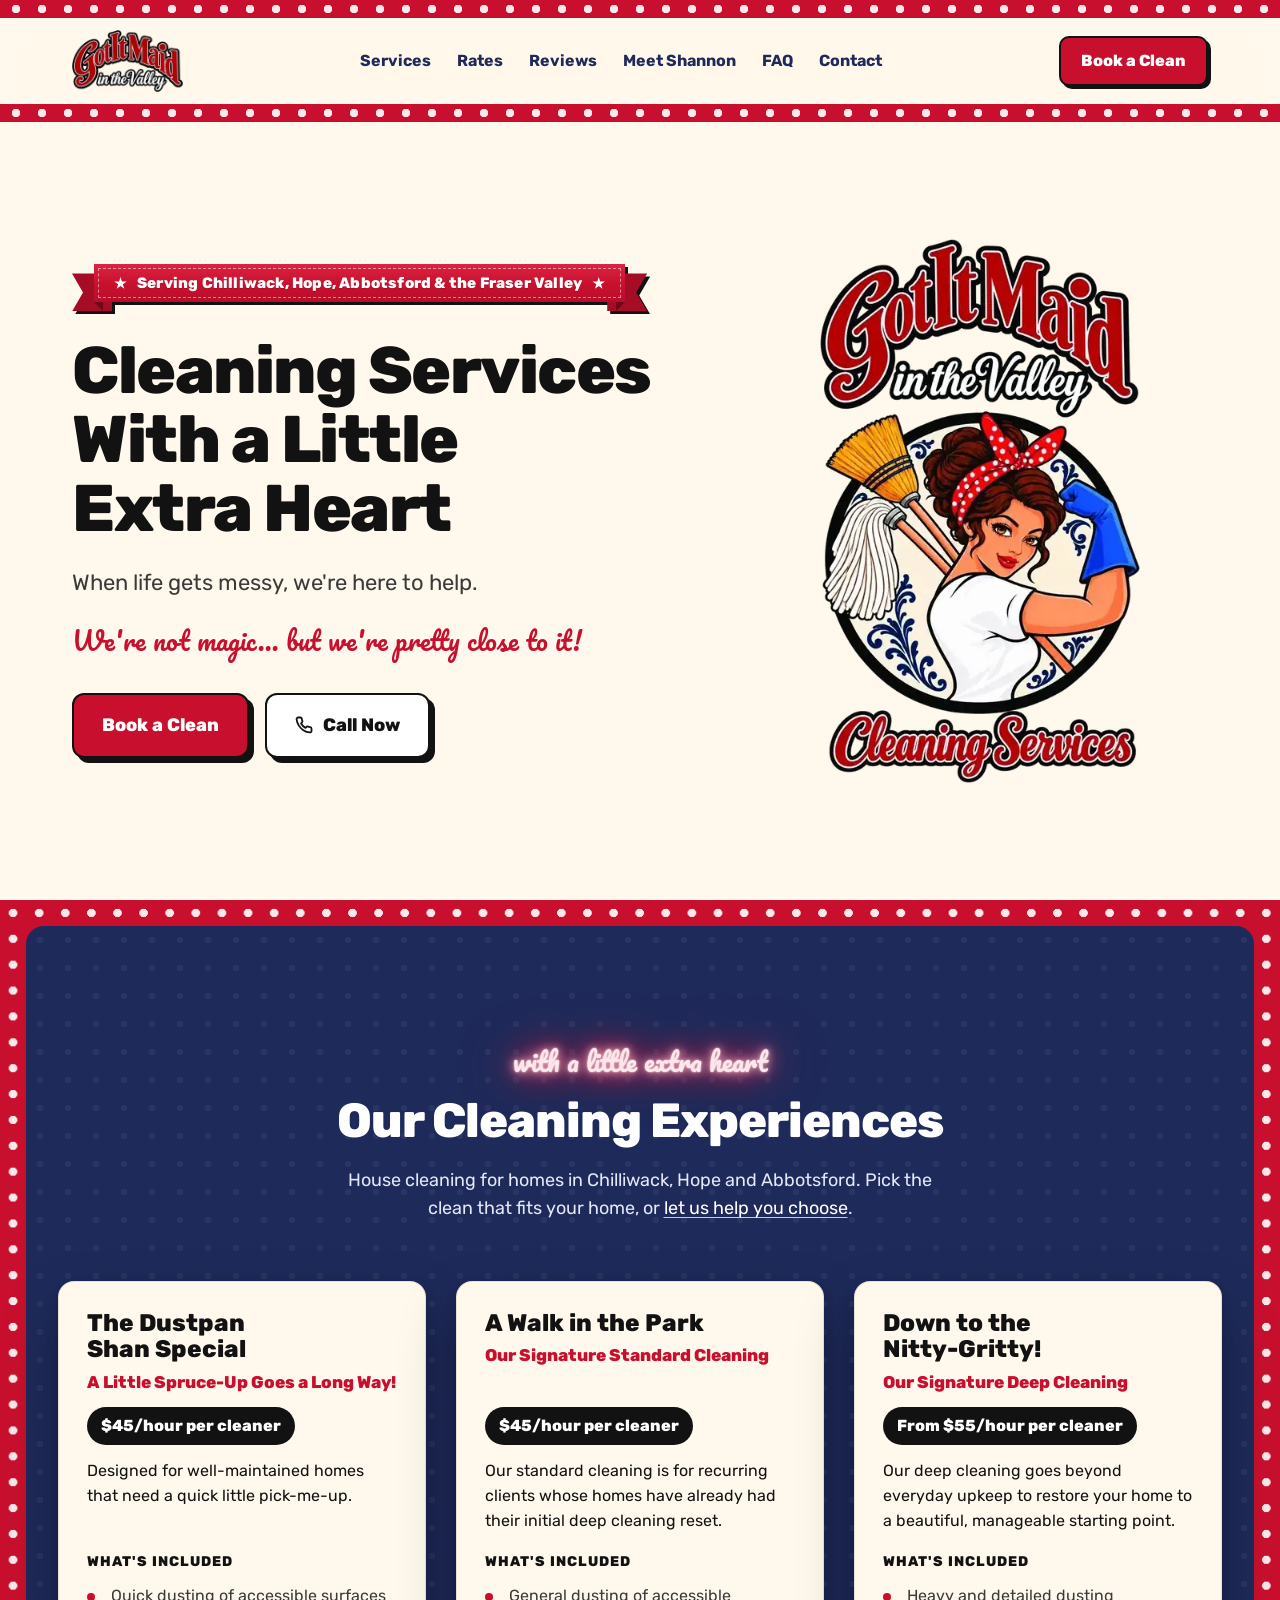
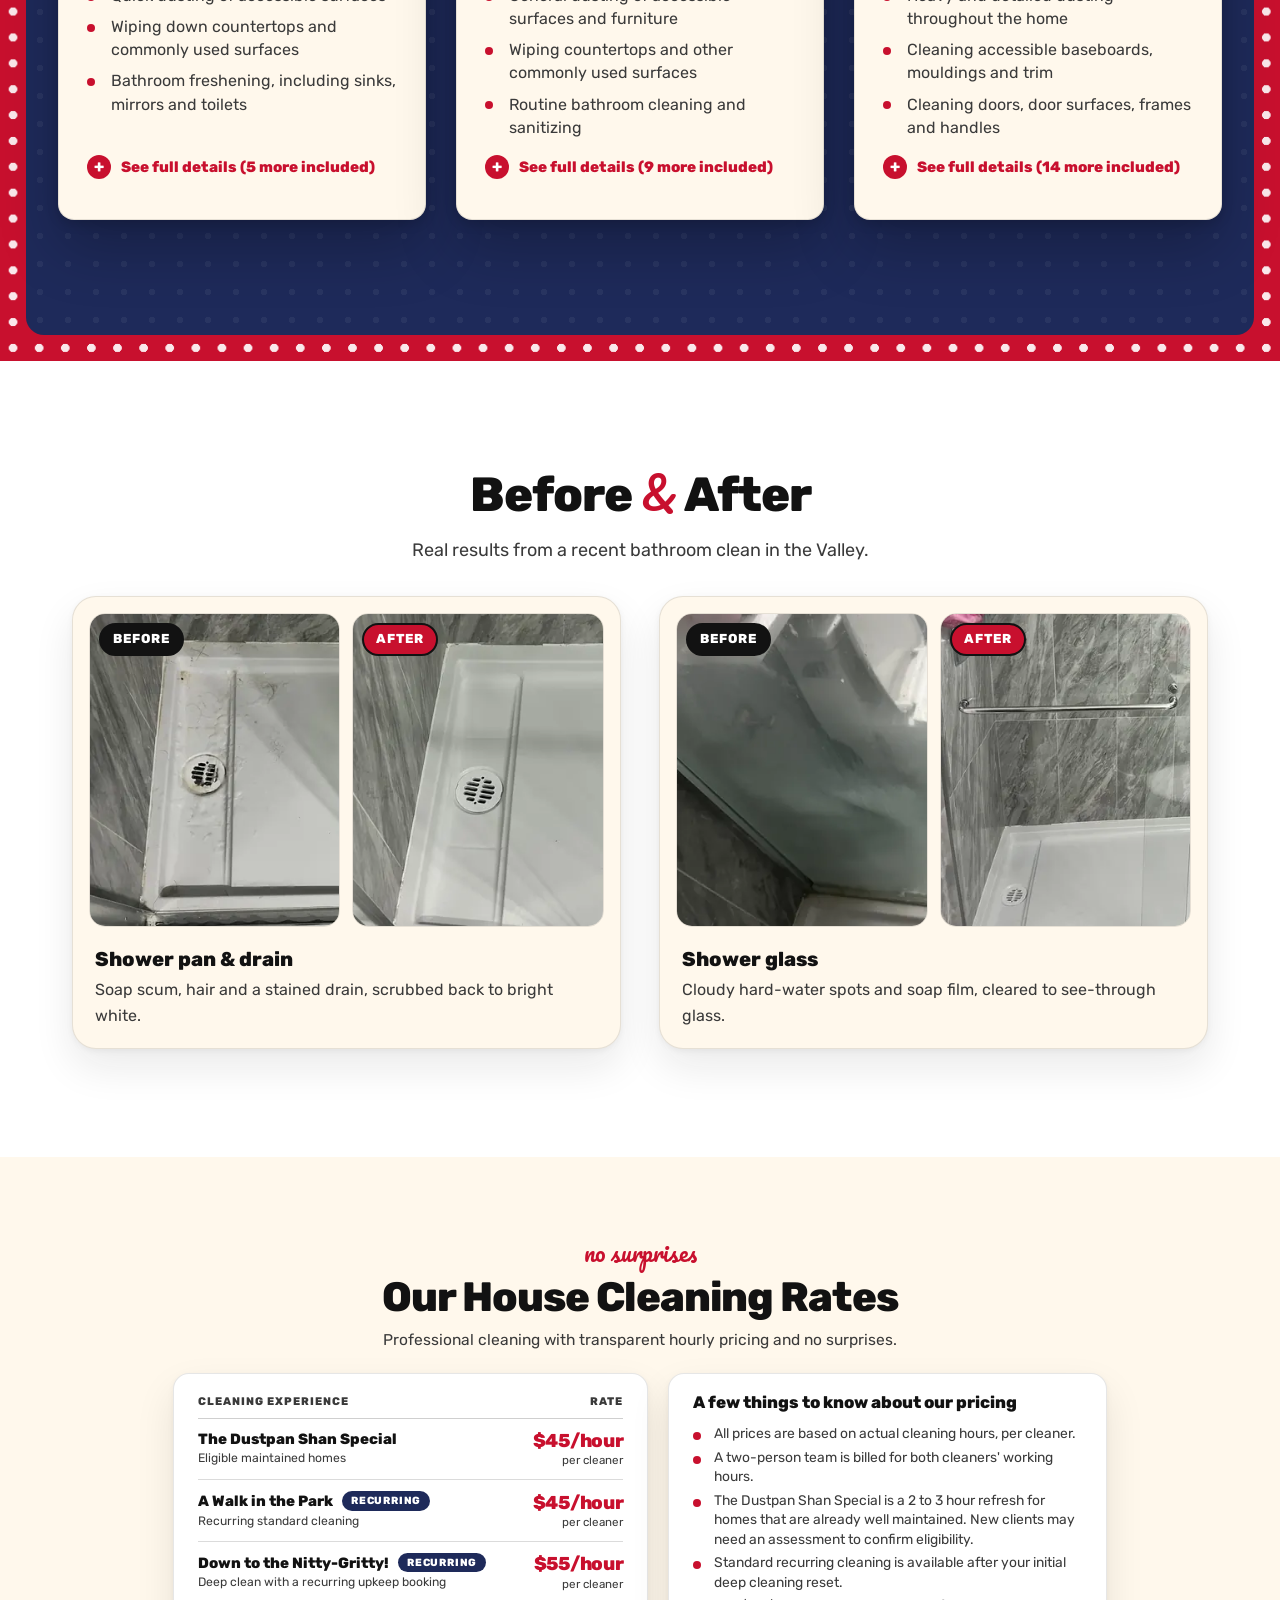
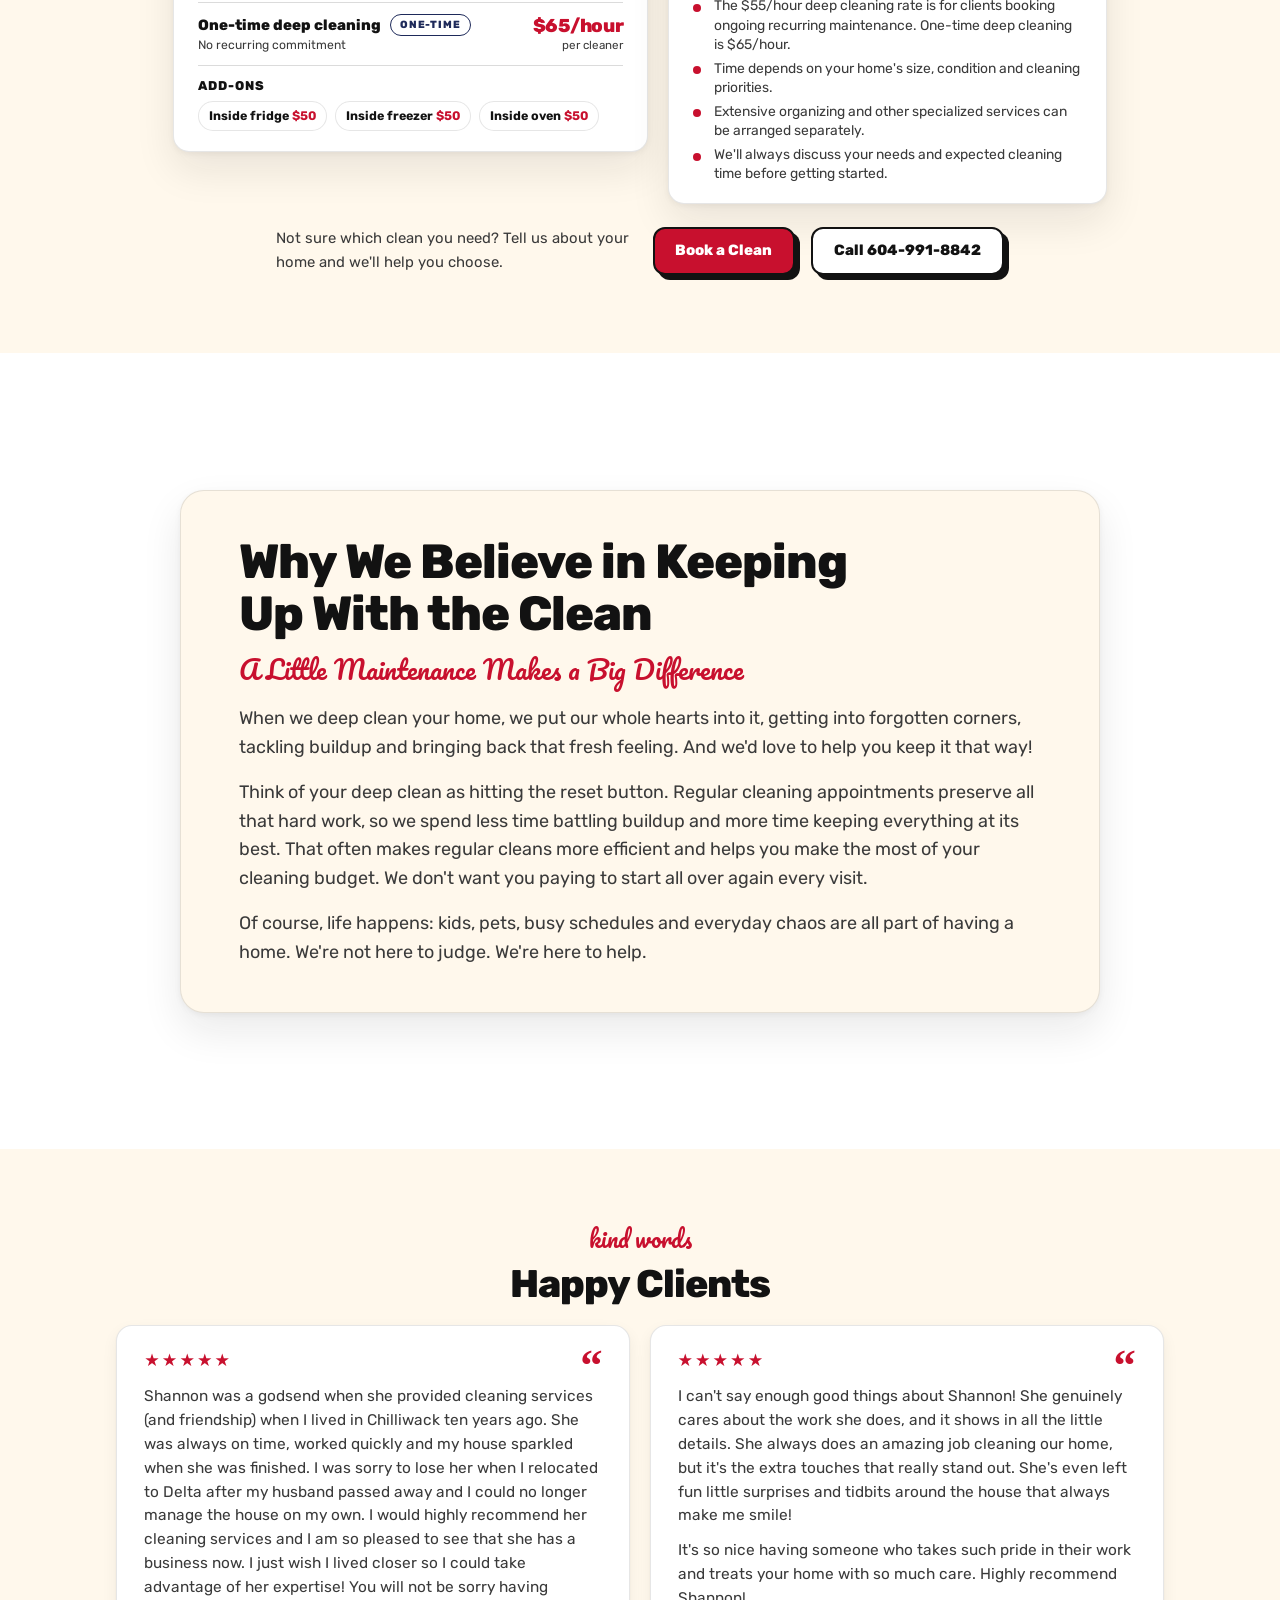
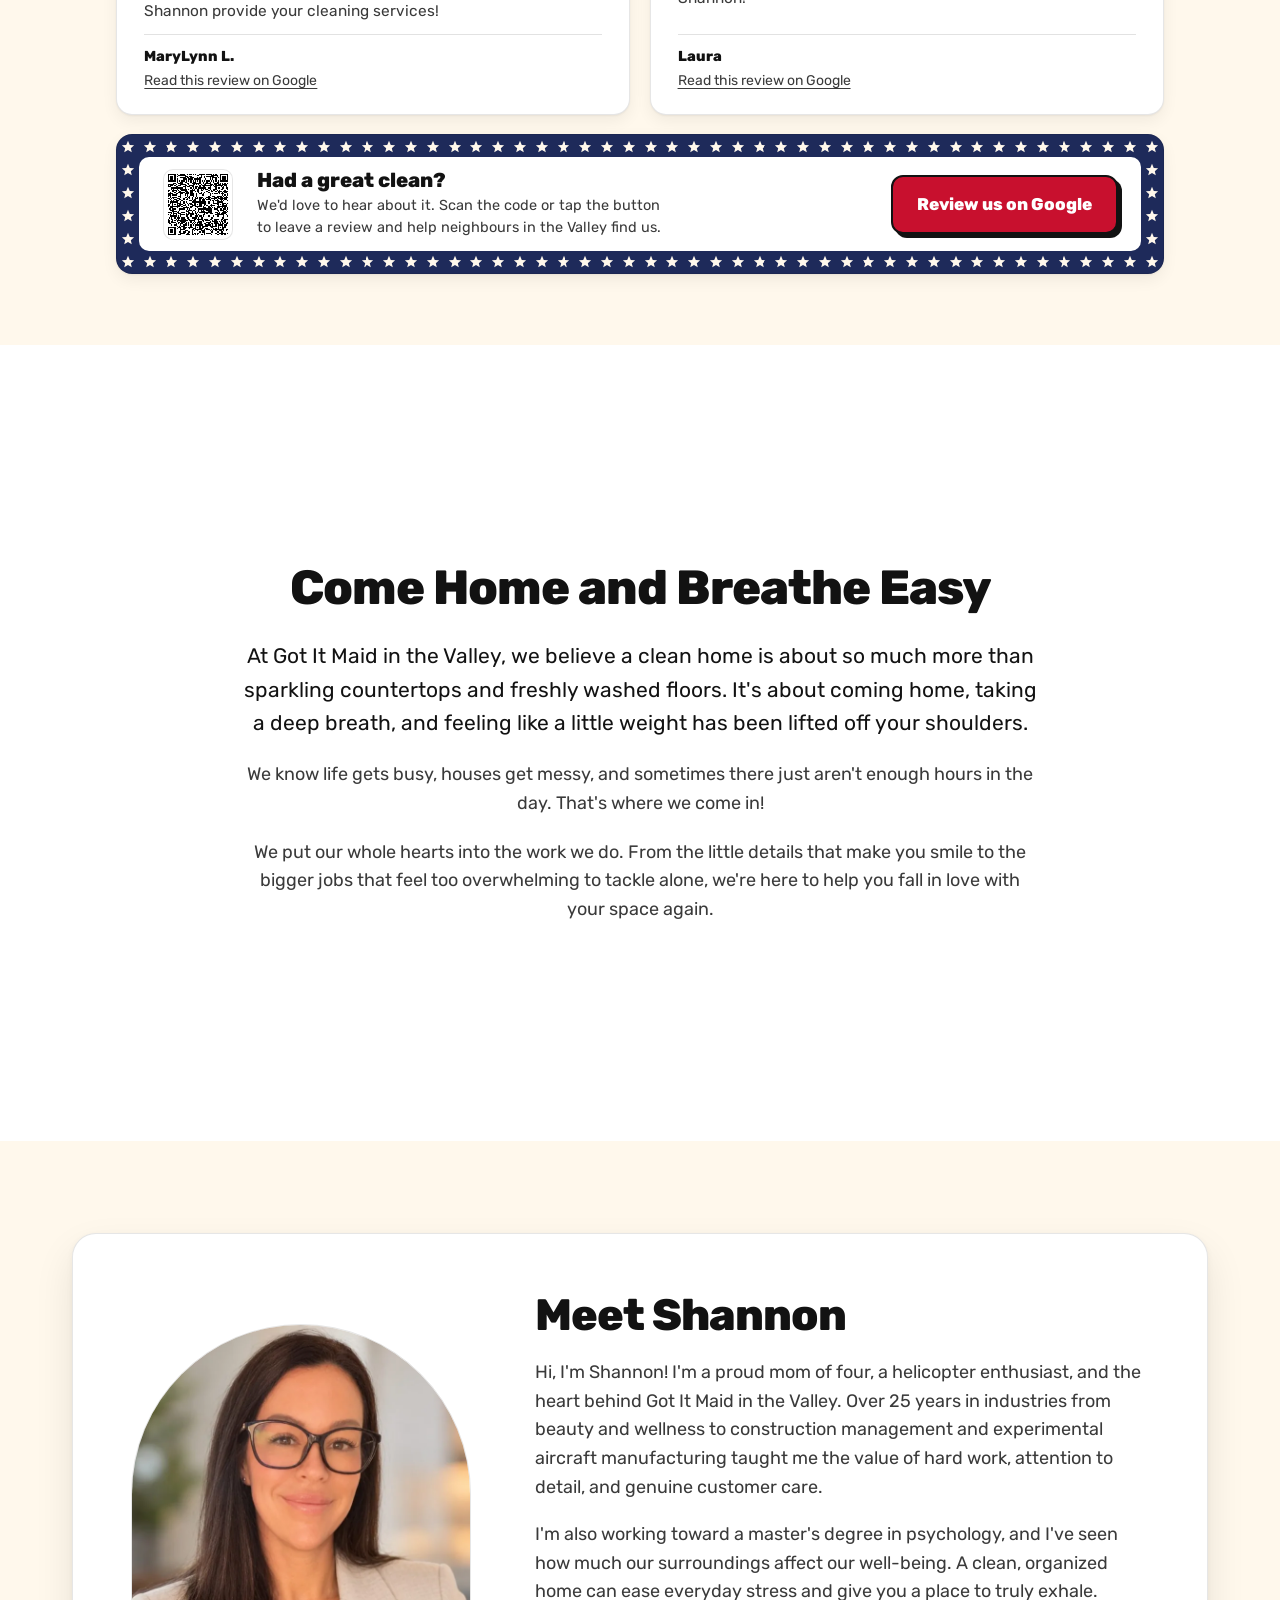
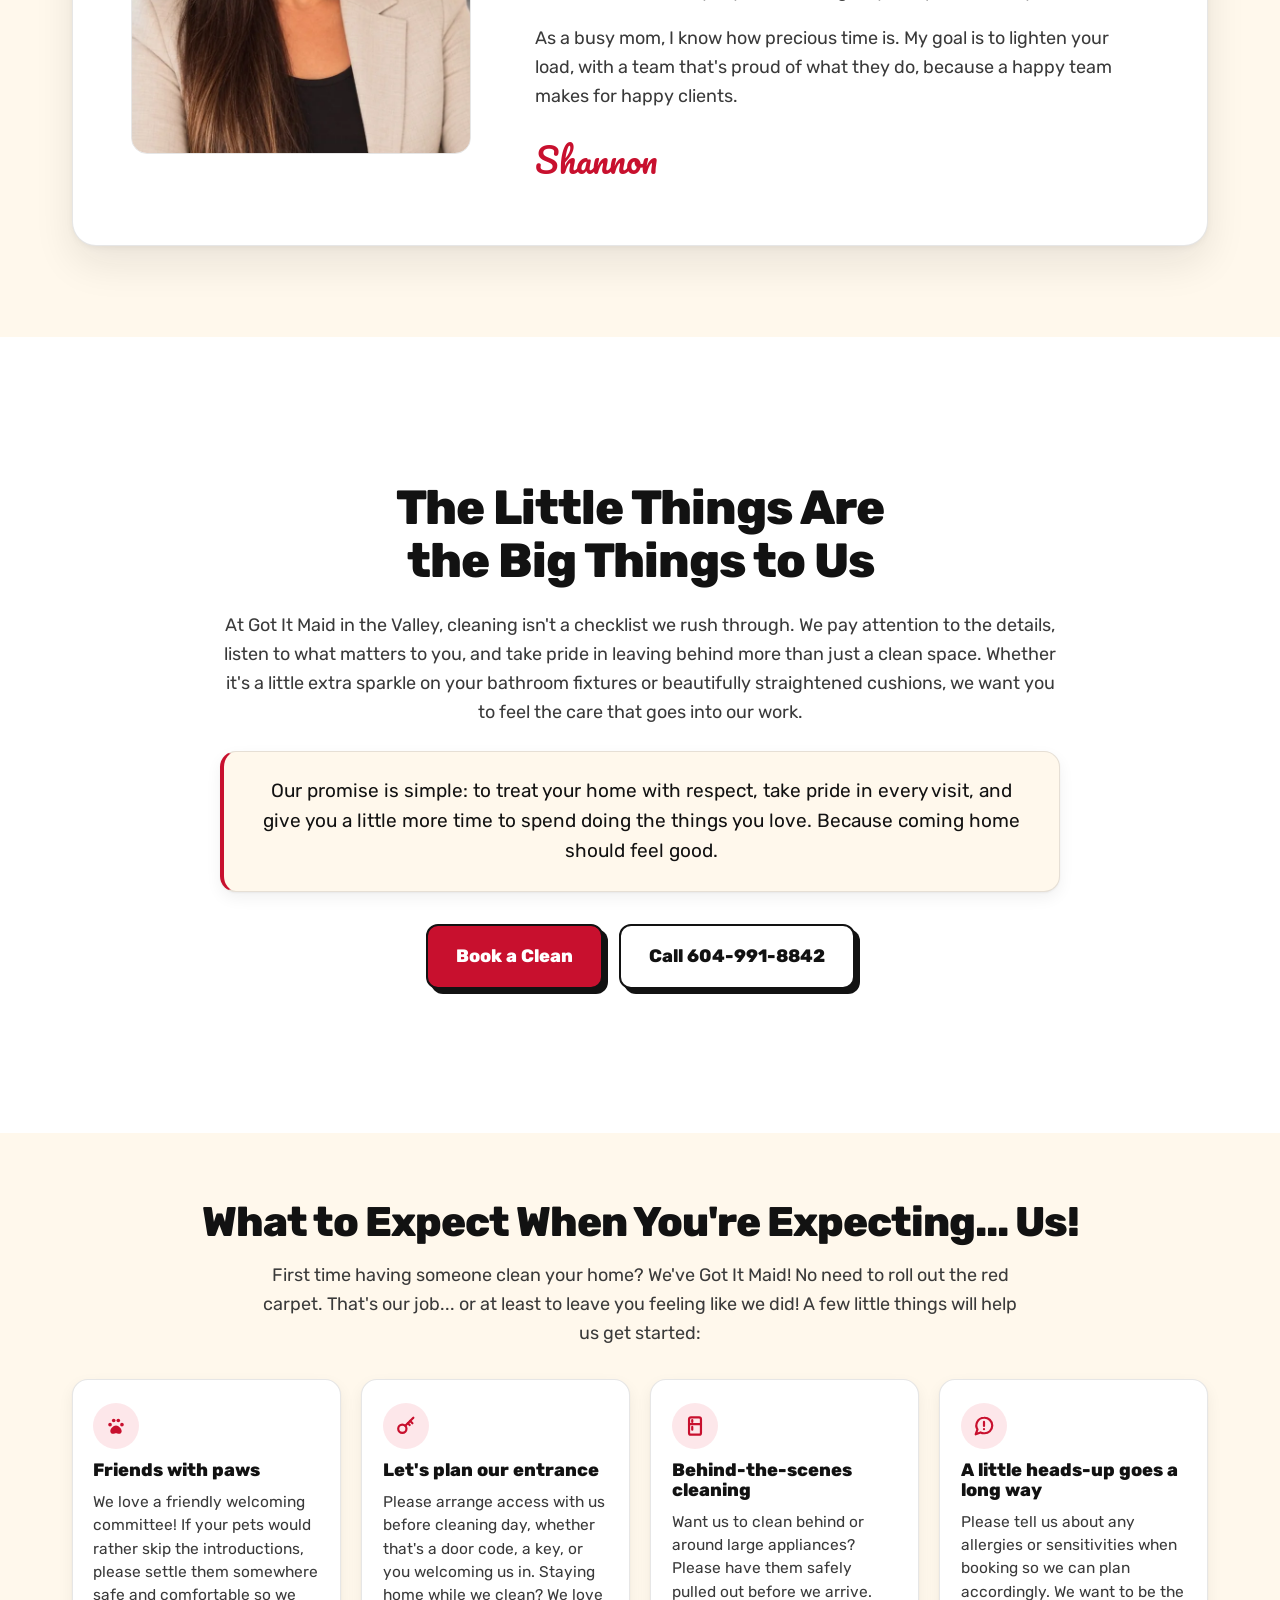
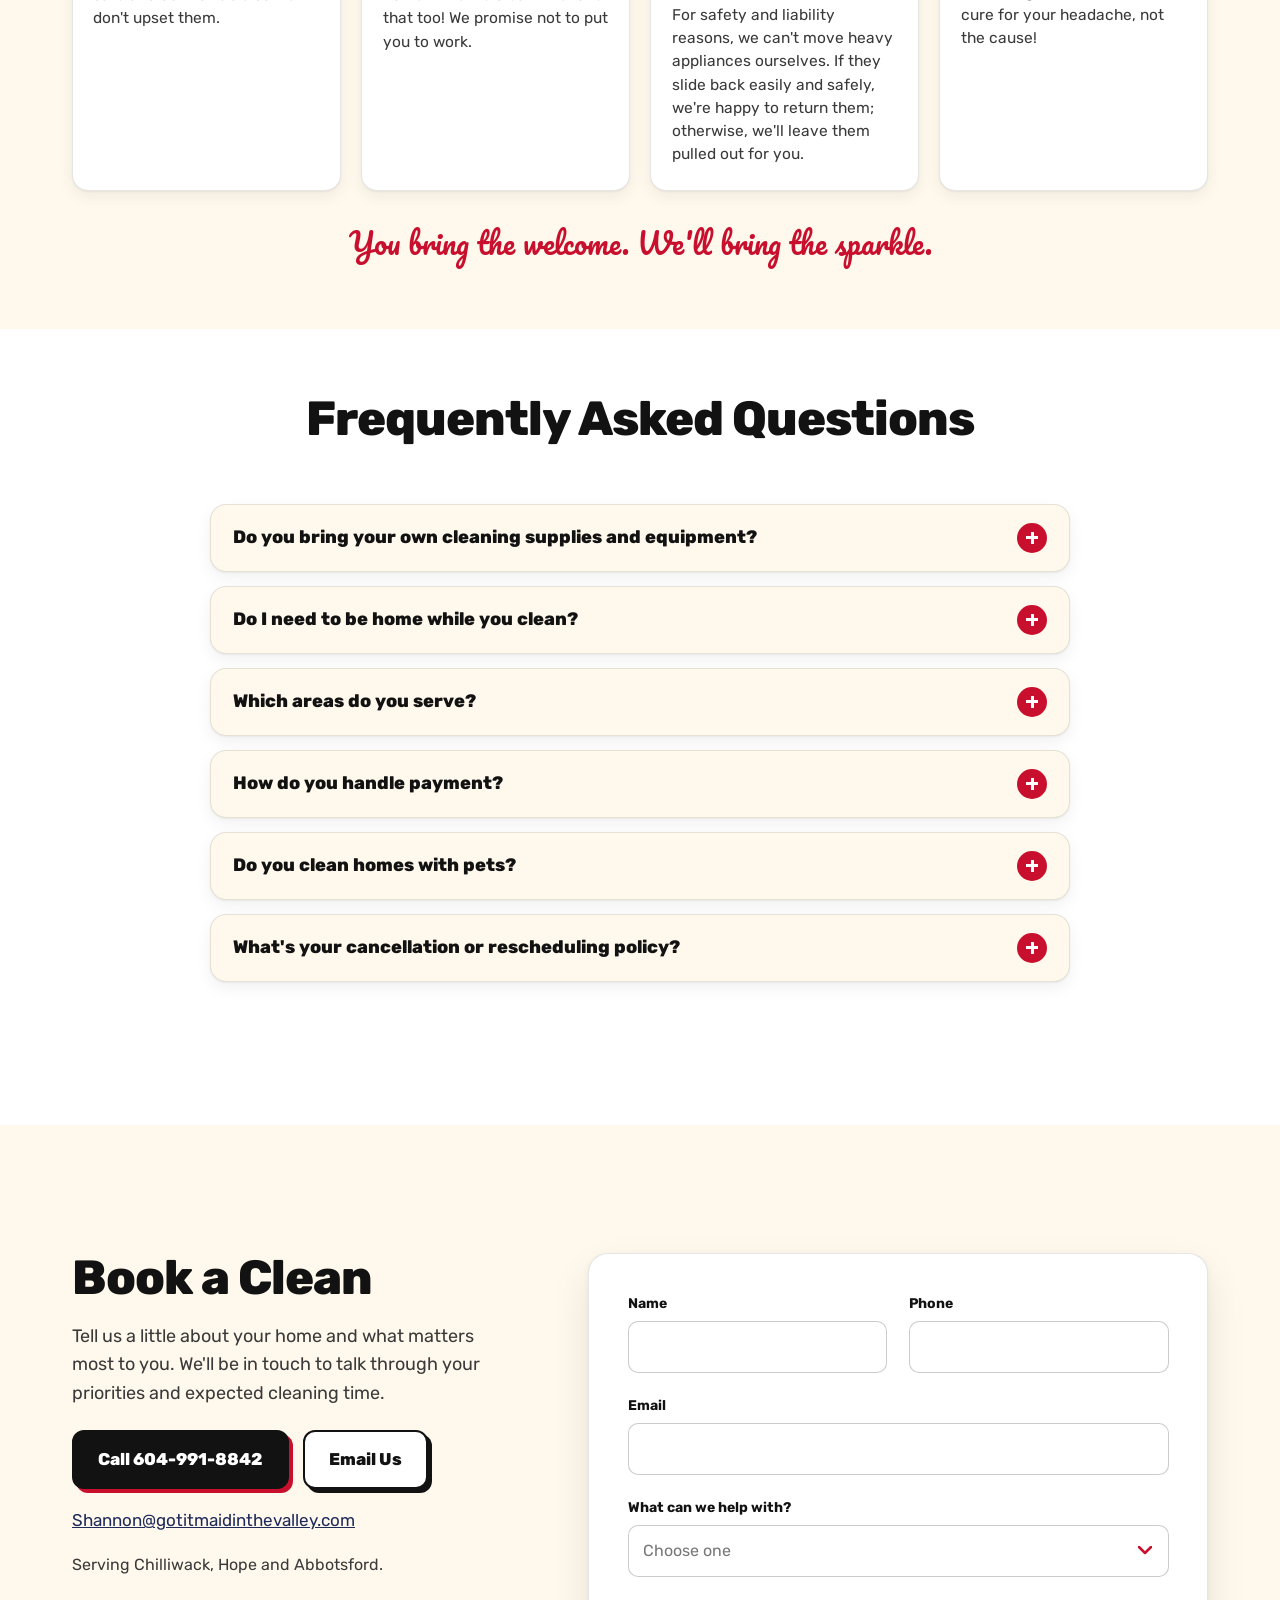
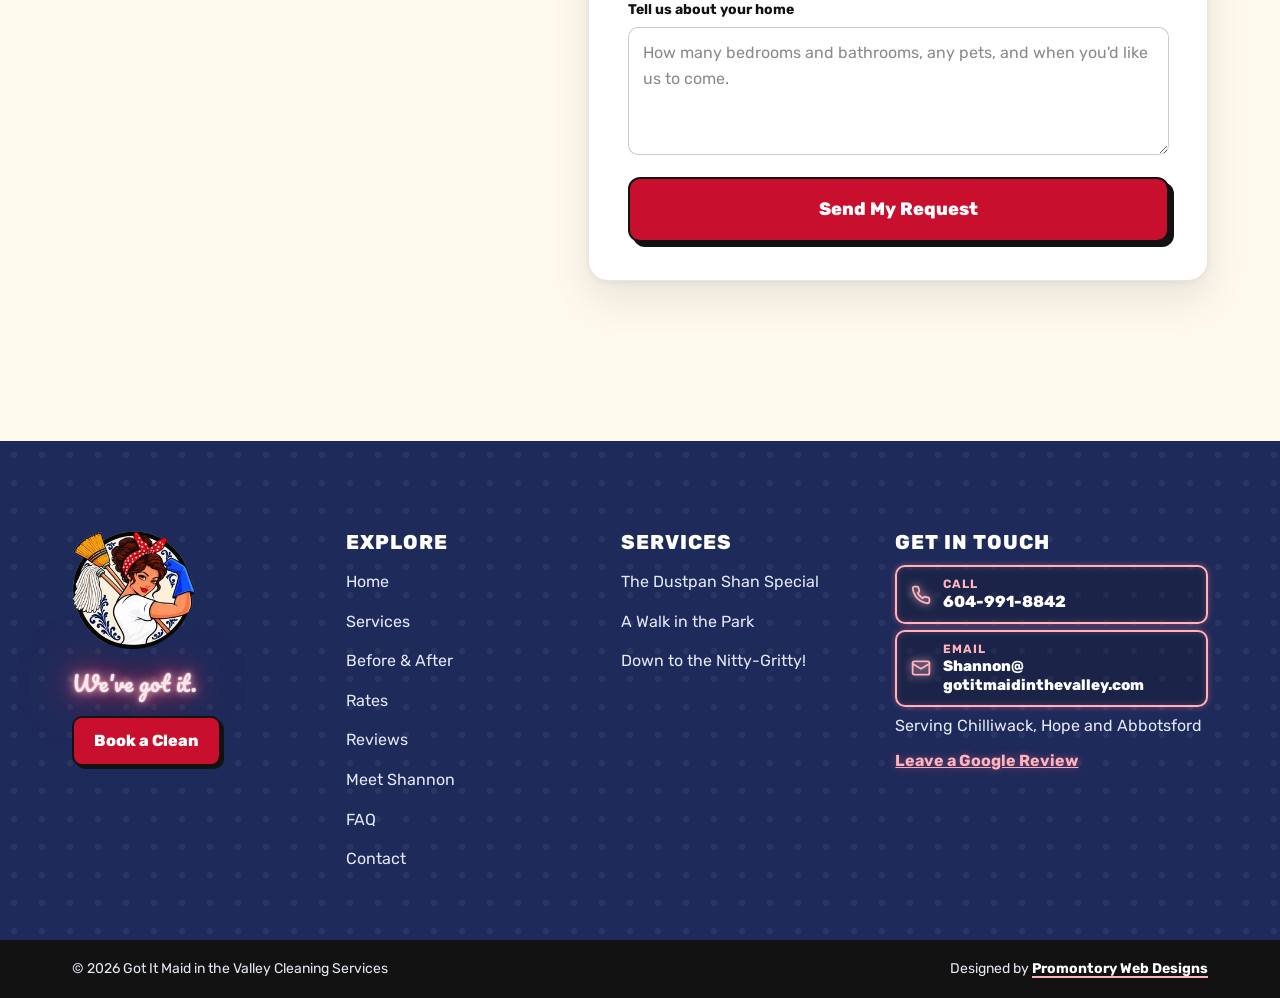
==== commit b9cd279f: "Updated Pillbox with a more unique design" ====
--- a/index.html
+++ b/index.html
@@ -112,7 +112,7 @@
     <section id="top" class="hero">
       <div class="wrap hero-inner">
         <div class="hero-copy">
-          <p class="eyebrow"><span><span class="eyebrow-lead">House cleaning in </span>Chilliwack, Hope, Abbotsford &amp; the Fraser Valley</span></p>
+          <p class="eyebrow"><span class="eyebrow-ribbon"><span class="eyebrow-text">Serving Chilliwack, Hope, Abbotsford<span class="eyebrow-tail"> &amp; the Fraser Valley</span></span></span></p>
           <h1>Cleaning Services With a Little Extra Heart</h1>
           <p class="lead">When life gets messy, we're here to help.</p>
           <!-- Fun line: may be swapped later -->
@@ -398,7 +398,7 @@
             </blockquote>
             <figcaption>Laura <a class="review-source review-link" href="https://share.google/ZxWYDPyQ2tDevwrZf" target="_blank" rel="noopener">Read this review on Google</a></figcaption>
           </figure>
-          <div class="qr-card dots-red reveal">
+          <div class="qr-card reveal">
             <div class="qr-inner">
               <a class="qr-placeholder" href="https://g.page/r/CbDfJCA561byEBM/review" target="_blank" rel="noopener" aria-label="Leave a Google review">
                 <img src="assets/images/google-review-qr.webp" alt="QR code linking to our Google review page" width="264" height="264" loading="lazy">
--- a/css/styles.css
+++ b/css/styles.css
@@ -192,14 +192,54 @@
 .hero-kicker { font-size: 28px; color: var(--red); }
 .hero h1 { font-size: clamp(40px, 5.4vw, 66px); line-height: 1.04; font-weight: 800; letter-spacing: -1.5px; text-wrap: balance; }
 .lead { font-size: 22px; color: var(--ink); max-width: 540px; }
+/* Service-area ribbon: a classic folded banner. The red band sits in front; darker swallowtail
+   tails peek out behind each end, a little lower, with a small fold where the band wraps over them.
+   A soft highlight and a dashed white stitch line finish the band, with a star at each end (echoing
+   the review banner). The whole ribbon carries the black offset shadow used on the buttons.
+   Sizes come from custom properties so the phone version can scale everything down together. */
 .eyebrow {
-  align-self: flex-start; display: inline-flex; align-items: center; gap: 8px;
-  background: var(--white); border: var(--outline); border-radius: 999px; box-shadow: var(--shadow-sm);
-  padding: 6px 14px; font-size: 14px; font-weight: 700; color: var(--navy);
-}
-/* Phones: drop "House cleaning in" so the four areas fit on one line */
-@media (max-width: 760px) { .eyebrow-lead { display: none; } }
-.eyebrow::before { content: ""; width: 8px; height: 8px; border-radius: 50%; background: var(--red); }
+  --band-h: 38px; --drop: 9px; --tail-w: 40px; --tail-out: 22px; --notch: 11px;
+  position: relative; align-self: flex-start; margin: 0;
+  padding: 0 var(--tail-out) var(--drop);
+  filter: drop-shadow(3px 3px 0 var(--black));
+}
+/* Tails: behind the band (the filter makes .eyebrow a stacking context, so z-index -1 stays inside it) */
+.eyebrow::before, .eyebrow::after {
+  content: ""; position: absolute; z-index: -1; top: var(--drop); width: var(--tail-w); height: var(--band-h);
+  background: var(--red-dark);
+}
+.eyebrow::before { left: 0; clip-path: polygon(0 0, 100% 0, 100% 100%, 0 100%, var(--notch) 50%); }
+.eyebrow::after { right: 0; clip-path: polygon(0 0, 100% 0, calc(100% - var(--notch)) 50%, 100% 100%, 0 100%); }
+.eyebrow-ribbon {
+  position: relative; display: flex; align-items: center; gap: 10px;
+  height: var(--band-h); padding: 0 20px;
+  background: linear-gradient(180deg, #DA2440 0%, var(--red) 55%, #B80E2A 100%);
+  color: var(--white);
+  font-size: 15px; font-weight: 800; letter-spacing: .2px; line-height: 1; white-space: nowrap;
+  text-shadow: 0 1px 0 rgba(0,0,0,.18);
+  outline: 1.5px dashed rgba(255,255,255,.5); outline-offset: -5px;
+}
+/* Stars at each end of the band */
+.eyebrow-ribbon::before, .eyebrow-ribbon::after {
+  content: ""; flex: none; width: 13px; height: 13px; background: var(--white);
+  clip-path: polygon(50% 0, 61% 35%, 98% 35%, 68% 57%, 79% 91%, 50% 70%, 21% 91%, 32% 57%, 2% 35%, 39% 35%);
+}
+/* Folds: small dark triangles under each end of the band, where it wraps over the tails */
+.eyebrow-text::before, .eyebrow-text::after {
+  content: ""; position: absolute; top: 100%; width: 0; height: 0; border-top: var(--drop) solid #6E0718;
+}
+.eyebrow-text::before { left: 0; border-left: var(--drop) solid transparent; }
+.eyebrow-text::after { right: 0; border-right: var(--drop) solid transparent; }
+/* Phones drop "& the Fraser Valley" visually so the ribbon stays on one line, keeping it for
+   screen readers. */
+@media (max-width: 760px) {
+  .eyebrow-tail { position: absolute; width: 1px; height: 1px; overflow: hidden; clip: rect(0 0 0 0); white-space: nowrap; }
+}
+/* The smallest phones (320px wide): tighten the ribbon so its tails stay on screen */
+@media (max-width: 359px) {
+  .hero .eyebrow { --tail-w: 26px; --tail-out: 13px; }
+  .hero .eyebrow-ribbon { font-size: 11.5px; padding: 0 10px; gap: 5px; }
+}
 .hero-fun { font-size: 26px; line-height: 1.4; color: var(--red); }
 .hero .eyebrow { margin-bottom: 4px; }
 .hero .btn-row { padding-top: 12px; }
@@ -389,7 +429,7 @@
    on narrow windows): 13px on a small laptop up to 17px on a big monitor. */
 @media (min-width: 1001px) {
   .rates {
-    --u: clamp(13px, min(1.35vw, 2.05vh - 3px), 17px);
+    --u: clamp(13px, min(1.35vw, 1.85vh - 2.5px), 17px);
     min-height: calc(100vh - 104px); min-height: calc(100svh - 104px);
     padding: 20px 0;
     display: flex; flex-direction: column; justify-content: center;
@@ -512,7 +552,7 @@
    section is roughly 43 x --u tall, which is where the 2.34vh comes from. */
 @media (min-width: 1001px) {
   .reviews {
-    --u: clamp(14px, min(1.6vw, 2.34vh - 3.7px), 19px);
+    --u: clamp(14px, min(1.6vw, 2.1vh - 3.5px), 19px);
     min-height: calc(100vh - 104px); min-height: calc(100svh - 104px);
     padding: 24px 0;
     display: flex; flex-direction: column; justify-content: center;
@@ -553,9 +593,12 @@
 .qr-card {
   grid-column: 1 / -1;
   border: var(--outline); border-radius: var(--radius); padding: 22px; box-shadow: var(--shadow-sm);
-  /* A frame of white stars (echoing the 5-star ratings) instead of the polka dots used elsewhere.
+  background-color: var(--navy);
+  /* A navy frame (matching the footer) of cream stars (the page's --cream) echoing the 5-star
+     ratings, instead of the red polka dots used elsewhere; the red button stands out better
+     against navy than red. Cream rather than pure white softens the stars and ties them to the page.
      The frame is one 22px tile thick and `round` fits a whole number of stars along every edge. */
-  background-image: url("data:image/svg+xml,%3Csvg xmlns='http://www.w3.org/2000/svg' width='22' height='22' viewBox='-6 -6.5 36 36'%3E%3Cpath d='M12 2l2.9 6.9 7.1.6-5.4 4.7 1.6 7L12 17.3 5.8 21.2l1.6-7L2 9.5l7.1-.6z' fill='%23FFF' fill-opacity='.92'/%3E%3C/svg%3E");
+  background-image: url("data:image/svg+xml,%3Csvg xmlns='http://www.w3.org/2000/svg' width='22' height='22' viewBox='-6 -6.5 36 36'%3E%3Cpath d='M12 2l2.9 6.9 7.1.6-5.4 4.7 1.6 7L12 17.3 5.8 21.2l1.6-7L2 9.5l7.1-.6z' fill='%23FFF8EC'/%3E%3C/svg%3E");
   background-size: 22px 22px; background-repeat: round;
 }
 .qr-inner {
@@ -594,6 +637,45 @@
 .expect-card h3 { font-size: 20px; font-weight: 800; margin-top: 4px; }
 .expect-card p { color: var(--ink); font-size: 16px; }
 .expect-closing { text-align: center; font-size: clamp(26px, 3vw, 32px); line-height: 1.4; color: var(--red); margin-top: clamp(40px, 4.5vw, 56px); }
+
+/* ---------- One-screen sections (desktop) ---------- */
+/* The sections without their own menu link each fill exactly one screen under the sticky header
+   (104px) with their content centred, matching Rates and Reviews, so scrolling moves one section
+   at a time. Cards shrink on shorter screens so each section still fits. */
+@media (min-width: 1001px) {
+  #before-after, #keeping-up, #welcome, #little-things, #what-to-expect {
+    min-height: calc(100vh - 104px); min-height: calc(100svh - 104px);
+    /* Padding follows the window height, shrinking on short laptops so it never pushes a
+       section past one screen */
+    padding: clamp(24px, 10vh - 40px, 80px) 0;
+    display: flex; flex-direction: column; justify-content: center;
+  }
+  /* The text-only sections are short, so they get extra room above and below: the content sits
+     well clear of the sections either side, even when scrolling by hand */
+  #keeping-up, #welcome, #little-things { padding: clamp(40px, 20vh - 90px, 140px) 0; }
+  #what-to-expect .section-head, #before-after .ba-intro { margin-bottom: clamp(24px, 3.5vh, 44px); }
+
+  /* Before & After: the photos are portrait, so the pair of cards is narrowed on short screens
+     (their height follows their width) to keep the captions on screen */
+  .ba-grid { max-width: min(100%, calc(3.2 * (100vh - 400px) + 136px)); margin: 0 auto; gap: clamp(24px, 3vw, 40px); }
+  #before-after .section-title, #before-after .ba-intro { text-align: center; }
+
+  /* Keeping up: less padding and slightly smaller text on short screens */
+  .story-card { padding: clamp(28px, 5vh, 56px) clamp(32px, 4.5vw, 64px); gap: clamp(12px, 1.8vh, 18px); }
+  .story-card p:not(.story-sub) { font-size: clamp(16px, 2.2vh, 18px); }
+
+  /* What to expect: the four cards sit in one row instead of two by two, with smaller icons,
+     padding and text */
+  #what-to-expect .section-head h2 { font-size: clamp(30px, 4.6vh, 44px); }
+  .expect-intro { font-size: clamp(16px, 2.1vh, 18px); }
+  .expect-grid { grid-template-columns: repeat(4, minmax(0, 1fr)); max-width: 1200px; gap: clamp(16px, 1.6vw, 24px); }
+  .expect-card { padding: clamp(18px, 2.6vh, 26px) clamp(18px, 1.6vw, 24px); gap: 10px; }
+  .expect-icon { width: 46px; height: 46px; }
+  .expect-icon svg { width: 22px; height: 22px; }
+  .expect-card h3 { font-size: 18px; margin-top: 2px; }
+  .expect-card p { font-size: clamp(14px, 1.9vh, 15.5px); line-height: 1.5; }
+  .expect-closing { font-size: clamp(22px, 3.2vh, 30px); margin-top: clamp(20px, 3.5vh, 44px); }
+}
 
 /* ---------- FAQ ---------- */
 /* Desktop: at least one screen tall under the sticky header (104px), so jumping here shows the
@@ -820,7 +902,10 @@
   .main-nav a { text-align: center; }
   .btn-row { justify-content: center; }
   .hero-copy { align-items: center; text-align: center; }
-  .eyebrow { align-self: center; font-size: 12px; padding: 5px 12px; gap: 6px; }
+  .eyebrow { align-self: center; }
+  .eyebrow { --band-h: 32px; --drop: 7px; --tail-w: 32px; --tail-out: 17px; --notch: 9px; }
+  .eyebrow-ribbon { font-size: 12.5px; padding: 0 14px; gap: 7px; outline-offset: -4px; }
+  .eyebrow-ribbon::before, .eyebrow-ribbon::after { width: 10px; height: 10px; }
   .lead { margin: 0 auto; }
   #before-after .section-title, .ba-intro { text-align: center; }
   .about-card { justify-content: center; }
